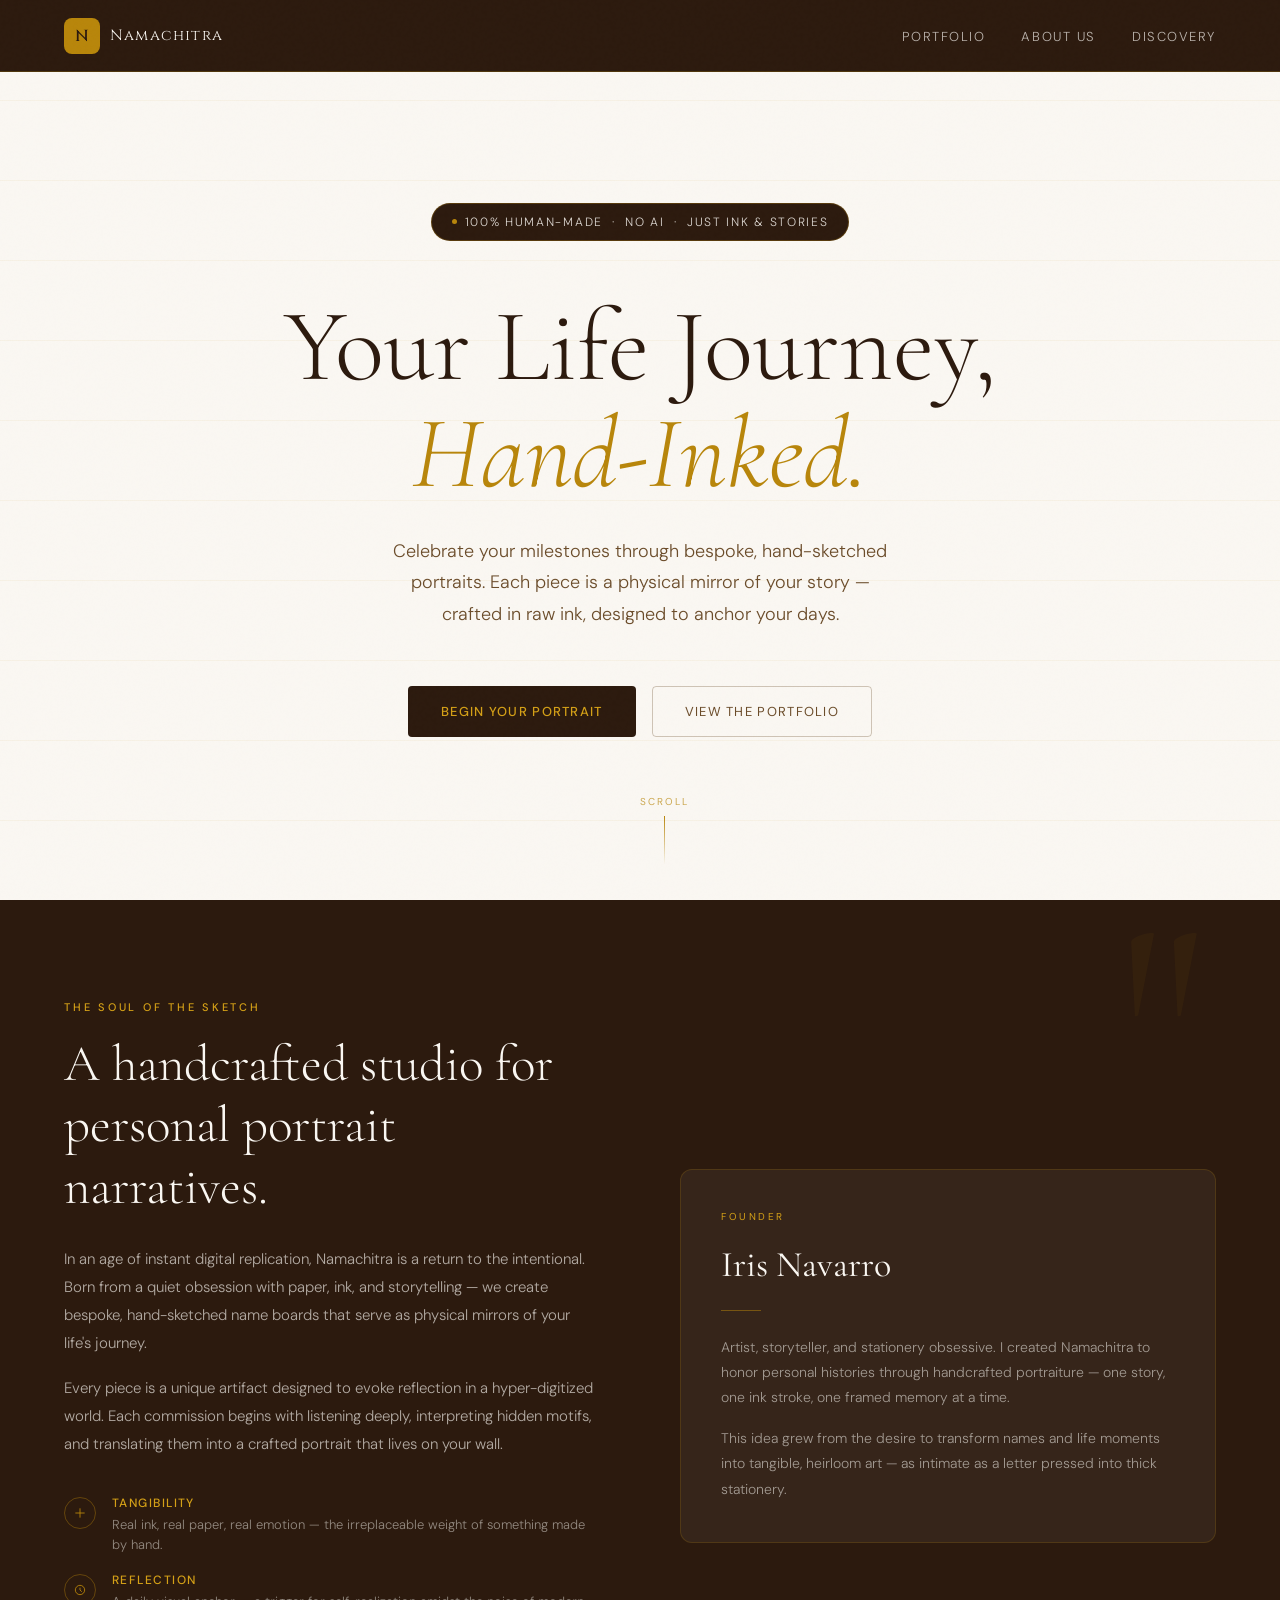
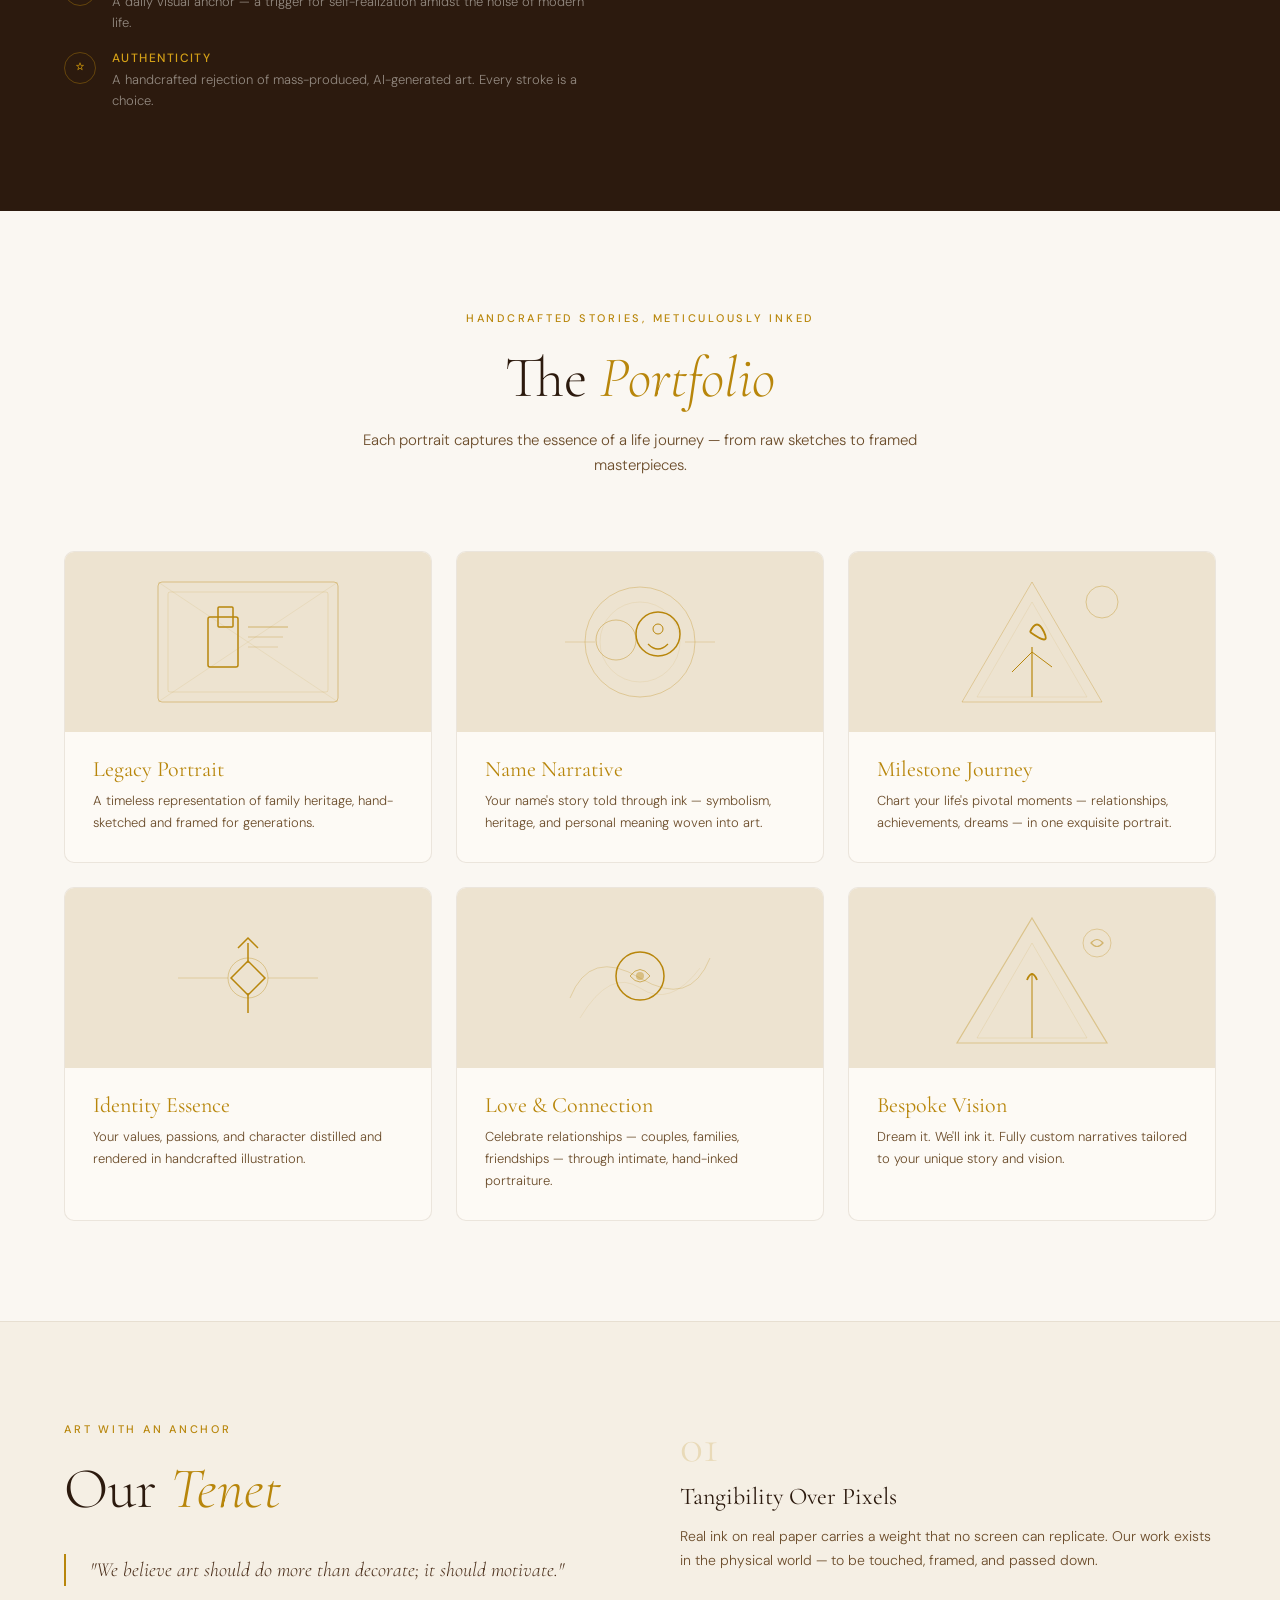
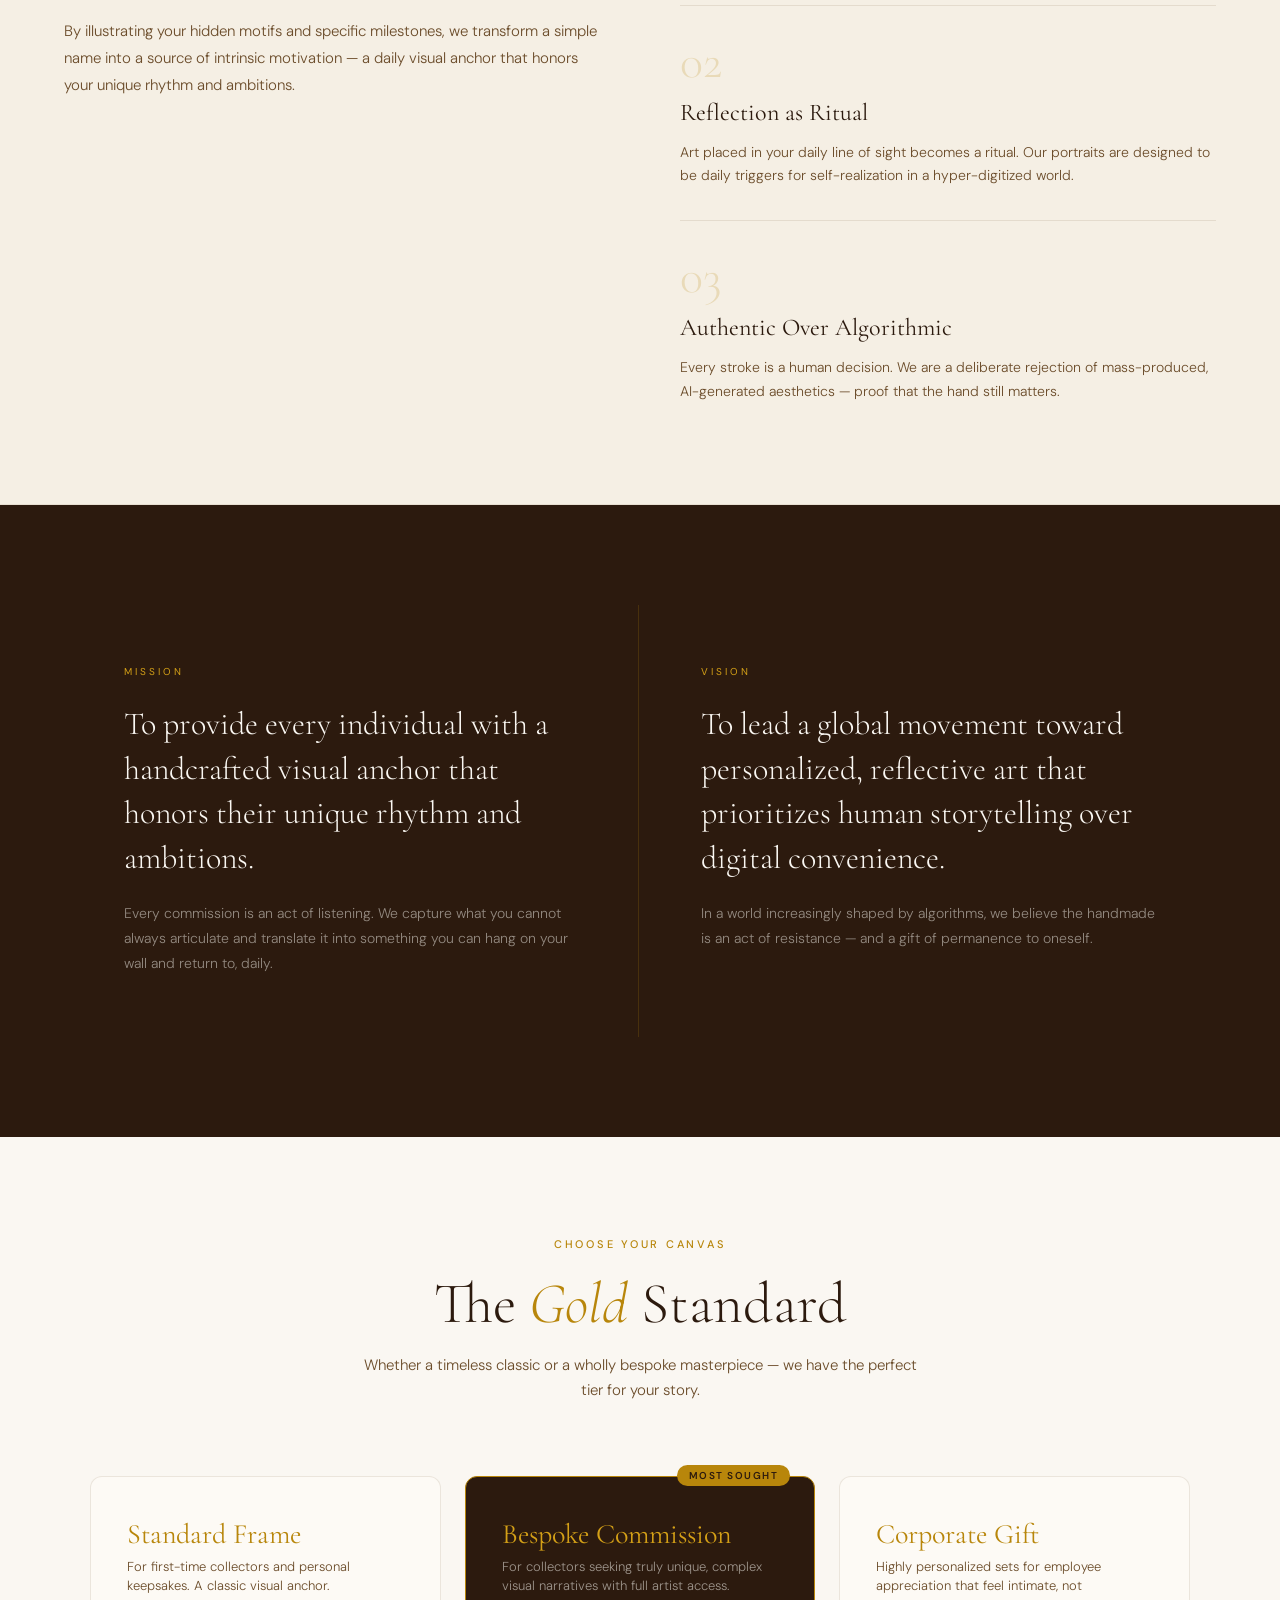
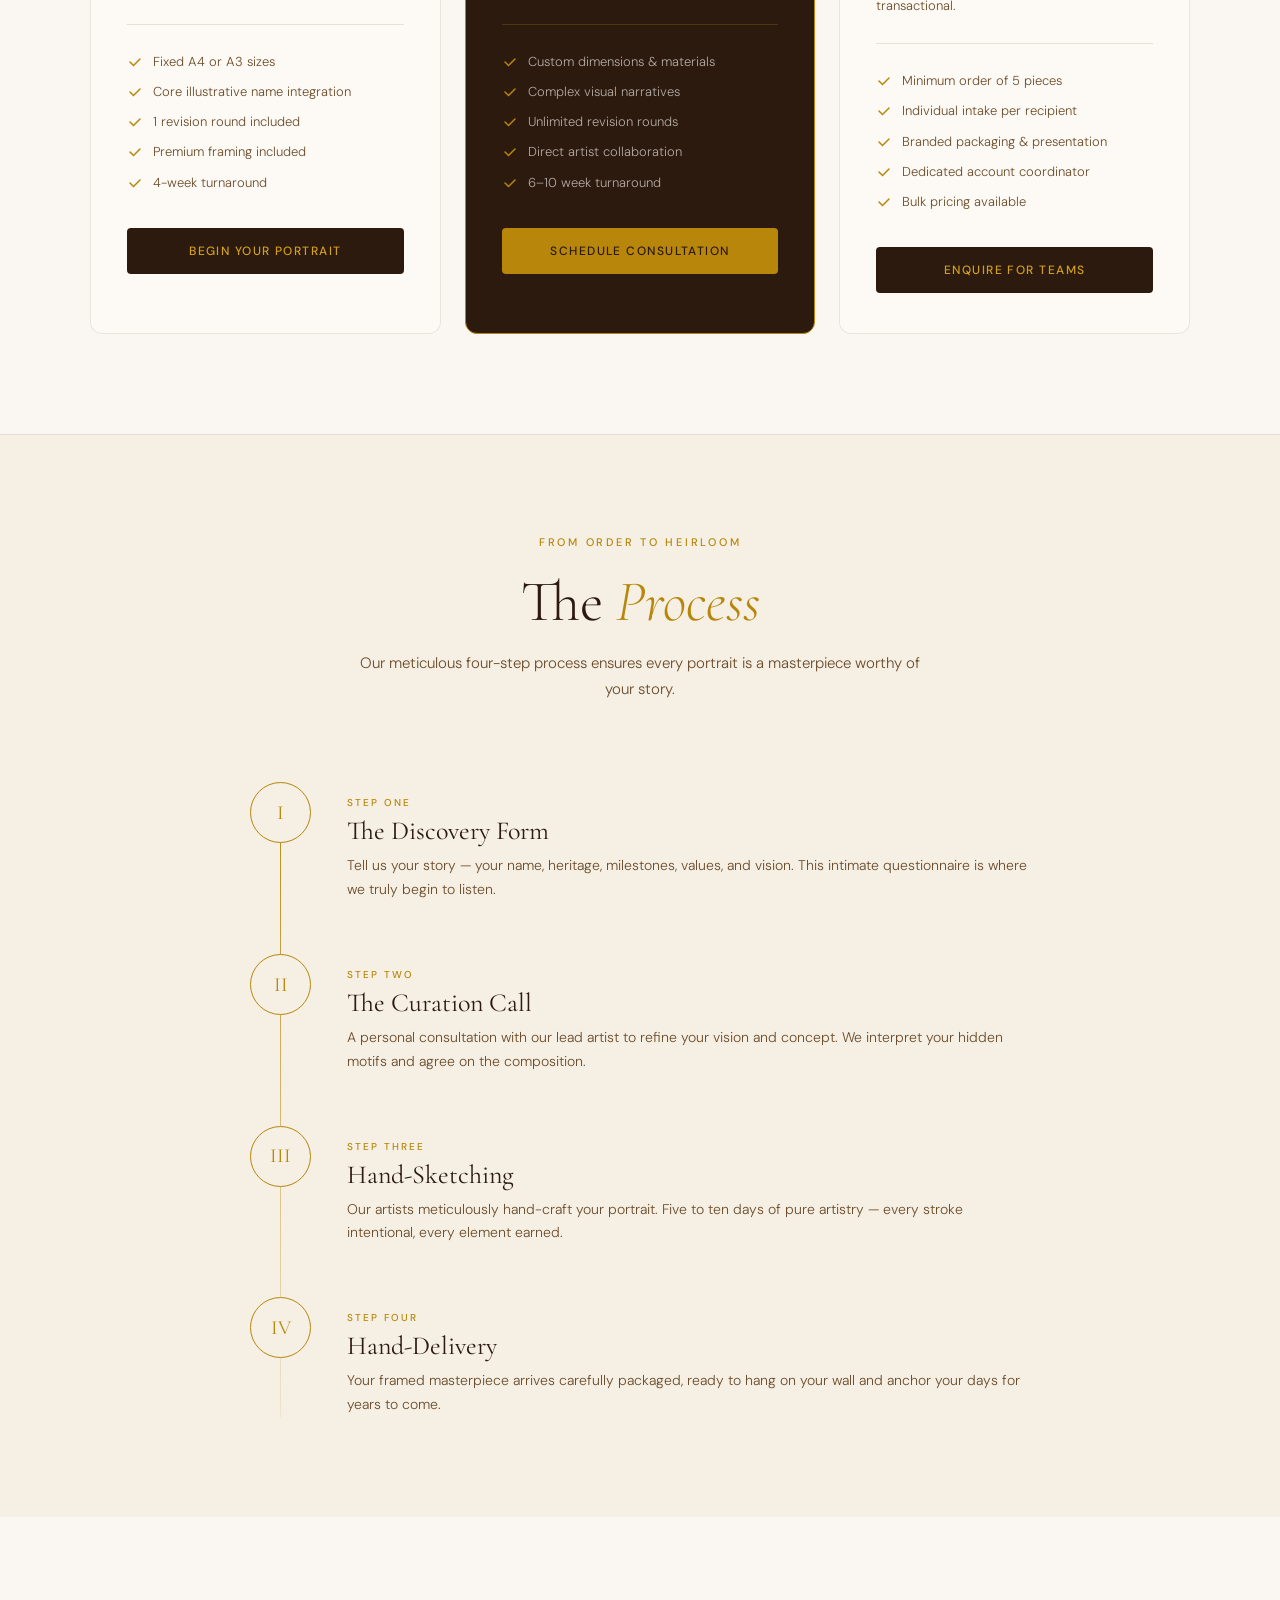
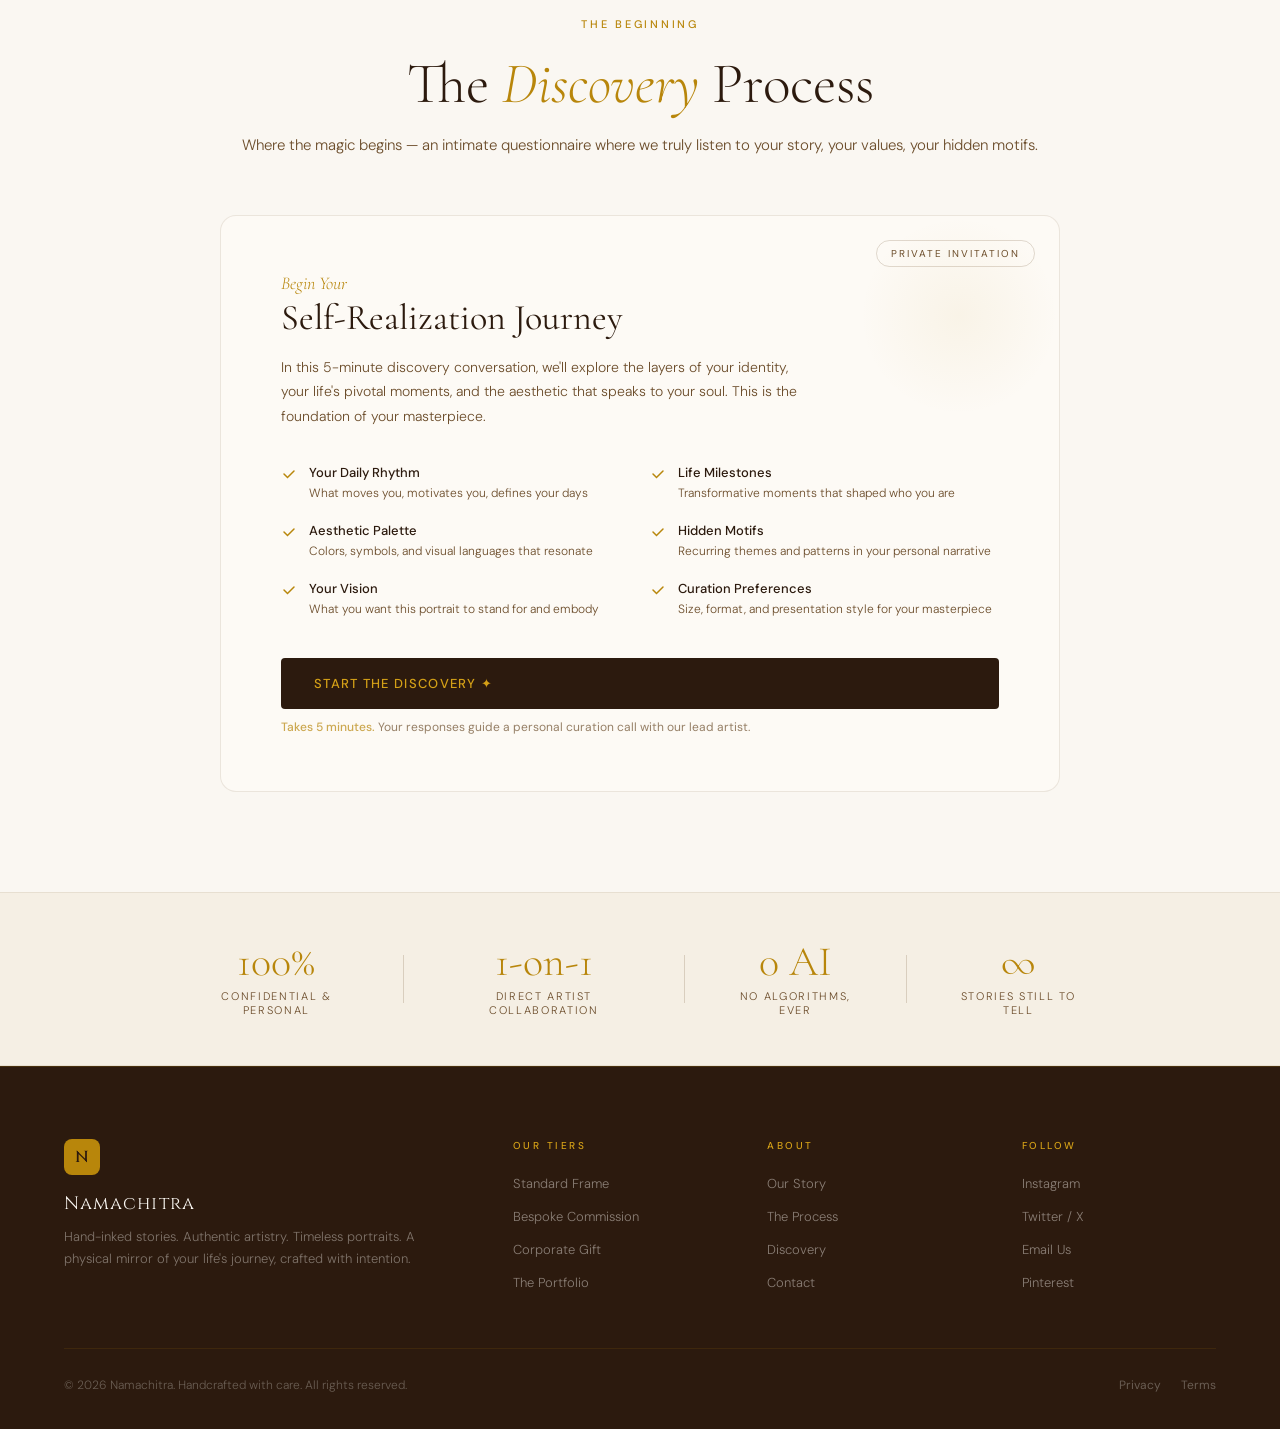
==== index.html @ 2afbbb7a "Fixing a 404 error on a Netlify-hosted site (6ad9bf47a9d1040c0b124ffd)" ====
<!DOCTYPE html>
<html lang="en">
<head>
<meta charset="UTF-8">
<meta name="viewport" content="width=device-width, initial-scale=1.0">
<title>Namachitra — Hand-Inked Portraits</title>
<link rel="preconnect" href="https://fonts.googleapis.com">
<link href="https://fonts.googleapis.com/css2?family=Cormorant+Garamond:ital,wght@0,300;0,400;0,600;1,300;1,400&family=DM+Sans:wght@300;400;500&family=Cinzel:wght@400;600&display=swap" rel="stylesheet">
<style>
  :root {
    --ink: #2C1A0E;
    --ink-mid: #4A2E1A;
    --parchment: #FAF7F2;
    --parchment-warm: #F5EFE4;
    --parchment-deep: #EDE3D0;
    --gold: #B8860B;
    --gold-light: #D4A017;
    --gold-bright: #C9940E;
    --sepia: #6B4C2A;
    --cream-card: #FDFAF5;
  }

  * { margin: 0; padding: 0; box-sizing: border-box; }

  html { scroll-behavior: smooth; }

  body {
    font-family: 'DM Sans', sans-serif;
    background: var(--parchment);
    color: var(--ink);
    overflow-x: hidden;
  }

  /* NOISE TEXTURE OVERLAY */
  body::before {
    content: '';
    position: fixed;
    inset: 0;
    background-image: url("data:image/svg+xml,%3Csvg viewBox='0 0 256 256' xmlns='http://www.w3.org/2000/svg'%3E%3Cfilter id='noise'%3E%3CfeTurbulence type='fractalNoise' baseFrequency='0.9' numOctaves='4' stitchTiles='stitch'/%3E%3C/filter%3E%3Crect width='100%25' height='100%25' filter='url(%23noise)' opacity='0.035'/%3E%3C/svg%3E");
    pointer-events: none;
    z-index: 1000;
    opacity: 0.4;
  }

  /* NAV */
  nav {
    position: fixed;
    top: 0; left: 0; right: 0;
    z-index: 100;
    display: flex;
    align-items: center;
    justify-content: space-between;
    padding: 0 5%;
    height: 72px;
    background: var(--ink);
    border-bottom: 1px solid rgba(184,134,11,0.25);
  }

  .nav-logo {
    display: flex;
    align-items: center;
    gap: 10px;
    text-decoration: none;
  }

  .nav-logo-mark {
    width: 36px; height: 36px;
    background: var(--gold);
    border-radius: 8px;
    display: flex;
    align-items: center;
    justify-content: center;
    font-family: 'Cinzel', serif;
    font-size: 16px;
    color: var(--ink);
    font-weight: 600;
  }

  .nav-logo-text {
    font-family: 'Cinzel', serif;
    font-size: 15px;
    color: #FAF7F2;
    letter-spacing: 0.08em;
  }

  .nav-links {
    display: flex;
    gap: 36px;
    list-style: none;
  }

  .nav-links a {
    font-size: 13px;
    letter-spacing: 0.12em;
    text-transform: uppercase;
    color: rgba(250,247,242,0.7);
    text-decoration: none;
    transition: color 0.3s;
    font-weight: 300;
  }

  .nav-links a:hover { color: var(--gold-light); }

  /* HERO */
  .hero {
    min-height: 100vh;
    display: flex;
    flex-direction: column;
    align-items: center;
    justify-content: center;
    padding: 120px 5% 80px;
    position: relative;
    text-align: center;
    overflow: hidden;
  }

  .hero-bg-lines {
    position: absolute;
    inset: 0;
    background-image:
      repeating-linear-gradient(0deg, transparent, transparent 79px, rgba(184,134,11,0.06) 79px, rgba(184,134,11,0.06) 80px);
    pointer-events: none;
  }

  .hero-badge {
    display: inline-flex;
    align-items: center;
    gap: 8px;
    background: var(--ink);
    color: rgba(250,247,242,0.85);
    font-size: 12px;
    letter-spacing: 0.14em;
    text-transform: uppercase;
    padding: 10px 20px;
    border-radius: 100px;
    margin-bottom: 52px;
    font-weight: 300;
    border: 1px solid rgba(184,134,11,0.3);
    animation: fadeUp 0.8s ease both;
  }

  .hero-badge-dot {
    width: 5px; height: 5px;
    background: var(--gold);
    border-radius: 50%;
  }

  .hero-headline {
    font-family: 'Cormorant Garamond', serif;
    font-size: clamp(52px, 8vw, 112px);
    font-weight: 300;
    line-height: 1.05;
    color: var(--ink);
    margin-bottom: 28px;
    animation: fadeUp 0.8s 0.15s ease both;
  }

  .hero-headline em {
    font-style: italic;
    color: var(--gold);
  }

  .hero-sub {
    font-size: clamp(15px, 1.8vw, 18px);
    color: var(--sepia);
    max-width: 520px;
    line-height: 1.75;
    font-weight: 300;
    margin-bottom: 56px;
    animation: fadeUp 0.8s 0.3s ease both;
  }

  .hero-actions {
    display: flex;
    gap: 16px;
    flex-wrap: wrap;
    justify-content: center;
    animation: fadeUp 0.8s 0.45s ease both;
  }

  .btn-primary {
    display: inline-flex;
    align-items: center;
    gap: 8px;
    background: var(--ink);
    color: var(--gold-light);
    font-size: 13px;
    letter-spacing: 0.1em;
    text-transform: uppercase;
    padding: 16px 32px;
    border-radius: 4px;
    text-decoration: none;
    font-weight: 500;
    transition: all 0.3s;
    border: 1px solid transparent;
  }

  .btn-primary:hover {
    background: var(--gold);
    color: var(--ink);
  }

  .btn-ghost {
    display: inline-flex;
    align-items: center;
    gap: 8px;
    background: transparent;
    color: var(--sepia);
    font-size: 13px;
    letter-spacing: 0.1em;
    text-transform: uppercase;
    padding: 16px 32px;
    border-radius: 4px;
    text-decoration: none;
    font-weight: 400;
    border: 1px solid rgba(107,76,42,0.3);
    transition: all 0.3s;
  }

  .btn-ghost:hover {
    border-color: var(--gold);
    color: var(--gold);
  }

  .hero-scroll-hint {
    position: absolute;
    bottom: 36px;
    left: 50%;
    transform: translateX(-50%);
    display: flex;
    flex-direction: column;
    align-items: center;
    gap: 8px;
    animation: fadeUp 0.8s 0.6s ease both;
  }

  .scroll-line {
    width: 1px;
    height: 48px;
    background: linear-gradient(to bottom, var(--gold), transparent);
    animation: scrollPulse 2s ease-in-out infinite;
  }

  .scroll-label {
    font-size: 10px;
    letter-spacing: 0.2em;
    text-transform: uppercase;
    color: var(--gold);
    opacity: 0.7;
  }

  /* ABOUT */
  .about {
    background: var(--ink);
    padding: 100px 5%;
    position: relative;
    overflow: hidden;
  }

  .about::before {
    content: '"';
    position: absolute;
    top: -20px;
    right: 6%;
    font-family: 'Cormorant Garamond', serif;
    font-size: 300px;
    color: rgba(184,134,11,0.06);
    line-height: 1;
    pointer-events: none;
  }

  .about-inner {
    max-width: 1200px;
    margin: 0 auto;
    display: grid;
    grid-template-columns: 1fr 1fr;
    gap: 80px;
    align-items: center;
  }

  .section-label {
    font-size: 11px;
    letter-spacing: 0.25em;
    text-transform: uppercase;
    color: var(--gold);
    margin-bottom: 20px;
    font-weight: 500;
  }

  .about .section-label { color: var(--gold-light); }

  .about-headline {
    font-family: 'Cormorant Garamond', serif;
    font-size: clamp(36px, 4vw, 56px);
    font-weight: 300;
    line-height: 1.2;
    color: #FAF7F2;
    margin-bottom: 28px;
  }

  .about-body {
    font-size: 15px;
    line-height: 1.85;
    color: rgba(250,247,242,0.65);
    font-weight: 300;
    margin-bottom: 18px;
  }

  .about-pillars {
    display: flex;
    flex-direction: column;
    gap: 16px;
    margin-top: 36px;
  }

  .pillar {
    display: flex;
    gap: 16px;
    align-items: flex-start;
  }

  .pillar-icon {
    width: 32px;
    height: 32px;
    border: 1px solid rgba(184,134,11,0.4);
    border-radius: 50%;
    display: flex;
    align-items: center;
    justify-content: center;
    flex-shrink: 0;
    margin-top: 2px;
  }

  .pillar-icon svg { width: 14px; height: 14px; }

  .pillar-title {
    font-size: 12px;
    letter-spacing: 0.12em;
    text-transform: uppercase;
    color: var(--gold-light);
    margin-bottom: 4px;
    font-weight: 500;
  }

  .pillar-desc {
    font-size: 13px;
    color: rgba(250,247,242,0.5);
    line-height: 1.6;
    font-weight: 300;
  }

  .about-founder-card {
    background: rgba(250,247,242,0.05);
    border: 1px solid rgba(184,134,11,0.2);
    border-radius: 12px;
    padding: 40px;
    position: relative;
  }

  .founder-tag {
    font-size: 10px;
    letter-spacing: 0.25em;
    text-transform: uppercase;
    color: var(--gold-light);
    margin-bottom: 20px;
    display: block;
  }

  .founder-name {
    font-family: 'Cormorant Garamond', serif;
    font-size: 36px;
    font-weight: 400;
    color: #FAF7F2;
    margin-bottom: 16px;
  }

  .founder-bio {
    font-size: 14px;
    line-height: 1.8;
    color: rgba(250,247,242,0.55);
    font-weight: 300;
  }

  .founder-rule {
    width: 40px;
    height: 1px;
    background: var(--gold);
    margin: 24px 0;
    opacity: 0.5;
  }

  /* PORTFOLIO */
  .portfolio {
    padding: 100px 5%;
    background: var(--parchment);
  }

  .portfolio-header {
    text-align: center;
    max-width: 600px;
    margin: 0 auto 72px;
  }

  .section-headline {
    font-family: 'Cormorant Garamond', serif;
    font-size: clamp(36px, 4.5vw, 60px);
    font-weight: 300;
    line-height: 1.15;
    color: var(--ink);
    margin-bottom: 16px;
  }

  .section-headline em { color: var(--gold); font-style: italic; }

  .section-sub {
    font-size: 15px;
    color: var(--sepia);
    line-height: 1.7;
    font-weight: 300;
  }

  .portfolio-grid {
    max-width: 1200px;
    margin: 0 auto;
    display: grid;
    grid-template-columns: repeat(3, 1fr);
    gap: 24px;
  }

  .portfolio-card {
    background: var(--cream-card);
    border: 1px solid rgba(107,76,42,0.12);
    border-radius: 10px;
    overflow: hidden;
    transition: transform 0.3s, box-shadow 0.3s;
    cursor: default;
  }

  .portfolio-card:hover {
    transform: translateY(-4px);
    box-shadow: 0 20px 48px rgba(44,26,14,0.1);
  }

  .portfolio-card-art {
    height: 180px;
    background: var(--parchment-deep);
    display: flex;
    align-items: center;
    justify-content: center;
    position: relative;
    overflow: hidden;
  }

  .card-svg {
    width: 100%;
    height: 100%;
  }

  .portfolio-card-body {
    padding: 24px 28px 28px;
  }

  .card-title {
    font-family: 'Cormorant Garamond', serif;
    font-size: 22px;
    font-weight: 400;
    color: var(--gold);
    margin-bottom: 8px;
  }

  .card-desc {
    font-size: 13px;
    line-height: 1.7;
    color: var(--sepia);
    font-weight: 300;
  }

  /* TENETS */
  .tenets {
    background: var(--parchment-warm);
    padding: 100px 5%;
    border-top: 1px solid rgba(107,76,42,0.1);
    border-bottom: 1px solid rgba(107,76,42,0.1);
  }

  .tenets-inner {
    max-width: 1200px;
    margin: 0 auto;
    display: grid;
    grid-template-columns: 1fr 1fr;
    gap: 80px;
    align-items: start;
  }

  .tenets-left .section-headline {
    margin-bottom: 24px;
  }

  .tenets-quote {
    font-family: 'Cormorant Garamond', serif;
    font-size: 20px;
    font-style: italic;
    color: var(--ink-mid);
    line-height: 1.6;
    border-left: 2px solid var(--gold);
    padding-left: 24px;
    margin: 32px 0;
    font-weight: 300;
  }

  .tenets-body {
    font-size: 15px;
    color: var(--sepia);
    line-height: 1.8;
    font-weight: 300;
  }

  .tenets-pillars {
    display: flex;
    flex-direction: column;
    gap: 32px;
  }

  .tenet-item {
    display: flex;
    flex-direction: column;
    gap: 8px;
    padding-bottom: 32px;
    border-bottom: 1px solid rgba(107,76,42,0.12);
  }

  .tenet-item:last-child {
    border-bottom: none;
    padding-bottom: 0;
  }

  .tenet-number {
    font-family: 'Cormorant Garamond', serif;
    font-size: 48px;
    font-weight: 300;
    color: rgba(184,134,11,0.2);
    line-height: 1;
    margin-bottom: 4px;
  }

  .tenet-title {
    font-family: 'Cormorant Garamond', serif;
    font-size: 24px;
    font-weight: 400;
    color: var(--ink);
    margin-bottom: 6px;
  }

  .tenet-desc {
    font-size: 14px;
    color: var(--sepia);
    line-height: 1.7;
    font-weight: 300;
  }

  /* VISION MISSION */
  .vision-mission {
    background: var(--ink);
    padding: 100px 5%;
  }

  .vm-inner {
    max-width: 1200px;
    margin: 0 auto;
    display: grid;
    grid-template-columns: 1fr 1fr;
    gap: 2px;
  }

  .vm-card {
    padding: 60px;
    position: relative;
  }

  .vm-card:first-child {
    border-right: 1px solid rgba(184,134,11,0.2);
  }

  .vm-type {
    font-size: 10px;
    letter-spacing: 0.3em;
    text-transform: uppercase;
    color: var(--gold-light);
    margin-bottom: 24px;
    display: block;
  }

  .vm-headline {
    font-family: 'Cormorant Garamond', serif;
    font-size: 32px;
    font-weight: 300;
    color: #FAF7F2;
    line-height: 1.4;
    margin-bottom: 20px;
  }

  .vm-body {
    font-size: 14px;
    color: rgba(250,247,242,0.5);
    line-height: 1.8;
    font-weight: 300;
  }

  /* TIERS / PRICING */
  .tiers {
    padding: 100px 5%;
    background: var(--parchment);
  }

  .tiers-header {
    text-align: center;
    max-width: 560px;
    margin: 0 auto 72px;
  }

  .tiers-grid {
    max-width: 1100px;
    margin: 0 auto;
    display: grid;
    grid-template-columns: repeat(3, 1fr);
    gap: 24px;
  }

  .tier-card {
    background: var(--cream-card);
    border: 1px solid rgba(107,76,42,0.12);
    border-radius: 12px;
    padding: 40px 36px;
    position: relative;
    transition: transform 0.3s, box-shadow 0.3s;
  }

  .tier-card:hover {
    transform: translateY(-4px);
    box-shadow: 0 20px 48px rgba(44,26,14,0.1);
  }

  .tier-card.featured {
    background: var(--ink);
    border-color: var(--gold);
  }

  .tier-badge {
    position: absolute;
    top: -12px;
    right: 24px;
    background: var(--gold);
    color: var(--ink);
    font-size: 10px;
    letter-spacing: 0.15em;
    text-transform: uppercase;
    padding: 4px 12px;
    border-radius: 100px;
    font-weight: 600;
  }

  .tier-name {
    font-family: 'Cormorant Garamond', serif;
    font-size: 28px;
    font-weight: 400;
    color: var(--gold);
    margin-bottom: 6px;
  }

  .tier-card.featured .tier-name { color: var(--gold-light); }

  .tier-tagline {
    font-size: 13px;
    color: var(--sepia);
    font-weight: 300;
    margin-bottom: 28px;
    line-height: 1.5;
  }

  .tier-card.featured .tier-tagline { color: rgba(250,247,242,0.55); }

  .tier-rule {
    height: 1px;
    background: rgba(107,76,42,0.15);
    margin-bottom: 28px;
  }

  .tier-card.featured .tier-rule { background: rgba(184,134,11,0.25); }

  .tier-features {
    list-style: none;
    display: flex;
    flex-direction: column;
    gap: 12px;
    margin-bottom: 36px;
  }

  .tier-features li {
    display: flex;
    gap: 10px;
    font-size: 13px;
    color: var(--sepia);
    font-weight: 300;
    line-height: 1.4;
  }

  .tier-card.featured .tier-features li { color: rgba(250,247,242,0.65); }

  .tier-check {
    width: 16px;
    height: 16px;
    flex-shrink: 0;
    color: var(--gold);
    margin-top: 1px;
  }

  .tier-cta {
    display: block;
    text-align: center;
    background: var(--ink);
    color: var(--gold-light);
    font-size: 12px;
    letter-spacing: 0.12em;
    text-transform: uppercase;
    padding: 14px 24px;
    border-radius: 4px;
    text-decoration: none;
    font-weight: 500;
    transition: all 0.3s;
    border: 1px solid transparent;
  }

  .tier-card:not(.featured) .tier-cta:hover {
    background: var(--gold);
    color: var(--ink);
  }

  .tier-card.featured .tier-cta {
    background: var(--gold);
    color: var(--ink);
  }

  .tier-card.featured .tier-cta:hover {
    background: var(--gold-light);
  }

  /* PROCESS */
  .process {
    background: var(--parchment-warm);
    padding: 100px 5%;
    border-top: 1px solid rgba(107,76,42,0.1);
  }

  .process-header {
    text-align: center;
    max-width: 560px;
    margin: 0 auto 80px;
  }

  .process-timeline {
    max-width: 780px;
    margin: 0 auto;
    position: relative;
  }

  .process-line {
    position: absolute;
    left: 30px;
    top: 0;
    bottom: 0;
    width: 1px;
    background: linear-gradient(to bottom, var(--gold), rgba(184,134,11,0.1));
  }

  .process-step {
    display: flex;
    gap: 36px;
    margin-bottom: 52px;
    position: relative;
  }

  .process-step:last-child { margin-bottom: 0; }

  .step-dot {
    width: 61px;
    height: 61px;
    flex-shrink: 0;
    background: var(--parchment-warm);
    border: 1px solid var(--gold);
    border-radius: 50%;
    display: flex;
    align-items: center;
    justify-content: center;
    position: relative;
    z-index: 1;
  }

  .step-number {
    font-family: 'Cormorant Garamond', serif;
    font-size: 20px;
    font-weight: 400;
    color: var(--gold);
  }

  .step-content {
    padding-top: 14px;
  }

  .step-label {
    font-size: 10px;
    letter-spacing: 0.2em;
    text-transform: uppercase;
    color: var(--gold);
    margin-bottom: 6px;
    font-weight: 500;
  }

  .step-title {
    font-family: 'Cormorant Garamond', serif;
    font-size: 26px;
    font-weight: 400;
    color: var(--ink);
    margin-bottom: 8px;
  }

  .step-desc {
    font-size: 14px;
    color: var(--sepia);
    line-height: 1.7;
    font-weight: 300;
  }

  /* DISCOVERY */
  .discovery {
    background: var(--parchment);
    padding: 100px 5%;
  }

  .discovery-inner {
    max-width: 840px;
    margin: 0 auto;
  }

  .discovery-header {
    text-align: center;
    margin-bottom: 56px;
  }

  .discovery-card {
    background: var(--cream-card);
    border: 1px solid rgba(107,76,42,0.12);
    border-radius: 16px;
    padding: 56px 60px;
    position: relative;
    overflow: hidden;
  }

  .discovery-card::after {
    content: '';
    position: absolute;
    top: 0; right: 0;
    width: 200px; height: 200px;
    background: radial-gradient(circle, rgba(184,134,11,0.06), transparent 70%);
    pointer-events: none;
  }

  .discovery-private {
    position: absolute;
    top: 24px; right: 24px;
    font-size: 10px;
    letter-spacing: 0.2em;
    text-transform: uppercase;
    color: var(--sepia);
    border: 1px solid rgba(107,76,42,0.2);
    padding: 6px 14px;
    border-radius: 100px;
  }

  .discovery-title {
    font-family: 'Cormorant Garamond', serif;
    margin-bottom: 8px;
  }

  .discovery-title span:first-child {
    font-size: 18px;
    font-weight: 300;
    font-style: italic;
    color: var(--gold);
    display: block;
    margin-bottom: 2px;
  }

  .discovery-title span:last-child {
    font-size: 36px;
    font-weight: 400;
    color: var(--ink);
    display: block;
  }

  .discovery-desc {
    font-size: 14px;
    color: var(--sepia);
    line-height: 1.75;
    font-weight: 300;
    margin-top: 16px;
    margin-bottom: 36px;
    max-width: 520px;
  }

  .discovery-grid {
    display: grid;
    grid-template-columns: 1fr 1fr;
    gap: 20px;
    margin-bottom: 40px;
  }

  .discovery-item {
    display: flex;
    gap: 12px;
    align-items: flex-start;
  }

  .discovery-check {
    color: var(--gold);
    flex-shrink: 0;
    margin-top: 2px;
  }

  .discovery-item-title {
    font-size: 13px;
    font-weight: 500;
    color: var(--ink);
    margin-bottom: 3px;
  }

  .discovery-item-desc {
    font-size: 12px;
    color: var(--sepia);
    line-height: 1.5;
    font-weight: 300;
  }

  .discovery-cta-wrap {
    display: flex;
    flex-direction: column;
    gap: 10px;
  }

  .discovery-note {
    font-size: 12px;
    color: var(--sepia);
    opacity: 0.7;
  }

  .discovery-note strong { color: var(--gold); font-weight: 500; }

  /* STATS STRIP */
  .stats-strip {
    background: var(--parchment-warm);
    padding: 48px 5%;
    border-top: 1px solid rgba(107,76,42,0.1);
    border-bottom: 1px solid rgba(107,76,42,0.1);
  }

  .stats-inner {
    max-width: 900px;
    margin: 0 auto;
    display: flex;
    justify-content: space-around;
    align-items: center;
    gap: 40px;
  }

  .stat-item {
    text-align: center;
  }

  .stat-value {
    font-family: 'Cormorant Garamond', serif;
    font-size: 42px;
    font-weight: 300;
    color: var(--gold);
    line-height: 1;
    margin-bottom: 6px;
  }

  .stat-label {
    font-size: 11px;
    letter-spacing: 0.15em;
    text-transform: uppercase;
    color: var(--sepia);
    font-weight: 300;
  }

  .stat-divider {
    width: 1px;
    height: 48px;
    background: rgba(107,76,42,0.2);
  }

  /* FOOTER */
  footer {
    background: var(--ink);
    padding: 72px 5% 36px;
    border-top: 1px solid rgba(184,134,11,0.2);
  }

  .footer-inner {
    max-width: 1200px;
    margin: 0 auto;
    display: grid;
    grid-template-columns: 2fr 1fr 1fr 1fr;
    gap: 60px;
    margin-bottom: 56px;
  }

  .footer-brand-name {
    font-family: 'Cinzel', serif;
    font-size: 18px;
    color: #FAF7F2;
    margin: 16px 0 10px;
    letter-spacing: 0.06em;
  }

  .footer-brand-desc {
    font-size: 13px;
    color: rgba(250,247,242,0.4);
    line-height: 1.7;
    font-weight: 300;
  }

  .footer-col-title {
    font-size: 10px;
    letter-spacing: 0.25em;
    text-transform: uppercase;
    color: var(--gold-light);
    margin-bottom: 20px;
    font-weight: 500;
  }

  .footer-links {
    list-style: none;
    display: flex;
    flex-direction: column;
    gap: 12px;
  }

  .footer-links a {
    font-size: 13px;
    color: rgba(250,247,242,0.45);
    text-decoration: none;
    font-weight: 300;
    transition: color 0.3s;
  }

  .footer-links a:hover { color: var(--gold-light); }

  .footer-bottom {
    max-width: 1200px;
    margin: 0 auto;
    display: flex;
    justify-content: space-between;
    align-items: center;
    padding-top: 28px;
    border-top: 1px solid rgba(184,134,11,0.12);
  }

  .footer-copy {
    font-size: 12px;
    color: rgba(250,247,242,0.3);
    font-weight: 300;
  }

  .footer-legal {
    display: flex;
    gap: 20px;
  }

  .footer-legal a {
    font-size: 12px;
    color: rgba(250,247,242,0.3);
    text-decoration: none;
    transition: color 0.3s;
  }

  .footer-legal a:hover { color: var(--gold-light); }

  /* ANIMATIONS */
  @keyframes fadeUp {
    from { opacity: 0; transform: translateY(24px); }
    to { opacity: 1; transform: translateY(0); }
  }

  @keyframes scrollPulse {
    0%, 100% { opacity: 0.5; transform: scaleY(1); }
    50% { opacity: 1; transform: scaleY(1.15); }
  }

  /* RESPONSIVE */
  @media (max-width: 900px) {
    .about-inner, .tenets-inner, .vm-inner, .tiers-grid { grid-template-columns: 1fr; }
    .portfolio-grid { grid-template-columns: 1fr 1fr; }
    .footer-inner { grid-template-columns: 1fr 1fr; }
    .discovery-grid { grid-template-columns: 1fr; }
    .vm-card:first-child { border-right: none; border-bottom: 1px solid rgba(184,134,11,0.2); }
    .discovery-card { padding: 36px 28px; }
    .stats-inner { flex-wrap: wrap; }
    .stat-divider { display: none; }
  }

  @media (max-width: 600px) {
    .portfolio-grid { grid-template-columns: 1fr; }
    .footer-inner { grid-template-columns: 1fr; }
    .nav-links { display: none; }
    .vm-card { padding: 40px 24px; }
    .hero-actions { flex-direction: column; align-items: center; }
  }
</style>
</head>
<body>

<!-- NAV -->
<nav>
  <a href="#" class="nav-logo">
    <div class="nav-logo-mark">N</div>
    <span class="nav-logo-text">Namachitra</span>
  </a>
  <ul class="nav-links">
    <li><a href="#portfolio">Portfolio</a></li>
    <li><a href="#about">About Us</a></li>
    <li><a href="#discovery">Discovery</a></li>
  </ul>
</nav>

<!-- HERO -->
<section class="hero">
  <div class="hero-bg-lines"></div>

  <div class="hero-badge">
    <div class="hero-badge-dot"></div>
    100% Human-Made &nbsp;·&nbsp; No AI &nbsp;·&nbsp; Just Ink & Stories
  </div>

  <h1 class="hero-headline">
    Your Life Journey,<br>
    <em>Hand-Inked.</em>
  </h1>

  <p class="hero-sub">
    Celebrate your milestones through bespoke, hand-sketched portraits. Each piece is a physical mirror of your story — crafted in raw ink, designed to anchor your days.
  </p>

  <div class="hero-actions">
    <a href="https://forms.gle/bvq7mU6RpFkJmYbW9" class="btn-primary" target="_blank">
      Begin Your Portrait
    </a>
    <a href="#portfolio" class="btn-ghost">View The Portfolio</a>
  </div>

  <div class="hero-scroll-hint">
    <span class="scroll-label">Scroll</span>
    <div class="scroll-line"></div>
  </div>
</section>

<!-- ABOUT -->
<section class="about" id="about">
  <div class="about-inner">
    <div class="about-left">
      <p class="section-label">The Soul of the Sketch</p>
      <h2 class="about-headline">A handcrafted studio for personal portrait narratives.</h2>
      <p class="about-body">In an age of instant digital replication, Namachitra is a return to the intentional. Born from a quiet obsession with paper, ink, and storytelling — we create bespoke, hand-sketched name boards that serve as physical mirrors of your life's journey.</p>
      <p class="about-body">Every piece is a unique artifact designed to evoke reflection in a hyper-digitized world. Each commission begins with listening deeply, interpreting hidden motifs, and translating them into a crafted portrait that lives on your wall.</p>

      <div class="about-pillars">
        <div class="pillar">
          <div class="pillar-icon">
            <svg viewBox="0 0 24 24" fill="none" stroke="#B8860B" stroke-width="1.5"><path d="M12 20V4M4 12h16"/></svg>
          </div>
          <div>
            <div class="pillar-title">Tangibility</div>
            <div class="pillar-desc">Real ink, real paper, real emotion — the irreplaceable weight of something made by hand.</div>
          </div>
        </div>
        <div class="pillar">
          <div class="pillar-icon">
            <svg viewBox="0 0 24 24" fill="none" stroke="#B8860B" stroke-width="1.5"><circle cx="12" cy="12" r="8"/><path d="M12 8v4l3 3"/></svg>
          </div>
          <div>
            <div class="pillar-title">Reflection</div>
            <div class="pillar-desc">A daily visual anchor — a trigger for self-realization amidst the noise of modern life.</div>
          </div>
        </div>
        <div class="pillar">
          <div class="pillar-icon">
            <svg viewBox="0 0 24 24" fill="none" stroke="#B8860B" stroke-width="1.5"><path d="M12 3l1.5 4.5H18l-3.75 2.7 1.5 4.8L12 12.3l-3.75 2.7 1.5-4.8L6 7.5h4.5z"/></svg>
          </div>
          <div>
            <div class="pillar-title">Authenticity</div>
            <div class="pillar-desc">A handcrafted rejection of mass-produced, AI-generated art. Every stroke is a choice.</div>
          </div>
        </div>
      </div>
    </div>

    <div class="about-founder-card">
      <span class="founder-tag">Founder</span>
      <div class="founder-name">Iris Navarro</div>
      <div class="founder-rule"></div>
      <p class="founder-bio">Artist, storyteller, and stationery obsessive. I created Namachitra to honor personal histories through handcrafted portraiture — one story, one ink stroke, one framed memory at a time.</p>
      <p class="founder-bio" style="margin-top:16px;">This idea grew from the desire to transform names and life moments into tangible, heirloom art — as intimate as a letter pressed into thick stationery.</p>
    </div>
  </div>
</section>

<!-- PORTFOLIO -->
<section class="portfolio" id="portfolio">
  <div class="portfolio-header">
    <p class="section-label">Handcrafted Stories, Meticulously Inked</p>
    <h2 class="section-headline">The <em>Portfolio</em></h2>
    <p class="section-sub">Each portrait captures the essence of a life journey — from raw sketches to framed masterpieces.</p>
  </div>

  <div class="portfolio-grid">

    <div class="portfolio-card">
      <div class="portfolio-card-art">
        <svg class="card-svg" viewBox="0 0 300 180" xmlns="http://www.w3.org/2000/svg">
          <rect width="300" height="180" fill="#EDE3D0"/>
          <rect x="60" y="30" width="180" height="120" rx="4" fill="none" stroke="#B8860B" stroke-width="1" opacity="0.4"/>
          <rect x="70" y="40" width="160" height="100" rx="2" fill="none" stroke="#B8860B" stroke-width="0.5" opacity="0.3"/>
          <line x1="60" y1="30" x2="240" y2="150" stroke="#B8860B" stroke-width="0.5" opacity="0.2"/>
          <line x1="240" y1="30" x2="60" y2="150" stroke="#B8860B" stroke-width="0.5" opacity="0.2"/>
          <rect x="110" y="65" width="30" height="50" rx="2" fill="none" stroke="#B8860B" stroke-width="1.5"/>
          <rect x="120" y="55" width="15" height="20" rx="1" fill="none" stroke="#B8860B" stroke-width="1.5"/>
          <line x1="150" y1="75" x2="190" y2="75" stroke="#B8860B" stroke-width="1" opacity="0.5"/>
          <line x1="150" y1="85" x2="185" y2="85" stroke="#B8860B" stroke-width="0.7" opacity="0.4"/>
          <line x1="150" y1="95" x2="180" y2="95" stroke="#B8860B" stroke-width="0.7" opacity="0.3"/>
        </svg>
      </div>
      <div class="portfolio-card-body">
        <div class="card-title">Legacy Portrait</div>
        <p class="card-desc">A timeless representation of family heritage, hand-sketched and framed for generations.</p>
      </div>
    </div>

    <div class="portfolio-card">
      <div class="portfolio-card-art">
        <svg class="card-svg" viewBox="0 0 300 180" xmlns="http://www.w3.org/2000/svg">
          <rect width="300" height="180" fill="#EDE3D0"/>
          <circle cx="150" cy="90" r="55" fill="none" stroke="#B8860B" stroke-width="1" opacity="0.3"/>
          <circle cx="150" cy="90" r="40" fill="none" stroke="#B8860B" stroke-width="0.5" opacity="0.2"/>
          <circle cx="168" cy="82" r="22" fill="none" stroke="#B8860B" stroke-width="1.5"/>
          <circle cx="168" cy="77" r="5" fill="none" stroke="#B8860B" stroke-width="1"/>
          <path d="M 158 92 Q 168 102 178 92" fill="none" stroke="#B8860B" stroke-width="1.2"/>
          <circle cx="126" cy="88" r="20" fill="none" stroke="#B8860B" stroke-width="1" opacity="0.4"/>
          <line x1="75" y1="90" x2="105" y2="90" stroke="#B8860B" stroke-width="0.7" opacity="0.3"/>
          <line x1="195" y1="90" x2="225" y2="90" stroke="#B8860B" stroke-width="0.7" opacity="0.3"/>
        </svg>
      </div>
      <div class="portfolio-card-body">
        <div class="card-title">Name Narrative</div>
        <p class="card-desc">Your name's story told through ink — symbolism, heritage, and personal meaning woven into art.</p>
      </div>
    </div>

    <div class="portfolio-card">
      <div class="portfolio-card-art">
        <svg class="card-svg" viewBox="0 0 300 180" xmlns="http://www.w3.org/2000/svg">
          <rect width="300" height="180" fill="#EDE3D0"/>
          <polygon points="150,30 220,150 80,150" fill="none" stroke="#B8860B" stroke-width="1" opacity="0.3"/>
          <polygon points="150,50 205,145 95,145" fill="none" stroke="#B8860B" stroke-width="0.5" opacity="0.2"/>
          <path d="M 148 80 Q 155 65 162 80 Q 169 95 148 80" fill="none" stroke="#B8860B" stroke-width="1.8"/>
          <line x1="150" y1="95" x2="150" y2="145" stroke="#B8860B" stroke-width="1.2"/>
          <line x1="130" y1="120" x2="150" y2="100" stroke="#B8860B" stroke-width="1"/>
          <line x1="170" y1="115" x2="150" y2="100" stroke="#B8860B" stroke-width="1"/>
          <circle cx="220" cy="50" r="16" fill="none" stroke="#B8860B" stroke-width="1" opacity="0.35"/>
        </svg>
      </div>
      <div class="portfolio-card-body">
        <div class="card-title">Milestone Journey</div>
        <p class="card-desc">Chart your life's pivotal moments — relationships, achievements, dreams — in one exquisite portrait.</p>
      </div>
    </div>

    <div class="portfolio-card">
      <div class="portfolio-card-art">
        <svg class="card-svg" viewBox="0 0 300 180" xmlns="http://www.w3.org/2000/svg">
          <rect width="300" height="180" fill="#EDE3D0"/>
          <line x1="80" y1="90" x2="130" y2="90" stroke="#B8860B" stroke-width="0.7" opacity="0.35"/>
          <line x1="170" y1="90" x2="220" y2="90" stroke="#B8860B" stroke-width="0.7" opacity="0.35"/>
          <circle cx="150" cy="90" r="20" fill="none" stroke="#B8860B" stroke-width="1" opacity="0.35"/>
          <path d="M 138 78 L 162 78 L 162 102 L 138 102 Z" fill="none" stroke="#B8860B" stroke-width="1.5" transform="rotate(45,150,90)"/>
          <line x1="150" y1="55" x2="150" y2="75" stroke="#B8860B" stroke-width="1.5"/>
          <line x1="150" y1="105" x2="150" y2="125" stroke="#B8860B" stroke-width="1.5"/>
          <polyline points="140,60 150,50 160,60" fill="none" stroke="#B8860B" stroke-width="1.5"/>
        </svg>
      </div>
      <div class="portfolio-card-body">
        <div class="card-title">Identity Essence</div>
        <p class="card-desc">Your values, passions, and character distilled and rendered in handcrafted illustration.</p>
      </div>
    </div>

    <div class="portfolio-card">
      <div class="portfolio-card-art">
        <svg class="card-svg" viewBox="0 0 300 180" xmlns="http://www.w3.org/2000/svg">
          <rect width="300" height="180" fill="#EDE3D0"/>
          <path d="M 80 110 Q 100 60 150 90 Q 200 120 220 70" fill="none" stroke="#B8860B" stroke-width="0.8" opacity="0.3"/>
          <path d="M 90 130 Q 120 80 150 100 Q 180 120 210 80" fill="none" stroke="#B8860B" stroke-width="0.5" opacity="0.2"/>
          <circle cx="150" cy="88" r="24" fill="none" stroke="#B8860B" stroke-width="1.5"/>
          <path d="M 140 88 Q 150 75 160 88 Q 150 100 140 88Z" fill="none" stroke="#B8860B" stroke-width="1" opacity="0.6"/>
          <circle cx="150" cy="88" r="4" fill="#B8860B" opacity="0.4"/>
        </svg>
      </div>
      <div class="portfolio-card-body">
        <div class="card-title">Love & Connection</div>
        <p class="card-desc">Celebrate relationships — couples, families, friendships — through intimate, hand-inked portraiture.</p>
      </div>
    </div>

    <div class="portfolio-card">
      <div class="portfolio-card-art">
        <svg class="card-svg" viewBox="0 0 300 180" xmlns="http://www.w3.org/2000/svg">
          <rect width="300" height="180" fill="#EDE3D0"/>
          <polygon points="150,30 225,155 75,155" fill="none" stroke="#B8860B" stroke-width="1.2" opacity="0.35"/>
          <polygon points="150,55 205,150 95,150" fill="none" stroke="#B8860B" stroke-width="0.6" opacity="0.2"/>
          <line x1="150" y1="85" x2="150" y2="150" stroke="#B8860B" stroke-width="1"/>
          <path d="M 145 92 Q 150 80 155 92" fill="none" stroke="#B8860B" stroke-width="1.8"/>
          <circle cx="215" cy="55" r="14" fill="none" stroke="#B8860B" stroke-width="1" opacity="0.3"/>
          <path d="M 209 55 Q 215 48 221 55 Q 215 62 209 55Z" fill="none" stroke="#B8860B" stroke-width="1.2" opacity="0.5"/>
        </svg>
      </div>
      <div class="portfolio-card-body">
        <div class="card-title">Bespoke Vision</div>
        <p class="card-desc">Dream it. We'll ink it. Fully custom narratives tailored to your unique story and vision.</p>
      </div>
    </div>

  </div>
</section>

<!-- TENETS -->
<section class="tenets">
  <div class="tenets-inner">
    <div class="tenets-left">
      <p class="section-label">Art with an Anchor</p>
      <h2 class="section-headline">Our <em>Tenet</em></h2>
      <div class="tenets-quote">
        "We believe art should do more than decorate; it should motivate."
      </div>
      <p class="tenets-body">By illustrating your hidden motifs and specific milestones, we transform a simple name into a source of intrinsic motivation — a daily visual anchor that honors your unique rhythm and ambitions.</p>
    </div>

    <div class="tenets-pillars">
      <div class="tenet-item">
        <div class="tenet-number">01</div>
        <div class="tenet-title">Tangibility Over Pixels</div>
        <p class="tenet-desc">Real ink on real paper carries a weight that no screen can replicate. Our work exists in the physical world — to be touched, framed, and passed down.</p>
      </div>
      <div class="tenet-item">
        <div class="tenet-number">02</div>
        <div class="tenet-title">Reflection as Ritual</div>
        <p class="tenet-desc">Art placed in your daily line of sight becomes a ritual. Our portraits are designed to be daily triggers for self-realization in a hyper-digitized world.</p>
      </div>
      <div class="tenet-item">
        <div class="tenet-number">03</div>
        <div class="tenet-title">Authentic Over Algorithmic</div>
        <p class="tenet-desc">Every stroke is a human decision. We are a deliberate rejection of mass-produced, AI-generated aesthetics — proof that the hand still matters.</p>
      </div>
    </div>
  </div>
</section>

<!-- VISION & MISSION -->
<section class="vision-mission">
  <div class="vm-inner">
    <div class="vm-card">
      <span class="vm-type">Mission</span>
      <h3 class="vm-headline">To provide every individual with a handcrafted visual anchor that honors their unique rhythm and ambitions.</h3>
      <p class="vm-body">Every commission is an act of listening. We capture what you cannot always articulate and translate it into something you can hang on your wall and return to, daily.</p>
    </div>
    <div class="vm-card">
      <span class="vm-type">Vision</span>
      <h3 class="vm-headline">To lead a global movement toward personalized, reflective art that prioritizes human storytelling over digital convenience.</h3>
      <p class="vm-body">In a world increasingly shaped by algorithms, we believe the handmade is an act of resistance — and a gift of permanence to oneself.</p>
    </div>
  </div>
</section>

<!-- TIERS -->
<section class="tiers">
  <div class="tiers-header">
    <p class="section-label">Choose Your Canvas</p>
    <h2 class="section-headline">The <em>Gold</em> Standard</h2>
    <p class="section-sub">Whether a timeless classic or a wholly bespoke masterpiece — we have the perfect tier for your story.</p>
  </div>

  <div class="tiers-grid">
    <div class="tier-card">
      <div class="tier-name">Standard Frame</div>
      <div class="tier-tagline">For first-time collectors and personal keepsakes. A classic visual anchor.</div>
      <div class="tier-rule"></div>
      <ul class="tier-features">
        <li>
          <svg class="tier-check" viewBox="0 0 16 16" fill="none"><path d="M3 8l3.5 3.5L13 5" stroke="#B8860B" stroke-width="1.5" stroke-linecap="round"/></svg>
          Fixed A4 or A3 sizes
        </li>
        <li>
          <svg class="tier-check" viewBox="0 0 16 16" fill="none"><path d="M3 8l3.5 3.5L13 5" stroke="#B8860B" stroke-width="1.5" stroke-linecap="round"/></svg>
          Core illustrative name integration
        </li>
        <li>
          <svg class="tier-check" viewBox="0 0 16 16" fill="none"><path d="M3 8l3.5 3.5L13 5" stroke="#B8860B" stroke-width="1.5" stroke-linecap="round"/></svg>
          1 revision round included
        </li>
        <li>
          <svg class="tier-check" viewBox="0 0 16 16" fill="none"><path d="M3 8l3.5 3.5L13 5" stroke="#B8860B" stroke-width="1.5" stroke-linecap="round"/></svg>
          Premium framing included
        </li>
        <li>
          <svg class="tier-check" viewBox="0 0 16 16" fill="none"><path d="M3 8l3.5 3.5L13 5" stroke="#B8860B" stroke-width="1.5" stroke-linecap="round"/></svg>
          4-week turnaround
        </li>
      </ul>
      <a href="https://forms.gle/bvq7mU6RpFkJmYbW9" class="tier-cta" target="_blank">Begin Your Portrait</a>
    </div>

    <div class="tier-card featured">
      <div class="tier-badge">Most Sought</div>
      <div class="tier-name">Bespoke Commission</div>
      <div class="tier-tagline">For collectors seeking truly unique, complex visual narratives with full artist access.</div>
      <div class="tier-rule"></div>
      <ul class="tier-features">
        <li>
          <svg class="tier-check" viewBox="0 0 16 16" fill="none"><path d="M3 8l3.5 3.5L13 5" stroke="#B8860B" stroke-width="1.5" stroke-linecap="round"/></svg>
          Custom dimensions & materials
        </li>
        <li>
          <svg class="tier-check" viewBox="0 0 16 16" fill="none"><path d="M3 8l3.5 3.5L13 5" stroke="#B8860B" stroke-width="1.5" stroke-linecap="round"/></svg>
          Complex visual narratives
        </li>
        <li>
          <svg class="tier-check" viewBox="0 0 16 16" fill="none"><path d="M3 8l3.5 3.5L13 5" stroke="#B8860B" stroke-width="1.5" stroke-linecap="round"/></svg>
          Unlimited revision rounds
        </li>
        <li>
          <svg class="tier-check" viewBox="0 0 16 16" fill="none"><path d="M3 8l3.5 3.5L13 5" stroke="#B8860B" stroke-width="1.5" stroke-linecap="round"/></svg>
          Direct artist collaboration
        </li>
        <li>
          <svg class="tier-check" viewBox="0 0 16 16" fill="none"><path d="M3 8l3.5 3.5L13 5" stroke="#B8860B" stroke-width="1.5" stroke-linecap="round"/></svg>
          6–10 week turnaround
        </li>
      </ul>
      <a href="https://forms.gle/bvq7mU6RpFkJmYbW9" class="tier-cta" target="_blank">Schedule Consultation</a>
    </div>

    <div class="tier-card">
      <div class="tier-name">Corporate Gift</div>
      <div class="tier-tagline">Highly personalized sets for employee appreciation that feel intimate, not transactional.</div>
      <div class="tier-rule"></div>
      <ul class="tier-features">
        <li>
          <svg class="tier-check" viewBox="0 0 16 16" fill="none"><path d="M3 8l3.5 3.5L13 5" stroke="#B8860B" stroke-width="1.5" stroke-linecap="round"/></svg>
          Minimum order of 5 pieces
        </li>
        <li>
          <svg class="tier-check" viewBox="0 0 16 16" fill="none"><path d="M3 8l3.5 3.5L13 5" stroke="#B8860B" stroke-width="1.5" stroke-linecap="round"/></svg>
          Individual intake per recipient
        </li>
        <li>
          <svg class="tier-check" viewBox="0 0 16 16" fill="none"><path d="M3 8l3.5 3.5L13 5" stroke="#B8860B" stroke-width="1.5" stroke-linecap="round"/></svg>
          Branded packaging & presentation
        </li>
        <li>
          <svg class="tier-check" viewBox="0 0 16 16" fill="none"><path d="M3 8l3.5 3.5L13 5" stroke="#B8860B" stroke-width="1.5" stroke-linecap="round"/></svg>
          Dedicated account coordinator
        </li>
        <li>
          <svg class="tier-check" viewBox="0 0 16 16" fill="none"><path d="M3 8l3.5 3.5L13 5" stroke="#B8860B" stroke-width="1.5" stroke-linecap="round"/></svg>
          Bulk pricing available
        </li>
      </ul>
      <a href="https://forms.gle/bvq7mU6RpFkJmYbW9" class="tier-cta" target="_blank">Enquire for Teams</a>
    </div>
  </div>
</section>

<!-- PROCESS -->
<section class="process">
  <div class="process-header">
    <p class="section-label">From Order to Heirloom</p>
    <h2 class="section-headline">The <em>Process</em></h2>
    <p class="section-sub">Our meticulous four-step process ensures every portrait is a masterpiece worthy of your story.</p>
  </div>

  <div class="process-timeline">
    <div class="process-line"></div>

    <div class="process-step">
      <div class="step-dot"><span class="step-number">I</span></div>
      <div class="step-content">
        <div class="step-label">Step One</div>
        <div class="step-title">The Discovery Form</div>
        <p class="step-desc">Tell us your story — your name, heritage, milestones, values, and vision. This intimate questionnaire is where we truly begin to listen.</p>
      </div>
    </div>

    <div class="process-step">
      <div class="step-dot"><span class="step-number">II</span></div>
      <div class="step-content">
        <div class="step-label">Step Two</div>
        <div class="step-title">The Curation Call</div>
        <p class="step-desc">A personal consultation with our lead artist to refine your vision and concept. We interpret your hidden motifs and agree on the composition.</p>
      </div>
    </div>

    <div class="process-step">
      <div class="step-dot"><span class="step-number">III</span></div>
      <div class="step-content">
        <div class="step-label">Step Three</div>
        <div class="step-title">Hand-Sketching</div>
        <p class="step-desc">Our artists meticulously hand-craft your portrait. Five to ten days of pure artistry — every stroke intentional, every element earned.</p>
      </div>
    </div>

    <div class="process-step">
      <div class="step-dot"><span class="step-number">IV</span></div>
      <div class="step-content">
        <div class="step-label">Step Four</div>
        <div class="step-title">Hand-Delivery</div>
        <p class="step-desc">Your framed masterpiece arrives carefully packaged, ready to hang on your wall and anchor your days for years to come.</p>
      </div>
    </div>

  </div>
</section>

<!-- DISCOVERY -->
<section class="discovery" id="discovery">
  <div class="discovery-inner">
    <div class="discovery-header">
      <p class="section-label">The Beginning</p>
      <h2 class="section-headline">The <em>Discovery</em> Process</h2>
      <p class="section-sub">Where the magic begins — an intimate questionnaire where we truly listen to your story, your values, your hidden motifs.</p>
    </div>

    <div class="discovery-card">
      <div class="discovery-private">Private Invitation</div>

      <div class="discovery-title">
        <span>Begin Your</span>
        <span>Self-Realization Journey</span>
      </div>

      <p class="discovery-desc">In this 5-minute discovery conversation, we'll explore the layers of your identity, your life's pivotal moments, and the aesthetic that speaks to your soul. This is the foundation of your masterpiece.</p>

      <div class="discovery-grid">
        <div class="discovery-item">
          <svg class="discovery-check" width="16" height="16" viewBox="0 0 16 16" fill="none"><path d="M3 8l3.5 3.5L13 5" stroke="#B8860B" stroke-width="1.5" stroke-linecap="round"/></svg>
          <div>
            <div class="discovery-item-title">Your Daily Rhythm</div>
            <div class="discovery-item-desc">What moves you, motivates you, defines your days</div>
          </div>
        </div>
        <div class="discovery-item">
          <svg class="discovery-check" width="16" height="16" viewBox="0 0 16 16" fill="none"><path d="M3 8l3.5 3.5L13 5" stroke="#B8860B" stroke-width="1.5" stroke-linecap="round"/></svg>
          <div>
            <div class="discovery-item-title">Life Milestones</div>
            <div class="discovery-item-desc">Transformative moments that shaped who you are</div>
          </div>
        </div>
        <div class="discovery-item">
          <svg class="discovery-check" width="16" height="16" viewBox="0 0 16 16" fill="none"><path d="M3 8l3.5 3.5L13 5" stroke="#B8860B" stroke-width="1.5" stroke-linecap="round"/></svg>
          <div>
            <div class="discovery-item-title">Aesthetic Palette</div>
            <div class="discovery-item-desc">Colors, symbols, and visual languages that resonate</div>
          </div>
        </div>
        <div class="discovery-item">
          <svg class="discovery-check" width="16" height="16" viewBox="0 0 16 16" fill="none"><path d="M3 8l3.5 3.5L13 5" stroke="#B8860B" stroke-width="1.5" stroke-linecap="round"/></svg>
          <div>
            <div class="discovery-item-title">Hidden Motifs</div>
            <div class="discovery-item-desc">Recurring themes and patterns in your personal narrative</div>
          </div>
        </div>
        <div class="discovery-item">
          <svg class="discovery-check" width="16" height="16" viewBox="0 0 16 16" fill="none"><path d="M3 8l3.5 3.5L13 5" stroke="#B8860B" stroke-width="1.5" stroke-linecap="round"/></svg>
          <div>
            <div class="discovery-item-title">Your Vision</div>
            <div class="discovery-item-desc">What you want this portrait to stand for and embody</div>
          </div>
        </div>
        <div class="discovery-item">
          <svg class="discovery-check" width="16" height="16" viewBox="0 0 16 16" fill="none"><path d="M3 8l3.5 3.5L13 5" stroke="#B8860B" stroke-width="1.5" stroke-linecap="round"/></svg>
          <div>
            <div class="discovery-item-title">Curation Preferences</div>
            <div class="discovery-item-desc">Size, format, and presentation style for your masterpiece</div>
          </div>
        </div>
      </div>

      <div class="discovery-cta-wrap">
        <a href="https://forms.gle/bvq7mU6RpFkJmYbW9" class="btn-primary" target="_blank">
          Start the Discovery ✦
        </a>
        <p class="discovery-note"><strong>Takes 5 minutes.</strong> Your responses guide a personal curation call with our lead artist.</p>
      </div>
    </div>
  </div>
</section>

<!-- STATS -->
<div class="stats-strip">
  <div class="stats-inner">
    <div class="stat-item">
      <div class="stat-value">100%</div>
      <div class="stat-label">Confidential & Personal</div>
    </div>
    <div class="stat-divider"></div>
    <div class="stat-item">
      <div class="stat-value">1-on-1</div>
      <div class="stat-label">Direct Artist Collaboration</div>
    </div>
    <div class="stat-divider"></div>
    <div class="stat-item">
      <div class="stat-value">0 AI</div>
      <div class="stat-label">No Algorithms, Ever</div>
    </div>
    <div class="stat-divider"></div>
    <div class="stat-item">
      <div class="stat-value">∞</div>
      <div class="stat-label">Stories Still to Tell</div>
    </div>
  </div>
</div>

<!-- FOOTER -->
<footer>
  <div class="footer-inner">
    <div>
      <div style="display:flex;align-items:center;gap:10px;">
        <div class="nav-logo-mark">N</div>
      </div>
      <div class="footer-brand-name">Namachitra</div>
      <p class="footer-brand-desc">Hand-inked stories. Authentic artistry. Timeless portraits. A physical mirror of your life's journey, crafted with intention.</p>
    </div>

    <div>
      <div class="footer-col-title">Our Tiers</div>
      <ul class="footer-links">
        <li><a href="https://forms.gle/bvq7mU6RpFkJmYbW9" target="_blank">Standard Frame</a></li>
        <li><a href="https://forms.gle/bvq7mU6RpFkJmYbW9" target="_blank">Bespoke Commission</a></li>
        <li><a href="https://forms.gle/bvq7mU6RpFkJmYbW9" target="_blank">Corporate Gift</a></li>
        <li><a href="#portfolio">The Portfolio</a></li>
      </ul>
    </div>

    <div>
      <div class="footer-col-title">About</div>
      <ul class="footer-links">
        <li><a href="#about">Our Story</a></li>
        <li><a href="#">The Process</a></li>
        <li><a href="#discovery">Discovery</a></li>
        <li><a href="#">Contact</a></li>
      </ul>
    </div>

    <div>
      <div class="footer-col-title">Follow</div>
      <ul class="footer-links">
        <li><a href="#">Instagram</a></li>
        <li><a href="#">Twitter / X</a></li>
        <li><a href="#">Email Us</a></li>
        <li><a href="#">Pinterest</a></li>
      </ul>
    </div>
  </div>

  <div class="footer-bottom">
    <span class="footer-copy">© 2026 Namachitra. Handcrafted with care. All rights reserved.</span>
    <div class="footer-legal">
      <a href="privacy.html">Privacy</a>
      <a href="terms.html">Terms</a>     
    </div>
  </div>
</footer>

</body>
</html>
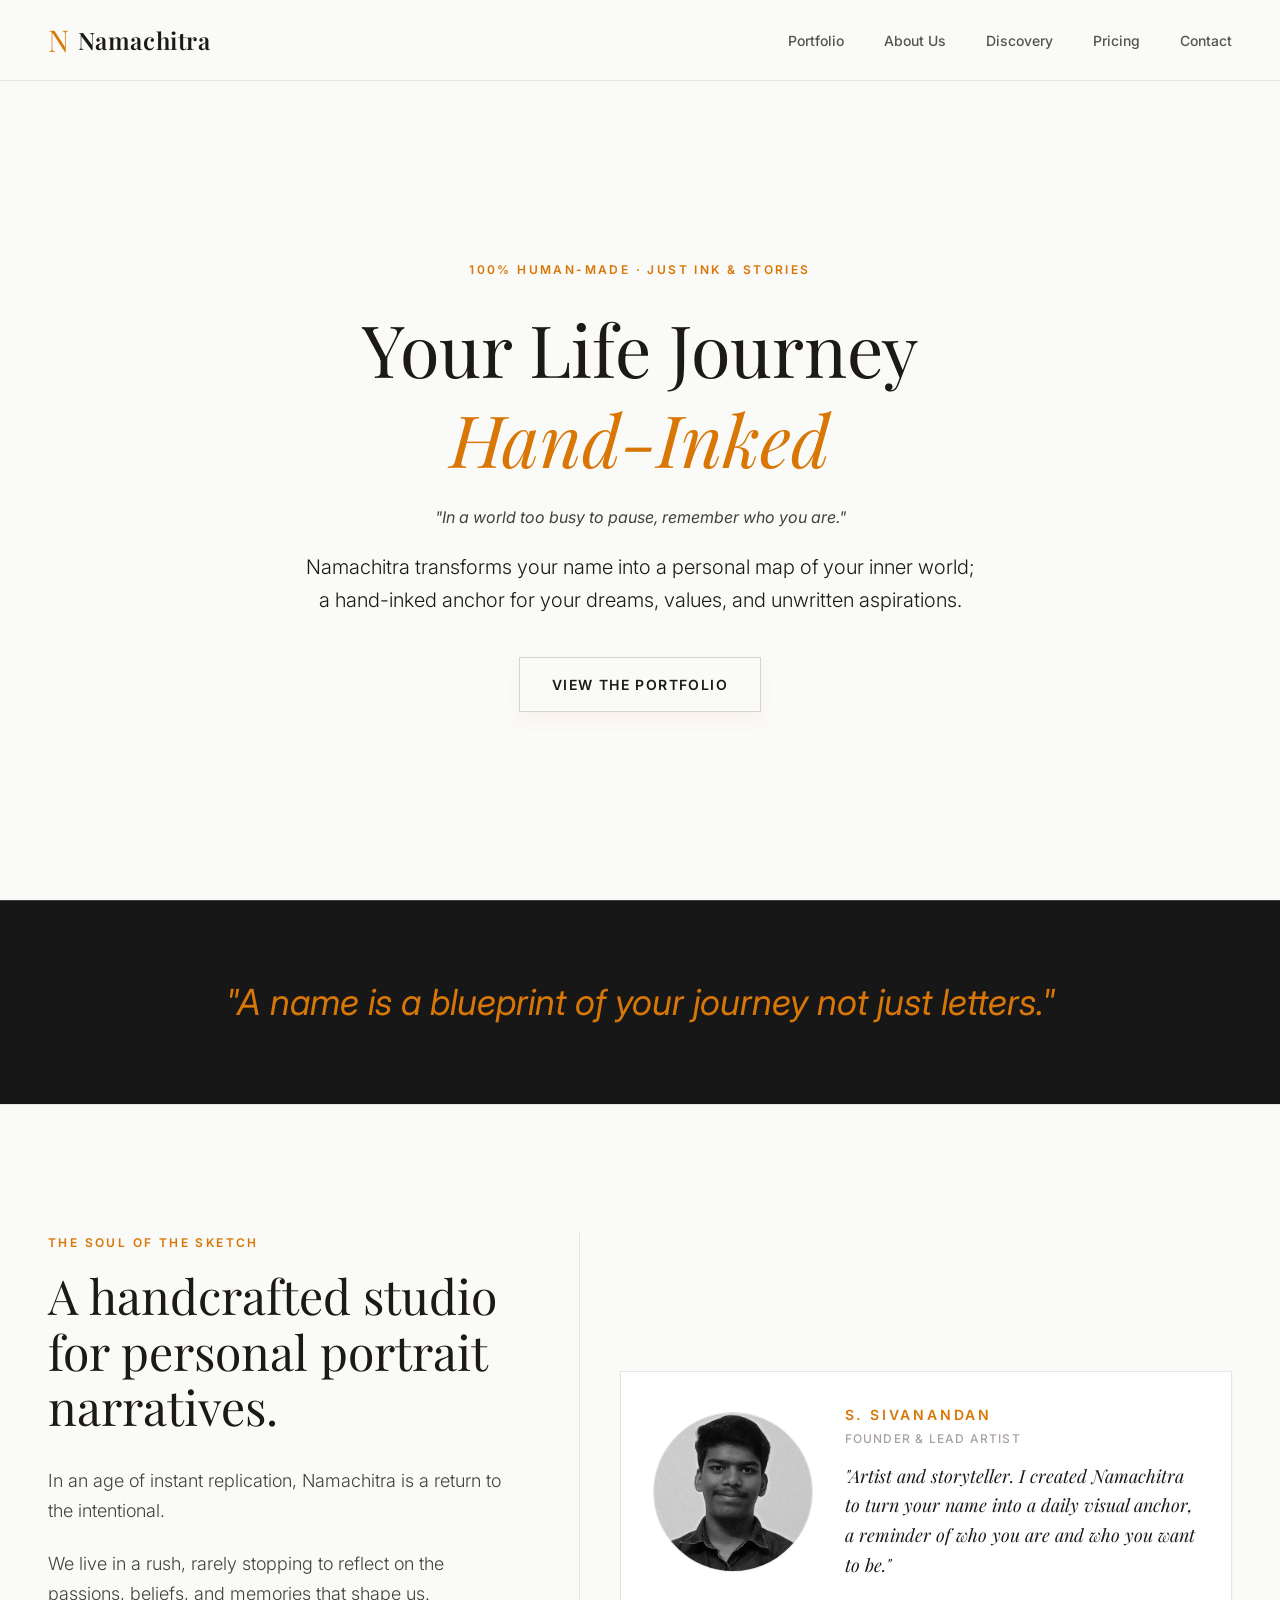
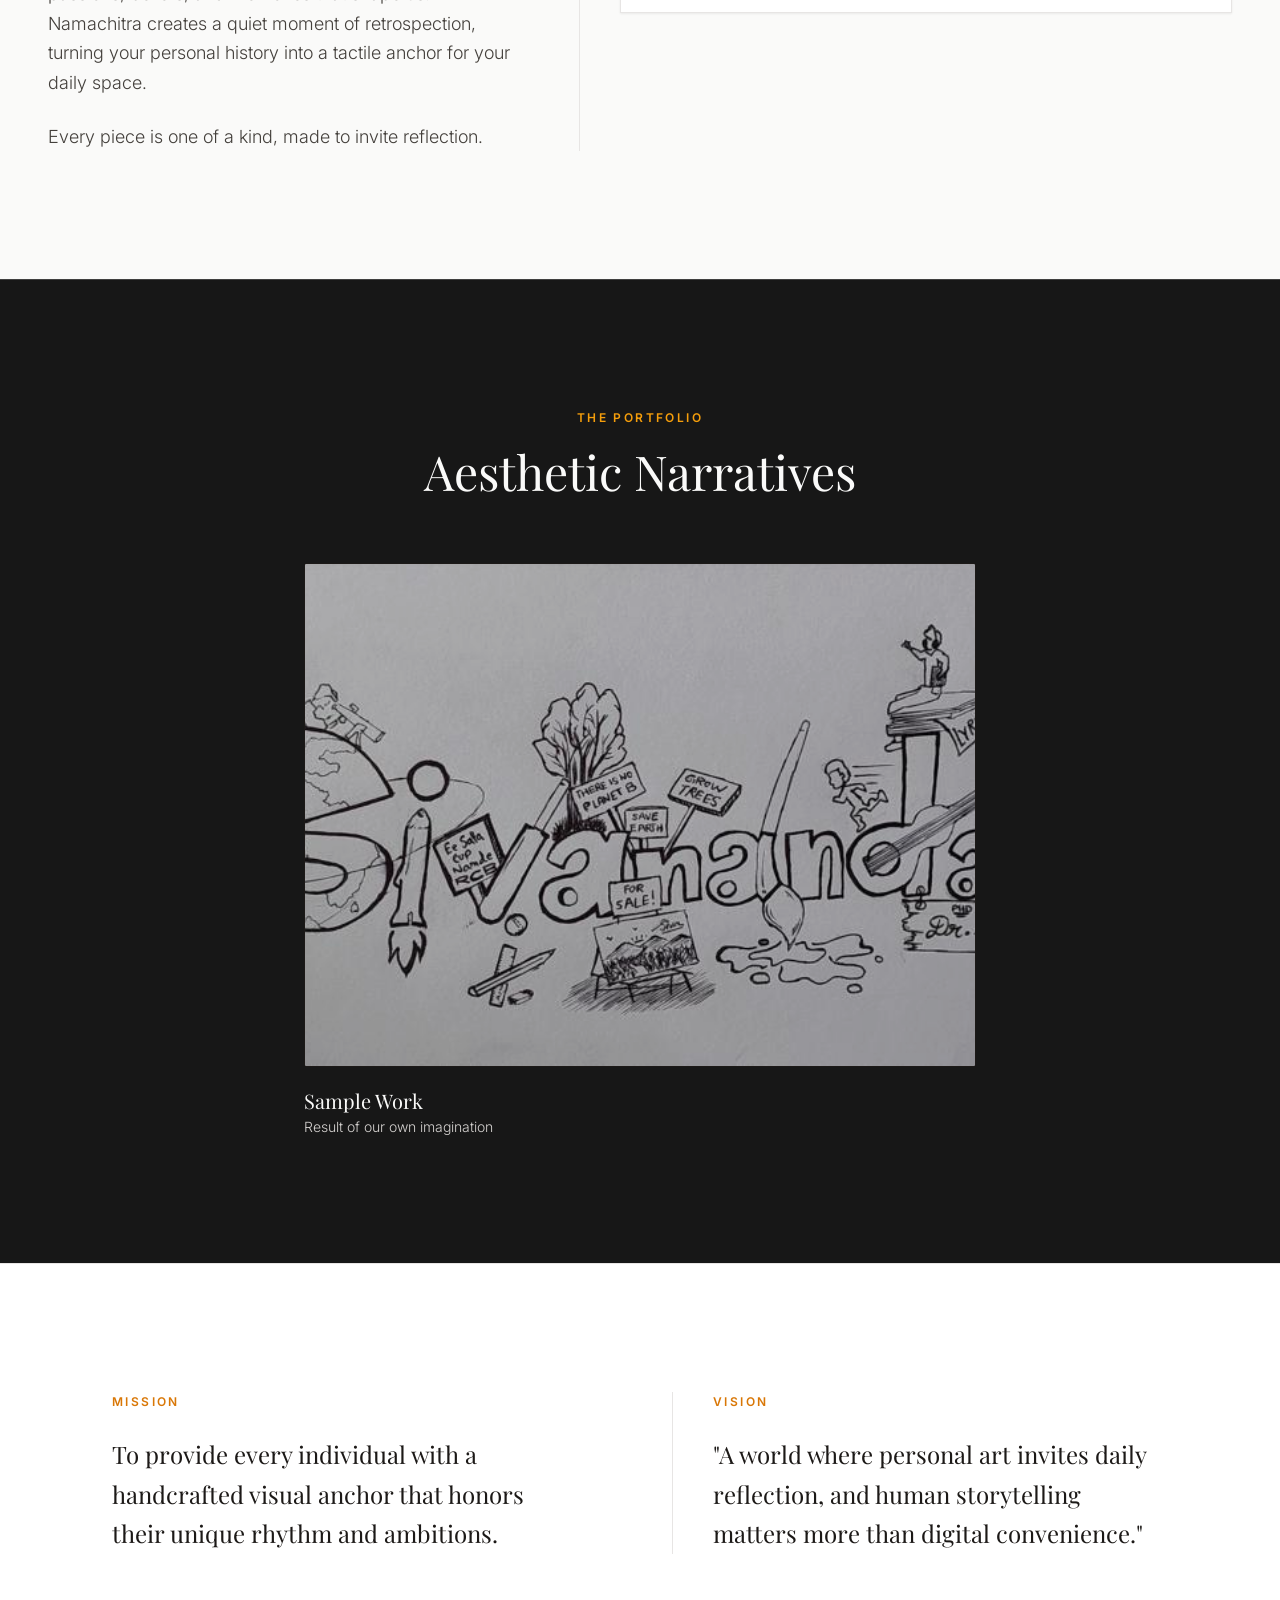
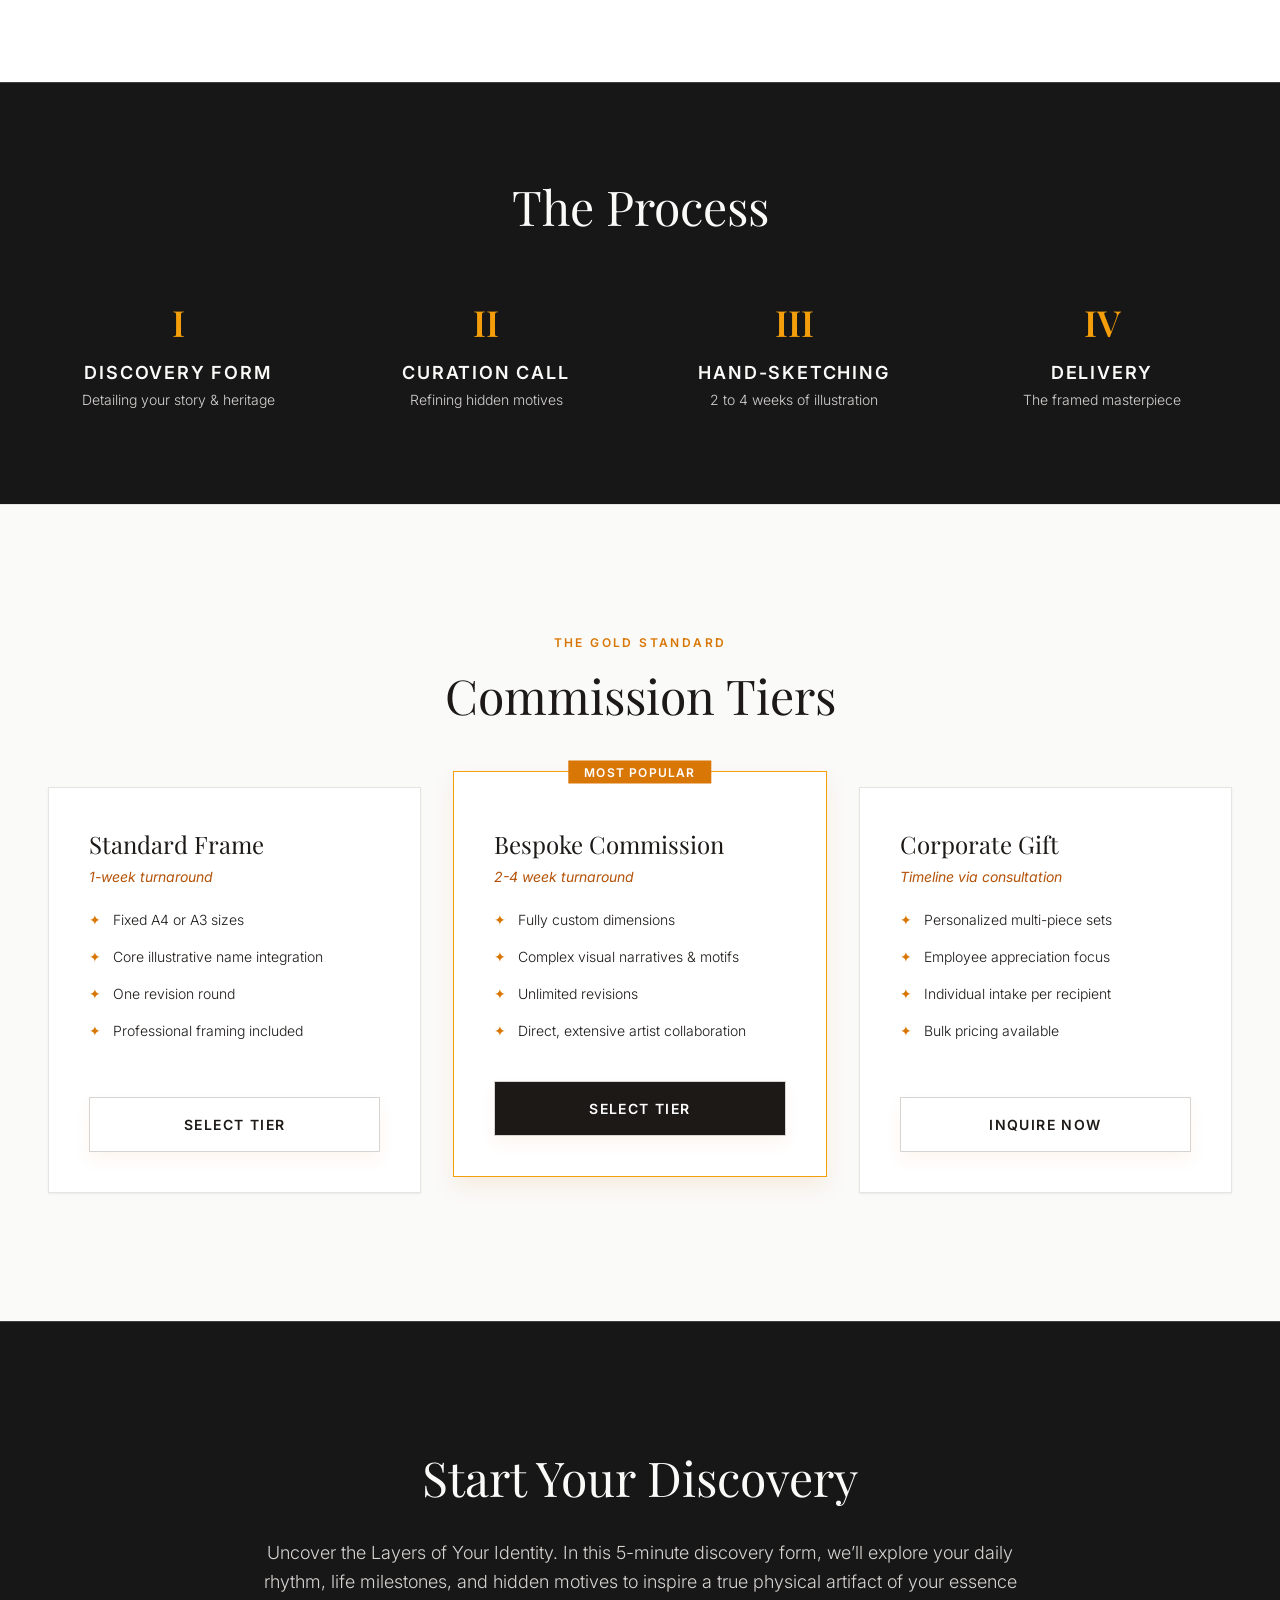
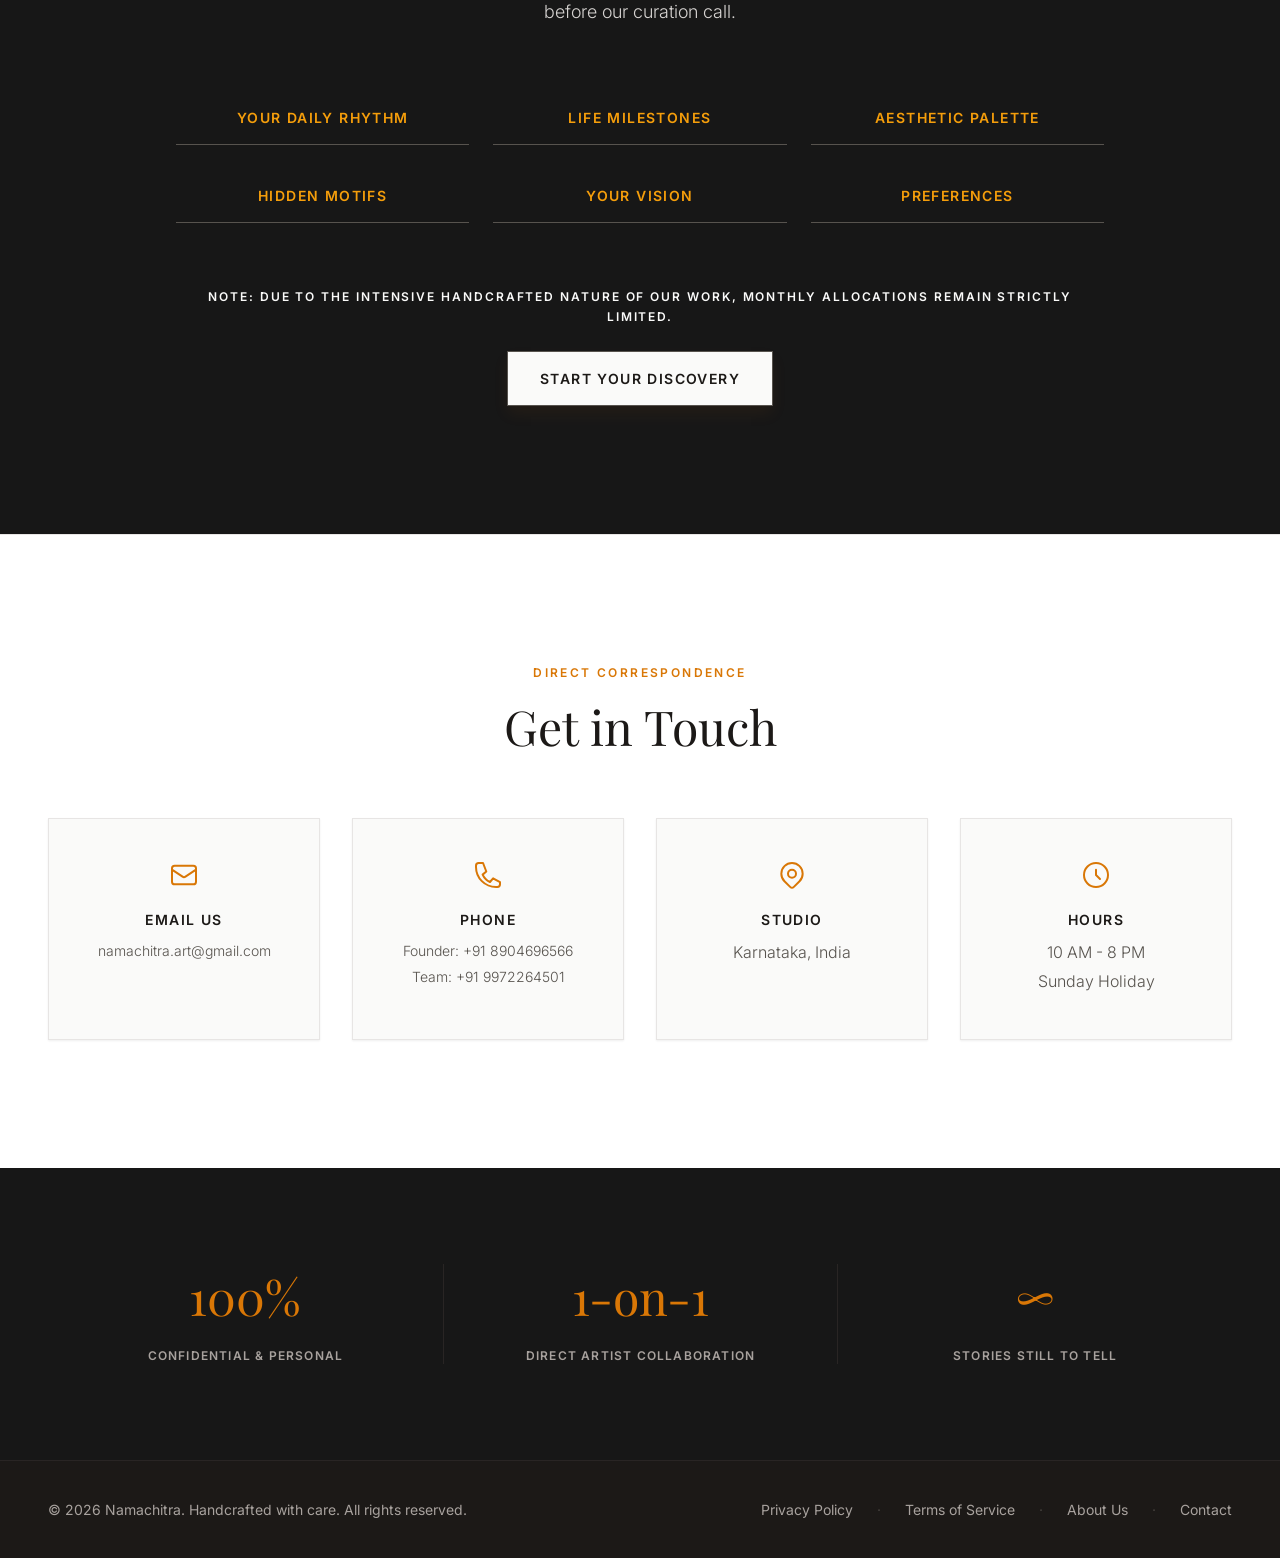
==== commit 03a2fea3: "Add Namachitra hand-inked portraits homepage and artwork detail page (6aecf5efbbce0c4021c1eeba)" ====
--- a/index.html
+++ b/index.html
@@ -1,1691 +1,37 @@
 <!DOCTYPE html>
-<html lang="en">
-<head>
-<meta charset="UTF-8">
-<meta name="viewport" content="width=device-width, initial-scale=1.0">
-<title>Namachitra — Hand-Inked Portraits</title>
-<link rel="preconnect" href="https://fonts.googleapis.com">
-<link href="https://fonts.googleapis.com/css2?family=Cormorant+Garamond:ital,wght@0,300;0,400;0,600;1,300;1,400&family=DM+Sans:wght@300;400;500&family=Cinzel:wght@400;600&display=swap" rel="stylesheet">
-<style>
-  :root {
-    --ink: #2C1A0E;
-    --ink-mid: #4A2E1A;
-    --parchment: #FAF7F2;
-    --parchment-warm: #F5EFE4;
-    --parchment-deep: #EDE3D0;
-    --gold: #B8860B;
-    --gold-light: #D4A017;
-    --gold-bright: #C9940E;
-    --sepia: #6B4C2A;
-    --cream-card: #FDFAF5;
-  }
-
-  * { margin: 0; padding: 0; box-sizing: border-box; }
-
-  html { scroll-behavior: smooth; }
-
-  body {
-    font-family: 'DM Sans', sans-serif;
-    background: var(--parchment);
-    color: var(--ink);
-    overflow-x: hidden;
-  }
-
-  /* NOISE TEXTURE OVERLAY */
-  body::before {
-    content: '';
-    position: fixed;
-    inset: 0;
-    background-image: url("data:image/svg+xml,%3Csvg viewBox='0 0 256 256' xmlns='http://www.w3.org/2000/svg'%3E%3Cfilter id='noise'%3E%3CfeTurbulence type='fractalNoise' baseFrequency='0.9' numOctaves='4' stitchTiles='stitch'/%3E%3C/filter%3E%3Crect width='100%25' height='100%25' filter='url(%23noise)' opacity='0.035'/%3E%3C/svg%3E");
-    pointer-events: none;
-    z-index: 1000;
-    opacity: 0.4;
-  }
-
-  /* NAV */
-  nav {
-    position: fixed;
-    top: 0; left: 0; right: 0;
-    z-index: 100;
-    display: flex;
-    align-items: center;
-    justify-content: space-between;
-    padding: 0 5%;
-    height: 72px;
-    background: var(--ink);
-    border-bottom: 1px solid rgba(184,134,11,0.25);
-  }
-
-  .nav-logo {
-    display: flex;
-    align-items: center;
-    gap: 10px;
-    text-decoration: none;
-  }
-
-  .nav-logo-mark {
-    width: 36px; height: 36px;
-    background: var(--gold);
-    border-radius: 8px;
-    display: flex;
-    align-items: center;
-    justify-content: center;
-    font-family: 'Cinzel', serif;
-    font-size: 16px;
-    color: var(--ink);
-    font-weight: 600;
-  }
-
-  .nav-logo-text {
-    font-family: 'Cinzel', serif;
-    font-size: 15px;
-    color: #FAF7F2;
-    letter-spacing: 0.08em;
-  }
-
-  .nav-links {
-    display: flex;
-    gap: 36px;
-    list-style: none;
-  }
-
-  .nav-links a {
-    font-size: 13px;
-    letter-spacing: 0.12em;
-    text-transform: uppercase;
-    color: rgba(250,247,242,0.7);
-    text-decoration: none;
-    transition: color 0.3s;
-    font-weight: 300;
-  }
-
-  .nav-links a:hover { color: var(--gold-light); }
-
-  /* HERO */
-  .hero {
-    min-height: 100vh;
-    display: flex;
-    flex-direction: column;
-    align-items: center;
-    justify-content: center;
-    padding: 120px 5% 80px;
-    position: relative;
-    text-align: center;
-    overflow: hidden;
-  }
-
-  .hero-bg-lines {
-    position: absolute;
-    inset: 0;
-    background-image:
-      repeating-linear-gradient(0deg, transparent, transparent 79px, rgba(184,134,11,0.06) 79px, rgba(184,134,11,0.06) 80px);
-    pointer-events: none;
-  }
-
-  .hero-badge {
-    display: inline-flex;
-    align-items: center;
-    gap: 8px;
-    background: var(--ink);
-    color: rgba(250,247,242,0.85);
-    font-size: 12px;
-    letter-spacing: 0.14em;
-    text-transform: uppercase;
-    padding: 10px 20px;
-    border-radius: 100px;
-    margin-bottom: 52px;
-    font-weight: 300;
-    border: 1px solid rgba(184,134,11,0.3);
-    animation: fadeUp 0.8s ease both;
-  }
-
-  .hero-badge-dot {
-    width: 5px; height: 5px;
-    background: var(--gold);
-    border-radius: 50%;
-  }
-
-  .hero-headline {
-    font-family: 'Cormorant Garamond', serif;
-    font-size: clamp(52px, 8vw, 112px);
-    font-weight: 300;
-    line-height: 1.05;
-    color: var(--ink);
-    margin-bottom: 28px;
-    animation: fadeUp 0.8s 0.15s ease both;
-  }
-
-  .hero-headline em {
-    font-style: italic;
-    color: var(--gold);
-  }
-
-  .hero-sub {
-    font-size: clamp(15px, 1.8vw, 18px);
-    color: var(--sepia);
-    max-width: 520px;
-    line-height: 1.75;
-    font-weight: 300;
-    margin-bottom: 56px;
-    animation: fadeUp 0.8s 0.3s ease both;
-  }
-
-  .hero-actions {
-    display: flex;
-    gap: 16px;
-    flex-wrap: wrap;
-    justify-content: center;
-    animation: fadeUp 0.8s 0.45s ease both;
-  }
-
-  .btn-primary {
-    display: inline-flex;
-    align-items: center;
-    gap: 8px;
-    background: var(--ink);
-    color: var(--gold-light);
-    font-size: 13px;
-    letter-spacing: 0.1em;
-    text-transform: uppercase;
-    padding: 16px 32px;
-    border-radius: 4px;
-    text-decoration: none;
-    font-weight: 500;
-    transition: all 0.3s;
-    border: 1px solid transparent;
-  }
-
-  .btn-primary:hover {
-    background: var(--gold);
-    color: var(--ink);
-  }
-
-  .btn-ghost {
-    display: inline-flex;
-    align-items: center;
-    gap: 8px;
-    background: transparent;
-    color: var(--sepia);
-    font-size: 13px;
-    letter-spacing: 0.1em;
-    text-transform: uppercase;
-    padding: 16px 32px;
-    border-radius: 4px;
-    text-decoration: none;
-    font-weight: 400;
-    border: 1px solid rgba(107,76,42,0.3);
-    transition: all 0.3s;
-  }
-
-  .btn-ghost:hover {
-    border-color: var(--gold);
-    color: var(--gold);
-  }
-
-  .hero-scroll-hint {
-    position: absolute;
-    bottom: 36px;
-    left: 50%;
-    transform: translateX(-50%);
-    display: flex;
-    flex-direction: column;
-    align-items: center;
-    gap: 8px;
-    animation: fadeUp 0.8s 0.6s ease both;
-  }
-
-  .scroll-line {
-    width: 1px;
-    height: 48px;
-    background: linear-gradient(to bottom, var(--gold), transparent);
-    animation: scrollPulse 2s ease-in-out infinite;
-  }
-
-  .scroll-label {
-    font-size: 10px;
-    letter-spacing: 0.2em;
-    text-transform: uppercase;
-    color: var(--gold);
-    opacity: 0.7;
-  }
-
-  /* ABOUT */
-  .about {
-    background: var(--ink);
-    padding: 100px 5%;
-    position: relative;
-    overflow: hidden;
-  }
-
-  .about::before {
-    content: '"';
-    position: absolute;
-    top: -20px;
-    right: 6%;
-    font-family: 'Cormorant Garamond', serif;
-    font-size: 300px;
-    color: rgba(184,134,11,0.06);
-    line-height: 1;
-    pointer-events: none;
-  }
-
-  .about-inner {
-    max-width: 1200px;
-    margin: 0 auto;
-    display: grid;
-    grid-template-columns: 1fr 1fr;
-    gap: 80px;
-    align-items: center;
-  }
-
-  .section-label {
-    font-size: 11px;
-    letter-spacing: 0.25em;
-    text-transform: uppercase;
-    color: var(--gold);
-    margin-bottom: 20px;
-    font-weight: 500;
-  }
-
-  .about .section-label { color: var(--gold-light); }
-
-  .about-headline {
-    font-family: 'Cormorant Garamond', serif;
-    font-size: clamp(36px, 4vw, 56px);
-    font-weight: 300;
-    line-height: 1.2;
-    color: #FAF7F2;
-    margin-bottom: 28px;
-  }
-
-  .about-body {
-    font-size: 15px;
-    line-height: 1.85;
-    color: rgba(250,247,242,0.65);
-    font-weight: 300;
-    margin-bottom: 18px;
-  }
-
-  .about-pillars {
-    display: flex;
-    flex-direction: column;
-    gap: 16px;
-    margin-top: 36px;
-  }
-
-  .pillar {
-    display: flex;
-    gap: 16px;
-    align-items: flex-start;
-  }
-
-  .pillar-icon {
-    width: 32px;
-    height: 32px;
-    border: 1px solid rgba(184,134,11,0.4);
-    border-radius: 50%;
-    display: flex;
-    align-items: center;
-    justify-content: center;
-    flex-shrink: 0;
-    margin-top: 2px;
-  }
-
-  .pillar-icon svg { width: 14px; height: 14px; }
-
-  .pillar-title {
-    font-size: 12px;
-    letter-spacing: 0.12em;
-    text-transform: uppercase;
-    color: var(--gold-light);
-    margin-bottom: 4px;
-    font-weight: 500;
-  }
-
-  .pillar-desc {
-    font-size: 13px;
-    color: rgba(250,247,242,0.5);
-    line-height: 1.6;
-    font-weight: 300;
-  }
-
-  .about-founder-card {
-    background: rgba(250,247,242,0.05);
-    border: 1px solid rgba(184,134,11,0.2);
-    border-radius: 12px;
-    padding: 40px;
-    position: relative;
-  }
-
-  .founder-tag {
-    font-size: 10px;
-    letter-spacing: 0.25em;
-    text-transform: uppercase;
-    color: var(--gold-light);
-    margin-bottom: 20px;
-    display: block;
-  }
-
-  .founder-name {
-    font-family: 'Cormorant Garamond', serif;
-    font-size: 36px;
-    font-weight: 400;
-    color: #FAF7F2;
-    margin-bottom: 16px;
-  }
-
-  .founder-bio {
-    font-size: 14px;
-    line-height: 1.8;
-    color: rgba(250,247,242,0.55);
-    font-weight: 300;
-  }
-
-  .founder-rule {
-    width: 40px;
-    height: 1px;
-    background: var(--gold);
-    margin: 24px 0;
-    opacity: 0.5;
-  }
-
-  /* PORTFOLIO */
-  .portfolio {
-    padding: 100px 5%;
-    background: var(--parchment);
-  }
-
-  .portfolio-header {
-    text-align: center;
-    max-width: 600px;
-    margin: 0 auto 72px;
-  }
-
-  .section-headline {
-    font-family: 'Cormorant Garamond', serif;
-    font-size: clamp(36px, 4.5vw, 60px);
-    font-weight: 300;
-    line-height: 1.15;
-    color: var(--ink);
-    margin-bottom: 16px;
-  }
-
-  .section-headline em { color: var(--gold); font-style: italic; }
-
-  .section-sub {
-    font-size: 15px;
-    color: var(--sepia);
-    line-height: 1.7;
-    font-weight: 300;
-  }
-
-  .portfolio-grid {
-    max-width: 1200px;
-    margin: 0 auto;
-    display: grid;
-    grid-template-columns: repeat(3, 1fr);
-    gap: 24px;
-  }
-
-  .portfolio-card {
-    background: var(--cream-card);
-    border: 1px solid rgba(107,76,42,0.12);
-    border-radius: 10px;
-    overflow: hidden;
-    transition: transform 0.3s, box-shadow 0.3s;
-    cursor: default;
-  }
-
-  .portfolio-card:hover {
-    transform: translateY(-4px);
-    box-shadow: 0 20px 48px rgba(44,26,14,0.1);
-  }
-
-  .portfolio-card-art {
-    height: 180px;
-    background: var(--parchment-deep);
-    display: flex;
-    align-items: center;
-    justify-content: center;
-    position: relative;
-    overflow: hidden;
-  }
-
-  .card-svg {
-    width: 100%;
-    height: 100%;
-  }
-
-  .portfolio-card-body {
-    padding: 24px 28px 28px;
-  }
-
-  .card-title {
-    font-family: 'Cormorant Garamond', serif;
-    font-size: 22px;
-    font-weight: 400;
-    color: var(--gold);
-    margin-bottom: 8px;
-  }
-
-  .card-desc {
-    font-size: 13px;
-    line-height: 1.7;
-    color: var(--sepia);
-    font-weight: 300;
-  }
-
-  /* TENETS */
-  .tenets {
-    background: var(--parchment-warm);
-    padding: 100px 5%;
-    border-top: 1px solid rgba(107,76,42,0.1);
-    border-bottom: 1px solid rgba(107,76,42,0.1);
-  }
-
-  .tenets-inner {
-    max-width: 1200px;
-    margin: 0 auto;
-    display: grid;
-    grid-template-columns: 1fr 1fr;
-    gap: 80px;
-    align-items: start;
-  }
-
-  .tenets-left .section-headline {
-    margin-bottom: 24px;
-  }
-
-  .tenets-quote {
-    font-family: 'Cormorant Garamond', serif;
-    font-size: 20px;
-    font-style: italic;
-    color: var(--ink-mid);
-    line-height: 1.6;
-    border-left: 2px solid var(--gold);
-    padding-left: 24px;
-    margin: 32px 0;
-    font-weight: 300;
-  }
-
-  .tenets-body {
-    font-size: 15px;
-    color: var(--sepia);
-    line-height: 1.8;
-    font-weight: 300;
-  }
-
-  .tenets-pillars {
-    display: flex;
-    flex-direction: column;
-    gap: 32px;
-  }
-
-  .tenet-item {
-    display: flex;
-    flex-direction: column;
-    gap: 8px;
-    padding-bottom: 32px;
-    border-bottom: 1px solid rgba(107,76,42,0.12);
-  }
-
-  .tenet-item:last-child {
-    border-bottom: none;
-    padding-bottom: 0;
-  }
-
-  .tenet-number {
-    font-family: 'Cormorant Garamond', serif;
-    font-size: 48px;
-    font-weight: 300;
-    color: rgba(184,134,11,0.2);
-    line-height: 1;
-    margin-bottom: 4px;
-  }
-
-  .tenet-title {
-    font-family: 'Cormorant Garamond', serif;
-    font-size: 24px;
-    font-weight: 400;
-    color: var(--ink);
-    margin-bottom: 6px;
-  }
-
-  .tenet-desc {
-    font-size: 14px;
-    color: var(--sepia);
-    line-height: 1.7;
-    font-weight: 300;
-  }
-
-  /* VISION MISSION */
-  .vision-mission {
-    background: var(--ink);
-    padding: 100px 5%;
-  }
-
-  .vm-inner {
-    max-width: 1200px;
-    margin: 0 auto;
-    display: grid;
-    grid-template-columns: 1fr 1fr;
-    gap: 2px;
-  }
-
-  .vm-card {
-    padding: 60px;
-    position: relative;
-  }
-
-  .vm-card:first-child {
-    border-right: 1px solid rgba(184,134,11,0.2);
-  }
-
-  .vm-type {
-    font-size: 10px;
-    letter-spacing: 0.3em;
-    text-transform: uppercase;
-    color: var(--gold-light);
-    margin-bottom: 24px;
-    display: block;
-  }
-
-  .vm-headline {
-    font-family: 'Cormorant Garamond', serif;
-    font-size: 32px;
-    font-weight: 300;
-    color: #FAF7F2;
-    line-height: 1.4;
-    margin-bottom: 20px;
-  }
-
-  .vm-body {
-    font-size: 14px;
-    color: rgba(250,247,242,0.5);
-    line-height: 1.8;
-    font-weight: 300;
-  }
-
-  /* TIERS / PRICING */
-  .tiers {
-    padding: 100px 5%;
-    background: var(--parchment);
-  }
-
-  .tiers-header {
-    text-align: center;
-    max-width: 560px;
-    margin: 0 auto 72px;
-  }
-
-  .tiers-grid {
-    max-width: 1100px;
-    margin: 0 auto;
-    display: grid;
-    grid-template-columns: repeat(3, 1fr);
-    gap: 24px;
-  }
-
-  .tier-card {
-    background: var(--cream-card);
-    border: 1px solid rgba(107,76,42,0.12);
-    border-radius: 12px;
-    padding: 40px 36px;
-    position: relative;
-    transition: transform 0.3s, box-shadow 0.3s;
-  }
-
-  .tier-card:hover {
-    transform: translateY(-4px);
-    box-shadow: 0 20px 48px rgba(44,26,14,0.1);
-  }
-
-  .tier-card.featured {
-    background: var(--ink);
-    border-color: var(--gold);
-  }
-
-  .tier-badge {
-    position: absolute;
-    top: -12px;
-    right: 24px;
-    background: var(--gold);
-    color: var(--ink);
-    font-size: 10px;
-    letter-spacing: 0.15em;
-    text-transform: uppercase;
-    padding: 4px 12px;
-    border-radius: 100px;
-    font-weight: 600;
-  }
-
-  .tier-name {
-    font-family: 'Cormorant Garamond', serif;
-    font-size: 28px;
-    font-weight: 400;
-    color: var(--gold);
-    margin-bottom: 6px;
-  }
-
-  .tier-card.featured .tier-name { color: var(--gold-light); }
-
-  .tier-tagline {
-    font-size: 13px;
-    color: var(--sepia);
-    font-weight: 300;
-    margin-bottom: 28px;
-    line-height: 1.5;
-  }
-
-  .tier-card.featured .tier-tagline { color: rgba(250,247,242,0.55); }
-
-  .tier-rule {
-    height: 1px;
-    background: rgba(107,76,42,0.15);
-    margin-bottom: 28px;
-  }
-
-  .tier-card.featured .tier-rule { background: rgba(184,134,11,0.25); }
-
-  .tier-features {
-    list-style: none;
-    display: flex;
-    flex-direction: column;
-    gap: 12px;
-    margin-bottom: 36px;
-  }
-
-  .tier-features li {
-    display: flex;
-    gap: 10px;
-    font-size: 13px;
-    color: var(--sepia);
-    font-weight: 300;
-    line-height: 1.4;
-  }
-
-  .tier-card.featured .tier-features li { color: rgba(250,247,242,0.65); }
-
-  .tier-check {
-    width: 16px;
-    height: 16px;
-    flex-shrink: 0;
-    color: var(--gold);
-    margin-top: 1px;
-  }
-
-  .tier-cta {
-    display: block;
-    text-align: center;
-    background: var(--ink);
-    color: var(--gold-light);
-    font-size: 12px;
-    letter-spacing: 0.12em;
-    text-transform: uppercase;
-    padding: 14px 24px;
-    border-radius: 4px;
-    text-decoration: none;
-    font-weight: 500;
-    transition: all 0.3s;
-    border: 1px solid transparent;
-  }
-
-  .tier-card:not(.featured) .tier-cta:hover {
-    background: var(--gold);
-    color: var(--ink);
-  }
-
-  .tier-card.featured .tier-cta {
-    background: var(--gold);
-    color: var(--ink);
-  }
-
-  .tier-card.featured .tier-cta:hover {
-    background: var(--gold-light);
-  }
-
-  /* PROCESS */
-  .process {
-    background: var(--parchment-warm);
-    padding: 100px 5%;
-    border-top: 1px solid rgba(107,76,42,0.1);
-  }
-
-  .process-header {
-    text-align: center;
-    max-width: 560px;
-    margin: 0 auto 80px;
-  }
-
-  .process-timeline {
-    max-width: 780px;
-    margin: 0 auto;
-    position: relative;
-  }
-
-  .process-line {
-    position: absolute;
-    left: 30px;
-    top: 0;
-    bottom: 0;
-    width: 1px;
-    background: linear-gradient(to bottom, var(--gold), rgba(184,134,11,0.1));
-  }
-
-  .process-step {
-    display: flex;
-    gap: 36px;
-    margin-bottom: 52px;
-    position: relative;
-  }
-
-  .process-step:last-child { margin-bottom: 0; }
-
-  .step-dot {
-    width: 61px;
-    height: 61px;
-    flex-shrink: 0;
-    background: var(--parchment-warm);
-    border: 1px solid var(--gold);
-    border-radius: 50%;
-    display: flex;
-    align-items: center;
-    justify-content: center;
-    position: relative;
-    z-index: 1;
-  }
-
-  .step-number {
-    font-family: 'Cormorant Garamond', serif;
-    font-size: 20px;
-    font-weight: 400;
-    color: var(--gold);
-  }
-
-  .step-content {
-    padding-top: 14px;
-  }
-
-  .step-label {
-    font-size: 10px;
-    letter-spacing: 0.2em;
-    text-transform: uppercase;
-    color: var(--gold);
-    margin-bottom: 6px;
-    font-weight: 500;
-  }
-
-  .step-title {
-    font-family: 'Cormorant Garamond', serif;
-    font-size: 26px;
-    font-weight: 400;
-    color: var(--ink);
-    margin-bottom: 8px;
-  }
-
-  .step-desc {
-    font-size: 14px;
-    color: var(--sepia);
-    line-height: 1.7;
-    font-weight: 300;
-  }
-
-  /* DISCOVERY */
-  .discovery {
-    background: var(--parchment);
-    padding: 100px 5%;
-  }
-
-  .discovery-inner {
-    max-width: 840px;
-    margin: 0 auto;
-  }
-
-  .discovery-header {
-    text-align: center;
-    margin-bottom: 56px;
-  }
-
-  .discovery-card {
-    background: var(--cream-card);
-    border: 1px solid rgba(107,76,42,0.12);
-    border-radius: 16px;
-    padding: 56px 60px;
-    position: relative;
-    overflow: hidden;
-  }
-
-  .discovery-card::after {
-    content: '';
-    position: absolute;
-    top: 0; right: 0;
-    width: 200px; height: 200px;
-    background: radial-gradient(circle, rgba(184,134,11,0.06), transparent 70%);
-    pointer-events: none;
-  }
-
-  .discovery-private {
-    position: absolute;
-    top: 24px; right: 24px;
-    font-size: 10px;
-    letter-spacing: 0.2em;
-    text-transform: uppercase;
-    color: var(--sepia);
-    border: 1px solid rgba(107,76,42,0.2);
-    padding: 6px 14px;
-    border-radius: 100px;
-  }
-
-  .discovery-title {
-    font-family: 'Cormorant Garamond', serif;
-    margin-bottom: 8px;
-  }
-
-  .discovery-title span:first-child {
-    font-size: 18px;
-    font-weight: 300;
-    font-style: italic;
-    color: var(--gold);
-    display: block;
-    margin-bottom: 2px;
-  }
-
-  .discovery-title span:last-child {
-    font-size: 36px;
-    font-weight: 400;
-    color: var(--ink);
-    display: block;
-  }
-
-  .discovery-desc {
-    font-size: 14px;
-    color: var(--sepia);
-    line-height: 1.75;
-    font-weight: 300;
-    margin-top: 16px;
-    margin-bottom: 36px;
-    max-width: 520px;
-  }
-
-  .discovery-grid {
-    display: grid;
-    grid-template-columns: 1fr 1fr;
-    gap: 20px;
-    margin-bottom: 40px;
-  }
-
-  .discovery-item {
-    display: flex;
-    gap: 12px;
-    align-items: flex-start;
-  }
-
-  .discovery-check {
-    color: var(--gold);
-    flex-shrink: 0;
-    margin-top: 2px;
-  }
-
-  .discovery-item-title {
-    font-size: 13px;
-    font-weight: 500;
-    color: var(--ink);
-    margin-bottom: 3px;
-  }
-
-  .discovery-item-desc {
-    font-size: 12px;
-    color: var(--sepia);
-    line-height: 1.5;
-    font-weight: 300;
-  }
-
-  .discovery-cta-wrap {
-    display: flex;
-    flex-direction: column;
-    gap: 10px;
-  }
-
-  .discovery-note {
-    font-size: 12px;
-    color: var(--sepia);
-    opacity: 0.7;
-  }
-
-  .discovery-note strong { color: var(--gold); font-weight: 500; }
-
-  /* STATS STRIP */
-  .stats-strip {
-    background: var(--parchment-warm);
-    padding: 48px 5%;
-    border-top: 1px solid rgba(107,76,42,0.1);
-    border-bottom: 1px solid rgba(107,76,42,0.1);
-  }
-
-  .stats-inner {
-    max-width: 900px;
-    margin: 0 auto;
-    display: flex;
-    justify-content: space-around;
-    align-items: center;
-    gap: 40px;
-  }
-
-  .stat-item {
-    text-align: center;
-  }
-
-  .stat-value {
-    font-family: 'Cormorant Garamond', serif;
-    font-size: 42px;
-    font-weight: 300;
-    color: var(--gold);
-    line-height: 1;
-    margin-bottom: 6px;
-  }
-
-  .stat-label {
-    font-size: 11px;
-    letter-spacing: 0.15em;
-    text-transform: uppercase;
-    color: var(--sepia);
-    font-weight: 300;
-  }
-
-  .stat-divider {
-    width: 1px;
-    height: 48px;
-    background: rgba(107,76,42,0.2);
-  }
-
-  /* FOOTER */
-  footer {
-    background: var(--ink);
-    padding: 72px 5% 36px;
-    border-top: 1px solid rgba(184,134,11,0.2);
-  }
-
-  .footer-inner {
-    max-width: 1200px;
-    margin: 0 auto;
-    display: grid;
-    grid-template-columns: 2fr 1fr 1fr 1fr;
-    gap: 60px;
-    margin-bottom: 56px;
-  }
-
-  .footer-brand-name {
-    font-family: 'Cinzel', serif;
-    font-size: 18px;
-    color: #FAF7F2;
-    margin: 16px 0 10px;
-    letter-spacing: 0.06em;
-  }
-
-  .footer-brand-desc {
-    font-size: 13px;
-    color: rgba(250,247,242,0.4);
-    line-height: 1.7;
-    font-weight: 300;
-  }
-
-  .footer-col-title {
-    font-size: 10px;
-    letter-spacing: 0.25em;
-    text-transform: uppercase;
-    color: var(--gold-light);
-    margin-bottom: 20px;
-    font-weight: 500;
-  }
-
-  .footer-links {
-    list-style: none;
-    display: flex;
-    flex-direction: column;
-    gap: 12px;
-  }
-
-  .footer-links a {
-    font-size: 13px;
-    color: rgba(250,247,242,0.45);
-    text-decoration: none;
-    font-weight: 300;
-    transition: color 0.3s;
-  }
-
-  .footer-links a:hover { color: var(--gold-light); }
-
-  .footer-bottom {
-    max-width: 1200px;
-    margin: 0 auto;
-    display: flex;
-    justify-content: space-between;
-    align-items: center;
-    padding-top: 28px;
-    border-top: 1px solid rgba(184,134,11,0.12);
-  }
-
-  .footer-copy {
-    font-size: 12px;
-    color: rgba(250,247,242,0.3);
-    font-weight: 300;
-  }
-
-  .footer-legal {
-    display: flex;
-    gap: 20px;
-  }
-
-  .footer-legal a {
-    font-size: 12px;
-    color: rgba(250,247,242,0.3);
-    text-decoration: none;
-    transition: color 0.3s;
-  }
-
-  .footer-legal a:hover { color: var(--gold-light); }
-
-  /* ANIMATIONS */
-  @keyframes fadeUp {
-    from { opacity: 0; transform: translateY(24px); }
-    to { opacity: 1; transform: translateY(0); }
-  }
-
-  @keyframes scrollPulse {
-    0%, 100% { opacity: 0.5; transform: scaleY(1); }
-    50% { opacity: 1; transform: scaleY(1.15); }
-  }
-
-  /* RESPONSIVE */
-  @media (max-width: 900px) {
-    .about-inner, .tenets-inner, .vm-inner, .tiers-grid { grid-template-columns: 1fr; }
-    .portfolio-grid { grid-template-columns: 1fr 1fr; }
-    .footer-inner { grid-template-columns: 1fr 1fr; }
-    .discovery-grid { grid-template-columns: 1fr; }
-    .vm-card:first-child { border-right: none; border-bottom: 1px solid rgba(184,134,11,0.2); }
-    .discovery-card { padding: 36px 28px; }
-    .stats-inner { flex-wrap: wrap; }
-    .stat-divider { display: none; }
-  }
-
-  @media (max-width: 600px) {
-    .portfolio-grid { grid-template-columns: 1fr; }
-    .footer-inner { grid-template-columns: 1fr; }
-    .nav-links { display: none; }
-    .vm-card { padding: 40px 24px; }
-    .hero-actions { flex-direction: column; align-items: center; }
-  }
-</style>
-</head>
-<body>
-
-<!-- NAV -->
-<nav>
-  <a href="#" class="nav-logo">
-    <div class="nav-logo-mark">N</div>
-    <span class="nav-logo-text">Namachitra</span>
-  </a>
-  <ul class="nav-links">
-    <li><a href="#portfolio">Portfolio</a></li>
-    <li><a href="#about">About Us</a></li>
-    <li><a href="#discovery">Discovery</a></li>
-  </ul>
-</nav>
-
-<!-- HERO -->
-<section class="hero">
-  <div class="hero-bg-lines"></div>
-
-  <div class="hero-badge">
-    <div class="hero-badge-dot"></div>
-    100% Human-Made &nbsp;·&nbsp; No AI &nbsp;·&nbsp; Just Ink & Stories
-  </div>
-
-  <h1 class="hero-headline">
-    Your Life Journey,<br>
-    <em>Hand-Inked.</em>
-  </h1>
-
-  <p class="hero-sub">
-    Celebrate your milestones through bespoke, hand-sketched portraits. Each piece is a physical mirror of your story — crafted in raw ink, designed to anchor your days.
-  </p>
-
-  <div class="hero-actions">
-    <a href="https://forms.gle/bvq7mU6RpFkJmYbW9" class="btn-primary" target="_blank">
-      Begin Your Portrait
-    </a>
-    <a href="#portfolio" class="btn-ghost">View The Portfolio</a>
-  </div>
-
-  <div class="hero-scroll-hint">
-    <span class="scroll-label">Scroll</span>
-    <div class="scroll-line"></div>
-  </div>
-</section>
-
-<!-- ABOUT -->
-<section class="about" id="about">
-  <div class="about-inner">
-    <div class="about-left">
-      <p class="section-label">The Soul of the Sketch</p>
-      <h2 class="about-headline">A handcrafted studio for personal portrait narratives.</h2>
-      <p class="about-body">In an age of instant digital replication, Namachitra is a return to the intentional. Born from a quiet obsession with paper, ink, and storytelling — we create bespoke, hand-sketched name boards that serve as physical mirrors of your life's journey.</p>
-      <p class="about-body">Every piece is a unique artifact designed to evoke reflection in a hyper-digitized world. Each commission begins with listening deeply, interpreting hidden motifs, and translating them into a crafted portrait that lives on your wall.</p>
-
-      <div class="about-pillars">
-        <div class="pillar">
-          <div class="pillar-icon">
-            <svg viewBox="0 0 24 24" fill="none" stroke="#B8860B" stroke-width="1.5"><path d="M12 20V4M4 12h16"/></svg>
-          </div>
-          <div>
-            <div class="pillar-title">Tangibility</div>
-            <div class="pillar-desc">Real ink, real paper, real emotion — the irreplaceable weight of something made by hand.</div>
-          </div>
-        </div>
-        <div class="pillar">
-          <div class="pillar-icon">
-            <svg viewBox="0 0 24 24" fill="none" stroke="#B8860B" stroke-width="1.5"><circle cx="12" cy="12" r="8"/><path d="M12 8v4l3 3"/></svg>
-          </div>
-          <div>
-            <div class="pillar-title">Reflection</div>
-            <div class="pillar-desc">A daily visual anchor — a trigger for self-realization amidst the noise of modern life.</div>
-          </div>
-        </div>
-        <div class="pillar">
-          <div class="pillar-icon">
-            <svg viewBox="0 0 24 24" fill="none" stroke="#B8860B" stroke-width="1.5"><path d="M12 3l1.5 4.5H18l-3.75 2.7 1.5 4.8L12 12.3l-3.75 2.7 1.5-4.8L6 7.5h4.5z"/></svg>
-          </div>
-          <div>
-            <div class="pillar-title">Authenticity</div>
-            <div class="pillar-desc">A handcrafted rejection of mass-produced, AI-generated art. Every stroke is a choice.</div>
-          </div>
-        </div>
-      </div>
-    </div>
-
-    <div class="about-founder-card">
-      <span class="founder-tag">Founder</span>
-      <div class="founder-name">Iris Navarro</div>
-      <div class="founder-rule"></div>
-      <p class="founder-bio">Artist, storyteller, and stationery obsessive. I created Namachitra to honor personal histories through handcrafted portraiture — one story, one ink stroke, one framed memory at a time.</p>
-      <p class="founder-bio" style="margin-top:16px;">This idea grew from the desire to transform names and life moments into tangible, heirloom art — as intimate as a letter pressed into thick stationery.</p>
-    </div>
-  </div>
-</section>
-
-<!-- PORTFOLIO -->
-<section class="portfolio" id="portfolio">
-  <div class="portfolio-header">
-    <p class="section-label">Handcrafted Stories, Meticulously Inked</p>
-    <h2 class="section-headline">The <em>Portfolio</em></h2>
-    <p class="section-sub">Each portrait captures the essence of a life journey — from raw sketches to framed masterpieces.</p>
-  </div>
-
-  <div class="portfolio-grid">
-
-    <div class="portfolio-card">
-      <div class="portfolio-card-art">
-        <svg class="card-svg" viewBox="0 0 300 180" xmlns="http://www.w3.org/2000/svg">
-          <rect width="300" height="180" fill="#EDE3D0"/>
-          <rect x="60" y="30" width="180" height="120" rx="4" fill="none" stroke="#B8860B" stroke-width="1" opacity="0.4"/>
-          <rect x="70" y="40" width="160" height="100" rx="2" fill="none" stroke="#B8860B" stroke-width="0.5" opacity="0.3"/>
-          <line x1="60" y1="30" x2="240" y2="150" stroke="#B8860B" stroke-width="0.5" opacity="0.2"/>
-          <line x1="240" y1="30" x2="60" y2="150" stroke="#B8860B" stroke-width="0.5" opacity="0.2"/>
-          <rect x="110" y="65" width="30" height="50" rx="2" fill="none" stroke="#B8860B" stroke-width="1.5"/>
-          <rect x="120" y="55" width="15" height="20" rx="1" fill="none" stroke="#B8860B" stroke-width="1.5"/>
-          <line x1="150" y1="75" x2="190" y2="75" stroke="#B8860B" stroke-width="1" opacity="0.5"/>
-          <line x1="150" y1="85" x2="185" y2="85" stroke="#B8860B" stroke-width="0.7" opacity="0.4"/>
-          <line x1="150" y1="95" x2="180" y2="95" stroke="#B8860B" stroke-width="0.7" opacity="0.3"/>
-        </svg>
-      </div>
-      <div class="portfolio-card-body">
-        <div class="card-title">Legacy Portrait</div>
-        <p class="card-desc">A timeless representation of family heritage, hand-sketched and framed for generations.</p>
-      </div>
-    </div>
-
-    <div class="portfolio-card">
-      <div class="portfolio-card-art">
-        <svg class="card-svg" viewBox="0 0 300 180" xmlns="http://www.w3.org/2000/svg">
-          <rect width="300" height="180" fill="#EDE3D0"/>
-          <circle cx="150" cy="90" r="55" fill="none" stroke="#B8860B" stroke-width="1" opacity="0.3"/>
-          <circle cx="150" cy="90" r="40" fill="none" stroke="#B8860B" stroke-width="0.5" opacity="0.2"/>
-          <circle cx="168" cy="82" r="22" fill="none" stroke="#B8860B" stroke-width="1.5"/>
-          <circle cx="168" cy="77" r="5" fill="none" stroke="#B8860B" stroke-width="1"/>
-          <path d="M 158 92 Q 168 102 178 92" fill="none" stroke="#B8860B" stroke-width="1.2"/>
-          <circle cx="126" cy="88" r="20" fill="none" stroke="#B8860B" stroke-width="1" opacity="0.4"/>
-          <line x1="75" y1="90" x2="105" y2="90" stroke="#B8860B" stroke-width="0.7" opacity="0.3"/>
-          <line x1="195" y1="90" x2="225" y2="90" stroke="#B8860B" stroke-width="0.7" opacity="0.3"/>
-        </svg>
-      </div>
-      <div class="portfolio-card-body">
-        <div class="card-title">Name Narrative</div>
-        <p class="card-desc">Your name's story told through ink — symbolism, heritage, and personal meaning woven into art.</p>
-      </div>
-    </div>
-
-    <div class="portfolio-card">
-      <div class="portfolio-card-art">
-        <svg class="card-svg" viewBox="0 0 300 180" xmlns="http://www.w3.org/2000/svg">
-          <rect width="300" height="180" fill="#EDE3D0"/>
-          <polygon points="150,30 220,150 80,150" fill="none" stroke="#B8860B" stroke-width="1" opacity="0.3"/>
-          <polygon points="150,50 205,145 95,145" fill="none" stroke="#B8860B" stroke-width="0.5" opacity="0.2"/>
-          <path d="M 148 80 Q 155 65 162 80 Q 169 95 148 80" fill="none" stroke="#B8860B" stroke-width="1.8"/>
-          <line x1="150" y1="95" x2="150" y2="145" stroke="#B8860B" stroke-width="1.2"/>
-          <line x1="130" y1="120" x2="150" y2="100" stroke="#B8860B" stroke-width="1"/>
-          <line x1="170" y1="115" x2="150" y2="100" stroke="#B8860B" stroke-width="1"/>
-          <circle cx="220" cy="50" r="16" fill="none" stroke="#B8860B" stroke-width="1" opacity="0.35"/>
-        </svg>
-      </div>
-      <div class="portfolio-card-body">
-        <div class="card-title">Milestone Journey</div>
-        <p class="card-desc">Chart your life's pivotal moments — relationships, achievements, dreams — in one exquisite portrait.</p>
-      </div>
-    </div>
-
-    <div class="portfolio-card">
-      <div class="portfolio-card-art">
-        <svg class="card-svg" viewBox="0 0 300 180" xmlns="http://www.w3.org/2000/svg">
-          <rect width="300" height="180" fill="#EDE3D0"/>
-          <line x1="80" y1="90" x2="130" y2="90" stroke="#B8860B" stroke-width="0.7" opacity="0.35"/>
-          <line x1="170" y1="90" x2="220" y2="90" stroke="#B8860B" stroke-width="0.7" opacity="0.35"/>
-          <circle cx="150" cy="90" r="20" fill="none" stroke="#B8860B" stroke-width="1" opacity="0.35"/>
-          <path d="M 138 78 L 162 78 L 162 102 L 138 102 Z" fill="none" stroke="#B8860B" stroke-width="1.5" transform="rotate(45,150,90)"/>
-          <line x1="150" y1="55" x2="150" y2="75" stroke="#B8860B" stroke-width="1.5"/>
-          <line x1="150" y1="105" x2="150" y2="125" stroke="#B8860B" stroke-width="1.5"/>
-          <polyline points="140,60 150,50 160,60" fill="none" stroke="#B8860B" stroke-width="1.5"/>
-        </svg>
-      </div>
-      <div class="portfolio-card-body">
-        <div class="card-title">Identity Essence</div>
-        <p class="card-desc">Your values, passions, and character distilled and rendered in handcrafted illustration.</p>
-      </div>
-    </div>
-
-    <div class="portfolio-card">
-      <div class="portfolio-card-art">
-        <svg class="card-svg" viewBox="0 0 300 180" xmlns="http://www.w3.org/2000/svg">
-          <rect width="300" height="180" fill="#EDE3D0"/>
-          <path d="M 80 110 Q 100 60 150 90 Q 200 120 220 70" fill="none" stroke="#B8860B" stroke-width="0.8" opacity="0.3"/>
-          <path d="M 90 130 Q 120 80 150 100 Q 180 120 210 80" fill="none" stroke="#B8860B" stroke-width="0.5" opacity="0.2"/>
-          <circle cx="150" cy="88" r="24" fill="none" stroke="#B8860B" stroke-width="1.5"/>
-          <path d="M 140 88 Q 150 75 160 88 Q 150 100 140 88Z" fill="none" stroke="#B8860B" stroke-width="1" opacity="0.6"/>
-          <circle cx="150" cy="88" r="4" fill="#B8860B" opacity="0.4"/>
-        </svg>
-      </div>
-      <div class="portfolio-card-body">
-        <div class="card-title">Love & Connection</div>
-        <p class="card-desc">Celebrate relationships — couples, families, friendships — through intimate, hand-inked portraiture.</p>
-      </div>
-    </div>
-
-    <div class="portfolio-card">
-      <div class="portfolio-card-art">
-        <svg class="card-svg" viewBox="0 0 300 180" xmlns="http://www.w3.org/2000/svg">
-          <rect width="300" height="180" fill="#EDE3D0"/>
-          <polygon points="150,30 225,155 75,155" fill="none" stroke="#B8860B" stroke-width="1.2" opacity="0.35"/>
-          <polygon points="150,55 205,150 95,150" fill="none" stroke="#B8860B" stroke-width="0.6" opacity="0.2"/>
-          <line x1="150" y1="85" x2="150" y2="150" stroke="#B8860B" stroke-width="1"/>
-          <path d="M 145 92 Q 150 80 155 92" fill="none" stroke="#B8860B" stroke-width="1.8"/>
-          <circle cx="215" cy="55" r="14" fill="none" stroke="#B8860B" stroke-width="1" opacity="0.3"/>
-          <path d="M 209 55 Q 215 48 221 55 Q 215 62 209 55Z" fill="none" stroke="#B8860B" stroke-width="1.2" opacity="0.5"/>
-        </svg>
-      </div>
-      <div class="portfolio-card-body">
-        <div class="card-title">Bespoke Vision</div>
-        <p class="card-desc">Dream it. We'll ink it. Fully custom narratives tailored to your unique story and vision.</p>
-      </div>
-    </div>
-
-  </div>
-</section>
-
-<!-- TENETS -->
-<section class="tenets">
-  <div class="tenets-inner">
-    <div class="tenets-left">
-      <p class="section-label">Art with an Anchor</p>
-      <h2 class="section-headline">Our <em>Tenet</em></h2>
-      <div class="tenets-quote">
-        "We believe art should do more than decorate; it should motivate."
-      </div>
-      <p class="tenets-body">By illustrating your hidden motifs and specific milestones, we transform a simple name into a source of intrinsic motivation — a daily visual anchor that honors your unique rhythm and ambitions.</p>
-    </div>
-
-    <div class="tenets-pillars">
-      <div class="tenet-item">
-        <div class="tenet-number">01</div>
-        <div class="tenet-title">Tangibility Over Pixels</div>
-        <p class="tenet-desc">Real ink on real paper carries a weight that no screen can replicate. Our work exists in the physical world — to be touched, framed, and passed down.</p>
-      </div>
-      <div class="tenet-item">
-        <div class="tenet-number">02</div>
-        <div class="tenet-title">Reflection as Ritual</div>
-        <p class="tenet-desc">Art placed in your daily line of sight becomes a ritual. Our portraits are designed to be daily triggers for self-realization in a hyper-digitized world.</p>
-      </div>
-      <div class="tenet-item">
-        <div class="tenet-number">03</div>
-        <div class="tenet-title">Authentic Over Algorithmic</div>
-        <p class="tenet-desc">Every stroke is a human decision. We are a deliberate rejection of mass-produced, AI-generated aesthetics — proof that the hand still matters.</p>
-      </div>
-    </div>
-  </div>
-</section>
-
-<!-- VISION & MISSION -->
-<section class="vision-mission">
-  <div class="vm-inner">
-    <div class="vm-card">
-      <span class="vm-type">Mission</span>
-      <h3 class="vm-headline">To provide every individual with a handcrafted visual anchor that honors their unique rhythm and ambitions.</h3>
-      <p class="vm-body">Every commission is an act of listening. We capture what you cannot always articulate and translate it into something you can hang on your wall and return to, daily.</p>
-    </div>
-    <div class="vm-card">
-      <span class="vm-type">Vision</span>
-      <h3 class="vm-headline">To lead a global movement toward personalized, reflective art that prioritizes human storytelling over digital convenience.</h3>
-      <p class="vm-body">In a world increasingly shaped by algorithms, we believe the handmade is an act of resistance — and a gift of permanence to oneself.</p>
-    </div>
-  </div>
-</section>
-
-<!-- TIERS -->
-<section class="tiers">
-  <div class="tiers-header">
-    <p class="section-label">Choose Your Canvas</p>
-    <h2 class="section-headline">The <em>Gold</em> Standard</h2>
-    <p class="section-sub">Whether a timeless classic or a wholly bespoke masterpiece — we have the perfect tier for your story.</p>
-  </div>
-
-  <div class="tiers-grid">
-    <div class="tier-card">
-      <div class="tier-name">Standard Frame</div>
-      <div class="tier-tagline">For first-time collectors and personal keepsakes. A classic visual anchor.</div>
-      <div class="tier-rule"></div>
-      <ul class="tier-features">
-        <li>
-          <svg class="tier-check" viewBox="0 0 16 16" fill="none"><path d="M3 8l3.5 3.5L13 5" stroke="#B8860B" stroke-width="1.5" stroke-linecap="round"/></svg>
-          Fixed A4 or A3 sizes
-        </li>
-        <li>
-          <svg class="tier-check" viewBox="0 0 16 16" fill="none"><path d="M3 8l3.5 3.5L13 5" stroke="#B8860B" stroke-width="1.5" stroke-linecap="round"/></svg>
-          Core illustrative name integration
-        </li>
-        <li>
-          <svg class="tier-check" viewBox="0 0 16 16" fill="none"><path d="M3 8l3.5 3.5L13 5" stroke="#B8860B" stroke-width="1.5" stroke-linecap="round"/></svg>
-          1 revision round included
-        </li>
-        <li>
-          <svg class="tier-check" viewBox="0 0 16 16" fill="none"><path d="M3 8l3.5 3.5L13 5" stroke="#B8860B" stroke-width="1.5" stroke-linecap="round"/></svg>
-          Premium framing included
-        </li>
-        <li>
-          <svg class="tier-check" viewBox="0 0 16 16" fill="none"><path d="M3 8l3.5 3.5L13 5" stroke="#B8860B" stroke-width="1.5" stroke-linecap="round"/></svg>
-          4-week turnaround
-        </li>
-      </ul>
-      <a href="https://forms.gle/bvq7mU6RpFkJmYbW9" class="tier-cta" target="_blank">Begin Your Portrait</a>
-    </div>
-
-    <div class="tier-card featured">
-      <div class="tier-badge">Most Sought</div>
-      <div class="tier-name">Bespoke Commission</div>
-      <div class="tier-tagline">For collectors seeking truly unique, complex visual narratives with full artist access.</div>
-      <div class="tier-rule"></div>
-      <ul class="tier-features">
-        <li>
-          <svg class="tier-check" viewBox="0 0 16 16" fill="none"><path d="M3 8l3.5 3.5L13 5" stroke="#B8860B" stroke-width="1.5" stroke-linecap="round"/></svg>
-          Custom dimensions & materials
-        </li>
-        <li>
-          <svg class="tier-check" viewBox="0 0 16 16" fill="none"><path d="M3 8l3.5 3.5L13 5" stroke="#B8860B" stroke-width="1.5" stroke-linecap="round"/></svg>
-          Complex visual narratives
-        </li>
-        <li>
-          <svg class="tier-check" viewBox="0 0 16 16" fill="none"><path d="M3 8l3.5 3.5L13 5" stroke="#B8860B" stroke-width="1.5" stroke-linecap="round"/></svg>
-          Unlimited revision rounds
-        </li>
-        <li>
-          <svg class="tier-check" viewBox="0 0 16 16" fill="none"><path d="M3 8l3.5 3.5L13 5" stroke="#B8860B" stroke-width="1.5" stroke-linecap="round"/></svg>
-          Direct artist collaboration
-        </li>
-        <li>
-          <svg class="tier-check" viewBox="0 0 16 16" fill="none"><path d="M3 8l3.5 3.5L13 5" stroke="#B8860B" stroke-width="1.5" stroke-linecap="round"/></svg>
-          6–10 week turnaround
-        </li>
-      </ul>
-      <a href="https://forms.gle/bvq7mU6RpFkJmYbW9" class="tier-cta" target="_blank">Schedule Consultation</a>
-    </div>
-
-    <div class="tier-card">
-      <div class="tier-name">Corporate Gift</div>
-      <div class="tier-tagline">Highly personalized sets for employee appreciation that feel intimate, not transactional.</div>
-      <div class="tier-rule"></div>
-      <ul class="tier-features">
-        <li>
-          <svg class="tier-check" viewBox="0 0 16 16" fill="none"><path d="M3 8l3.5 3.5L13 5" stroke="#B8860B" stroke-width="1.5" stroke-linecap="round"/></svg>
-          Minimum order of 5 pieces
-        </li>
-        <li>
-          <svg class="tier-check" viewBox="0 0 16 16" fill="none"><path d="M3 8l3.5 3.5L13 5" stroke="#B8860B" stroke-width="1.5" stroke-linecap="round"/></svg>
-          Individual intake per recipient
-        </li>
-        <li>
-          <svg class="tier-check" viewBox="0 0 16 16" fill="none"><path d="M3 8l3.5 3.5L13 5" stroke="#B8860B" stroke-width="1.5" stroke-linecap="round"/></svg>
-          Branded packaging & presentation
-        </li>
-        <li>
-          <svg class="tier-check" viewBox="0 0 16 16" fill="none"><path d="M3 8l3.5 3.5L13 5" stroke="#B8860B" stroke-width="1.5" stroke-linecap="round"/></svg>
-          Dedicated account coordinator
-        </li>
-        <li>
-          <svg class="tier-check" viewBox="0 0 16 16" fill="none"><path d="M3 8l3.5 3.5L13 5" stroke="#B8860B" stroke-width="1.5" stroke-linecap="round"/></svg>
-          Bulk pricing available
-        </li>
-      </ul>
-      <a href="https://forms.gle/bvq7mU6RpFkJmYbW9" class="tier-cta" target="_blank">Enquire for Teams</a>
-    </div>
-  </div>
-</section>
-
-<!-- PROCESS -->
-<section class="process">
-  <div class="process-header">
-    <p class="section-label">From Order to Heirloom</p>
-    <h2 class="section-headline">The <em>Process</em></h2>
-    <p class="section-sub">Our meticulous four-step process ensures every portrait is a masterpiece worthy of your story.</p>
-  </div>
-
-  <div class="process-timeline">
-    <div class="process-line"></div>
-
-    <div class="process-step">
-      <div class="step-dot"><span class="step-number">I</span></div>
-      <div class="step-content">
-        <div class="step-label">Step One</div>
-        <div class="step-title">The Discovery Form</div>
-        <p class="step-desc">Tell us your story — your name, heritage, milestones, values, and vision. This intimate questionnaire is where we truly begin to listen.</p>
-      </div>
-    </div>
-
-    <div class="process-step">
-      <div class="step-dot"><span class="step-number">II</span></div>
-      <div class="step-content">
-        <div class="step-label">Step Two</div>
-        <div class="step-title">The Curation Call</div>
-        <p class="step-desc">A personal consultation with our lead artist to refine your vision and concept. We interpret your hidden motifs and agree on the composition.</p>
-      </div>
-    </div>
-
-    <div class="process-step">
-      <div class="step-dot"><span class="step-number">III</span></div>
-      <div class="step-content">
-        <div class="step-label">Step Three</div>
-        <div class="step-title">Hand-Sketching</div>
-        <p class="step-desc">Our artists meticulously hand-craft your portrait. Five to ten days of pure artistry — every stroke intentional, every element earned.</p>
-      </div>
-    </div>
-
-    <div class="process-step">
-      <div class="step-dot"><span class="step-number">IV</span></div>
-      <div class="step-content">
-        <div class="step-label">Step Four</div>
-        <div class="step-title">Hand-Delivery</div>
-        <p class="step-desc">Your framed masterpiece arrives carefully packaged, ready to hang on your wall and anchor your days for years to come.</p>
-      </div>
-    </div>
-
-  </div>
-</section>
-
-<!-- DISCOVERY -->
-<section class="discovery" id="discovery">
-  <div class="discovery-inner">
-    <div class="discovery-header">
-      <p class="section-label">The Beginning</p>
-      <h2 class="section-headline">The <em>Discovery</em> Process</h2>
-      <p class="section-sub">Where the magic begins — an intimate questionnaire where we truly listen to your story, your values, your hidden motifs.</p>
-    </div>
-
-    <div class="discovery-card">
-      <div class="discovery-private">Private Invitation</div>
-
-      <div class="discovery-title">
-        <span>Begin Your</span>
-        <span>Self-Realization Journey</span>
-      </div>
-
-      <p class="discovery-desc">In this 5-minute discovery conversation, we'll explore the layers of your identity, your life's pivotal moments, and the aesthetic that speaks to your soul. This is the foundation of your masterpiece.</p>
-
-      <div class="discovery-grid">
-        <div class="discovery-item">
-          <svg class="discovery-check" width="16" height="16" viewBox="0 0 16 16" fill="none"><path d="M3 8l3.5 3.5L13 5" stroke="#B8860B" stroke-width="1.5" stroke-linecap="round"/></svg>
-          <div>
-            <div class="discovery-item-title">Your Daily Rhythm</div>
-            <div class="discovery-item-desc">What moves you, motivates you, defines your days</div>
-          </div>
-        </div>
-        <div class="discovery-item">
-          <svg class="discovery-check" width="16" height="16" viewBox="0 0 16 16" fill="none"><path d="M3 8l3.5 3.5L13 5" stroke="#B8860B" stroke-width="1.5" stroke-linecap="round"/></svg>
-          <div>
-            <div class="discovery-item-title">Life Milestones</div>
-            <div class="discovery-item-desc">Transformative moments that shaped who you are</div>
-          </div>
-        </div>
-        <div class="discovery-item">
-          <svg class="discovery-check" width="16" height="16" viewBox="0 0 16 16" fill="none"><path d="M3 8l3.5 3.5L13 5" stroke="#B8860B" stroke-width="1.5" stroke-linecap="round"/></svg>
-          <div>
-            <div class="discovery-item-title">Aesthetic Palette</div>
-            <div class="discovery-item-desc">Colors, symbols, and visual languages that resonate</div>
-          </div>
-        </div>
-        <div class="discovery-item">
-          <svg class="discovery-check" width="16" height="16" viewBox="0 0 16 16" fill="none"><path d="M3 8l3.5 3.5L13 5" stroke="#B8860B" stroke-width="1.5" stroke-linecap="round"/></svg>
-          <div>
-            <div class="discovery-item-title">Hidden Motifs</div>
-            <div class="discovery-item-desc">Recurring themes and patterns in your personal narrative</div>
-          </div>
-        </div>
-        <div class="discovery-item">
-          <svg class="discovery-check" width="16" height="16" viewBox="0 0 16 16" fill="none"><path d="M3 8l3.5 3.5L13 5" stroke="#B8860B" stroke-width="1.5" stroke-linecap="round"/></svg>
-          <div>
-            <div class="discovery-item-title">Your Vision</div>
-            <div class="discovery-item-desc">What you want this portrait to stand for and embody</div>
-          </div>
-        </div>
-        <div class="discovery-item">
-          <svg class="discovery-check" width="16" height="16" viewBox="0 0 16 16" fill="none"><path d="M3 8l3.5 3.5L13 5" stroke="#B8860B" stroke-width="1.5" stroke-linecap="round"/></svg>
-          <div>
-            <div class="discovery-item-title">Curation Preferences</div>
-            <div class="discovery-item-desc">Size, format, and presentation style for your masterpiece</div>
-          </div>
-        </div>
-      </div>
-
-      <div class="discovery-cta-wrap">
-        <a href="https://forms.gle/bvq7mU6RpFkJmYbW9" class="btn-primary" target="_blank">
-          Start the Discovery ✦
-        </a>
-        <p class="discovery-note"><strong>Takes 5 minutes.</strong> Your responses guide a personal curation call with our lead artist.</p>
-      </div>
-    </div>
-  </div>
-</section>
-
-<!-- STATS -->
-<div class="stats-strip">
-  <div class="stats-inner">
-    <div class="stat-item">
-      <div class="stat-value">100%</div>
-      <div class="stat-label">Confidential & Personal</div>
-    </div>
-    <div class="stat-divider"></div>
-    <div class="stat-item">
-      <div class="stat-value">1-on-1</div>
-      <div class="stat-label">Direct Artist Collaboration</div>
-    </div>
-    <div class="stat-divider"></div>
-    <div class="stat-item">
-      <div class="stat-value">0 AI</div>
-      <div class="stat-label">No Algorithms, Ever</div>
-    </div>
-    <div class="stat-divider"></div>
-    <div class="stat-item">
-      <div class="stat-value">∞</div>
-      <div class="stat-label">Stories Still to Tell</div>
-    </div>
-  </div>
-</div>
-
-<!-- FOOTER -->
-<footer>
-  <div class="footer-inner">
-    <div>
-      <div style="display:flex;align-items:center;gap:10px;">
-        <div class="nav-logo-mark">N</div>
-      </div>
-      <div class="footer-brand-name">Namachitra</div>
-      <p class="footer-brand-desc">Hand-inked stories. Authentic artistry. Timeless portraits. A physical mirror of your life's journey, crafted with intention.</p>
-    </div>
-
-    <div>
-      <div class="footer-col-title">Our Tiers</div>
-      <ul class="footer-links">
-        <li><a href="https://forms.gle/bvq7mU6RpFkJmYbW9" target="_blank">Standard Frame</a></li>
-        <li><a href="https://forms.gle/bvq7mU6RpFkJmYbW9" target="_blank">Bespoke Commission</a></li>
-        <li><a href="https://forms.gle/bvq7mU6RpFkJmYbW9" target="_blank">Corporate Gift</a></li>
-        <li><a href="#portfolio">The Portfolio</a></li>
-      </ul>
-    </div>
-
-    <div>
-      <div class="footer-col-title">About</div>
-      <ul class="footer-links">
-        <li><a href="#about">Our Story</a></li>
-        <li><a href="#">The Process</a></li>
-        <li><a href="#discovery">Discovery</a></li>
-        <li><a href="#">Contact</a></li>
-      </ul>
-    </div>
-
-    <div>
-      <div class="footer-col-title">Follow</div>
-      <ul class="footer-links">
-        <li><a href="#">Instagram</a></li>
-        <li><a href="#">Twitter / X</a></li>
-        <li><a href="#">Email Us</a></li>
-        <li><a href="#">Pinterest</a></li>
-      </ul>
-    </div>
-  </div>
-
-  <div class="footer-bottom">
-    <span class="footer-copy">© 2026 Namachitra. Handcrafted with care. All rights reserved.</span>
-    <div class="footer-legal">
-      <a href="privacy.html">Privacy</a>
-      <a href="terms.html">Terms</a>     
-    </div>
-  </div>
-</footer>
-
-</body>
-</html>
+<html lang="en"><head><meta charset="UTF-8"><meta name="viewport" content="width=device-width, initial-scale=1.0">
+<title>Namachitra | Bespoke Hand-Inked Portraits</title>
+<meta name="description" content="Namachitra transforms your name and life story into one-of-a-kind hand-inked artwork. Explore our portfolio and begin your bespoke commission.">
+<link rel="icon" type="image/svg+xml" href="/assets/favicon.svg">
+<link rel="preconnect" href="https://fonts.googleapis.com"><link rel="preconnect" href="https://fonts.gstatic.com" crossorigin>
+<link href="https://fonts.googleapis.com/css2?family=Inter:wght@300;400;500;600&family=Playfair+Display:ital,wght@0,400;0,500;0,600;0,700;1,400&display=swap" rel="stylesheet">
+<link rel="stylesheet" href="/styles.css"><script src="/script.js" defer></script></head>
+<body><a class="skip-link" href="#main">Skip to content</a>
+<nav aria-label="Main navigation"><div class="container nav-inner"><a class="brand" href="#"><span>N</span> Namachitra</a><div class="desktop-menu"><a href="#portfolio">Portfolio</a><a href="#about">About Us</a><a href="#discovery">Discovery</a><a href="#pricing">Pricing</a><a href="#contact">Contact</a></div><button id="mobile-menu-btn" class="menu-toggle" aria-label="Toggle Navigation" aria-controls="mobile-menu" aria-expanded="false"><svg width="24" height="24" fill="none" stroke="currentColor" viewBox="0 0 24 24" aria-hidden="true"><path stroke-width="1.5" stroke-linecap="round" d="M4 6h16M4 12h16M4 18h16"/></svg></button></div><div id="mobile-menu" hidden><a href="#portfolio">Portfolio</a><a href="#about">About Us</a><a href="#discovery">Discovery</a><a href="#pricing">Pricing</a><a href="#contact">Contact</a><a class="accent" href="#discovery">Begin Commission</a></div></nav>
+<main id="main"><header class="hero"><div class="hero-content"><span class="eyebrow reveal">100% Human-Made · Just Ink &amp; Stories</span><h1 class="reveal delay-1">Your Life Journey <br><em>Hand-Inked</em></h1><p class="hero-quote reveal delay-2">"In a world too busy to pause, remember who you are."</p><p class="hero-description reveal delay-2">Namachitra transforms your name into a personal map of your inner world; a hand-inked anchor for your dreams, values, and unwritten aspirations.</p><a class="button reveal delay-3" href="#portfolio">View The Portfolio</a></div></header>
+<section class="quote dark"><div class="container"><h2><em>"A name is a blueprint of your journey not just letters."</em></h2></div></section>
+<section id="about"><div class="container about-grid"><div><span class="eyebrow">The Soul of the Sketch</span><h2>A handcrafted studio for personal portrait narratives.</h2><div class="body-copy"><p>In an age of instant replication, Namachitra is a return to the intentional.</p><p>We live in a rush, rarely stopping to reflect on the passions, beliefs, and memories that shape us. Namachitra creates a quiet moment of retrospection, turning your personal history into a tactile anchor for your daily space.</p><p>Every piece is one of a kind, made to invite reflection.</p></div></div><div class="founder-column"><div class="founder-card"><img src="/assets/founder.jpg" alt="S. Sivanandan" width="160" height="160" loading="lazy"><div><h3 class="eyebrow">S. Sivanandan</h3><p class="role">Founder &amp; Lead Artist</p><blockquote>"Artist and storyteller. I created Namachitra to turn your name into a daily visual anchor, a reminder of who you are and who you want to be."</blockquote></div></div></div></div></section>
+<section id="portfolio" class="dark"><div class="container"><div class="section-heading"><span class="eyebrow">The Portfolio</span><h2>Aesthetic Narratives</h2></div><a class="artwork" href="/artwork.html" target="_blank" rel="noopener"><div class="artwork-image"><img src="/assets/sample-work.jpg" alt="Sample Work — hand-drawn illustrative name artwork" loading="lazy"><span>View Artwork ↗</span></div><h3>Sample Work</h3><p>Result of our own imagination</p></a></div></section>
+<section class="white"><div class="container mission-grid"><div><h3 class="eyebrow">Mission</h3><p>To provide every individual with a handcrafted visual anchor that honors their unique rhythm and ambitions.</p></div><div><h3 class="eyebrow">Vision</h3><p>"A world where personal art invites daily reflection, and human storytelling matters more than digital convenience."</p></div></div></section>
+<section class="dark process"><div class="container"><div class="section-heading"><h2>The Process</h2></div><div class="process-grid"><div><span>I</span><h3>Discovery Form</h3><p>Detailing your story &amp; heritage</p></div><div><span>II</span><h3>Curation Call</h3><p>Refining hidden motives</p></div><div><span>III</span><h3>Hand-Sketching</h3><p>2 to 4 weeks of illustration</p></div><div><span>IV</span><h3>Delivery</h3><p>The framed masterpiece</p></div></div></div></section>
+<section id="pricing"><div class="container"><div class="section-heading"><span class="eyebrow">The Gold Standard</span><h2>Commission Tiers</h2></div><div class="tiers"><article class="tier "><h3>Standard Frame</h3><p class="timing">1-week turnaround</p><ul><li>Fixed A4 or A3 sizes</li><li>Core illustrative name integration</li><li>One revision round</li><li>Professional framing included</li></ul><a class="button " href="https://forms.gle/SVMsbdd8Y8zwQmK37" target="_blank" rel="noopener noreferrer">Select Tier</a></article><article class="tier popular"><span class="popular-label">Most Popular</span><h3>Bespoke Commission</h3><p class="timing">2-4 week turnaround</p><ul><li>Fully custom dimensions</li><li>Complex visual narratives &amp; motifs</li><li>Unlimited revisions</li><li>Direct, extensive artist collaboration</li></ul><a class="button filled" href="https://forms.gle/SVMsbdd8Y8zwQmK37" target="_blank" rel="noopener noreferrer">Select Tier</a></article><article class="tier "><h3>Corporate Gift</h3><p class="timing">Timeline via consultation</p><ul><li>Personalized multi-piece sets</li><li>Employee appreciation focus</li><li>Individual intake per recipient</li><li>Bulk pricing available</li></ul><a class="button " href="https://forms.gle/x4HDsmVLEv1RBWMf7" target="_blank" rel="noopener noreferrer">Inquire Now</a></article></div></div></section>
+<section id="discovery" class="dark"><div class="container discovery"><h2>Start Your Discovery</h2><p class="body-copy">Uncover the Layers of Your Identity. In this 5-minute discovery form, we’ll explore your daily rhythm, life milestones, and hidden motives to inspire a true physical artifact of your essence before our curation call.</p><div class="discovery-grid"><div>Your Daily Rhythm</div><div>Life Milestones</div><div>Aesthetic Palette</div><div>Hidden Motifs</div><div>Your Vision</div><div>Preferences</div></div><p class="availability">Note: Due to the intensive handcrafted nature of our work, monthly allocations remain strictly limited.</p><a class="button light" href="https://forms.gle/SVMsbdd8Y8zwQmK37" target="_blank" rel="noopener noreferrer">Start Your Discovery</a></div></section>
+<section id="contact" class="white"><div class="container"><div class="section-heading"><span class="eyebrow">Direct Correspondence</span><h2>Get in Touch</h2></div><div class="contact-grid"><div class="contact-card"><svg width="32" height="32" fill="none" stroke="currentColor" viewBox="0 0 24 24" aria-hidden="true"><path stroke-width="1.5" stroke-linecap="round" stroke-linejoin="round" d="M3 8l7.89 5.26a2 2 0 002.22 0L21 8M5 19h14a2 2 0 002-2V7a2 2 0 00-2-2H5a2 2 0 00-2 2v10a2 2 0 002 2z"/></svg><h3>Email Us</h3><a href="mailto:namachitra.art@gmail.com">namachitra.art@gmail.com</a></div><div class="contact-card"><svg width="32" height="32" fill="none" stroke="currentColor" viewBox="0 0 24 24" aria-hidden="true"><path stroke-width="1.5" stroke-linecap="round" stroke-linejoin="round" d="M3 5a2 2 0 012-2h3.28l2.446 6.387-2.759 2.34a11 11 0 005.516 5.516l2.34-2.759L21 17.28V19a2 2 0 01-2 2h-1C9.716 21 3 14.284 3 6V5z"/></svg><h3>Phone</h3><a href="tel:+918904696566">Founder: +91 8904696566</a><a href="tel:+919972264501">Team: +91 9972264501</a></div><div class="contact-card"><svg width="32" height="32" fill="none" stroke="currentColor" viewBox="0 0 24 24" aria-hidden="true"><path stroke-width="1.5" stroke-linecap="round" stroke-linejoin="round" d="M17.657 16.657L13.414 20.9a2 2 0 01-2.827 0l-4.244-4.243a8 8 0 1111.314 0z M15 11a3 3 0 11-6 0 3 3 0 016 0z"/></svg><h3>Studio</h3><p>Karnataka, India</p></div><div class="contact-card"><svg width="32" height="32" fill="none" stroke="currentColor" viewBox="0 0 24 24" aria-hidden="true"><path stroke-width="1.5" stroke-linecap="round" stroke-linejoin="round" d="M12 8v4l3 3m6-3a9 9 0 11-18 0 9 9 0 0118 0z"/></svg><h3>Hours</h3><p>10 AM - 8 PM</p><p>Sunday Holiday</p></div></div></div></section></main>
+<footer class="dark"><div class="container stats"><div><strong>100%</strong><span>Confidential &amp; Personal</span></div><div><strong>1-on-1</strong><span>Direct Artist Collaboration</span></div><div><strong>∞</strong><span>Stories Still to Tell</span></div></div><div class="footer-bottom"><div class="container"><p>© 2026 Namachitra. Handcrafted with care. All rights reserved.</p><div class="footer-links"><button data-dialog="privacy-modal">Privacy Policy</button><span>·</span><button data-dialog="terms-modal">Terms of Service</button><span>·</span><a href="#about">About Us</a><span>·</span><a href="#contact">Contact</a></div></div></div></footer>
+<dialog id="privacy-modal" aria-labelledby="privacy-title"><button class="close-dialog" data-close aria-label="Close Privacy Policy">×</button><h2 id="privacy-title" tabindex="-1">Privacy Policy</h2><h3>1. Commitment to Privacy &amp; Regulatory Compliance</h3><p>At Namachitra, we treat the personal histories, private memories, and confidential milestone records shared by our patrons with the highest degree of discretion.</p><p>This Privacy Policy describes how we collect, store, process, and protect your information in accordance with the Digital Personal Data Protection Act, 2023 (DPDP Act), the Information Technology Act, 2000, and the Information Technology (Reasonable Security Practices and Procedures and Sensitive Personal Data or Information) Rules, 2011.</p>
+<h3>2. Information We Collect</h3><ul><li><strong>Patron Identity &amp; Contact Data:</strong> Name, email address, postal delivery address, phone/WhatsApp number, and billing details.</li><li><strong>Biographical &amp; Storytelling Data (The Discovery Dossier):</strong> Career achievements, educational qualifications, personal hobbies, family milestones, cultural convictions, inside jokes, and uploaded memorabilia or reference photos.</li><li><strong>Transaction &amp; Financial Data:</strong> Payment reference IDs, GSTIN (for corporate clients), and transaction histories. Note: Namachitra never stores full credit/debit card numbers or UPI MPINs. All transactions are securely processed via PCI-DSS compliant gateways (Razorpay and Stripe).</li><li><strong>Technical &amp; Telemetry Data:</strong> IP address, browser type, device identifiers, and website interaction cookies gathered via namachitra.com for analytics.</li></ul>
+<h3>3. How We Use Your Personal Data</h3><p>We process personal data strictly for legitimate artistic and contractual purposes:</p><ul><li>To conduct the Curation Call and translate your personal narrative into custom visual illustrations.</li><li>To execute, flatbed-scan, frame, package, and courier your physical artwork.</li><li>To generate GST-compliant tax invoices and maintain statutory accounting ledgers.</li><li>To communicate milestone progress updates, sketch approvals, and shipping tracking numbers via Email and WhatsApp.</li><li>To display artistic process reels and portfolio showcases (subject to your privacy preferences).</li></ul>
+<h3>4. Confidentiality &amp; Non-Disclosure of Sensitive Stories</h3><ul><li>We recognize that biographical storytelling often touches upon deeply personal family history.</li><li><strong>Zero Third-Party Data Selling:</strong> Namachitra will never sell, rent, monetize, or lease your personal information or storytelling dossiers to third-party advertisers, data brokers, or AI-training platforms.</li><li><strong>Internal Studio Access:</strong> Only the lead artist and authorized framing/packaging personnel have access to your storytelling details, strictly on a need-to-know operational basis.</li></ul>
+<h3>5. Data Disclosure to Authorized Service Providers</h3><p>We share data solely with trusted third-party service providers necessary to fulfill your commission:</p><ul><li><strong>Payment Processors:</strong> Razorpay Software Pvt. Ltd. and Stripe, Inc. for payment processing.</li><li><strong>Logistics &amp; Courier Partners:</strong> Shiprocket, Delhivery, Bluedart, or private direct drivers for physical package dispatch.</li><li><strong>Statutory Authorities:</strong> Where required under Indian law, court order, or formal tax audit compliance.</li></ul>
+<h3>6. Data Retention &amp; Archival Ledger</h3><ul><li><strong>Biographical Discovery Forms:</strong> Retained securely in encrypted cloud storage for up to twelve (12) months following delivery to facilitate any family Giclée print reorders or anniversary follow-up pieces, after which raw intake forms may be securely purged upon request.</li><li><strong>1200 DPI Master Artwork Scans:</strong> Maintained in the Studio's permanent private archive as a historical catalogue raisonné and verification record for the signed Certificate of Authenticity.</li><li><strong>Financial &amp; Tax Records:</strong> Retained for seven (7) years in compliance with the Indian Income Tax Act and GST regulations.</li></ul>
+<h3>7. Your Legal Rights (Under the DPDP Act, 2023)</h3><p>As a Data Principal under the Digital Personal Data Protection Act, you have the right to:</p><ul><li><strong>Right to Access:</strong> Request a copy of the personal data we hold about you.</li><li><strong>Right to Correction &amp; Erasure:</strong> Request correction of inaccurate information or deletion of your biographical intake data once the commission is fulfilled.</li><li><strong>Right to Grievance Redressal:</strong> Lodge inquiries regarding our data handling practices.</li><li><strong>Right to Nominate:</strong> Nominate an individual to exercise your privacy rights in the event of death or incapacity.</li></ul>
+<h3>8. Grievance Officer &amp; Studio Contact</h3><p>In accordance with the Information Technology Act, 2000 and the DPDP Act, 2023, the details of our Grievance Officer and Studio Administrator are:</p><ul><li><strong>Grievance Officer:</strong> Person</li><li><strong>Designation:</strong> Founder &amp; Studio Director | Namachitra</li><li><strong>Studio Address:</strong> Nanjanagudu / Mysuru, Karnataka – 571301, India</li><li><strong>Email:</strong> privacy@namachitra.com / studio@namachitra.com</li><li><strong>Phone / WhatsApp:</strong> +91 Person</li></ul><p>For inquiries or legal notices, our response window is within 48 to 72 business hours.</p><div class="acknowledge"><button class="button" data-close>Acknowledge</button></div></dialog><dialog id="terms-modal" aria-labelledby="terms-title"><button class="close-dialog" data-close aria-label="Close Terms of Service">×</button><h2 id="terms-title" tabindex="-1">Terms of Service</h2><h3>1. Introduction &amp; Acceptance of Terms</h3><p>Welcome to Namachitra (accessible via namachitra.com, hereinafter referred to as "the Studio," "we," "us," or "our"). Namachitra operates as a bespoke fine-art atelier specializing in 100% handcrafted autobiographical name art, custom portrait narratives, and fine-art commissions.</p><p>By accessing our website, submitting an inquiry, paying a booking deposit, or completing a Discovery Form, you ("the Client," "Patron," or "User") agree to be legally bound by these Terms of Service ("Terms") and our Privacy Policy. If you do not agree to these Terms, please do not access our services or place a commission.</p>
+<h3>2. The 4-Stage Commission Process &amp; Timeline SLAs</h3><p>Namachitra operates on an artisanal, unhurried workflow structured across four distinct stages:</p><ul><li><strong>Stage I:</strong> Discovery Form (Client submits narrative details, milestones, and reference assets).</li><li><strong>Stage II:</strong> Curation Call (1-on-1 consultation to refine core symbols and storytelling motives).</li><li><strong>Stage III:</strong> Hand-Sketching &amp; Inking (Preliminary pencil layout followed by physical illustration on 300 GSM archival cotton paper).</li><li><strong>Stage IV:</strong> Delivery &amp; Conservation Framing (Museum-grade framing, flatbed scanning, and insured dispatch).</li></ul><h4>2.1 Timeline Calculation &amp; Calendar SLA</h4><ul><li>Published turnaround timelines (e.g., 2–3 weeks for Standard Frame; 4–5 weeks for Bespoke Commissions) are estimates representing active studio crafting time.</li><li>The Turnaround Clock begins ONLY upon written sign-off of the preliminary pencil wireframe, not upon initial deposit payment. Delays in client feedback or form submission will extend the delivery date accordingly.</li></ul>
+<h3>3. Financial Terms, Deposits &amp; Payment Structure</h3><h4>3.1 50% Non-Refundable Booking Deposit</h4><ul><li>To secure a monthly commission slot, the Client must pay a 50% non-refundable booking deposit.</li><li>This deposit compensates the Studio for preliminary research, narrative curation, scheduling dedication, and the allocation of physical archival materials. Deposits are strictly non-refundable once the Curation Call has occurred or the preliminary pencil layout has commenced.</li></ul><h4>3.2 Balance Settlement &amp; Dispatch Condition</h4><ul><li>The remaining 50% balance, along with any applicable taxes or delivery upgrades, is due immediately upon completion of the framed masterwork.</li><li>Artwork will not be dispatched or released until the balance is cleared in full via our authorized payment gateways (Razorpay, Stripe) or direct bank transfer.</li></ul>
+<h3>4. Revision Policy &amp; The "Inking Phase Gate" Protocol</h3><p>Because Namachitra pieces are 100% physically hand-drawn using permanent pigment inks and watercolors on 300 GSM cotton rag paper, physical medium constraints govern revisions:</p><h4>4.1 Revisions at the Pencil Wireframe Phase</h4><ul><li><strong>Bespoke Commissions:</strong> Include unlimited revisions strictly during the preliminary pencil wireframe phase. Clients may request adjustments to symbol placement, scale, letterform contours, and storytelling elements until fully satisfied.</li><li><strong>Standard Frames:</strong> Include one (1) structured revision round on the preliminary pencil sketch. Additional revisions are billed at ₹1,500 per cycle.</li></ul><h4>4.2 The "Inking Lock" &amp; Out-of-Scope Rework</h4><ul><li>Once the Client provides written approval (via Email or WhatsApp) of the pencil wireframe, the composition is deemed LOCKED.</li><li>No structural revisions, removals, or redrawing of symbols can be performed once permanent inking on archival paper has commenced. Any structural change requested post-inking constitutes a new commission and will be quoted accordingly.</li></ul>
+<h3>5. Client Responsibilities &amp; Dormancy Protocol</h3><h4>5.1 Accurate Storytelling &amp; Third-Party Names</h4><p>The Client represents that all biographical details, achievements, and materials provided do not defame third parties or infringe upon third-party copyrights or personal privacy rights.</p><h4>5.2 The 14-Day Dormancy Rule</h4><ul><li>If a Client fails to submit the Discovery Form or fails to provide feedback on a submitted pencil wireframe within 14 consecutive business days, the commission is designated as "Dormant."</li><li>To protect studio production queues, dormant commissions forfeit their current monthly delivery slot. The project will be placed on hold and re-queued into the subsequent available batch once the Client responds.</li><li>Inactive files exceeding 60 days without communication may be closed without refund of the initial deposit.</li></ul>
+<h3>6. Intellectual Property &amp; Moral Rights (Indian Copyright Act, 1957)</h3><h4>6.1 Ownership of the Physical Artifact</h4><p>Upon receipt of full payment, the Client acquires sole ownership of the physical original framed artwork for personal display and enjoyment.</p><h4>6.2 Retention of Copyright &amp; Artist Moral Rights</h4><ul><li>Under Section 57 of the Indian Copyright Act, 1957, the artist (Person / Studio Namachitra) retains all underlying copyrights, reproduction rights, and moral rights in the original artistic work.</li><li>The Client may not scan, digitize, reproduce, replicate, merchandise, mint as NFTs, or sell prints of the artwork for commercial gain without explicit written licensing agreement from the Studio.</li></ul><h4>6.3 Studio Portfolio &amp; Promotional Rights</h4><p>The Studio reserves the right to document, photograph, record video time-lapses of the creative process, flatbed-scan, and display the completed artwork on namachitra.com, social media channels (@namachitra), art exhibitions, and promotional lookbooks. If a commission contains sensitive private details, the Client must notify the Studio in writing prior to inking to request anonymity or blurred identifiers.</p>
+<h3>7. Shipping, Transit Damage &amp; Insurance Claims</h3><h4>7.1 Armored Packaging Standard</h4><p>All physical commissions are dispatched using double-box armored packaging: vacuum-sealed glassine moisture barrier, high-density polyethylene foam buffers, and reinforced 5-ply corrugated outer cartons with shatterproof cast acrylic glazing.</p><h4>7.2 Mandatory Unboxing Video for Insurance Claims</h4><ul><li>Transit insurance is included on all shipments.</li><li><strong>Condition Precedent for Damage Claims:</strong> Because fine-art courier insurance requires incontrovertible proof of transit mishandling, the Client must record an uncut, continuous video of the unboxing process, starting from the inspection of the sealed outer carton to the unboxing of the frame.</li><li>Claims for damage must be reported within 24 hours of delivery accompanied by the unboxing video.</li><li>In the event of verified transit damage, the Studio will fast-track an immediate replacement piece at zero additional cost to the Client.</li></ul>
+<h3>8. Limitation of Liability &amp; Force Majeure</h3><ul><li>The Studio shall not be liable for indirect, incidental, or consequential damages resulting from courier route delays, customs inspections, weather disruptions, or minor natural variations inherent in handmade cotton rag paper and natural hardwood framing.</li><li>In no event shall Namachitra’s total aggregate liability exceed the total fee paid by the Client for the specific commission in dispute.</li></ul>
+<h3>9. Governing Law &amp; Dispute Resolution</h3><p>These Terms shall be governed by and construed in accordance with the laws of the Republic of India. Any legal dispute, claim, or proceeding arising out of or in connection with these Terms shall be subject to the exclusive jurisdiction of the competent courts in Bengaluru / Mysuru, Karnataka, India.</p><div class="acknowledge"><button class="button" data-close>Acknowledge</button></div></dialog>
+</body></html>
--- a/styles.css
+++ b/styles.css
@@ -0,0 +1,2 @@
+:root{--ink:#1c1917;--paper:#fafaf9;--amber:#d97706;--charcoal:#171717;--line:#e7e5e4}*{box-sizing:border-box}html{scroll-behavior:smooth;scroll-padding-top:80px}body{margin:0;background:var(--paper);color:var(--ink);font-family:Inter,sans-serif;-webkit-font-smoothing:antialiased}::selection{background:#d9770633;color:#78350f}a{color:inherit;text-decoration:none}button{font:inherit;cursor:pointer}button,a{-webkit-tap-highlight-color:transparent}a:focus-visible,button:focus-visible{outline:2px solid var(--amber);outline-offset:5px}img{display:block;max-width:100%}h1,h2,h3,p,blockquote{margin:0}h1,h2{font-family:'Playfair Display',serif;font-weight:400}h2{font-size:48px;line-height:1.15}em{color:var(--amber);font-weight:400}.container{max-width:1280px;margin:auto;padding:0 48px}section{padding:128px 0;border-top:1px solid var(--line)}.white{background:white}.dark{background:var(--charcoal);color:var(--paper);border-color:#404040}.eyebrow{display:block;color:var(--amber);font-size:12px;font-weight:600;text-transform:uppercase;letter-spacing:.2em;margin-bottom:16px;line-height:1.6}.dark .eyebrow{color:#f59e0b}.body-copy{font-size:18px;font-weight:300;line-height:1.65;color:#44403c}.body-copy p+p{margin-top:24px}.dark .body-copy{color:#d6d3d1}.section-heading{text-align:center;margin-bottom:64px}.button{display:inline-flex;align-items:center;justify-content:center;text-align:center;padding:16px 32px;border:1px solid #d6d3d1;font-size:14px;font-weight:600;text-transform:uppercase;letter-spacing:.1em;line-height:1.5;transition:background .3s,color .3s,border-color .3s;box-shadow:0 8px 15px #d9770610}.button:hover{background:#b45309;border-color:#b45309;color:white}.filled{background:var(--ink);color:white}.light{background:var(--paper);color:var(--ink);border-color:#57534e}.light:hover{background:var(--amber);border-color:var(--amber)}nav{position:fixed;top:0;left:0;right:0;z-index:50;background:#fafaf9eb;backdrop-filter:blur(12px);border-bottom:1px solid var(--line)}.nav-inner{height:80px;display:flex;align-items:center;justify-content:space-between}.brand{display:flex;align-items:center;gap:8px;font:600 24px 'Playfair Display',serif;letter-spacing:.025em}.brand span{color:var(--amber);font-size:30px;font-weight:400}.desktop-menu{display:flex;gap:40px;align-items:center}.desktop-menu a{font-size:14px;font-weight:500;color:#57534e;position:relative;padding:4px 0}.desktop-menu a::after{content:'';position:absolute;bottom:0;left:0;width:100%;height:1px;background:var(--amber);transform:scaleX(0);transform-origin:left;transition:transform .3s}.desktop-menu a:hover{color:var(--amber)}.desktop-menu a:hover::after{transform:scaleX(1)}.menu-toggle{display:none;border:0;background:none;padding:10px;color:var(--ink)}[hidden]{display:none!important}#mobile-menu{position:absolute;width:100%;background:var(--paper);padding:24px;border-bottom:1px solid var(--line);box-shadow:0 20px 25px #0002}#mobile-menu a{display:block;margin-bottom:20px;color:#57534e}#mobile-menu a:last-child{margin:0}.accent{color:var(--amber)!important}.hero{min-height:100svh;display:flex;align-items:center;justify-content:center;text-align:center;padding:120px 24px 48px;background:linear-gradient(#fafaf9cc,var(--paper)),url('https://images.unsplash.com/photo-1583225214464-9296029427b7?auto=format&fit=crop&q=80&w=2000') center/cover}.hero-content{max-width:850px}.hero .eyebrow{margin-bottom:24px}.hero h1{font-size:72px;line-height:1.25;margin-bottom:24px}.hero-quote{font-size:16px;font-style:italic;margin-bottom:24px;color:#44403c}.hero-description{font-size:20px;font-weight:300;line-height:1.65;max-width:672px;margin:0 auto 40px}.quote{padding:80px 0;text-align:center}.quote h2{font-family:Inter,sans-serif;font-size:36px;max-width:850px;margin:auto;line-height:1.2}.about-grid{display:grid;grid-template-columns:5fr 7fr;gap:64px}.about-grid h2{margin-bottom:32px}.founder-column{padding-left:40px;border-left:1px solid var(--line);display:flex;align-items:center}.founder-card{background:white;border:1px solid var(--line);padding:32px;display:flex;align-items:center;gap:32px;box-shadow:0 1px 2px #0001;transition:border-color .3s}.founder-card:hover{border-color:#fbbf24}.founder-card img{width:160px;height:160px;object-fit:cover;border-radius:50%;border:1px solid var(--line);filter:grayscale(1);flex-shrink:0;transition:filter .5s}.founder-card img:hover{filter:grayscale(0)}.founder-card .eyebrow{font-size:14px;margin-bottom:4px}.role{text-transform:uppercase;letter-spacing:.1em;font-size:12px;font-weight:500;color:#a8a29e;margin-bottom:16px}.founder-card blockquote{font:italic 18px/1.65 'Playfair Display',serif}.artwork{display:block;max-width:672px;margin:auto}.artwork-image{position:relative;aspect-ratio:4/3;overflow:hidden;background:var(--ink);border:1px solid var(--ink);border-radius:2px}.artwork-image img{width:100%;height:100%;object-fit:cover;opacity:.9;transition:transform .7s,opacity .3s}.artwork-image span{position:absolute;inset:0;display:flex;align-items:flex-end;padding:24px;color:#f59e0b;font-size:14px;letter-spacing:.1em;text-transform:uppercase;font-weight:600;background:linear-gradient(transparent,#1c1917f2);opacity:0;transition:opacity .3s}.artwork:hover img{transform:scale(1.05);opacity:1}.artwork:hover span,.artwork:focus-visible span{opacity:1}.artwork h3{font:20px 'Playfair Display',serif;margin-top:20px;transition:color .3s}.artwork:hover h3{color:#f59e0b}.artwork>p{font-size:14px;font-weight:300;color:#d6d3d1;margin-top:4px}.mission-grid{max-width:1152px;display:grid;grid-template-columns:1fr 1fr;gap:64px}.mission-grid>div:first-child{padding-right:40px}.mission-grid>div+div{padding-left:40px;border-left:1px solid var(--line)}.mission-grid .eyebrow{margin-bottom:24px}.mission-grid p{font:24px/1.65 'Playfair Display',serif}.process{padding:96px 0}.process-grid{display:grid;grid-template-columns:repeat(4,1fr);gap:48px;text-align:center}.process-grid span{display:block;font:600 36px 'Playfair Display',serif;color:#f59e0b;margin-bottom:16px}.process-grid h3{font-size:18px;font-weight:600;letter-spacing:.1em;text-transform:uppercase}.process-grid p{color:#d6d3d1;font-size:14px;font-weight:300;margin-top:8px}.tiers{display:grid;grid-template-columns:repeat(3,1fr);gap:32px;align-items:stretch}.tier{position:relative;background:white;padding:40px;border:1px solid var(--line);display:flex;flex-direction:column;box-shadow:0 1px 2px #0001;transition:border-color .3s}.tier:hover{border-color:#fbbf24}.tier h3{font:24px 'Playfair Display',serif;margin-bottom:8px}.timing{font-size:14px;font-style:italic;color:#b45309;margin-bottom:24px}.tier ul{padding:0;margin:0 0 40px;list-style:none;flex:1}.tier li{font-size:14px;font-weight:300;line-height:1.5;display:flex;gap:12px;margin-bottom:16px}.tier li::before{content:'✦';color:var(--amber)}.tier li:last-child{margin:0}.tier .button{width:100%;padding-left:16px;padding-right:16px}.popular{border-color:#f59e0b;transform:translateY(-16px);box-shadow:0 10px 20px #d977061a}.popular h3{margin-top:16px}.popular-label{position:absolute;top:0;left:50%;transform:translate(-50%,-50%);white-space:nowrap;background:var(--amber);color:white;padding:4px 16px;font-size:12px;text-transform:uppercase;letter-spacing:.1em;font-weight:600}.discovery{max-width:1024px;text-align:center}.discovery h2{margin-bottom:32px}.discovery .body-copy{max-width:768px;margin:0 auto 64px}.discovery-grid{display:grid;grid-template-columns:repeat(3,1fr);gap:24px;margin-bottom:64px}.discovery-grid div{border-bottom:1px solid #57534e;padding:16px 0;color:#f59e0b;text-transform:uppercase;letter-spacing:.1em;font-size:14px;font-weight:600;line-height:1.5}.availability{font-size:12px;font-weight:600;text-transform:uppercase;letter-spacing:.16em;margin-bottom:24px;line-height:1.7}.contact-grid{display:grid;grid-template-columns:repeat(4,minmax(0,1fr));gap:32px}.contact-card{padding:40px 20px;background:var(--paper);border:1px solid var(--line);text-align:center;box-shadow:0 1px 2px #0001;transition:border-color .3s;min-width:0}.contact-card:hover{border-color:#fbbf24}.contact-card svg{margin:0 auto 16px;color:var(--amber)}.contact-card h3{font-size:14px;text-transform:uppercase;letter-spacing:.1em;margin-bottom:12px;font-weight:600}.contact-card a{display:block;font-size:14px;overflow-wrap:anywhere}.contact-card a,.contact-card p{color:#57534e;font-weight:300;margin-bottom:4px;line-height:1.6}.contact-card a:hover{color:var(--amber)}.stats{padding-top:96px;padding-bottom:96px;display:grid;grid-template-columns:repeat(3,1fr);text-align:center}.stats>div+div{border-left:1px solid #292524}.stats strong{display:block;font:48px 'Playfair Display',serif;color:var(--amber);margin-bottom:16px}.stats span{font-size:12px;text-transform:uppercase;letter-spacing:.1em;color:#a8a29e;font-weight:600}.footer-bottom{background:var(--ink);border-top:1px solid #292524;padding:40px 0;color:#a8a29e;font-size:14px}.footer-bottom .container{display:flex;align-items:center;justify-content:space-between;gap:24px}.footer-links{display:flex;flex-wrap:wrap;align-items:center;justify-content:center;gap:12px 24px}.footer-links button{padding:0;border:0;background:none;color:inherit}.footer-links a:hover,.footer-links button:hover{color:var(--amber)}.footer-links span{color:#44403c}dialog{border:1px solid var(--line);border-radius:2px;max-width:768px;width:calc(100% - 32px);max-height:85svh;background:white;padding:48px;color:var(--ink);box-shadow:0 25px 50px #0004}dialog::backdrop{background:#1c191766;backdrop-filter:blur(4px)}dialog h2{font-size:30px;margin-bottom:24px;padding-right:24px}dialog h3{font:500 16px/1.5 Inter,sans-serif;color:var(--ink);margin:24px 0 8px}dialog h4{font-size:14px;font-weight:500;margin:16px 0 8px}dialog p,dialog li{font-size:14px;line-height:1.65;font-weight:300;color:#57534e}dialog p+p{margin-top:12px}dialog ul{padding-left:20px}dialog li{margin-bottom:6px}dialog strong{font-weight:600}dialog .acknowledge{border-top:1px solid var(--line);margin-top:32px;padding-top:24px}.close-dialog{position:absolute;top:16px;right:20px;background:none;border:0;color:#78716c;font-size:30px;line-height:1;padding:8px}.close-dialog:hover{color:var(--amber)}.acknowledge .button{background:var(--amber);color:white}.skip-link{position:fixed;left:16px;top:12px;z-index:100;background:var(--paper);padding:12px;transform:translateY(-150%)}.skip-link:focus{transform:translateY(0)}.reveal{animation:fade-up 1s ease-out both}.delay-1{animation-delay:.1s}.delay-2{animation-delay:.2s}.delay-3{animation-delay:.3s}@keyframes fade-up{from{opacity:0;transform:translateY(20px)}to{opacity:1;transform:translateY(0)}}.artwork-page{min-height:100svh;display:grid;place-items:center;padding:48px}.artwork-detail{max-width:1152px;display:grid;grid-template-columns:1fr 1fr;background:white;border:1px solid var(--line);box-shadow:0 20px 25px #0002}.detail-image{background:#f5f5f4}.detail-image img{width:100%;height:100%;object-fit:cover;min-height:400px}.detail-copy{padding:64px;display:flex;flex-direction:column;justify-content:center}.detail-copy h1{font-size:60px;line-height:1.1;margin-bottom:32px}.artist{border-top:1px solid var(--line);margin-top:48px;padding-top:32px;display:flex;align-items:center;justify-content:space-between;gap:16px}.artist .role{display:block;margin-bottom:4px}.artist p{font:20px 'Playfair Display',serif;color:#b45309}.artist .button{font-size:12px;padding:12px 20px}
+@media(max-width:1100px){.founder-card{flex-direction:column;text-align:center}.contact-grid{grid-template-columns:repeat(2,minmax(0,1fr))}.desktop-menu{gap:24px}.tier{padding:32px 24px}.footer-bottom .container{flex-direction:column;text-align:center}}@media(max-width:767px){.container{padding-left:24px;padding-right:24px}section{padding:96px 0}h2{font-size:36px}.desktop-menu{display:none}.menu-toggle{display:block}.brand{font-size:24px}.hero h1{font-size:48px}.hero-description{font-size:18px}.hero-quote{font-size:14px}.quote{padding:96px 0}.quote h2{font-size:30px}.about-grid{grid-template-columns:1fr;gap:64px}.about-grid h2{font-size:30px}.founder-column{padding:0;border:0}.founder-card{flex-direction:row;text-align:left}.mission-grid{grid-template-columns:1fr;gap:64px}.mission-grid>div:first-child,.mission-grid>div+div{padding:0;border:0}.process-grid{grid-template-columns:repeat(2,1fr)}.tiers{grid-template-columns:1fr;gap:32px}.tier{padding:40px}.popular{transform:none}.discovery-grid{grid-template-columns:repeat(2,1fr)}.stats{grid-template-columns:1fr;gap:32px;padding-top:80px;padding-bottom:80px}.stats>div+div{border-left:0;border-top:1px solid #292524;padding-top:32px}.stats strong{font-size:40px}.footer-bottom{line-height:1.6}.artwork-page{padding:24px}.artwork-detail{grid-template-columns:1fr}.detail-copy{padding:32px}.detail-copy h1{font-size:40px}.detail-image img{min-height:0;max-height:70svh;object-fit:contain}dialog{padding:32px}.section-heading h2{font-size:36px}}@media(max-width:540px){.hero .button,.discovery .button{width:100%}.founder-card{flex-direction:column;text-align:center}.founder-card img{width:128px;height:128px}.process-grid{grid-template-columns:1fr;gap:48px}.contact-grid{grid-template-columns:1fr}.footer-links span{display:none}.artist{align-items:flex-start;flex-direction:column}}@media(prefers-reduced-motion:reduce){html{scroll-behavior:auto}*,*::before,*::after{animation:none!important;transition:none!important}}
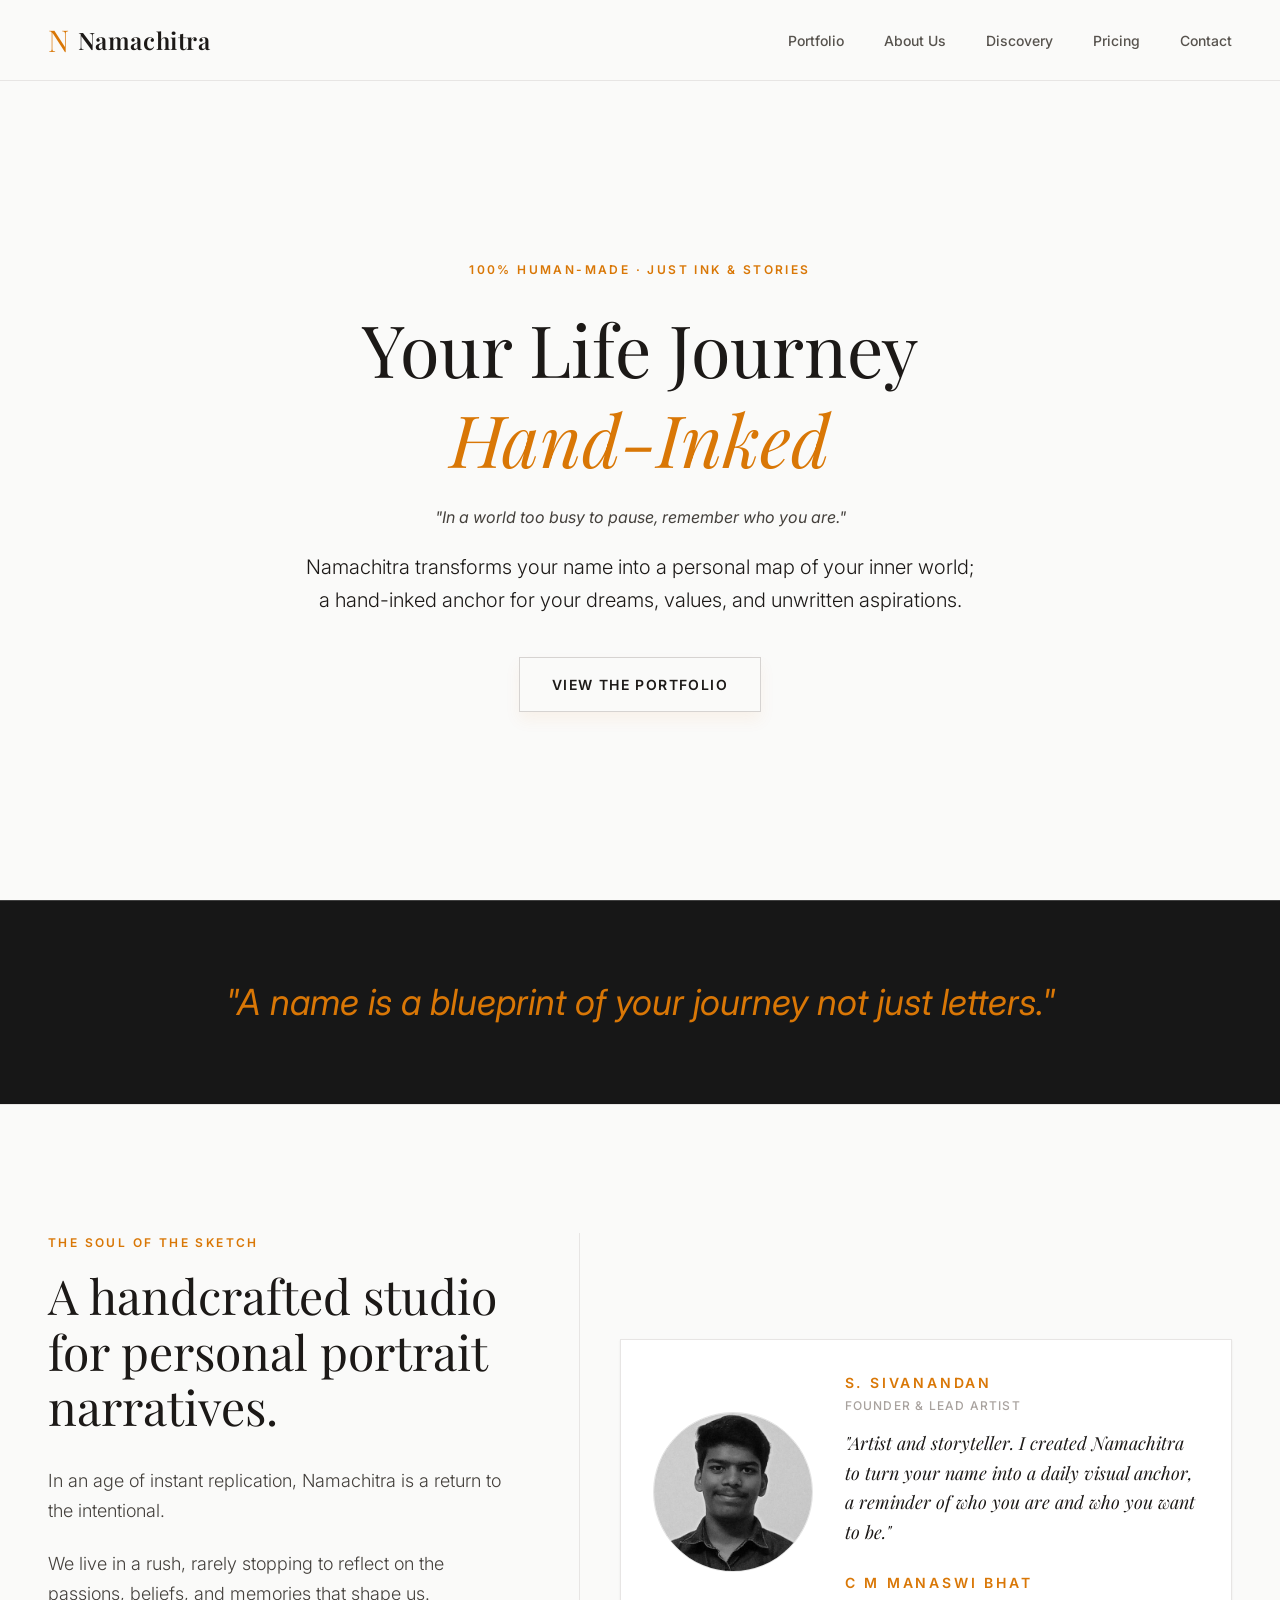
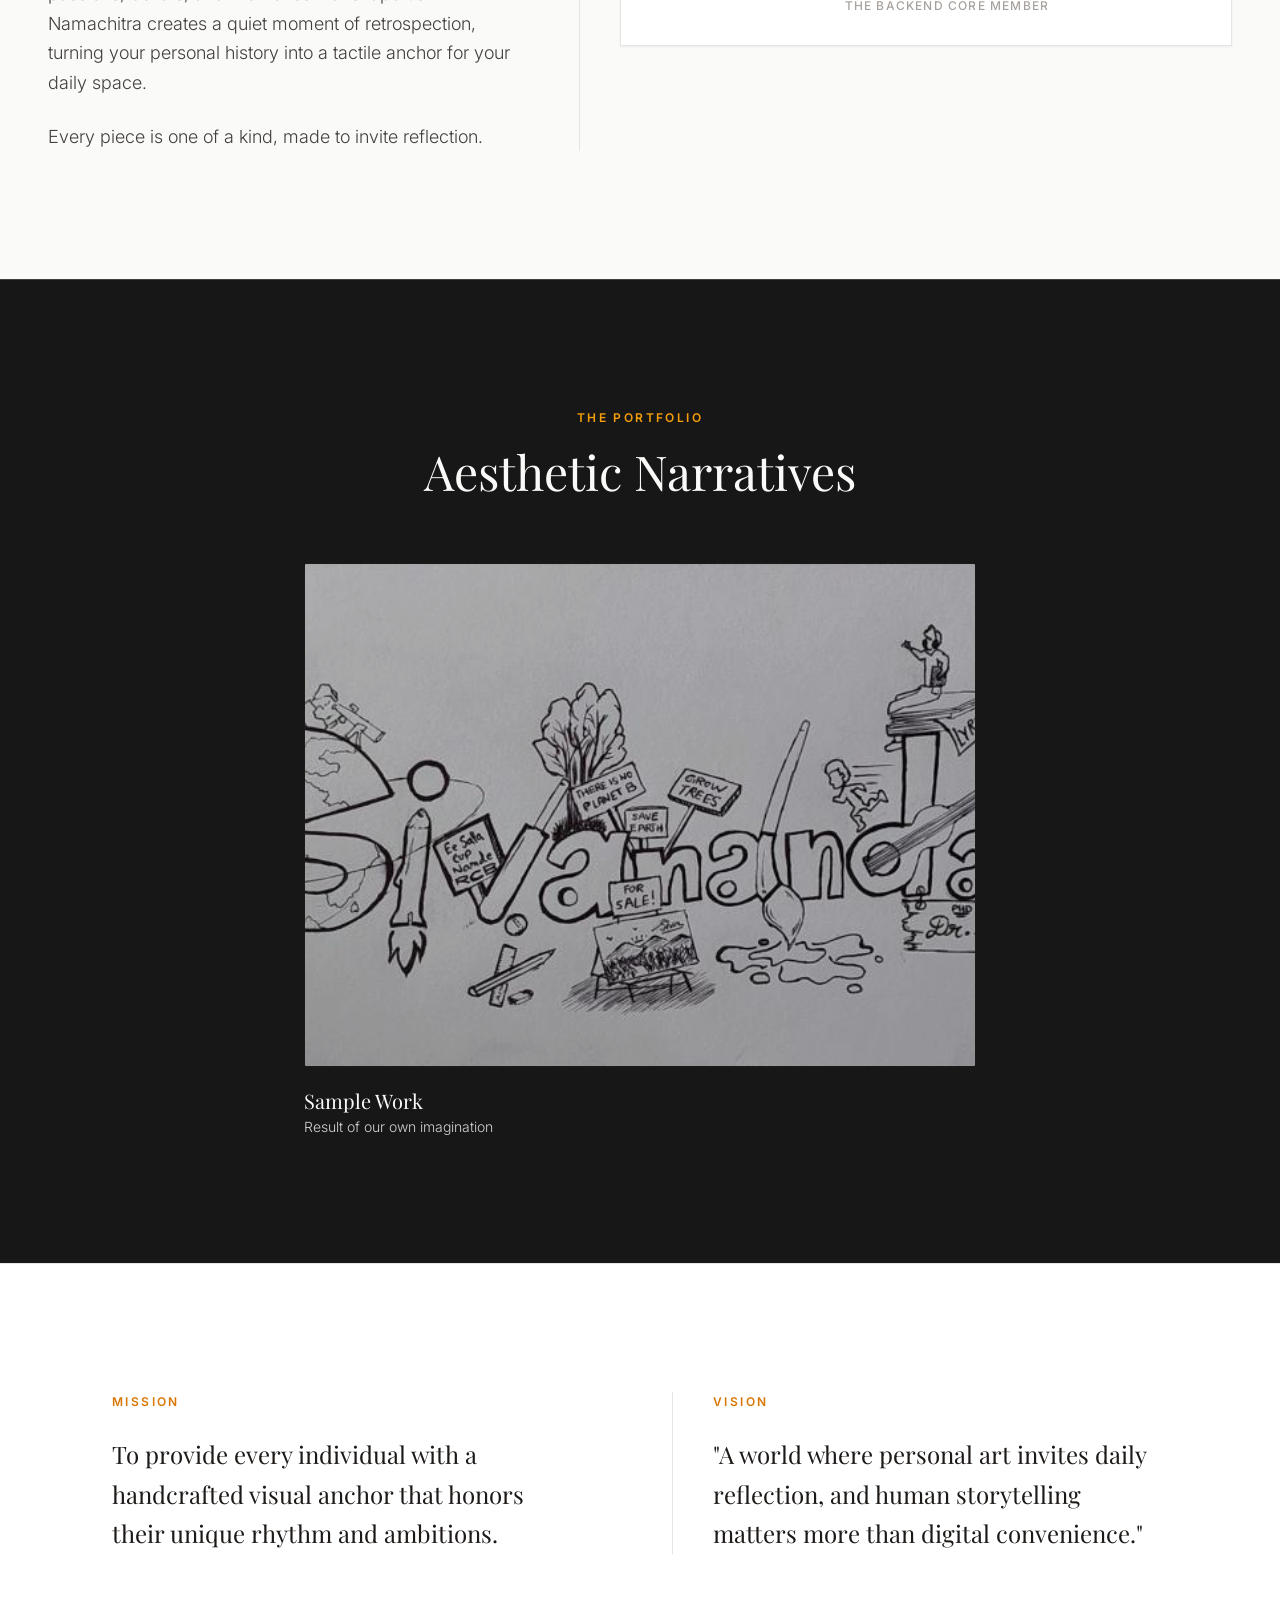
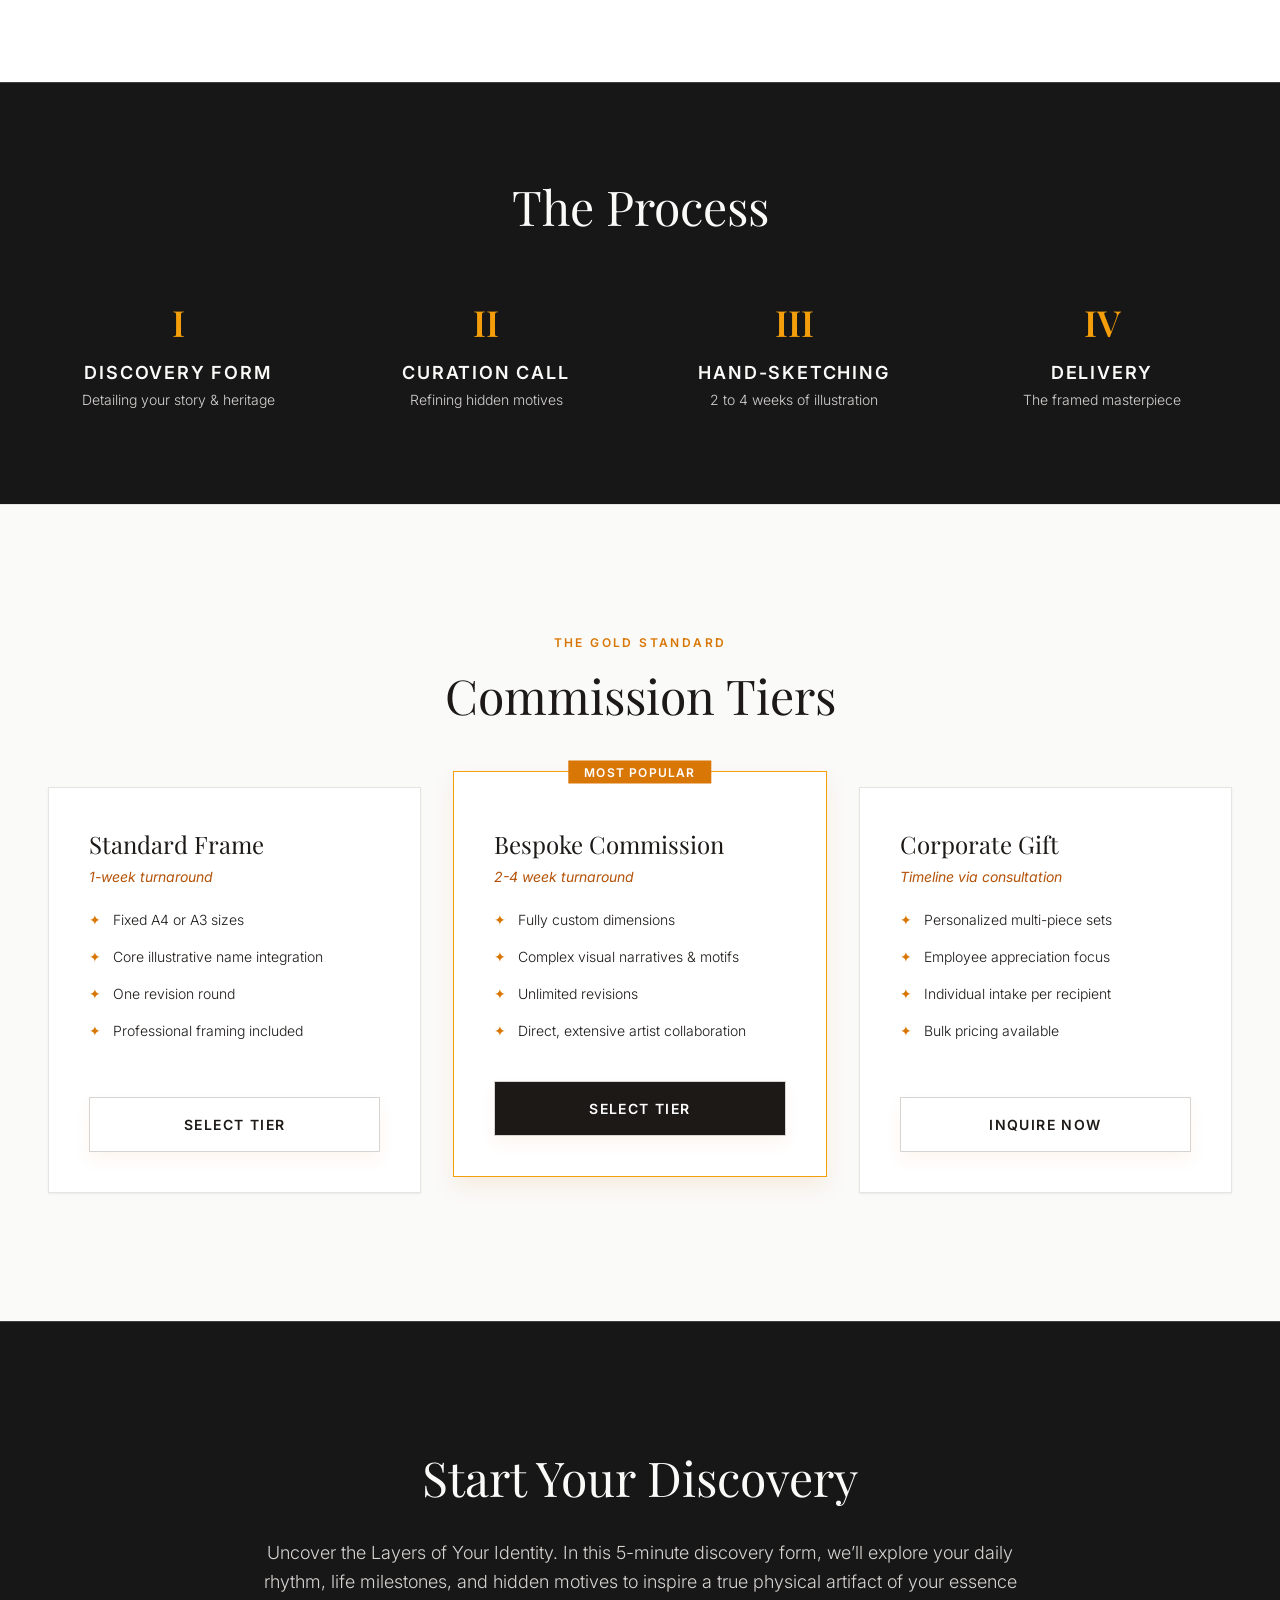
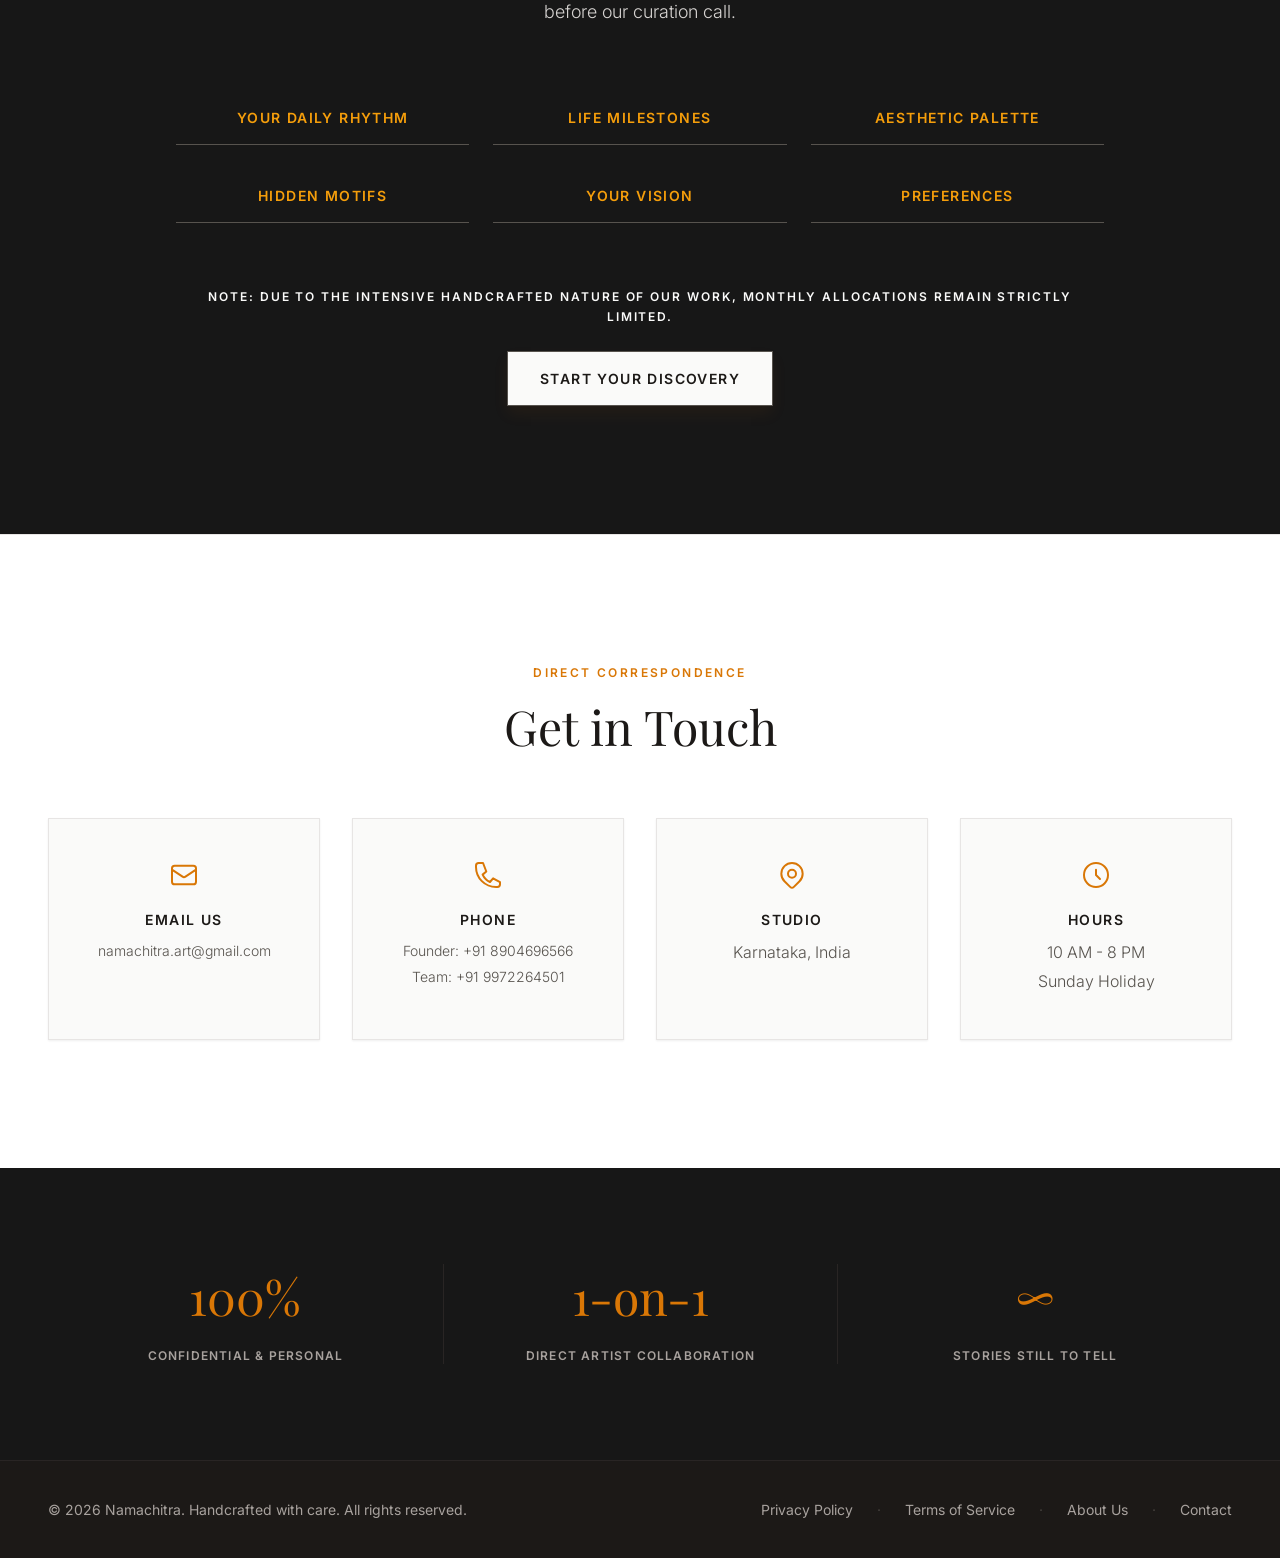
==== commit ea7dd503: "Add Namachitra homepage for bespoke hand-inked portraits (6aed81dc69648d4fae6b9369)" ====
--- a/index.html
+++ b/index.html
@@ -10,7 +10,7 @@
 <nav aria-label="Main navigation"><div class="container nav-inner"><a class="brand" href="#"><span>N</span> Namachitra</a><div class="desktop-menu"><a href="#portfolio">Portfolio</a><a href="#about">About Us</a><a href="#discovery">Discovery</a><a href="#pricing">Pricing</a><a href="#contact">Contact</a></div><button id="mobile-menu-btn" class="menu-toggle" aria-label="Toggle Navigation" aria-controls="mobile-menu" aria-expanded="false"><svg width="24" height="24" fill="none" stroke="currentColor" viewBox="0 0 24 24" aria-hidden="true"><path stroke-width="1.5" stroke-linecap="round" d="M4 6h16M4 12h16M4 18h16"/></svg></button></div><div id="mobile-menu" hidden><a href="#portfolio">Portfolio</a><a href="#about">About Us</a><a href="#discovery">Discovery</a><a href="#pricing">Pricing</a><a href="#contact">Contact</a><a class="accent" href="#discovery">Begin Commission</a></div></nav>
 <main id="main"><header class="hero"><div class="hero-content"><span class="eyebrow reveal">100% Human-Made · Just Ink &amp; Stories</span><h1 class="reveal delay-1">Your Life Journey <br><em>Hand-Inked</em></h1><p class="hero-quote reveal delay-2">"In a world too busy to pause, remember who you are."</p><p class="hero-description reveal delay-2">Namachitra transforms your name into a personal map of your inner world; a hand-inked anchor for your dreams, values, and unwritten aspirations.</p><a class="button reveal delay-3" href="#portfolio">View The Portfolio</a></div></header>
 <section class="quote dark"><div class="container"><h2><em>"A name is a blueprint of your journey not just letters."</em></h2></div></section>
-<section id="about"><div class="container about-grid"><div><span class="eyebrow">The Soul of the Sketch</span><h2>A handcrafted studio for personal portrait narratives.</h2><div class="body-copy"><p>In an age of instant replication, Namachitra is a return to the intentional.</p><p>We live in a rush, rarely stopping to reflect on the passions, beliefs, and memories that shape us. Namachitra creates a quiet moment of retrospection, turning your personal history into a tactile anchor for your daily space.</p><p>Every piece is one of a kind, made to invite reflection.</p></div></div><div class="founder-column"><div class="founder-card"><img src="/assets/founder.jpg" alt="S. Sivanandan" width="160" height="160" loading="lazy"><div><h3 class="eyebrow">S. Sivanandan</h3><p class="role">Founder &amp; Lead Artist</p><blockquote>"Artist and storyteller. I created Namachitra to turn your name into a daily visual anchor, a reminder of who you are and who you want to be."</blockquote></div></div></div></div></section>
+<section id="about"><div class="container about-grid"><div><span class="eyebrow">The Soul of the Sketch</span><h2>A handcrafted studio for personal portrait narratives.</h2><div class="body-copy"><p>In an age of instant replication, Namachitra is a return to the intentional.</p><p>We live in a rush, rarely stopping to reflect on the passions, beliefs, and memories that shape us. Namachitra creates a quiet moment of retrospection, turning your personal history into a tactile anchor for your daily space.</p><p>Every piece is one of a kind, made to invite reflection.</p></div></div><div class="founder-column"><div class="founder-card"><img src="/assets/founder.jpg" alt="S. Sivanandan" width="160" height="160" loading="lazy"><div><h3 class="eyebrow">S. Sivanandan</h3><p class="role">Founder &amp; Lead Artist</p><blockquote>"Artist and storyteller. I created Namachitra to turn your name into a daily visual anchor, a reminder of who you are and who you want to be."</blockquote><div class="team-credit"><h3 class="eyebrow">C M Manaswi Bhat</h3><p class="role">The Backend Core Member</p></div></div></div></div></div></section>
 <section id="portfolio" class="dark"><div class="container"><div class="section-heading"><span class="eyebrow">The Portfolio</span><h2>Aesthetic Narratives</h2></div><a class="artwork" href="/artwork.html" target="_blank" rel="noopener"><div class="artwork-image"><img src="/assets/sample-work.jpg" alt="Sample Work — hand-drawn illustrative name artwork" loading="lazy"><span>View Artwork ↗</span></div><h3>Sample Work</h3><p>Result of our own imagination</p></a></div></section>
 <section class="white"><div class="container mission-grid"><div><h3 class="eyebrow">Mission</h3><p>To provide every individual with a handcrafted visual anchor that honors their unique rhythm and ambitions.</p></div><div><h3 class="eyebrow">Vision</h3><p>"A world where personal art invites daily reflection, and human storytelling matters more than digital convenience."</p></div></div></section>
 <section class="dark process"><div class="container"><div class="section-heading"><h2>The Process</h2></div><div class="process-grid"><div><span>I</span><h3>Discovery Form</h3><p>Detailing your story &amp; heritage</p></div><div><span>II</span><h3>Curation Call</h3><p>Refining hidden motives</p></div><div><span>III</span><h3>Hand-Sketching</h3><p>2 to 4 weeks of illustration</p></div><div><span>IV</span><h3>Delivery</h3><p>The framed masterpiece</p></div></div></div></section>
--- a/styles.css
+++ b/styles.css
@@ -1,2 +1,4 @@
-:root{--ink:#1c1917;--paper:#fafaf9;--amber:#d97706;--charcoal:#171717;--line:#e7e5e4}*{box-sizing:border-box}html{scroll-behavior:smooth;scroll-padding-top:80px}body{margin:0;background:var(--paper);color:var(--ink);font-family:Inter,sans-serif;-webkit-font-smoothing:antialiased}::selection{background:#d9770633;color:#78350f}a{color:inherit;text-decoration:none}button{font:inherit;cursor:pointer}button,a{-webkit-tap-highlight-color:transparent}a:focus-visible,button:focus-visible{outline:2px solid var(--amber);outline-offset:5px}img{display:block;max-width:100%}h1,h2,h3,p,blockquote{margin:0}h1,h2{font-family:'Playfair Display',serif;font-weight:400}h2{font-size:48px;line-height:1.15}em{color:var(--amber);font-weight:400}.container{max-width:1280px;margin:auto;padding:0 48px}section{padding:128px 0;border-top:1px solid var(--line)}.white{background:white}.dark{background:var(--charcoal);color:var(--paper);border-color:#404040}.eyebrow{display:block;color:var(--amber);font-size:12px;font-weight:600;text-transform:uppercase;letter-spacing:.2em;margin-bottom:16px;line-height:1.6}.dark .eyebrow{color:#f59e0b}.body-copy{font-size:18px;font-weight:300;line-height:1.65;color:#44403c}.body-copy p+p{margin-top:24px}.dark .body-copy{color:#d6d3d1}.section-heading{text-align:center;margin-bottom:64px}.button{display:inline-flex;align-items:center;justify-content:center;text-align:center;padding:16px 32px;border:1px solid #d6d3d1;font-size:14px;font-weight:600;text-transform:uppercase;letter-spacing:.1em;line-height:1.5;transition:background .3s,color .3s,border-color .3s;box-shadow:0 8px 15px #d9770610}.button:hover{background:#b45309;border-color:#b45309;color:white}.filled{background:var(--ink);color:white}.light{background:var(--paper);color:var(--ink);border-color:#57534e}.light:hover{background:var(--amber);border-color:var(--amber)}nav{position:fixed;top:0;left:0;right:0;z-index:50;background:#fafaf9eb;backdrop-filter:blur(12px);border-bottom:1px solid var(--line)}.nav-inner{height:80px;display:flex;align-items:center;justify-content:space-between}.brand{display:flex;align-items:center;gap:8px;font:600 24px 'Playfair Display',serif;letter-spacing:.025em}.brand span{color:var(--amber);font-size:30px;font-weight:400}.desktop-menu{display:flex;gap:40px;align-items:center}.desktop-menu a{font-size:14px;font-weight:500;color:#57534e;position:relative;padding:4px 0}.desktop-menu a::after{content:'';position:absolute;bottom:0;left:0;width:100%;height:1px;background:var(--amber);transform:scaleX(0);transform-origin:left;transition:transform .3s}.desktop-menu a:hover{color:var(--amber)}.desktop-menu a:hover::after{transform:scaleX(1)}.menu-toggle{display:none;border:0;background:none;padding:10px;color:var(--ink)}[hidden]{display:none!important}#mobile-menu{position:absolute;width:100%;background:var(--paper);padding:24px;border-bottom:1px solid var(--line);box-shadow:0 20px 25px #0002}#mobile-menu a{display:block;margin-bottom:20px;color:#57534e}#mobile-menu a:last-child{margin:0}.accent{color:var(--amber)!important}.hero{min-height:100svh;display:flex;align-items:center;justify-content:center;text-align:center;padding:120px 24px 48px;background:linear-gradient(#fafaf9cc,var(--paper)),url('https://images.unsplash.com/photo-1583225214464-9296029427b7?auto=format&fit=crop&q=80&w=2000') center/cover}.hero-content{max-width:850px}.hero .eyebrow{margin-bottom:24px}.hero h1{font-size:72px;line-height:1.25;margin-bottom:24px}.hero-quote{font-size:16px;font-style:italic;margin-bottom:24px;color:#44403c}.hero-description{font-size:20px;font-weight:300;line-height:1.65;max-width:672px;margin:0 auto 40px}.quote{padding:80px 0;text-align:center}.quote h2{font-family:Inter,sans-serif;font-size:36px;max-width:850px;margin:auto;line-height:1.2}.about-grid{display:grid;grid-template-columns:5fr 7fr;gap:64px}.about-grid h2{margin-bottom:32px}.founder-column{padding-left:40px;border-left:1px solid var(--line);display:flex;align-items:center}.founder-card{background:white;border:1px solid var(--line);padding:32px;display:flex;align-items:center;gap:32px;box-shadow:0 1px 2px #0001;transition:border-color .3s}.founder-card:hover{border-color:#fbbf24}.founder-card img{width:160px;height:160px;object-fit:cover;border-radius:50%;border:1px solid var(--line);filter:grayscale(1);flex-shrink:0;transition:filter .5s}.founder-card img:hover{filter:grayscale(0)}.founder-card .eyebrow{font-size:14px;margin-bottom:4px}.role{text-transform:uppercase;letter-spacing:.1em;font-size:12px;font-weight:500;color:#a8a29e;margin-bottom:16px}.founder-card blockquote{font:italic 18px/1.65 'Playfair Display',serif}.artwork{display:block;max-width:672px;margin:auto}.artwork-image{position:relative;aspect-ratio:4/3;overflow:hidden;background:var(--ink);border:1px solid var(--ink);border-radius:2px}.artwork-image img{width:100%;height:100%;object-fit:cover;opacity:.9;transition:transform .7s,opacity .3s}.artwork-image span{position:absolute;inset:0;display:flex;align-items:flex-end;padding:24px;color:#f59e0b;font-size:14px;letter-spacing:.1em;text-transform:uppercase;font-weight:600;background:linear-gradient(transparent,#1c1917f2);opacity:0;transition:opacity .3s}.artwork:hover img{transform:scale(1.05);opacity:1}.artwork:hover span,.artwork:focus-visible span{opacity:1}.artwork h3{font:20px 'Playfair Display',serif;margin-top:20px;transition:color .3s}.artwork:hover h3{color:#f59e0b}.artwork>p{font-size:14px;font-weight:300;color:#d6d3d1;margin-top:4px}.mission-grid{max-width:1152px;display:grid;grid-template-columns:1fr 1fr;gap:64px}.mission-grid>div:first-child{padding-right:40px}.mission-grid>div+div{padding-left:40px;border-left:1px solid var(--line)}.mission-grid .eyebrow{margin-bottom:24px}.mission-grid p{font:24px/1.65 'Playfair Display',serif}.process{padding:96px 0}.process-grid{display:grid;grid-template-columns:repeat(4,1fr);gap:48px;text-align:center}.process-grid span{display:block;font:600 36px 'Playfair Display',serif;color:#f59e0b;margin-bottom:16px}.process-grid h3{font-size:18px;font-weight:600;letter-spacing:.1em;text-transform:uppercase}.process-grid p{color:#d6d3d1;font-size:14px;font-weight:300;margin-top:8px}.tiers{display:grid;grid-template-columns:repeat(3,1fr);gap:32px;align-items:stretch}.tier{position:relative;background:white;padding:40px;border:1px solid var(--line);display:flex;flex-direction:column;box-shadow:0 1px 2px #0001;transition:border-color .3s}.tier:hover{border-color:#fbbf24}.tier h3{font:24px 'Playfair Display',serif;margin-bottom:8px}.timing{font-size:14px;font-style:italic;color:#b45309;margin-bottom:24px}.tier ul{padding:0;margin:0 0 40px;list-style:none;flex:1}.tier li{font-size:14px;font-weight:300;line-height:1.5;display:flex;gap:12px;margin-bottom:16px}.tier li::before{content:'✦';color:var(--amber)}.tier li:last-child{margin:0}.tier .button{width:100%;padding-left:16px;padding-right:16px}.popular{border-color:#f59e0b;transform:translateY(-16px);box-shadow:0 10px 20px #d977061a}.popular h3{margin-top:16px}.popular-label{position:absolute;top:0;left:50%;transform:translate(-50%,-50%);white-space:nowrap;background:var(--amber);color:white;padding:4px 16px;font-size:12px;text-transform:uppercase;letter-spacing:.1em;font-weight:600}.discovery{max-width:1024px;text-align:center}.discovery h2{margin-bottom:32px}.discovery .body-copy{max-width:768px;margin:0 auto 64px}.discovery-grid{display:grid;grid-template-columns:repeat(3,1fr);gap:24px;margin-bottom:64px}.discovery-grid div{border-bottom:1px solid #57534e;padding:16px 0;color:#f59e0b;text-transform:uppercase;letter-spacing:.1em;font-size:14px;font-weight:600;line-height:1.5}.availability{font-size:12px;font-weight:600;text-transform:uppercase;letter-spacing:.16em;margin-bottom:24px;line-height:1.7}.contact-grid{display:grid;grid-template-columns:repeat(4,minmax(0,1fr));gap:32px}.contact-card{padding:40px 20px;background:var(--paper);border:1px solid var(--line);text-align:center;box-shadow:0 1px 2px #0001;transition:border-color .3s;min-width:0}.contact-card:hover{border-color:#fbbf24}.contact-card svg{margin:0 auto 16px;color:var(--amber)}.contact-card h3{font-size:14px;text-transform:uppercase;letter-spacing:.1em;margin-bottom:12px;font-weight:600}.contact-card a{display:block;font-size:14px;overflow-wrap:anywhere}.contact-card a,.contact-card p{color:#57534e;font-weight:300;margin-bottom:4px;line-height:1.6}.contact-card a:hover{color:var(--amber)}.stats{padding-top:96px;padding-bottom:96px;display:grid;grid-template-columns:repeat(3,1fr);text-align:center}.stats>div+div{border-left:1px solid #292524}.stats strong{display:block;font:48px 'Playfair Display',serif;color:var(--amber);margin-bottom:16px}.stats span{font-size:12px;text-transform:uppercase;letter-spacing:.1em;color:#a8a29e;font-weight:600}.footer-bottom{background:var(--ink);border-top:1px solid #292524;padding:40px 0;color:#a8a29e;font-size:14px}.footer-bottom .container{display:flex;align-items:center;justify-content:space-between;gap:24px}.footer-links{display:flex;flex-wrap:wrap;align-items:center;justify-content:center;gap:12px 24px}.footer-links button{padding:0;border:0;background:none;color:inherit}.footer-links a:hover,.footer-links button:hover{color:var(--amber)}.footer-links span{color:#44403c}dialog{border:1px solid var(--line);border-radius:2px;max-width:768px;width:calc(100% - 32px);max-height:85svh;background:white;padding:48px;color:var(--ink);box-shadow:0 25px 50px #0004}dialog::backdrop{background:#1c191766;backdrop-filter:blur(4px)}dialog h2{font-size:30px;margin-bottom:24px;padding-right:24px}dialog h3{font:500 16px/1.5 Inter,sans-serif;color:var(--ink);margin:24px 0 8px}dialog h4{font-size:14px;font-weight:500;margin:16px 0 8px}dialog p,dialog li{font-size:14px;line-height:1.65;font-weight:300;color:#57534e}dialog p+p{margin-top:12px}dialog ul{padding-left:20px}dialog li{margin-bottom:6px}dialog strong{font-weight:600}dialog .acknowledge{border-top:1px solid var(--line);margin-top:32px;padding-top:24px}.close-dialog{position:absolute;top:16px;right:20px;background:none;border:0;color:#78716c;font-size:30px;line-height:1;padding:8px}.close-dialog:hover{color:var(--amber)}.acknowledge .button{background:var(--amber);color:white}.skip-link{position:fixed;left:16px;top:12px;z-index:100;background:var(--paper);padding:12px;transform:translateY(-150%)}.skip-link:focus{transform:translateY(0)}.reveal{animation:fade-up 1s ease-out both}.delay-1{animation-delay:.1s}.delay-2{animation-delay:.2s}.delay-3{animation-delay:.3s}@keyframes fade-up{from{opacity:0;transform:translateY(20px)}to{opacity:1;transform:translateY(0)}}.artwork-page{min-height:100svh;display:grid;place-items:center;padding:48px}.artwork-detail{max-width:1152px;display:grid;grid-template-columns:1fr 1fr;background:white;border:1px solid var(--line);box-shadow:0 20px 25px #0002}.detail-image{background:#f5f5f4}.detail-image img{width:100%;height:100%;object-fit:cover;min-height:400px}.detail-copy{padding:64px;display:flex;flex-direction:column;justify-content:center}.detail-copy h1{font-size:60px;line-height:1.1;margin-bottom:32px}.artist{border-top:1px solid var(--line);margin-top:48px;padding-top:32px;display:flex;align-items:center;justify-content:space-between;gap:16px}.artist .role{display:block;margin-bottom:4px}.artist p{font:20px 'Playfair Display',serif;color:#b45309}.artist .button{font-size:12px;padding:12px 20px}
+:root{--ink:#1c1917;--paper:#fafaf9;--amber:#d97706;--charcoal:#171717;--line:#e7e5e4}*{box-sizing:border-box}html{scroll-behavior:smooth;scroll-padding-top:80px}body{margin:0;background:var(--paper);color:var(--ink);font-family:Inter,sans-serif;-webkit-font-smoothing:antialiased}::selection{background:#d9770633;color:#78350f}a{color:inherit;text-decoration:none}button{font:inherit;cursor:pointer}button,a{-webkit-tap-highlight-color:transparent}a:focus-visible,button:focus-visible{outline:2px solid var(--amber);outline-offset:5px}img{display:block;max-width:100%}h1,h2,h3,p,blockquote{margin:0}h1,h2{font-family:'Playfair Display',serif;font-weight:400}h2{font-size:48px;line-height:1.15}em{color:var(--amber);font-weight:400}.container{max-width:1280px;margin:auto;padding:0 48px}section{padding:128px 0;border-top:1px solid var(--line)}.white{background:white}.dark{background:var(--charcoal);color:var(--paper);border-color:#404040}.eyebrow{display:block;color:var(--amber);font-size:12px;font-weight:600;text-transform:uppercase;letter-spacing:.2em;margin-bottom:16px;line-height:1.6}.dark .eyebrow{color:#f59e0b}.body-copy{font-size:18px;font-weight:300;line-height:1.65;color:#44403c}.body-copy p+p{margin-top:24px}.dark .body-copy{color:#d6d3d1}.section-heading{text-align:center;margin-bottom:64px}.button{display:inline-flex;align-items:center;justify-content:center;text-align:center;padding:16px 32px;border:1px solid #d6d3d1;font-size:14px;font-weight:600;text-transform:uppercase;letter-spacing:.1em;line-height:1.5;transition:background .3s,color .3s,border-color .3s;box-shadow:0 8px 15px #d9770610}.button:hover{background:#b45309;border-color:#b45309;color:white}.filled{background:var(--ink);color:white}.light{background:var(--paper);color:var(--ink);border-color:#57534e}.light:hover{background:var(--amber);border-color:var(--amber)}nav{position:fixed;top:0;left:0;right:0;z-index:50;background:#fafaf9eb;backdrop-filter:blur(12px);border-bottom:1px solid var(--line)}.nav-inner{height:80px;display:flex;align-items:center;justify-content:space-between}.brand{display:flex;align-items:center;gap:8px;font:600 24px 'Playfair Display',serif;letter-spacing:.025em}.brand span{color:var(--amber);font-size:30px;font-weight:400}.desktop-menu{display:flex;gap:40px;align-items:center}.desktop-menu a{font-size:14px;font-weight:500;color:#57534e;position:relative;padding:4px 0}.desktop-menu a::after{content:'';position:absolute;bottom:0;left:0;width:100%;height:1px;background:var(--amber);transform:scaleX(0);transform-origin:left;transition:transform .3s}.desktop-menu a:hover{color:var(--amber)}.desktop-menu a:hover::after{transform:scaleX(1)}.menu-toggle{display:none;border:0;background:none;padding:10px;color:var(--ink)}[hidden]{display:none!important}#mobile-menu{position:absolute;width:100%;background:var(--paper);padding:24px;border-bottom:1px solid var(--line);box-shadow:0 20px 25px #0002}#mobile-menu a{display:block;margin-bottom:20px;color:#57534e}#mobile-menu a:last-child{margin:0}.accent{color:var(--amber)!important}.hero{min-height:100svh;display:flex;align-items:center;justify-content:center;text-align:center;padding:120px 24px 48px;background:linear-gradient(#fafaf9fc,var(--paper)),url('https://images.unsplash.com/photo-1583225214464-9296029427b7?auto=format&fit=crop&q=80&w=2000') center/cover}.hero-content{max-width:850px}.hero .eyebrow{margin-bottom:24px}.hero h1{font-size:72px;line-height:1.25;margin-bottom:24px}.hero-quote{font-size:16px;font-style:italic;margin-bottom:24px;color:#44403c}.hero-description{font-size:20px;font-weight:300;line-height:1.65;max-width:672px;margin:0 auto 40px}.quote{padding:80px 0;text-align:center}.quote h2{font-family:Inter,sans-serif;font-size:36px;max-width:850px;margin:auto;line-height:1.2}.about-grid{display:grid;grid-template-columns:5fr 7fr;gap:64px}.about-grid h2{margin-bottom:32px}.founder-column{padding-left:40px;border-left:1px solid var(--line);display:flex;align-items:center}.founder-card{background:white;border:1px solid var(--line);padding:32px;display:flex;align-items:center;gap:32px;box-shadow:0 1px 2px #0001;transition:border-color .3s}.founder-card:hover{border-color:#fbbf24}.founder-card img{width:160px;height:160px;object-fit:cover;border-radius:50%;border:1px solid var(--line);filter:grayscale(1);flex-shrink:0;transition:filter .5s}.founder-card img:hover{filter:grayscale(0)}.founder-card .eyebrow{font-size:14px;margin-bottom:4px}.role{text-transform:uppercase;letter-spacing:.1em;font-size:12px;font-weight:500;color:#a8a29e;margin-bottom:16px}.founder-card blockquote{font:italic 18px/1.65 'Playfair Display',serif}.artwork{display:block;max-width:672px;margin:auto}.artwork-image{position:relative;aspect-ratio:4/3;overflow:hidden;background:var(--ink);border:1px solid var(--ink);border-radius:2px}.artwork-image img{width:100%;height:100%;object-fit:cover;opacity:.9;transition:transform .7s,opacity .3s}.artwork-image span{position:absolute;inset:0;display:flex;align-items:flex-end;padding:24px;color:#f59e0b;font-size:14px;letter-spacing:.1em;text-transform:uppercase;font-weight:600;background:linear-gradient(transparent,#1c1917f2);opacity:0;transition:opacity .3s}.artwork:hover img{transform:scale(1.05);opacity:1}.artwork:hover span,.artwork:focus-visible span{opacity:1}.artwork h3{font:20px 'Playfair Display',serif;margin-top:20px;transition:color .3s}.artwork:hover h3{color:#f59e0b}.artwork>p{font-size:14px;font-weight:300;color:#d6d3d1;margin-top:4px}.mission-grid{max-width:1152px;display:grid;grid-template-columns:1fr 1fr;gap:64px}.mission-grid>div:first-child{padding-right:40px}.mission-grid>div+div{padding-left:40px;border-left:1px solid var(--line)}.mission-grid .eyebrow{margin-bottom:24px}.mission-grid p{font:24px/1.65 'Playfair Display',serif}.process{padding:96px 0}.process-grid{display:grid;grid-template-columns:repeat(4,1fr);gap:48px;text-align:center}.process-grid span{display:block;font:600 36px 'Playfair Display',serif;color:#f59e0b;margin-bottom:16px}.process-grid h3{font-size:18px;font-weight:600;letter-spacing:.1em;text-transform:uppercase}.process-grid p{color:#d6d3d1;font-size:14px;font-weight:300;margin-top:8px}.tiers{display:grid;grid-template-columns:repeat(3,1fr);gap:32px;align-items:stretch}.tier{position:relative;background:white;padding:40px;border:1px solid var(--line);display:flex;flex-direction:column;box-shadow:0 1px 2px #0001;transition:border-color .3s}.tier:hover{border-color:#fbbf24}.tier h3{font:24px 'Playfair Display',serif;margin-bottom:8px}.timing{font-size:14px;font-style:italic;color:#b45309;margin-bottom:24px}.tier ul{padding:0;margin:0 0 40px;list-style:none;flex:1}.tier li{font-size:14px;font-weight:300;line-height:1.5;display:flex;gap:12px;margin-bottom:16px}.tier li::before{content:'✦';color:var(--amber)}.tier li:last-child{margin:0}.tier .button{width:100%;padding-left:16px;padding-right:16px}.popular{border-color:#f59e0b;transform:translateY(-16px);box-shadow:0 10px 20px #d977061a}.popular h3{margin-top:16px}.popular-label{position:absolute;top:0;left:50%;transform:translate(-50%,-50%);white-space:nowrap;background:var(--amber);color:white;padding:4px 16px;font-size:12px;text-transform:uppercase;letter-spacing:.1em;font-weight:600}.discovery{max-width:1024px;text-align:center}.discovery h2{margin-bottom:32px}.discovery .body-copy{max-width:768px;margin:0 auto 64px}.discovery-grid{display:grid;grid-template-columns:repeat(3,1fr);gap:24px;margin-bottom:64px}.discovery-grid div{border-bottom:1px solid #57534e;padding:16px 0;color:#f59e0b;text-transform:uppercase;letter-spacing:.1em;font-size:14px;font-weight:600;line-height:1.5}.availability{font-size:12px;font-weight:600;text-transform:uppercase;letter-spacing:.16em;margin-bottom:24px;line-height:1.7}.contact-grid{display:grid;grid-template-columns:repeat(4,minmax(0,1fr));gap:32px}.contact-card{padding:40px 20px;background:var(--paper);border:1px solid var(--line);text-align:center;box-shadow:0 1px 2px #0001;transition:border-color .3s;min-width:0}.contact-card:hover{border-color:#fbbf24}.contact-card svg{margin:0 auto 16px;color:var(--amber)}.contact-card h3{font-size:14px;text-transform:uppercase;letter-spacing:.1em;margin-bottom:12px;font-weight:600}.contact-card a{display:block;font-size:14px;overflow-wrap:anywhere}.contact-card a,.contact-card p{color:#57534e;font-weight:300;margin-bottom:4px;line-height:1.6}.contact-card a:hover{color:var(--amber)}.stats{padding-top:96px;padding-bottom:96px;display:grid;grid-template-columns:repeat(3,1fr);text-align:center}.stats>div+div{border-left:1px solid #292524}.stats strong{display:block;font:48px 'Playfair Display',serif;color:var(--amber);margin-bottom:16px}.stats span{font-size:12px;text-transform:uppercase;letter-spacing:.1em;color:#a8a29e;font-weight:600}.footer-bottom{background:var(--ink);border-top:1px solid #292524;padding:40px 0;color:#a8a29e;font-size:14px}.footer-bottom .container{display:flex;align-items:center;justify-content:space-between;gap:24px}.footer-links{display:flex;flex-wrap:wrap;align-items:center;justify-content:center;gap:12px 24px}.footer-links button{padding:0;border:0;background:none;color:inherit}.footer-links a:hover,.footer-links button:hover{color:var(--amber)}.footer-links span{color:#44403c}dialog{border:1px solid var(--line);border-radius:2px;max-width:768px;width:calc(100% - 32px);max-height:85svh;background:white;padding:48px;color:var(--ink);box-shadow:0 25px 50px #0004}dialog::backdrop{background:#1c191766;backdrop-filter:blur(4px)}dialog h2{font-size:30px;margin-bottom:24px;padding-right:24px}dialog h3{font:500 16px/1.5 Inter,sans-serif;color:var(--ink);margin:24px 0 8px}dialog h4{font-size:14px;font-weight:500;margin:16px 0 8px}dialog p,dialog li{font-size:14px;line-height:1.65;font-weight:300;color:#57534e}dialog p+p{margin-top:12px}dialog ul{padding-left:20px}dialog li{margin-bottom:6px}dialog strong{font-weight:600}dialog .acknowledge{border-top:1px solid var(--line);margin-top:32px;padding-top:24px}.close-dialog{position:absolute;top:16px;right:20px;background:none;border:0;color:#78716c;font-size:30px;line-height:1;padding:8px}.close-dialog:hover{color:var(--amber)}.acknowledge .button{background:var(--amber);color:white}.skip-link{position:fixed;left:16px;top:12px;z-index:100;background:var(--paper);padding:12px;transform:translateY(-150%)}.skip-link:focus{transform:translateY(0)}.reveal{animation:fade-up 1s ease-out both}.delay-1{animation-delay:.1s}.delay-2{animation-delay:.2s}.delay-3{animation-delay:.3s}@keyframes fade-up{from{opacity:0;transform:translateY(20px)}to{opacity:1;transform:translateY(0)}}.artwork-page{min-height:100svh;display:grid;place-items:center;padding:48px}.artwork-detail{max-width:1152px;display:grid;grid-template-columns:1fr 1fr;background:white;border:1px solid var(--line);box-shadow:0 20px 25px #0002}.detail-image{background:#f5f5f4}.detail-image img{width:100%;height:100%;object-fit:cover;min-height:400px}.detail-copy{padding:64px;display:flex;flex-direction:column;justify-content:center}.detail-copy h1{font-size:60px;line-height:1.1;margin-bottom:32px}.artist{border-top:1px solid var(--line);margin-top:48px;padding-top:32px;display:flex;align-items:center;justify-content:space-between;gap:16px}.artist .role{display:block;margin-bottom:4px}.artist p{font:20px 'Playfair Display',serif;color:#b45309}.artist .button{font-size:12px;padding:12px 20px}
 @media(max-width:1100px){.founder-card{flex-direction:column;text-align:center}.contact-grid{grid-template-columns:repeat(2,minmax(0,1fr))}.desktop-menu{gap:24px}.tier{padding:32px 24px}.footer-bottom .container{flex-direction:column;text-align:center}}@media(max-width:767px){.container{padding-left:24px;padding-right:24px}section{padding:96px 0}h2{font-size:36px}.desktop-menu{display:none}.menu-toggle{display:block}.brand{font-size:24px}.hero h1{font-size:48px}.hero-description{font-size:18px}.hero-quote{font-size:14px}.quote{padding:96px 0}.quote h2{font-size:30px}.about-grid{grid-template-columns:1fr;gap:64px}.about-grid h2{font-size:30px}.founder-column{padding:0;border:0}.founder-card{flex-direction:row;text-align:left}.mission-grid{grid-template-columns:1fr;gap:64px}.mission-grid>div:first-child,.mission-grid>div+div{padding:0;border:0}.process-grid{grid-template-columns:repeat(2,1fr)}.tiers{grid-template-columns:1fr;gap:32px}.tier{padding:40px}.popular{transform:none}.discovery-grid{grid-template-columns:repeat(2,1fr)}.stats{grid-template-columns:1fr;gap:32px;padding-top:80px;padding-bottom:80px}.stats>div+div{border-left:0;border-top:1px solid #292524;padding-top:32px}.stats strong{font-size:40px}.footer-bottom{line-height:1.6}.artwork-page{padding:24px}.artwork-detail{grid-template-columns:1fr}.detail-copy{padding:32px}.detail-copy h1{font-size:40px}.detail-image img{min-height:0;max-height:70svh;object-fit:contain}dialog{padding:32px}.section-heading h2{font-size:36px}}@media(max-width:540px){.hero .button,.discovery .button{width:100%}.founder-card{flex-direction:column;text-align:center}.founder-card img{width:128px;height:128px}.process-grid{grid-template-columns:1fr;gap:48px}.contact-grid{grid-template-columns:1fr}.footer-links span{display:none}.artist{align-items:flex-start;flex-direction:column}}@media(prefers-reduced-motion:reduce){html{scroll-behavior:auto}*,*::before,*::after{animation:none!important;transition:none!important}}
+
+.team-credit{margin-top:24px}.team-credit .eyebrow{color:#d97706}.team-credit .role{margin-bottom:0}
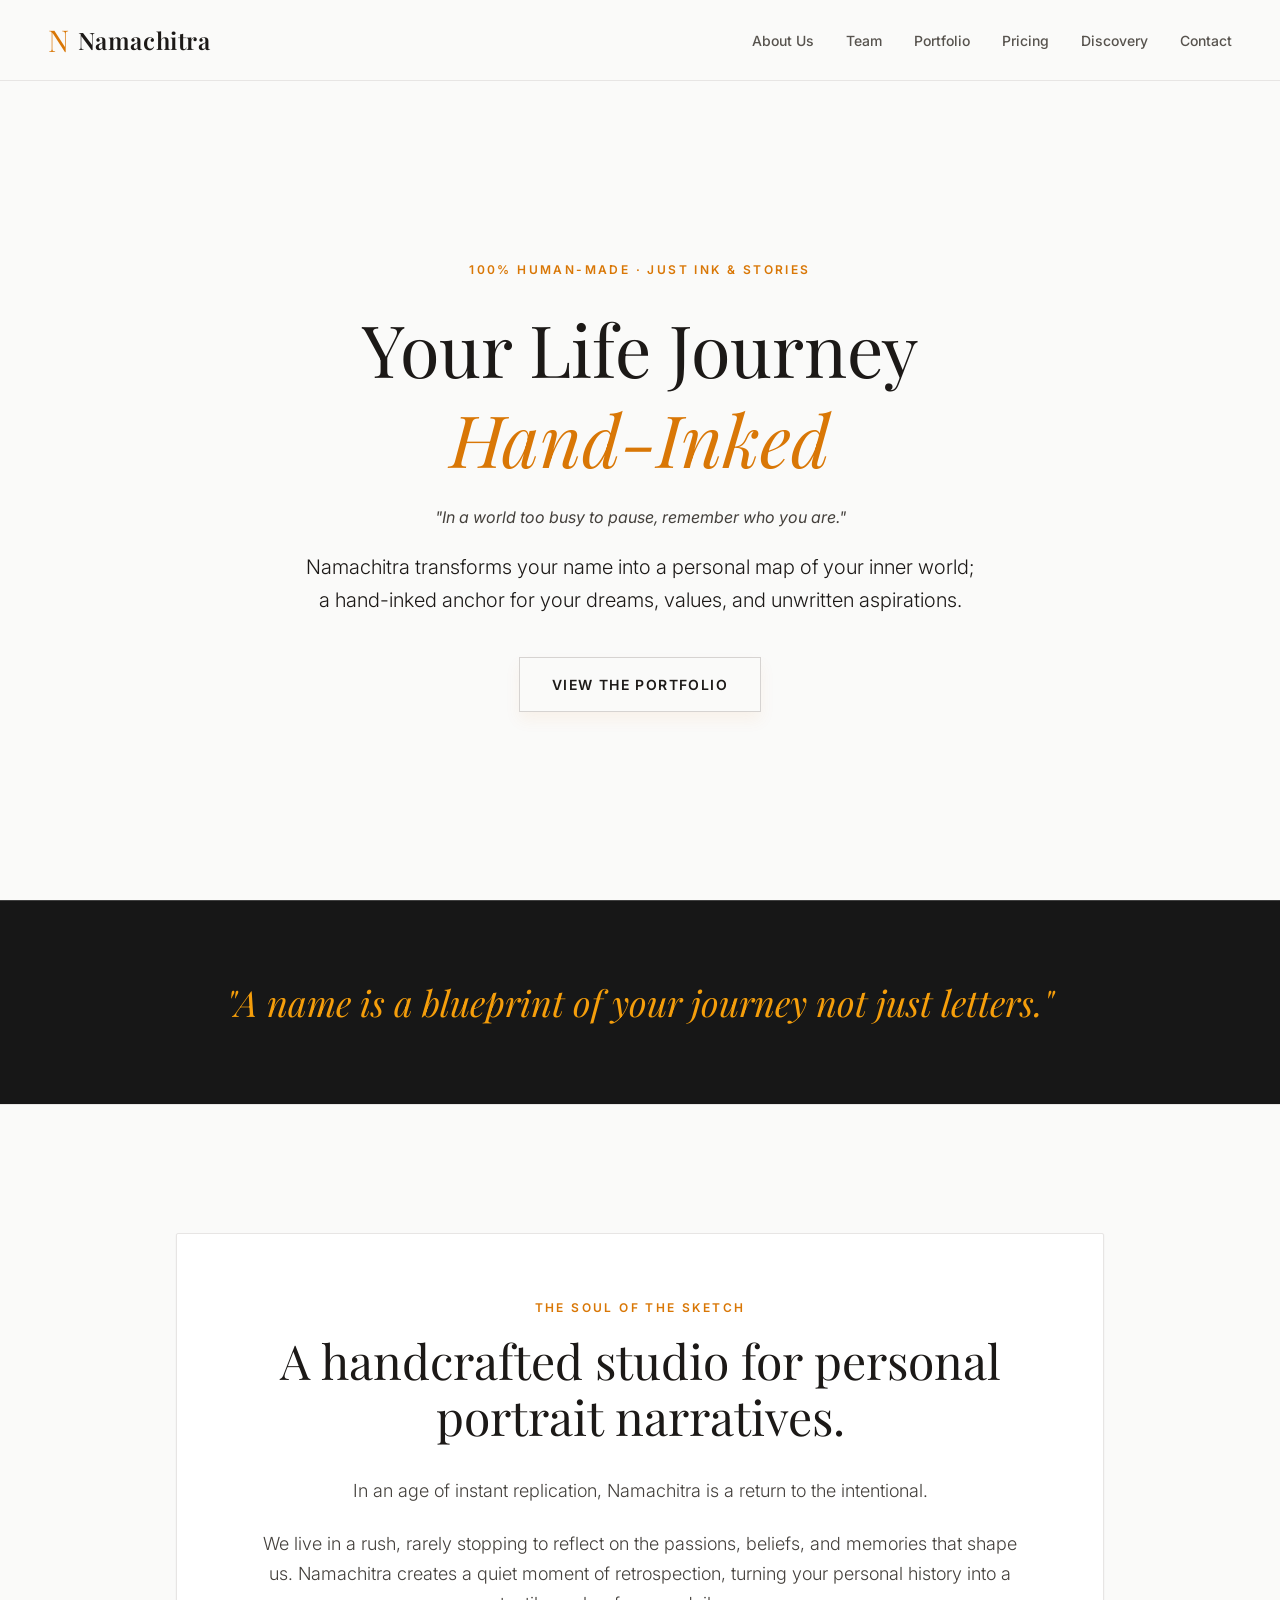
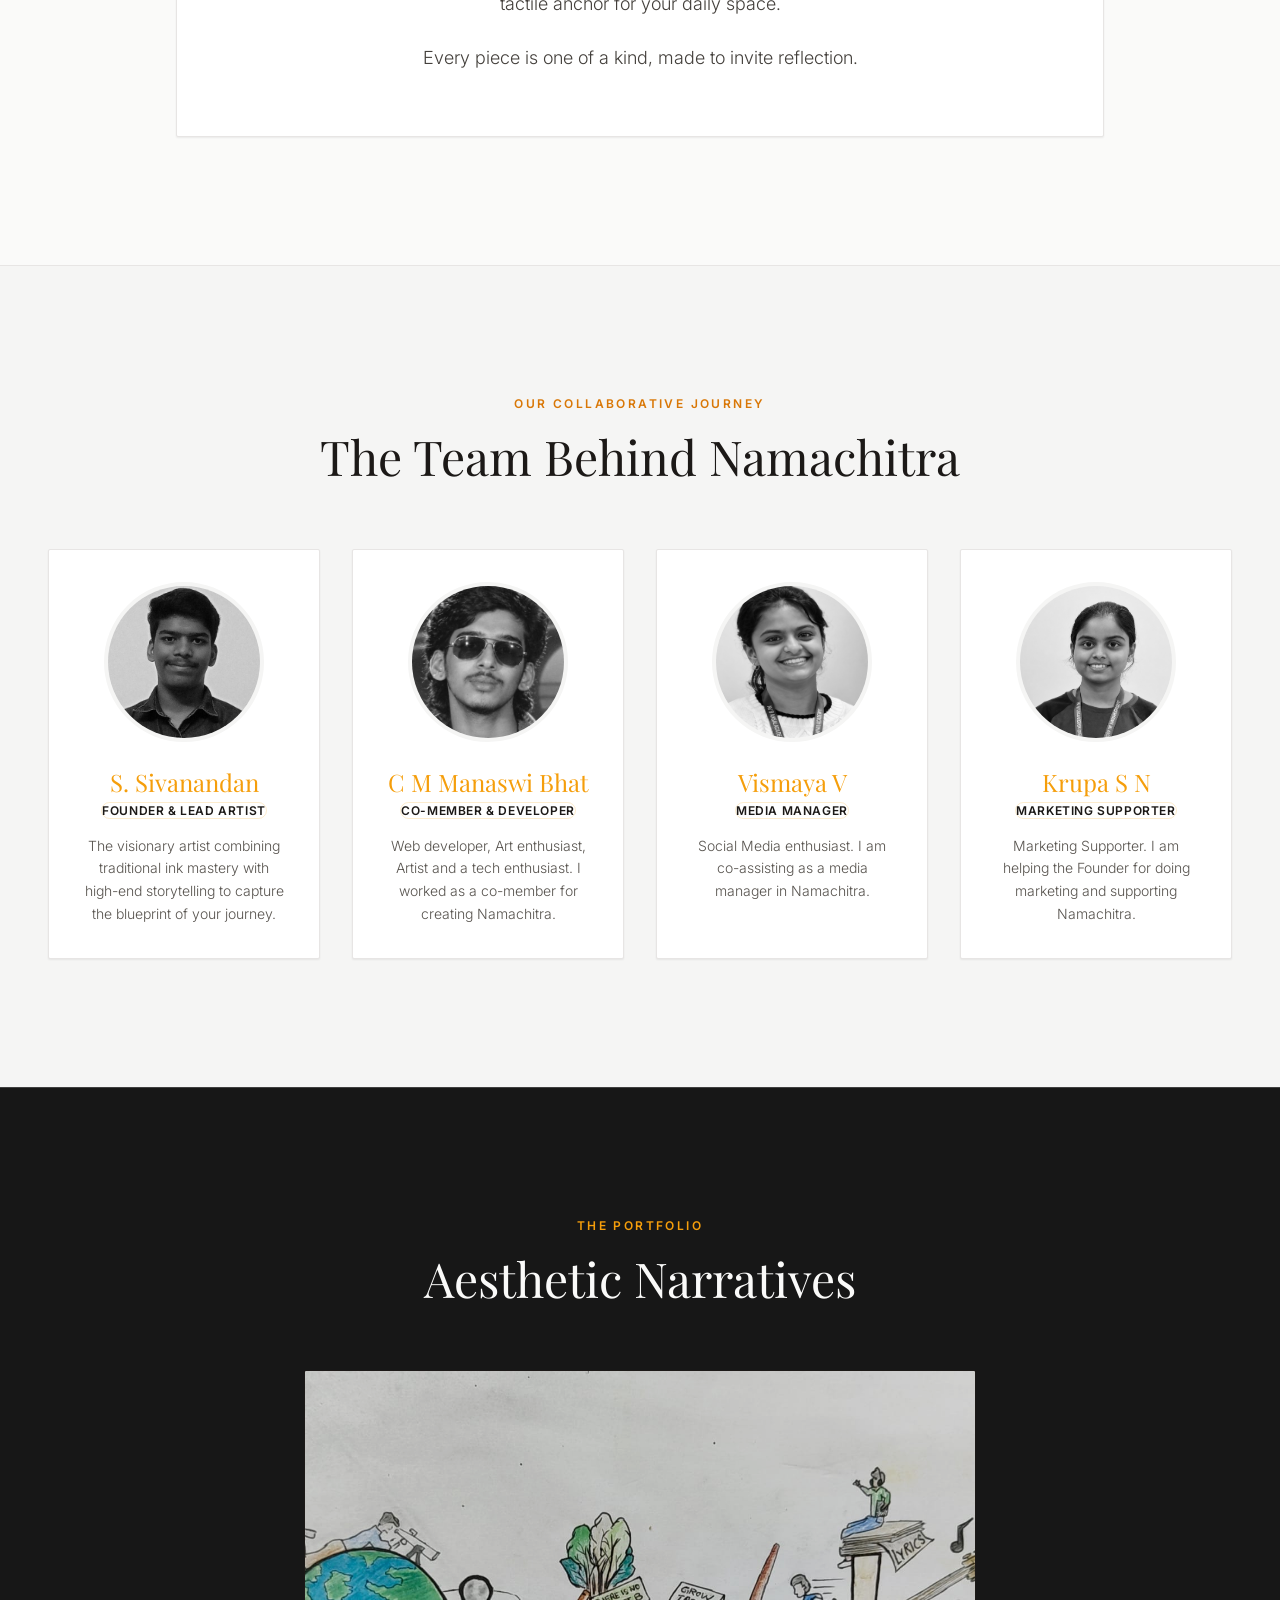
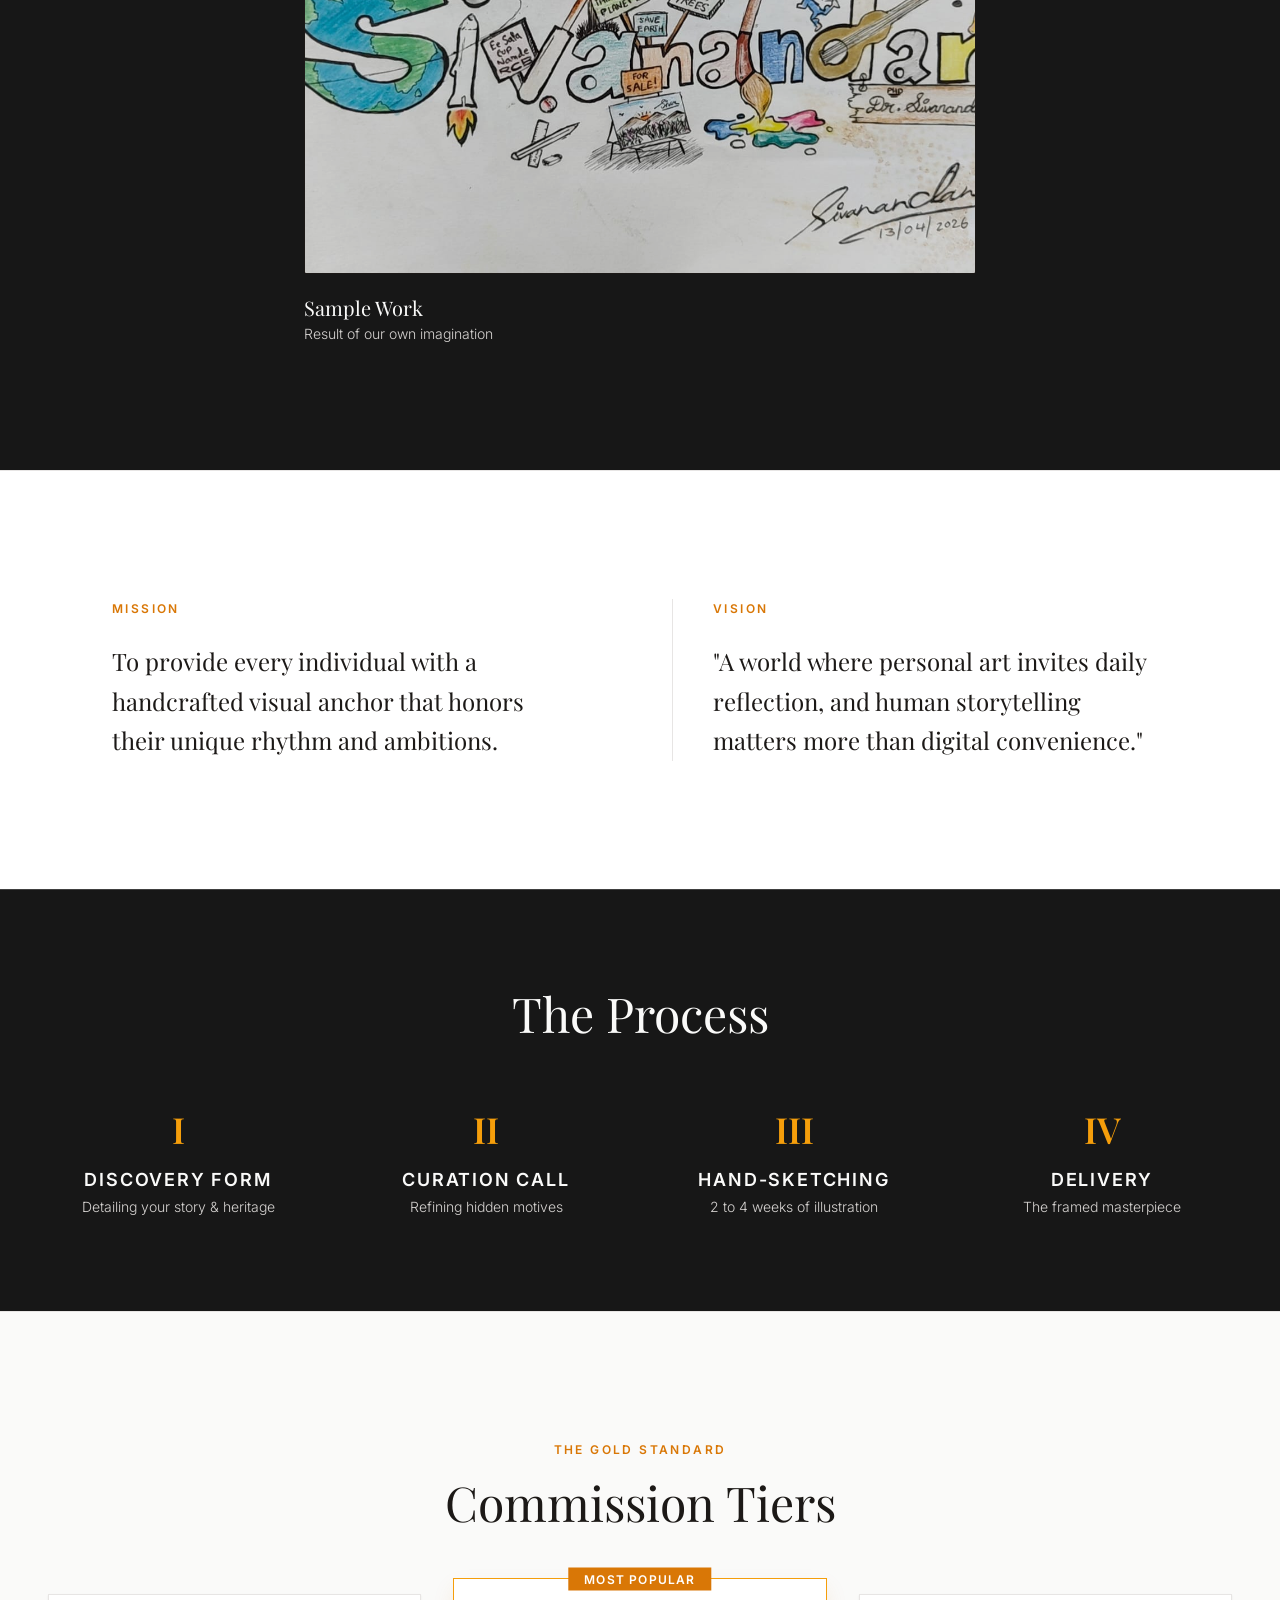
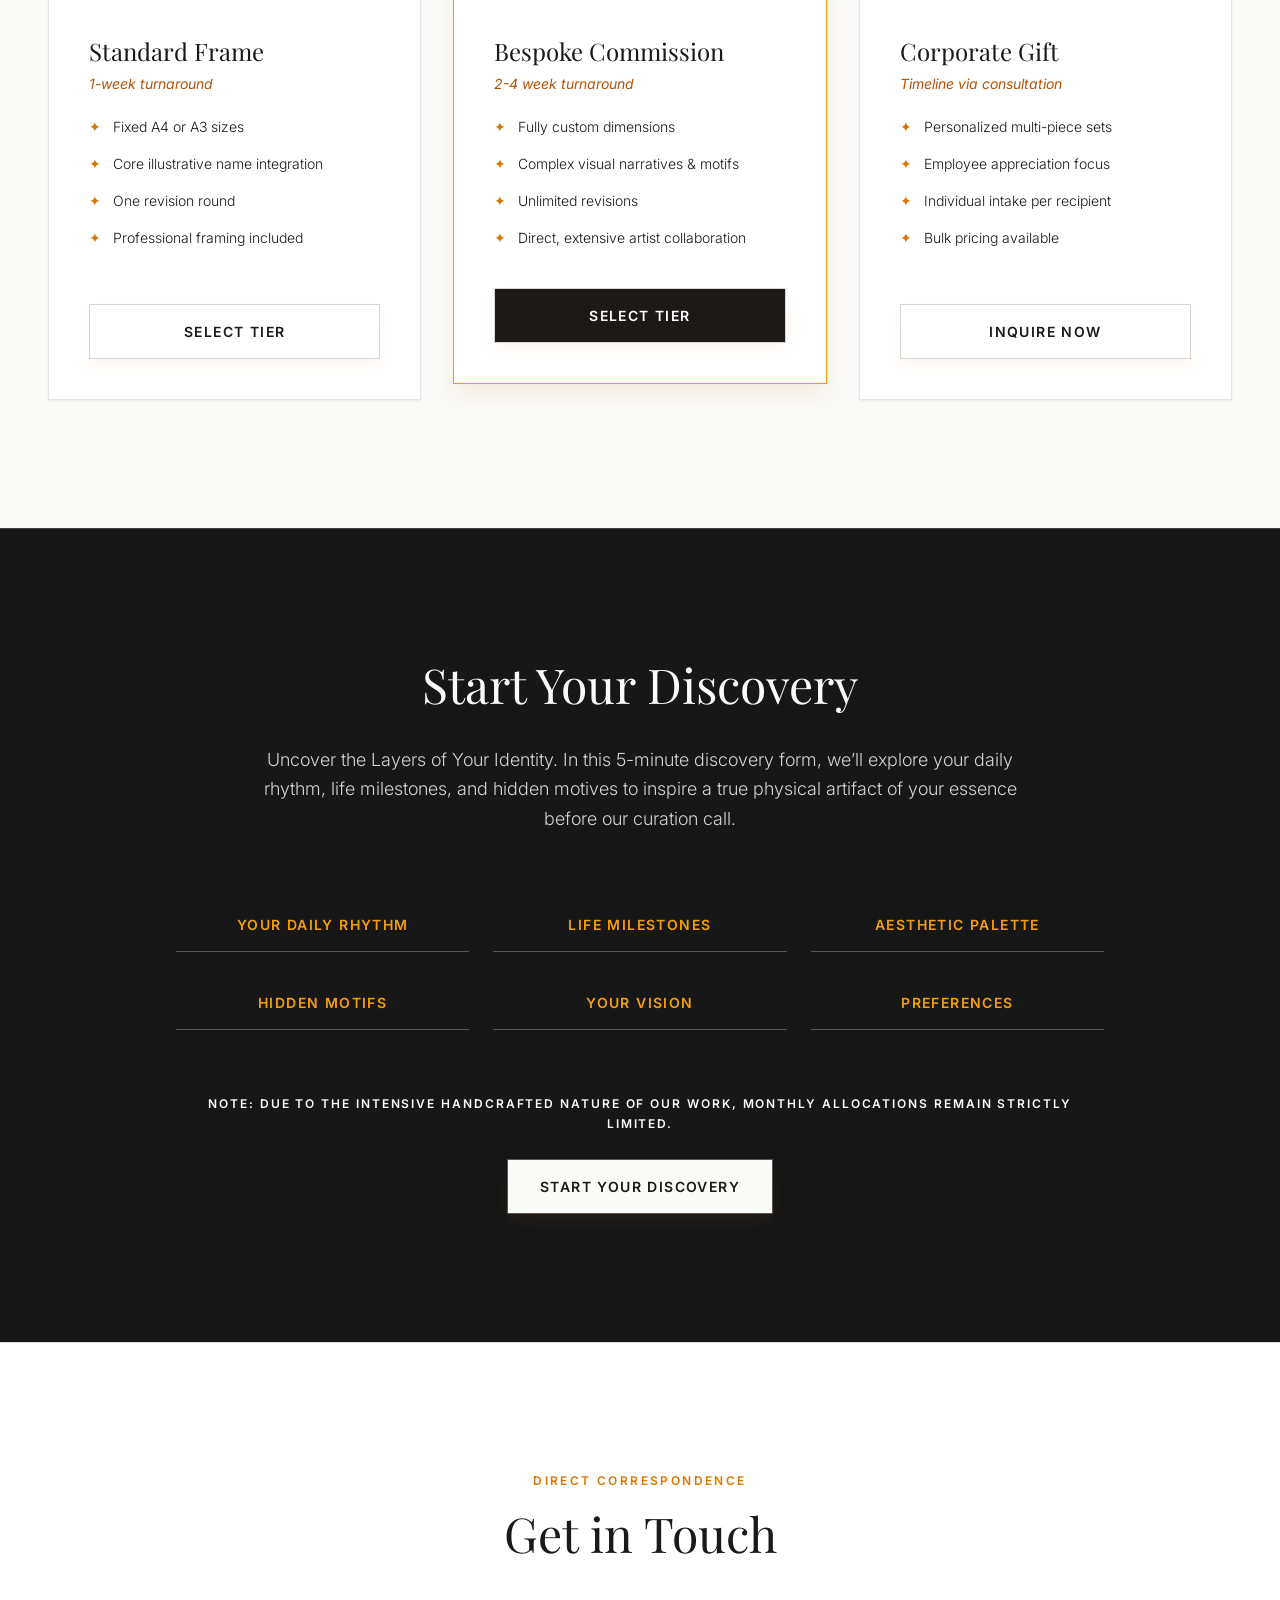
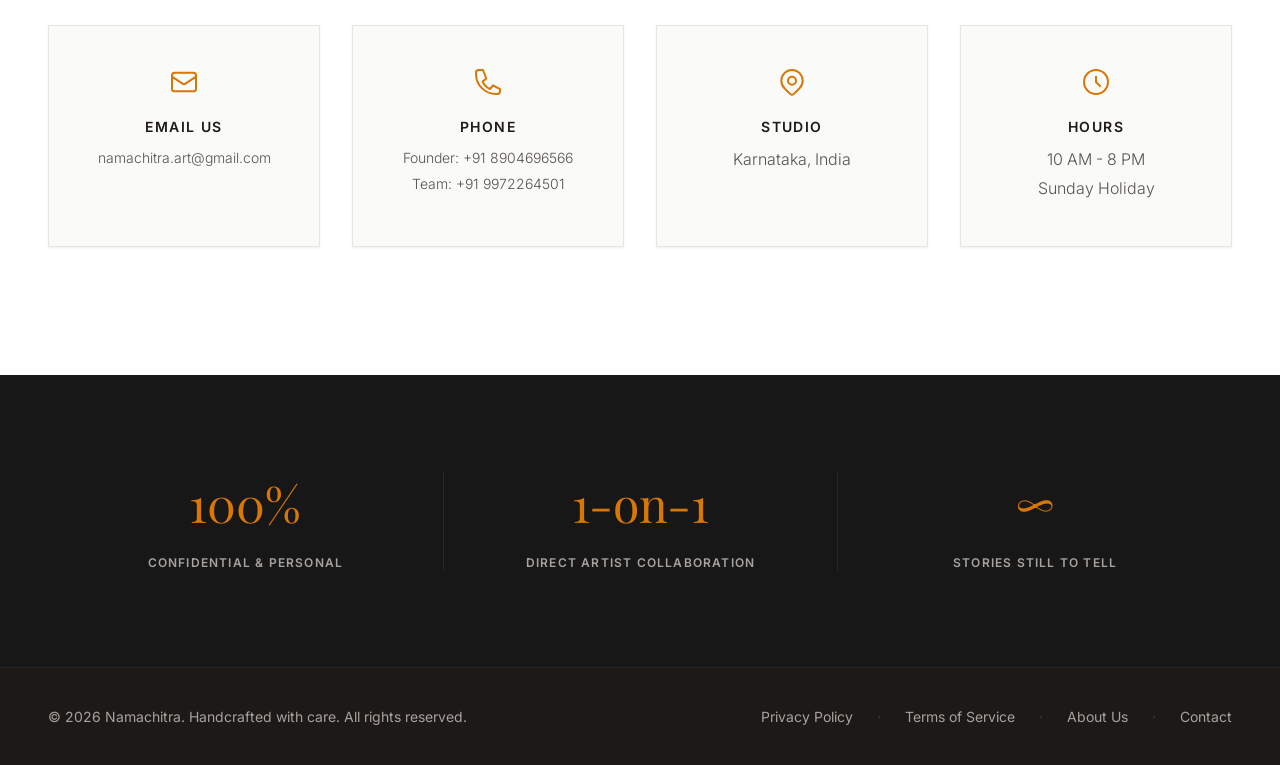
==== commit eeedc6a6: "Add team section and update About styling on the Namachitra homepage (6af0bcc498873c8aaf8cf5a3)" ====
--- a/index.html
+++ b/index.html
@@ -7,10 +7,11 @@
 <link href="https://fonts.googleapis.com/css2?family=Inter:wght@300;400;500;600&family=Playfair+Display:ital,wght@0,400;0,500;0,600;0,700;1,400&display=swap" rel="stylesheet">
 <link rel="stylesheet" href="/styles.css"><script src="/script.js" defer></script></head>
 <body><a class="skip-link" href="#main">Skip to content</a>
-<nav aria-label="Main navigation"><div class="container nav-inner"><a class="brand" href="#"><span>N</span> Namachitra</a><div class="desktop-menu"><a href="#portfolio">Portfolio</a><a href="#about">About Us</a><a href="#discovery">Discovery</a><a href="#pricing">Pricing</a><a href="#contact">Contact</a></div><button id="mobile-menu-btn" class="menu-toggle" aria-label="Toggle Navigation" aria-controls="mobile-menu" aria-expanded="false"><svg width="24" height="24" fill="none" stroke="currentColor" viewBox="0 0 24 24" aria-hidden="true"><path stroke-width="1.5" stroke-linecap="round" d="M4 6h16M4 12h16M4 18h16"/></svg></button></div><div id="mobile-menu" hidden><a href="#portfolio">Portfolio</a><a href="#about">About Us</a><a href="#discovery">Discovery</a><a href="#pricing">Pricing</a><a href="#contact">Contact</a><a class="accent" href="#discovery">Begin Commission</a></div></nav>
+<nav aria-label="Main navigation"><div class="container nav-inner"><a class="brand" href="#"><span>N</span> Namachitra</a><div class="desktop-menu"><a href="#about">About Us</a><a href="#team">Team</a><a href="#portfolio">Portfolio</a><a href="#pricing">Pricing</a><a href="#discovery">Discovery</a><a href="#contact">Contact</a></div><button id="mobile-menu-btn" class="menu-toggle" aria-label="Toggle Navigation" aria-controls="mobile-menu" aria-expanded="false"><svg width="24" height="24" fill="none" stroke="currentColor" viewBox="0 0 24 24" aria-hidden="true"><path stroke-width="1.5" stroke-linecap="round" d="M4 6h16M4 12h16M4 18h16"/></svg></button></div><div id="mobile-menu" hidden><a href="#about">About Us</a><a href="#team">Team</a><a href="#portfolio">Portfolio</a><a href="#pricing">Pricing</a><a href="#discovery">Discovery</a><a href="#contact">Contact</a><a class="accent" href="#discovery">Begin Commission</a></div></nav>
 <main id="main"><header class="hero"><div class="hero-content"><span class="eyebrow reveal">100% Human-Made · Just Ink &amp; Stories</span><h1 class="reveal delay-1">Your Life Journey <br><em>Hand-Inked</em></h1><p class="hero-quote reveal delay-2">"In a world too busy to pause, remember who you are."</p><p class="hero-description reveal delay-2">Namachitra transforms your name into a personal map of your inner world; a hand-inked anchor for your dreams, values, and unwritten aspirations.</p><a class="button reveal delay-3" href="#portfolio">View The Portfolio</a></div></header>
 <section class="quote dark"><div class="container"><h2><em>"A name is a blueprint of your journey not just letters."</em></h2></div></section>
-<section id="about"><div class="container about-grid"><div><span class="eyebrow">The Soul of the Sketch</span><h2>A handcrafted studio for personal portrait narratives.</h2><div class="body-copy"><p>In an age of instant replication, Namachitra is a return to the intentional.</p><p>We live in a rush, rarely stopping to reflect on the passions, beliefs, and memories that shape us. Namachitra creates a quiet moment of retrospection, turning your personal history into a tactile anchor for your daily space.</p><p>Every piece is one of a kind, made to invite reflection.</p></div></div><div class="founder-column"><div class="founder-card"><img src="/assets/founder.jpg" alt="S. Sivanandan" width="160" height="160" loading="lazy"><div><h3 class="eyebrow">S. Sivanandan</h3><p class="role">Founder &amp; Lead Artist</p><blockquote>"Artist and storyteller. I created Namachitra to turn your name into a daily visual anchor, a reminder of who you are and who you want to be."</blockquote><div class="team-credit"><h3 class="eyebrow">C M Manaswi Bhat</h3><p class="role">The Backend Core Member</p></div></div></div></div></div></section>
+<section id="about"><div class="container about-container"><div class="about-card"><span class="eyebrow">The Soul of the Sketch</span><h2>A handcrafted studio for personal portrait narratives.</h2><div class="body-copy"><p>In an age of instant replication, Namachitra is a return to the intentional.</p><p>We live in a rush, rarely stopping to reflect on the passions, beliefs, and memories that shape us. Namachitra creates a quiet moment of retrospection, turning your personal history into a tactile anchor for your daily space.</p><p>Every piece is one of a kind, made to invite reflection.</p></div></div></div></section>
+<section id="team"><div class="container"><div class="section-heading"><span class="eyebrow">Our Collaborative Journey</span><h2>The Team Behind Namachitra</h2></div><div class="team-grid"><article class="team-card"><div class="team-portrait"><img src="/assets/founder.jpg" alt="S. Sivanandan" width="160" height="160" loading="lazy"></div><h3>S. Sivanandan</h3><span class="team-role">Founder &amp; Lead Artist</span><p>The visionary artist combining traditional ink mastery with high-end storytelling to capture the blueprint of your journey.</p></article><article class="team-card"><div class="team-portrait"><img src="/assets/manaswi.jpg" alt="C M Manaswi Bhat" width="160" height="160" loading="lazy"></div><h3>C M Manaswi Bhat</h3><span class="team-role">Co-Member &amp; Developer</span><p>Web developer, Art enthusiast, Artist and a tech enthusiast. I worked as a co-member for creating Namachitra.</p></article><article class="team-card"><div class="team-portrait"><img src="/assets/vismaya.png" alt="Vismaya V" width="160" height="160" loading="lazy"></div><h3>Vismaya V</h3><span class="team-role">Media Manager</span><p>Social Media enthusiast. I am co-assisting as a media manager in Namachitra.</p></article><article class="team-card"><div class="team-portrait"><img src="/assets/krupa.png" alt="Krupa S N" width="160" height="160" loading="lazy"></div><h3>Krupa S N</h3><span class="team-role">Marketing Supporter</span><p>Marketing Supporter. I am helping the Founder for doing marketing and supporting Namachitra.</p></article></div></div></section>
 <section id="portfolio" class="dark"><div class="container"><div class="section-heading"><span class="eyebrow">The Portfolio</span><h2>Aesthetic Narratives</h2></div><a class="artwork" href="/artwork.html" target="_blank" rel="noopener"><div class="artwork-image"><img src="/assets/sample-work.jpg" alt="Sample Work — hand-drawn illustrative name artwork" loading="lazy"><span>View Artwork ↗</span></div><h3>Sample Work</h3><p>Result of our own imagination</p></a></div></section>
 <section class="white"><div class="container mission-grid"><div><h3 class="eyebrow">Mission</h3><p>To provide every individual with a handcrafted visual anchor that honors their unique rhythm and ambitions.</p></div><div><h3 class="eyebrow">Vision</h3><p>"A world where personal art invites daily reflection, and human storytelling matters more than digital convenience."</p></div></div></section>
 <section class="dark process"><div class="container"><div class="section-heading"><h2>The Process</h2></div><div class="process-grid"><div><span>I</span><h3>Discovery Form</h3><p>Detailing your story &amp; heritage</p></div><div><span>II</span><h3>Curation Call</h3><p>Refining hidden motives</p></div><div><span>III</span><h3>Hand-Sketching</h3><p>2 to 4 weeks of illustration</p></div><div><span>IV</span><h3>Delivery</h3><p>The framed masterpiece</p></div></div></div></section>
@@ -25,12 +26,12 @@
 <h3>5. Data Disclosure to Authorized Service Providers</h3><p>We share data solely with trusted third-party service providers necessary to fulfill your commission:</p><ul><li><strong>Payment Processors:</strong> Razorpay Software Pvt. Ltd. and Stripe, Inc. for payment processing.</li><li><strong>Logistics &amp; Courier Partners:</strong> Shiprocket, Delhivery, Bluedart, or private direct drivers for physical package dispatch.</li><li><strong>Statutory Authorities:</strong> Where required under Indian law, court order, or formal tax audit compliance.</li></ul>
 <h3>6. Data Retention &amp; Archival Ledger</h3><ul><li><strong>Biographical Discovery Forms:</strong> Retained securely in encrypted cloud storage for up to twelve (12) months following delivery to facilitate any family Giclée print reorders or anniversary follow-up pieces, after which raw intake forms may be securely purged upon request.</li><li><strong>1200 DPI Master Artwork Scans:</strong> Maintained in the Studio's permanent private archive as a historical catalogue raisonné and verification record for the signed Certificate of Authenticity.</li><li><strong>Financial &amp; Tax Records:</strong> Retained for seven (7) years in compliance with the Indian Income Tax Act and GST regulations.</li></ul>
 <h3>7. Your Legal Rights (Under the DPDP Act, 2023)</h3><p>As a Data Principal under the Digital Personal Data Protection Act, you have the right to:</p><ul><li><strong>Right to Access:</strong> Request a copy of the personal data we hold about you.</li><li><strong>Right to Correction &amp; Erasure:</strong> Request correction of inaccurate information or deletion of your biographical intake data once the commission is fulfilled.</li><li><strong>Right to Grievance Redressal:</strong> Lodge inquiries regarding our data handling practices.</li><li><strong>Right to Nominate:</strong> Nominate an individual to exercise your privacy rights in the event of death or incapacity.</li></ul>
-<h3>8. Grievance Officer &amp; Studio Contact</h3><p>In accordance with the Information Technology Act, 2000 and the DPDP Act, 2023, the details of our Grievance Officer and Studio Administrator are:</p><ul><li><strong>Grievance Officer:</strong> Person</li><li><strong>Designation:</strong> Founder &amp; Studio Director | Namachitra</li><li><strong>Studio Address:</strong> Nanjanagudu / Mysuru, Karnataka – 571301, India</li><li><strong>Email:</strong> privacy@namachitra.com / studio@namachitra.com</li><li><strong>Phone / WhatsApp:</strong> +91 Person</li></ul><p>For inquiries or legal notices, our response window is within 48 to 72 business hours.</p><div class="acknowledge"><button class="button" data-close>Acknowledge</button></div></dialog><dialog id="terms-modal" aria-labelledby="terms-title"><button class="close-dialog" data-close aria-label="Close Terms of Service">×</button><h2 id="terms-title" tabindex="-1">Terms of Service</h2><h3>1. Introduction &amp; Acceptance of Terms</h3><p>Welcome to Namachitra (accessible via namachitra.com, hereinafter referred to as "the Studio," "we," "us," or "our"). Namachitra operates as a bespoke fine-art atelier specializing in 100% handcrafted autobiographical name art, custom portrait narratives, and fine-art commissions.</p><p>By accessing our website, submitting an inquiry, paying a booking deposit, or completing a Discovery Form, you ("the Client," "Patron," or "User") agree to be legally bound by these Terms of Service ("Terms") and our Privacy Policy. If you do not agree to these Terms, please do not access our services or place a commission.</p>
+<h3>8. Grievance Officer &amp; Studio Contact</h3><p>In accordance with the Information Technology Act, 2000 and the DPDP Act, 2023, the details of our Grievance Officer and Studio Administrator are:</p><ul><li><strong>Grievance Officer:</strong> S. Sivanandan</li><li><strong>Designation:</strong> Founder &amp; Studio Director | Namachitra</li><li><strong>Studio Address:</strong> Nanjanagudu / Mysuru, Karnataka – 571301, India</li><li><strong>Email:</strong> privacy@namachitra.com / studio@namachitra.com</li><li><strong>Phone / WhatsApp:</strong> +91 8904696566</li></ul><p>For inquiries or legal notices, our response window is within 48 to 72 business hours.</p><div class="acknowledge"><button class="button" data-close>Acknowledge</button></div></dialog><dialog id="terms-modal" aria-labelledby="terms-title"><button class="close-dialog" data-close aria-label="Close Terms of Service">×</button><h2 id="terms-title" tabindex="-1">Terms of Service</h2><h3>1. Introduction &amp; Acceptance of Terms</h3><p>Welcome to Namachitra (accessible via namachitra.com, hereinafter referred to as "the Studio," "we," "us," or "our"). Namachitra operates as a bespoke fine-art atelier specializing in 100% handcrafted autobiographical name art, custom portrait narratives, and fine-art commissions.</p><p>By accessing our website, submitting an inquiry, paying a booking deposit, or completing a Discovery Form, you ("the Client," "Patron," or "User") agree to be legally bound by these Terms of Service ("Terms") and our Privacy Policy. If you do not agree to these Terms, please do not access our services or place a commission.</p>
 <h3>2. The 4-Stage Commission Process &amp; Timeline SLAs</h3><p>Namachitra operates on an artisanal, unhurried workflow structured across four distinct stages:</p><ul><li><strong>Stage I:</strong> Discovery Form (Client submits narrative details, milestones, and reference assets).</li><li><strong>Stage II:</strong> Curation Call (1-on-1 consultation to refine core symbols and storytelling motives).</li><li><strong>Stage III:</strong> Hand-Sketching &amp; Inking (Preliminary pencil layout followed by physical illustration on 300 GSM archival cotton paper).</li><li><strong>Stage IV:</strong> Delivery &amp; Conservation Framing (Museum-grade framing, flatbed scanning, and insured dispatch).</li></ul><h4>2.1 Timeline Calculation &amp; Calendar SLA</h4><ul><li>Published turnaround timelines (e.g., 2–3 weeks for Standard Frame; 4–5 weeks for Bespoke Commissions) are estimates representing active studio crafting time.</li><li>The Turnaround Clock begins ONLY upon written sign-off of the preliminary pencil wireframe, not upon initial deposit payment. Delays in client feedback or form submission will extend the delivery date accordingly.</li></ul>
 <h3>3. Financial Terms, Deposits &amp; Payment Structure</h3><h4>3.1 50% Non-Refundable Booking Deposit</h4><ul><li>To secure a monthly commission slot, the Client must pay a 50% non-refundable booking deposit.</li><li>This deposit compensates the Studio for preliminary research, narrative curation, scheduling dedication, and the allocation of physical archival materials. Deposits are strictly non-refundable once the Curation Call has occurred or the preliminary pencil layout has commenced.</li></ul><h4>3.2 Balance Settlement &amp; Dispatch Condition</h4><ul><li>The remaining 50% balance, along with any applicable taxes or delivery upgrades, is due immediately upon completion of the framed masterwork.</li><li>Artwork will not be dispatched or released until the balance is cleared in full via our authorized payment gateways (Razorpay, Stripe) or direct bank transfer.</li></ul>
 <h3>4. Revision Policy &amp; The "Inking Phase Gate" Protocol</h3><p>Because Namachitra pieces are 100% physically hand-drawn using permanent pigment inks and watercolors on 300 GSM cotton rag paper, physical medium constraints govern revisions:</p><h4>4.1 Revisions at the Pencil Wireframe Phase</h4><ul><li><strong>Bespoke Commissions:</strong> Include unlimited revisions strictly during the preliminary pencil wireframe phase. Clients may request adjustments to symbol placement, scale, letterform contours, and storytelling elements until fully satisfied.</li><li><strong>Standard Frames:</strong> Include one (1) structured revision round on the preliminary pencil sketch. Additional revisions are billed at ₹1,500 per cycle.</li></ul><h4>4.2 The "Inking Lock" &amp; Out-of-Scope Rework</h4><ul><li>Once the Client provides written approval (via Email or WhatsApp) of the pencil wireframe, the composition is deemed LOCKED.</li><li>No structural revisions, removals, or redrawing of symbols can be performed once permanent inking on archival paper has commenced. Any structural change requested post-inking constitutes a new commission and will be quoted accordingly.</li></ul>
 <h3>5. Client Responsibilities &amp; Dormancy Protocol</h3><h4>5.1 Accurate Storytelling &amp; Third-Party Names</h4><p>The Client represents that all biographical details, achievements, and materials provided do not defame third parties or infringe upon third-party copyrights or personal privacy rights.</p><h4>5.2 The 14-Day Dormancy Rule</h4><ul><li>If a Client fails to submit the Discovery Form or fails to provide feedback on a submitted pencil wireframe within 14 consecutive business days, the commission is designated as "Dormant."</li><li>To protect studio production queues, dormant commissions forfeit their current monthly delivery slot. The project will be placed on hold and re-queued into the subsequent available batch once the Client responds.</li><li>Inactive files exceeding 60 days without communication may be closed without refund of the initial deposit.</li></ul>
-<h3>6. Intellectual Property &amp; Moral Rights (Indian Copyright Act, 1957)</h3><h4>6.1 Ownership of the Physical Artifact</h4><p>Upon receipt of full payment, the Client acquires sole ownership of the physical original framed artwork for personal display and enjoyment.</p><h4>6.2 Retention of Copyright &amp; Artist Moral Rights</h4><ul><li>Under Section 57 of the Indian Copyright Act, 1957, the artist (Person / Studio Namachitra) retains all underlying copyrights, reproduction rights, and moral rights in the original artistic work.</li><li>The Client may not scan, digitize, reproduce, replicate, merchandise, mint as NFTs, or sell prints of the artwork for commercial gain without explicit written licensing agreement from the Studio.</li></ul><h4>6.3 Studio Portfolio &amp; Promotional Rights</h4><p>The Studio reserves the right to document, photograph, record video time-lapses of the creative process, flatbed-scan, and display the completed artwork on namachitra.com, social media channels (@namachitra), art exhibitions, and promotional lookbooks. If a commission contains sensitive private details, the Client must notify the Studio in writing prior to inking to request anonymity or blurred identifiers.</p>
+<h3>6. Intellectual Property &amp; Moral Rights (Indian Copyright Act, 1957)</h3><h4>6.1 Ownership of the Physical Artifact</h4><p>Upon receipt of full payment, the Client acquires sole ownership of the physical original framed artwork for personal display and enjoyment.</p><h4>6.2 Retention of Copyright &amp; Artist Moral Rights</h4><ul><li>Under Section 57 of the Indian Copyright Act, 1957, the artist (S. Sivanandan / Studio Namachitra) retains all underlying copyrights, reproduction rights, and moral rights in the original artistic work.</li><li>The Client may not scan, digitize, reproduce, replicate, merchandise, mint as NFTs, or sell prints of the artwork for commercial gain without explicit written licensing agreement from the Studio.</li></ul><h4>6.3 Studio Portfolio &amp; Promotional Rights</h4><p>The Studio reserves the right to document, photograph, record video time-lapses of the creative process, flatbed-scan, and display the completed artwork on namachitra.com, social media channels (@namachitra), art exhibitions, and promotional lookbooks. If a commission contains sensitive private details, the Client must notify the Studio in writing prior to inking to request anonymity or blurred identifiers.</p>
 <h3>7. Shipping, Transit Damage &amp; Insurance Claims</h3><h4>7.1 Armored Packaging Standard</h4><p>All physical commissions are dispatched using double-box armored packaging: vacuum-sealed glassine moisture barrier, high-density polyethylene foam buffers, and reinforced 5-ply corrugated outer cartons with shatterproof cast acrylic glazing.</p><h4>7.2 Mandatory Unboxing Video for Insurance Claims</h4><ul><li>Transit insurance is included on all shipments.</li><li><strong>Condition Precedent for Damage Claims:</strong> Because fine-art courier insurance requires incontrovertible proof of transit mishandling, the Client must record an uncut, continuous video of the unboxing process, starting from the inspection of the sealed outer carton to the unboxing of the frame.</li><li>Claims for damage must be reported within 24 hours of delivery accompanied by the unboxing video.</li><li>In the event of verified transit damage, the Studio will fast-track an immediate replacement piece at zero additional cost to the Client.</li></ul>
 <h3>8. Limitation of Liability &amp; Force Majeure</h3><ul><li>The Studio shall not be liable for indirect, incidental, or consequential damages resulting from courier route delays, customs inspections, weather disruptions, or minor natural variations inherent in handmade cotton rag paper and natural hardwood framing.</li><li>In no event shall Namachitra’s total aggregate liability exceed the total fee paid by the Client for the specific commission in dispute.</li></ul>
 <h3>9. Governing Law &amp; Dispute Resolution</h3><p>These Terms shall be governed by and construed in accordance with the laws of the Republic of India. Any legal dispute, claim, or proceeding arising out of or in connection with these Terms shall be subject to the exclusive jurisdiction of the competent courts in Bengaluru / Mysuru, Karnataka, India.</p><div class="acknowledge"><button class="button" data-close>Acknowledge</button></div></dialog>
--- a/styles.css
+++ b/styles.css
@@ -1,4 +1,7 @@
-:root{--ink:#1c1917;--paper:#fafaf9;--amber:#d97706;--charcoal:#171717;--line:#e7e5e4}*{box-sizing:border-box}html{scroll-behavior:smooth;scroll-padding-top:80px}body{margin:0;background:var(--paper);color:var(--ink);font-family:Inter,sans-serif;-webkit-font-smoothing:antialiased}::selection{background:#d9770633;color:#78350f}a{color:inherit;text-decoration:none}button{font:inherit;cursor:pointer}button,a{-webkit-tap-highlight-color:transparent}a:focus-visible,button:focus-visible{outline:2px solid var(--amber);outline-offset:5px}img{display:block;max-width:100%}h1,h2,h3,p,blockquote{margin:0}h1,h2{font-family:'Playfair Display',serif;font-weight:400}h2{font-size:48px;line-height:1.15}em{color:var(--amber);font-weight:400}.container{max-width:1280px;margin:auto;padding:0 48px}section{padding:128px 0;border-top:1px solid var(--line)}.white{background:white}.dark{background:var(--charcoal);color:var(--paper);border-color:#404040}.eyebrow{display:block;color:var(--amber);font-size:12px;font-weight:600;text-transform:uppercase;letter-spacing:.2em;margin-bottom:16px;line-height:1.6}.dark .eyebrow{color:#f59e0b}.body-copy{font-size:18px;font-weight:300;line-height:1.65;color:#44403c}.body-copy p+p{margin-top:24px}.dark .body-copy{color:#d6d3d1}.section-heading{text-align:center;margin-bottom:64px}.button{display:inline-flex;align-items:center;justify-content:center;text-align:center;padding:16px 32px;border:1px solid #d6d3d1;font-size:14px;font-weight:600;text-transform:uppercase;letter-spacing:.1em;line-height:1.5;transition:background .3s,color .3s,border-color .3s;box-shadow:0 8px 15px #d9770610}.button:hover{background:#b45309;border-color:#b45309;color:white}.filled{background:var(--ink);color:white}.light{background:var(--paper);color:var(--ink);border-color:#57534e}.light:hover{background:var(--amber);border-color:var(--amber)}nav{position:fixed;top:0;left:0;right:0;z-index:50;background:#fafaf9eb;backdrop-filter:blur(12px);border-bottom:1px solid var(--line)}.nav-inner{height:80px;display:flex;align-items:center;justify-content:space-between}.brand{display:flex;align-items:center;gap:8px;font:600 24px 'Playfair Display',serif;letter-spacing:.025em}.brand span{color:var(--amber);font-size:30px;font-weight:400}.desktop-menu{display:flex;gap:40px;align-items:center}.desktop-menu a{font-size:14px;font-weight:500;color:#57534e;position:relative;padding:4px 0}.desktop-menu a::after{content:'';position:absolute;bottom:0;left:0;width:100%;height:1px;background:var(--amber);transform:scaleX(0);transform-origin:left;transition:transform .3s}.desktop-menu a:hover{color:var(--amber)}.desktop-menu a:hover::after{transform:scaleX(1)}.menu-toggle{display:none;border:0;background:none;padding:10px;color:var(--ink)}[hidden]{display:none!important}#mobile-menu{position:absolute;width:100%;background:var(--paper);padding:24px;border-bottom:1px solid var(--line);box-shadow:0 20px 25px #0002}#mobile-menu a{display:block;margin-bottom:20px;color:#57534e}#mobile-menu a:last-child{margin:0}.accent{color:var(--amber)!important}.hero{min-height:100svh;display:flex;align-items:center;justify-content:center;text-align:center;padding:120px 24px 48px;background:linear-gradient(#fafaf9fc,var(--paper)),url('https://images.unsplash.com/photo-1583225214464-9296029427b7?auto=format&fit=crop&q=80&w=2000') center/cover}.hero-content{max-width:850px}.hero .eyebrow{margin-bottom:24px}.hero h1{font-size:72px;line-height:1.25;margin-bottom:24px}.hero-quote{font-size:16px;font-style:italic;margin-bottom:24px;color:#44403c}.hero-description{font-size:20px;font-weight:300;line-height:1.65;max-width:672px;margin:0 auto 40px}.quote{padding:80px 0;text-align:center}.quote h2{font-family:Inter,sans-serif;font-size:36px;max-width:850px;margin:auto;line-height:1.2}.about-grid{display:grid;grid-template-columns:5fr 7fr;gap:64px}.about-grid h2{margin-bottom:32px}.founder-column{padding-left:40px;border-left:1px solid var(--line);display:flex;align-items:center}.founder-card{background:white;border:1px solid var(--line);padding:32px;display:flex;align-items:center;gap:32px;box-shadow:0 1px 2px #0001;transition:border-color .3s}.founder-card:hover{border-color:#fbbf24}.founder-card img{width:160px;height:160px;object-fit:cover;border-radius:50%;border:1px solid var(--line);filter:grayscale(1);flex-shrink:0;transition:filter .5s}.founder-card img:hover{filter:grayscale(0)}.founder-card .eyebrow{font-size:14px;margin-bottom:4px}.role{text-transform:uppercase;letter-spacing:.1em;font-size:12px;font-weight:500;color:#a8a29e;margin-bottom:16px}.founder-card blockquote{font:italic 18px/1.65 'Playfair Display',serif}.artwork{display:block;max-width:672px;margin:auto}.artwork-image{position:relative;aspect-ratio:4/3;overflow:hidden;background:var(--ink);border:1px solid var(--ink);border-radius:2px}.artwork-image img{width:100%;height:100%;object-fit:cover;opacity:.9;transition:transform .7s,opacity .3s}.artwork-image span{position:absolute;inset:0;display:flex;align-items:flex-end;padding:24px;color:#f59e0b;font-size:14px;letter-spacing:.1em;text-transform:uppercase;font-weight:600;background:linear-gradient(transparent,#1c1917f2);opacity:0;transition:opacity .3s}.artwork:hover img{transform:scale(1.05);opacity:1}.artwork:hover span,.artwork:focus-visible span{opacity:1}.artwork h3{font:20px 'Playfair Display',serif;margin-top:20px;transition:color .3s}.artwork:hover h3{color:#f59e0b}.artwork>p{font-size:14px;font-weight:300;color:#d6d3d1;margin-top:4px}.mission-grid{max-width:1152px;display:grid;grid-template-columns:1fr 1fr;gap:64px}.mission-grid>div:first-child{padding-right:40px}.mission-grid>div+div{padding-left:40px;border-left:1px solid var(--line)}.mission-grid .eyebrow{margin-bottom:24px}.mission-grid p{font:24px/1.65 'Playfair Display',serif}.process{padding:96px 0}.process-grid{display:grid;grid-template-columns:repeat(4,1fr);gap:48px;text-align:center}.process-grid span{display:block;font:600 36px 'Playfair Display',serif;color:#f59e0b;margin-bottom:16px}.process-grid h3{font-size:18px;font-weight:600;letter-spacing:.1em;text-transform:uppercase}.process-grid p{color:#d6d3d1;font-size:14px;font-weight:300;margin-top:8px}.tiers{display:grid;grid-template-columns:repeat(3,1fr);gap:32px;align-items:stretch}.tier{position:relative;background:white;padding:40px;border:1px solid var(--line);display:flex;flex-direction:column;box-shadow:0 1px 2px #0001;transition:border-color .3s}.tier:hover{border-color:#fbbf24}.tier h3{font:24px 'Playfair Display',serif;margin-bottom:8px}.timing{font-size:14px;font-style:italic;color:#b45309;margin-bottom:24px}.tier ul{padding:0;margin:0 0 40px;list-style:none;flex:1}.tier li{font-size:14px;font-weight:300;line-height:1.5;display:flex;gap:12px;margin-bottom:16px}.tier li::before{content:'✦';color:var(--amber)}.tier li:last-child{margin:0}.tier .button{width:100%;padding-left:16px;padding-right:16px}.popular{border-color:#f59e0b;transform:translateY(-16px);box-shadow:0 10px 20px #d977061a}.popular h3{margin-top:16px}.popular-label{position:absolute;top:0;left:50%;transform:translate(-50%,-50%);white-space:nowrap;background:var(--amber);color:white;padding:4px 16px;font-size:12px;text-transform:uppercase;letter-spacing:.1em;font-weight:600}.discovery{max-width:1024px;text-align:center}.discovery h2{margin-bottom:32px}.discovery .body-copy{max-width:768px;margin:0 auto 64px}.discovery-grid{display:grid;grid-template-columns:repeat(3,1fr);gap:24px;margin-bottom:64px}.discovery-grid div{border-bottom:1px solid #57534e;padding:16px 0;color:#f59e0b;text-transform:uppercase;letter-spacing:.1em;font-size:14px;font-weight:600;line-height:1.5}.availability{font-size:12px;font-weight:600;text-transform:uppercase;letter-spacing:.16em;margin-bottom:24px;line-height:1.7}.contact-grid{display:grid;grid-template-columns:repeat(4,minmax(0,1fr));gap:32px}.contact-card{padding:40px 20px;background:var(--paper);border:1px solid var(--line);text-align:center;box-shadow:0 1px 2px #0001;transition:border-color .3s;min-width:0}.contact-card:hover{border-color:#fbbf24}.contact-card svg{margin:0 auto 16px;color:var(--amber)}.contact-card h3{font-size:14px;text-transform:uppercase;letter-spacing:.1em;margin-bottom:12px;font-weight:600}.contact-card a{display:block;font-size:14px;overflow-wrap:anywhere}.contact-card a,.contact-card p{color:#57534e;font-weight:300;margin-bottom:4px;line-height:1.6}.contact-card a:hover{color:var(--amber)}.stats{padding-top:96px;padding-bottom:96px;display:grid;grid-template-columns:repeat(3,1fr);text-align:center}.stats>div+div{border-left:1px solid #292524}.stats strong{display:block;font:48px 'Playfair Display',serif;color:var(--amber);margin-bottom:16px}.stats span{font-size:12px;text-transform:uppercase;letter-spacing:.1em;color:#a8a29e;font-weight:600}.footer-bottom{background:var(--ink);border-top:1px solid #292524;padding:40px 0;color:#a8a29e;font-size:14px}.footer-bottom .container{display:flex;align-items:center;justify-content:space-between;gap:24px}.footer-links{display:flex;flex-wrap:wrap;align-items:center;justify-content:center;gap:12px 24px}.footer-links button{padding:0;border:0;background:none;color:inherit}.footer-links a:hover,.footer-links button:hover{color:var(--amber)}.footer-links span{color:#44403c}dialog{border:1px solid var(--line);border-radius:2px;max-width:768px;width:calc(100% - 32px);max-height:85svh;background:white;padding:48px;color:var(--ink);box-shadow:0 25px 50px #0004}dialog::backdrop{background:#1c191766;backdrop-filter:blur(4px)}dialog h2{font-size:30px;margin-bottom:24px;padding-right:24px}dialog h3{font:500 16px/1.5 Inter,sans-serif;color:var(--ink);margin:24px 0 8px}dialog h4{font-size:14px;font-weight:500;margin:16px 0 8px}dialog p,dialog li{font-size:14px;line-height:1.65;font-weight:300;color:#57534e}dialog p+p{margin-top:12px}dialog ul{padding-left:20px}dialog li{margin-bottom:6px}dialog strong{font-weight:600}dialog .acknowledge{border-top:1px solid var(--line);margin-top:32px;padding-top:24px}.close-dialog{position:absolute;top:16px;right:20px;background:none;border:0;color:#78716c;font-size:30px;line-height:1;padding:8px}.close-dialog:hover{color:var(--amber)}.acknowledge .button{background:var(--amber);color:white}.skip-link{position:fixed;left:16px;top:12px;z-index:100;background:var(--paper);padding:12px;transform:translateY(-150%)}.skip-link:focus{transform:translateY(0)}.reveal{animation:fade-up 1s ease-out both}.delay-1{animation-delay:.1s}.delay-2{animation-delay:.2s}.delay-3{animation-delay:.3s}@keyframes fade-up{from{opacity:0;transform:translateY(20px)}to{opacity:1;transform:translateY(0)}}.artwork-page{min-height:100svh;display:grid;place-items:center;padding:48px}.artwork-detail{max-width:1152px;display:grid;grid-template-columns:1fr 1fr;background:white;border:1px solid var(--line);box-shadow:0 20px 25px #0002}.detail-image{background:#f5f5f4}.detail-image img{width:100%;height:100%;object-fit:cover;min-height:400px}.detail-copy{padding:64px;display:flex;flex-direction:column;justify-content:center}.detail-copy h1{font-size:60px;line-height:1.1;margin-bottom:32px}.artist{border-top:1px solid var(--line);margin-top:48px;padding-top:32px;display:flex;align-items:center;justify-content:space-between;gap:16px}.artist .role{display:block;margin-bottom:4px}.artist p{font:20px 'Playfair Display',serif;color:#b45309}.artist .button{font-size:12px;padding:12px 20px}
+:root{--ink:#1c1917;--paper:#fafaf9;--amber:#d97706;--charcoal:#171717;--line:#e7e5e4}*{box-sizing:border-box}html{scroll-behavior:smooth;scroll-padding-top:80px}body{margin:0;background:var(--paper);color:var(--ink);font-family:Inter,sans-serif;-webkit-font-smoothing:antialiased}::selection{background:#d9770633;color:#78350f}a{color:inherit;text-decoration:none}button{font:inherit;cursor:pointer}button,a{-webkit-tap-highlight-color:transparent}a:focus-visible,button:focus-visible{outline:2px solid var(--amber);outline-offset:5px}img{display:block;max-width:100%}h1,h2,h3,p,blockquote{margin:0}h1,h2{font-family:'Playfair Display',serif;font-weight:400}h2{font-size:48px;line-height:1.15}em{color:var(--amber);font-weight:400}.container{max-width:1280px;margin:auto;padding:0 48px}section{padding:128px 0;border-top:1px solid var(--line)}.white{background:white}.dark{background:var(--charcoal);color:var(--paper);border-color:#404040}.eyebrow{display:block;color:var(--amber);font-size:12px;font-weight:600;text-transform:uppercase;letter-spacing:.2em;margin-bottom:16px;line-height:1.6}.dark .eyebrow{color:#f59e0b}.body-copy{font-size:18px;font-weight:300;line-height:1.65;color:#44403c}.body-copy p+p{margin-top:24px}.dark .body-copy{color:#d6d3d1}.section-heading{text-align:center;margin-bottom:64px}.button{display:inline-flex;align-items:center;justify-content:center;text-align:center;padding:16px 32px;border:1px solid #d6d3d1;font-size:14px;font-weight:600;text-transform:uppercase;letter-spacing:.1em;line-height:1.5;transition:background .3s,color .3s,border-color .3s;box-shadow:0 8px 15px #d9770610}.button:hover{background:#b45309;border-color:#b45309;color:white}.filled{background:var(--ink);color:white}.light{background:var(--paper);color:var(--ink);border-color:#57534e}.light:hover{background:var(--amber);border-color:var(--amber)}nav{position:fixed;top:0;left:0;right:0;z-index:50;background:#fafaf9eb;backdrop-filter:blur(12px);border-bottom:1px solid var(--line)}.nav-inner{height:80px;display:flex;align-items:center;justify-content:space-between}.brand{display:flex;align-items:center;gap:8px;font:600 24px 'Playfair Display',serif;letter-spacing:.025em}.brand span{color:var(--amber);font-size:30px;font-weight:400}.desktop-menu{display:flex;gap:40px;align-items:center}.desktop-menu a{font-size:14px;font-weight:500;color:#57534e;position:relative;padding:4px 0}.desktop-menu a::after{content:'';position:absolute;bottom:0;left:0;width:100%;height:1px;background:var(--amber);transform:scaleX(0);transform-origin:left;transition:transform .3s}.desktop-menu a:hover{color:var(--amber)}.desktop-menu a:hover::after{transform:scaleX(1)}.menu-toggle{display:none;border:0;background:none;padding:10px;color:var(--ink)}[hidden]{display:none!important}#mobile-menu{position:absolute;width:100%;background:var(--paper);padding:24px;border-bottom:1px solid var(--line);box-shadow:0 20px 25px #0002}#mobile-menu a{display:block;margin-bottom:20px;color:#57534e}#mobile-menu a:last-child{margin:0}.accent{color:var(--amber)!important}.hero{min-height:100svh;display:flex;align-items:center;justify-content:center;text-align:center;padding:120px 24px 48px;background:linear-gradient(#fafaf9fc,var(--paper)),url('https://images.unsplash.com/photo-1583225214464-9296029427b7?auto=format&fit=crop&q=80&w=2000') center/cover}.hero-content{max-width:850px}.hero .eyebrow{margin-bottom:24px}.hero h1{font-size:72px;line-height:1.25;margin-bottom:24px}.hero-quote{font-size:16px;font-style:italic;margin-bottom:24px;color:#44403c}.hero-description{font-size:20px;font-weight:300;line-height:1.65;max-width:672px;margin:0 auto 40px}.quote{padding:80px 0;text-align:center}.quote h2{font-family:Inter,sans-serif;font-size:36px;max-width:850px;margin:auto;line-height:1.2}.artwork{display:block;max-width:672px;margin:auto}.artwork-image{position:relative;aspect-ratio:4/3;overflow:hidden;background:var(--ink);border:1px solid var(--ink);border-radius:2px}.artwork-image img{width:100%;height:100%;object-fit:cover;opacity:.9;transition:transform .7s,opacity .3s}.artwork-image span{position:absolute;inset:0;display:flex;align-items:flex-end;padding:24px;color:#f59e0b;font-size:14px;letter-spacing:.1em;text-transform:uppercase;font-weight:600;background:linear-gradient(transparent,#1c1917f2);opacity:0;transition:opacity .3s}.artwork:hover img{transform:scale(1.05);opacity:1}.artwork:hover span,.artwork:focus-visible span{opacity:1}.artwork h3{font:20px 'Playfair Display',serif;margin-top:20px;transition:color .3s}.artwork:hover h3{color:#f59e0b}.artwork>p{font-size:14px;font-weight:300;color:#d6d3d1;margin-top:4px}.mission-grid{max-width:1152px;display:grid;grid-template-columns:1fr 1fr;gap:64px}.mission-grid>div:first-child{padding-right:40px}.mission-grid>div+div{padding-left:40px;border-left:1px solid var(--line)}.mission-grid .eyebrow{margin-bottom:24px}.mission-grid p{font:24px/1.65 'Playfair Display',serif}.process{padding:96px 0}.process-grid{display:grid;grid-template-columns:repeat(4,1fr);gap:48px;text-align:center}.process-grid span{display:block;font:600 36px 'Playfair Display',serif;color:#f59e0b;margin-bottom:16px}.process-grid h3{font-size:18px;font-weight:600;letter-spacing:.1em;text-transform:uppercase}.process-grid p{color:#d6d3d1;font-size:14px;font-weight:300;margin-top:8px}.tiers{display:grid;grid-template-columns:repeat(3,1fr);gap:32px;align-items:stretch}.tier{position:relative;background:white;padding:40px;border:1px solid var(--line);display:flex;flex-direction:column;box-shadow:0 1px 2px #0001;transition:border-color .3s}.tier:hover{border-color:#fbbf24}.tier h3{font:24px 'Playfair Display',serif;margin-bottom:8px}.timing{font-size:14px;font-style:italic;color:#b45309;margin-bottom:24px}.tier ul{padding:0;margin:0 0 40px;list-style:none;flex:1}.tier li{font-size:14px;font-weight:300;line-height:1.5;display:flex;gap:12px;margin-bottom:16px}.tier li::before{content:'✦';color:var(--amber)}.tier li:last-child{margin:0}.tier .button{width:100%;padding-left:16px;padding-right:16px}.popular{border-color:#f59e0b;transform:translateY(-16px);box-shadow:0 10px 20px #d977061a}.popular h3{margin-top:16px}.popular-label{position:absolute;top:0;left:50%;transform:translate(-50%,-50%);white-space:nowrap;background:var(--amber);color:white;padding:4px 16px;font-size:12px;text-transform:uppercase;letter-spacing:.1em;font-weight:600}.discovery{max-width:1024px;text-align:center}.discovery h2{margin-bottom:32px}.discovery .body-copy{max-width:768px;margin:0 auto 64px}.discovery-grid{display:grid;grid-template-columns:repeat(3,1fr);gap:24px;margin-bottom:64px}.discovery-grid div{border-bottom:1px solid #57534e;padding:16px 0;color:#f59e0b;text-transform:uppercase;letter-spacing:.1em;font-size:14px;font-weight:600;line-height:1.5}.availability{font-size:12px;font-weight:600;text-transform:uppercase;letter-spacing:.16em;margin-bottom:24px;line-height:1.7}.contact-grid{display:grid;grid-template-columns:repeat(4,minmax(0,1fr));gap:32px}.contact-card{padding:40px 20px;background:var(--paper);border:1px solid var(--line);text-align:center;box-shadow:0 1px 2px #0001;transition:border-color .3s;min-width:0}.contact-card:hover{border-color:#fbbf24}.contact-card svg{margin:0 auto 16px;color:var(--amber)}.contact-card h3{font-size:14px;text-transform:uppercase;letter-spacing:.1em;margin-bottom:12px;font-weight:600}.contact-card a{display:block;font-size:14px;overflow-wrap:anywhere}.contact-card a,.contact-card p{color:#57534e;font-weight:300;margin-bottom:4px;line-height:1.6}.contact-card a:hover{color:var(--amber)}.stats{padding-top:96px;padding-bottom:96px;display:grid;grid-template-columns:repeat(3,1fr);text-align:center}.stats>div+div{border-left:1px solid #292524}.stats strong{display:block;font:48px 'Playfair Display',serif;color:var(--amber);margin-bottom:16px}.stats span{font-size:12px;text-transform:uppercase;letter-spacing:.1em;color:#a8a29e;font-weight:600}.footer-bottom{background:var(--ink);border-top:1px solid #292524;padding:40px 0;color:#a8a29e;font-size:14px}.footer-bottom .container{display:flex;align-items:center;justify-content:space-between;gap:24px}.footer-links{display:flex;flex-wrap:wrap;align-items:center;justify-content:center;gap:12px 24px}.footer-links button{padding:0;border:0;background:none;color:inherit}.footer-links a:hover,.footer-links button:hover{color:var(--amber)}.footer-links span{color:#44403c}dialog{border:1px solid var(--line);border-radius:2px;max-width:768px;width:calc(100% - 32px);max-height:85svh;background:white;padding:48px;color:var(--ink);box-shadow:0 25px 50px #0004}dialog::backdrop{background:#1c191766;backdrop-filter:blur(4px)}dialog h2{font-size:30px;margin-bottom:24px;padding-right:24px}dialog h3{font:500 16px/1.5 Inter,sans-serif;color:var(--ink);margin:24px 0 8px}dialog h4{font-size:14px;font-weight:500;margin:16px 0 8px}dialog p,dialog li{font-size:14px;line-height:1.65;font-weight:300;color:#57534e}dialog p+p{margin-top:12px}dialog ul{padding-left:20px}dialog li{margin-bottom:6px}dialog strong{font-weight:600}dialog .acknowledge{border-top:1px solid var(--line);margin-top:32px;padding-top:24px}.close-dialog{position:absolute;top:16px;right:20px;background:none;border:0;color:#78716c;font-size:30px;line-height:1;padding:8px}.close-dialog:hover{color:var(--amber)}.acknowledge .button{background:var(--amber);color:white}.skip-link{position:fixed;left:16px;top:12px;z-index:100;background:var(--paper);padding:12px;transform:translateY(-150%)}.skip-link:focus{transform:translateY(0)}.reveal{animation:fade-up 1s ease-out both}.delay-1{animation-delay:.1s}.delay-2{animation-delay:.2s}.delay-3{animation-delay:.3s}@keyframes fade-up{from{opacity:0;transform:translateY(20px)}to{opacity:1;transform:translateY(0)}}.artwork-page{min-height:100svh;display:grid;place-items:center;padding:48px}.artwork-detail{max-width:1152px;display:grid;grid-template-columns:1fr 1fr;background:white;border:1px solid var(--line);box-shadow:0 20px 25px #0002}.detail-image{background:#f5f5f4}.detail-image img{width:100%;height:100%;object-fit:cover;min-height:400px}.detail-copy{padding:64px;display:flex;flex-direction:column;justify-content:center}.detail-copy h1{font-size:60px;line-height:1.1;margin-bottom:32px}.artist{border-top:1px solid var(--line);margin-top:48px;padding-top:32px;display:flex;align-items:center;justify-content:space-between;gap:16px}.artist .role{display:block;margin-bottom:4px}.artist p{font:20px 'Playfair Display',serif;color:#b45309}.artist .button{font-size:12px;padding:12px 20px}
 @media(max-width:1100px){.founder-card{flex-direction:column;text-align:center}.contact-grid{grid-template-columns:repeat(2,minmax(0,1fr))}.desktop-menu{gap:24px}.tier{padding:32px 24px}.footer-bottom .container{flex-direction:column;text-align:center}}@media(max-width:767px){.container{padding-left:24px;padding-right:24px}section{padding:96px 0}h2{font-size:36px}.desktop-menu{display:none}.menu-toggle{display:block}.brand{font-size:24px}.hero h1{font-size:48px}.hero-description{font-size:18px}.hero-quote{font-size:14px}.quote{padding:96px 0}.quote h2{font-size:30px}.about-grid{grid-template-columns:1fr;gap:64px}.about-grid h2{font-size:30px}.founder-column{padding:0;border:0}.founder-card{flex-direction:row;text-align:left}.mission-grid{grid-template-columns:1fr;gap:64px}.mission-grid>div:first-child,.mission-grid>div+div{padding:0;border:0}.process-grid{grid-template-columns:repeat(2,1fr)}.tiers{grid-template-columns:1fr;gap:32px}.tier{padding:40px}.popular{transform:none}.discovery-grid{grid-template-columns:repeat(2,1fr)}.stats{grid-template-columns:1fr;gap:32px;padding-top:80px;padding-bottom:80px}.stats>div+div{border-left:0;border-top:1px solid #292524;padding-top:32px}.stats strong{font-size:40px}.footer-bottom{line-height:1.6}.artwork-page{padding:24px}.artwork-detail{grid-template-columns:1fr}.detail-copy{padding:32px}.detail-copy h1{font-size:40px}.detail-image img{min-height:0;max-height:70svh;object-fit:contain}dialog{padding:32px}.section-heading h2{font-size:36px}}@media(max-width:540px){.hero .button,.discovery .button{width:100%}.founder-card{flex-direction:column;text-align:center}.founder-card img{width:128px;height:128px}.process-grid{grid-template-columns:1fr;gap:48px}.contact-grid{grid-template-columns:1fr}.footer-links span{display:none}.artist{align-items:flex-start;flex-direction:column}}@media(prefers-reduced-motion:reduce){html{scroll-behavior:auto}*,*::before,*::after{animation:none!important;transition:none!important}}
 
-.team-credit{margin-top:24px}.team-credit .eyebrow{color:#d97706}.team-credit .role{margin-bottom:0}
+.about-container{max-width:1024px}.about-card{padding:64px;background:white;border:1px solid var(--line);border-radius:2px;text-align:center;box-shadow:0 1px 2px #0001;transition:border-color .3s}.about-card:hover,.team-card:hover{border-color:#fbbf24}.about-card h2{margin-bottom:32px}.about-card .body-copy{max-width:768px;margin:auto}#team{background:#f5f5f4}.team-grid{display:grid;grid-template-columns:repeat(4,minmax(0,1fr));gap:32px}.team-card{padding:32px;background:white;border:1px solid var(--line);border-radius:2px;box-shadow:0 1px 2px #0001;text-align:center;display:flex;flex-direction:column;align-items:center;transition:border-color .3s}.team-portrait{width:160px;height:160px;max-width:100%;aspect-ratio:1;overflow:hidden;border-radius:50%;border:4px solid #f5f5f4;background:var(--paper);margin-bottom:24px;transition:transform .3s}.team-portrait img{width:100%;height:100%;object-fit:cover;filter:grayscale(1);transition:filter .5s}.team-card:hover .team-portrait{transform:scale(1.05)}.team-card:hover img{filter:grayscale(0)}.team-card h3{font:24px 'Playfair Display',serif;color:#f59e0b;margin-bottom:4px}.team-role{border:1px solid #f59e0b33;border-radius:999px;font-size:12px;font-weight:600;text-transform:uppercase;letter-spacing:.05em;margin-bottom:16px}.team-card p{font-size:14px;font-weight:300;line-height:1.625;color:#57534e}.desktop-menu{gap:32px}.quote h2{font-family:'Playfair Display',serif}.quote h2 em{color:#f59e0b}
+@media(max-width:1023px){.team-grid{grid-template-columns:repeat(2,minmax(0,1fr))}.desktop-menu{gap:20px}}
+@media(max-width:767px){.about-card{padding:32px}.about-card h2{font-size:30px}}
+@media(max-width:639px){.team-grid{grid-template-columns:1fr}}
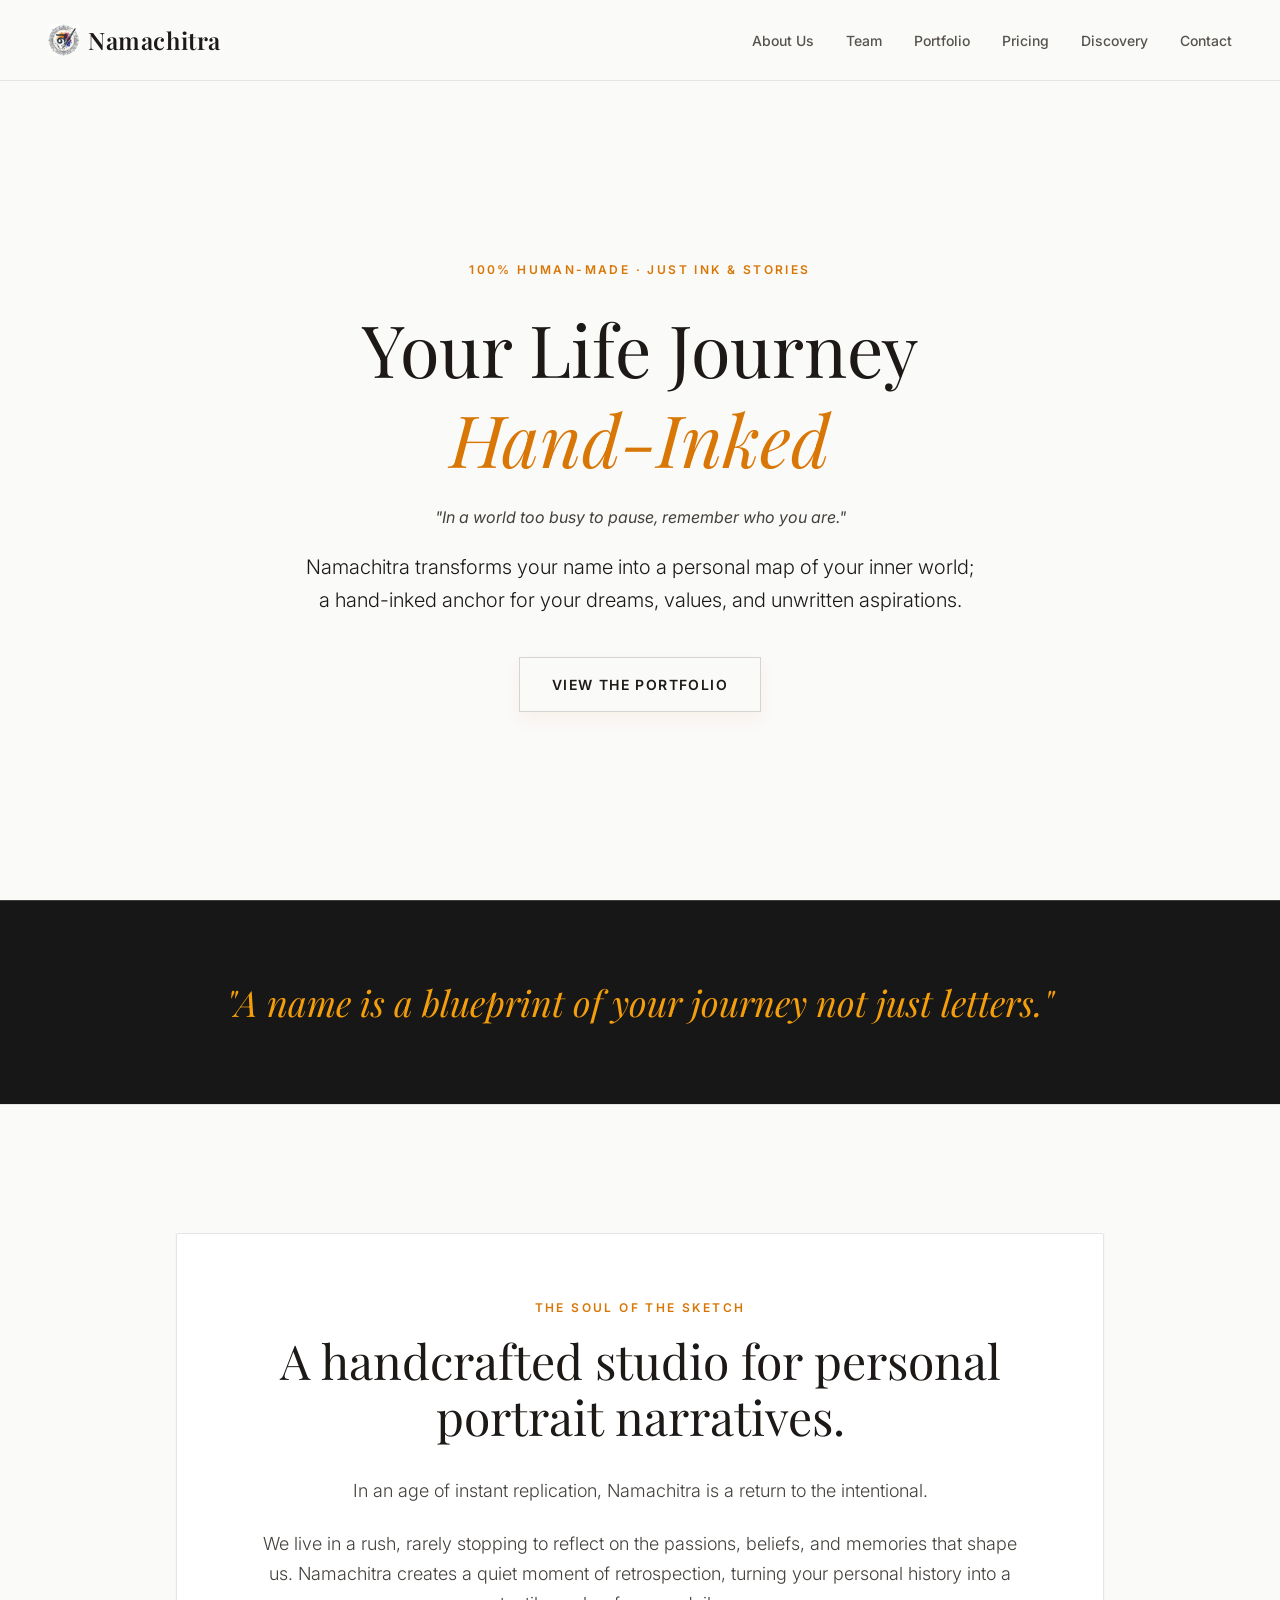
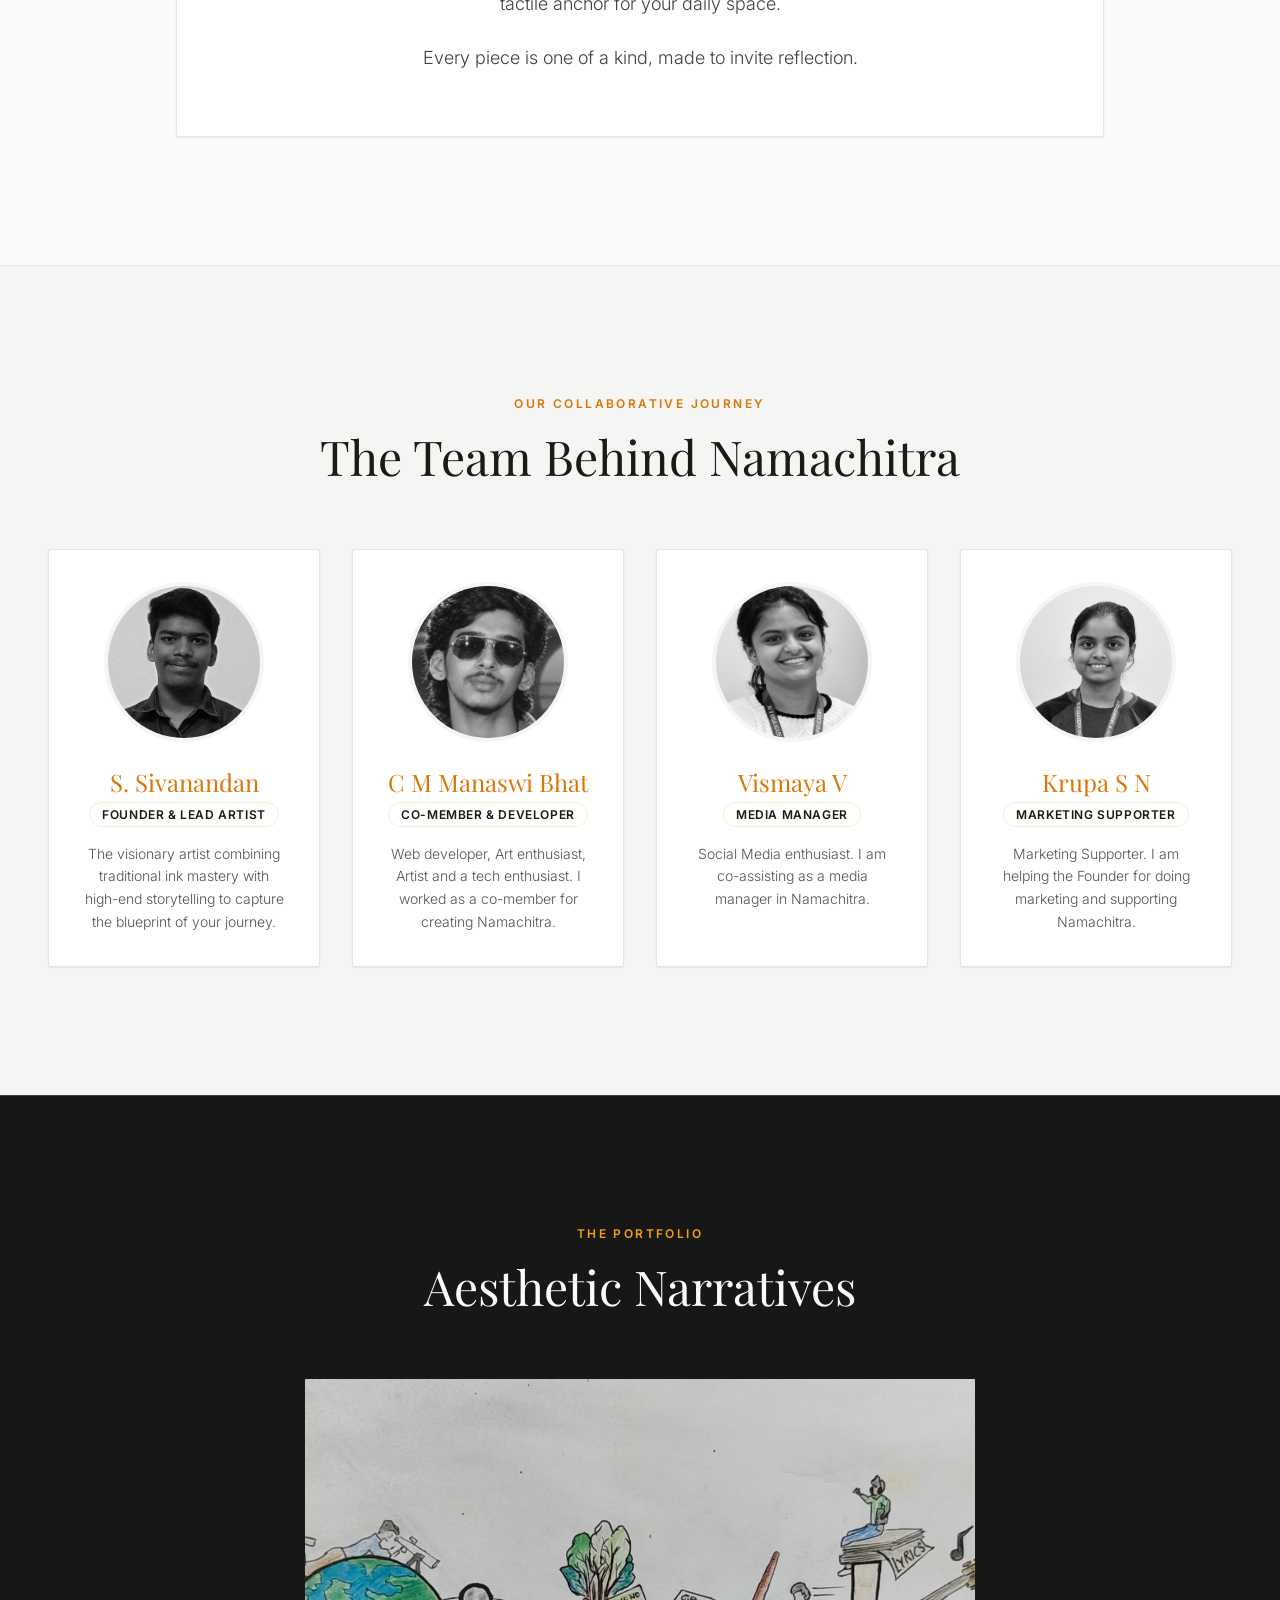
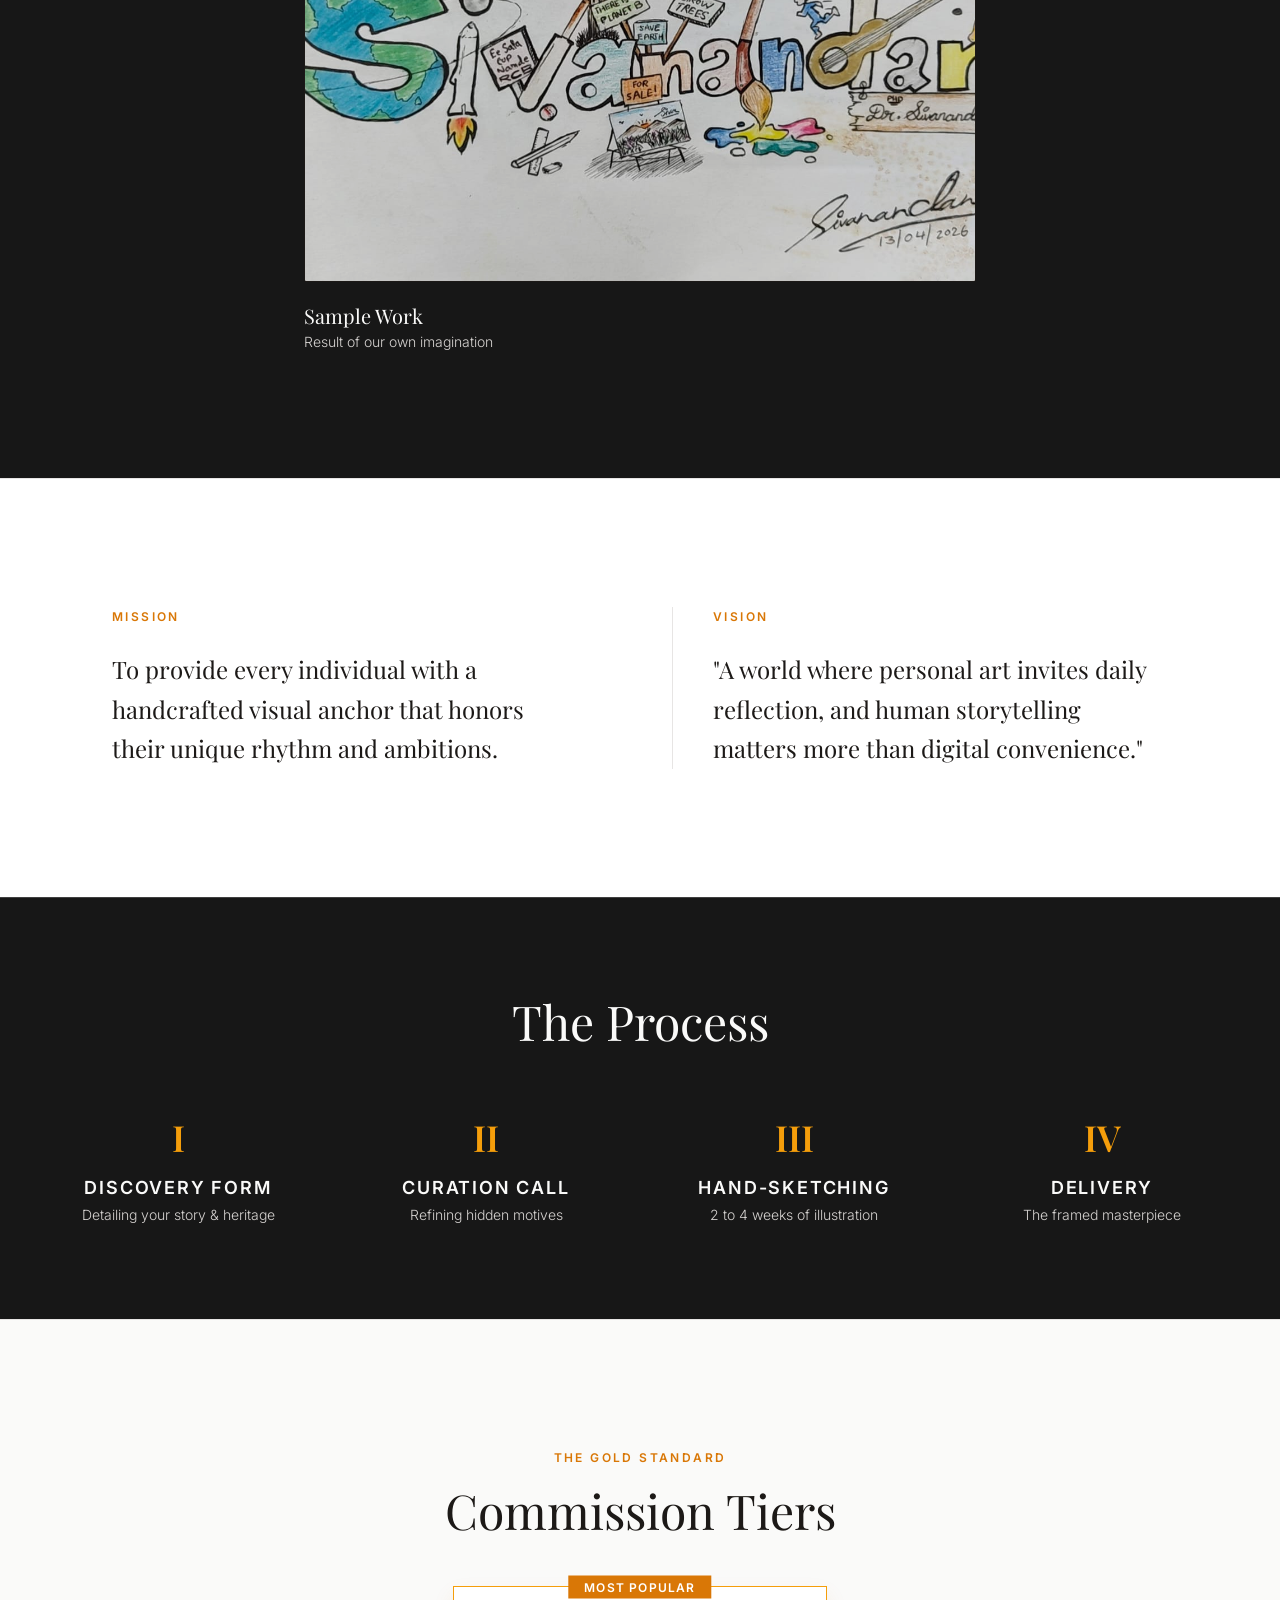
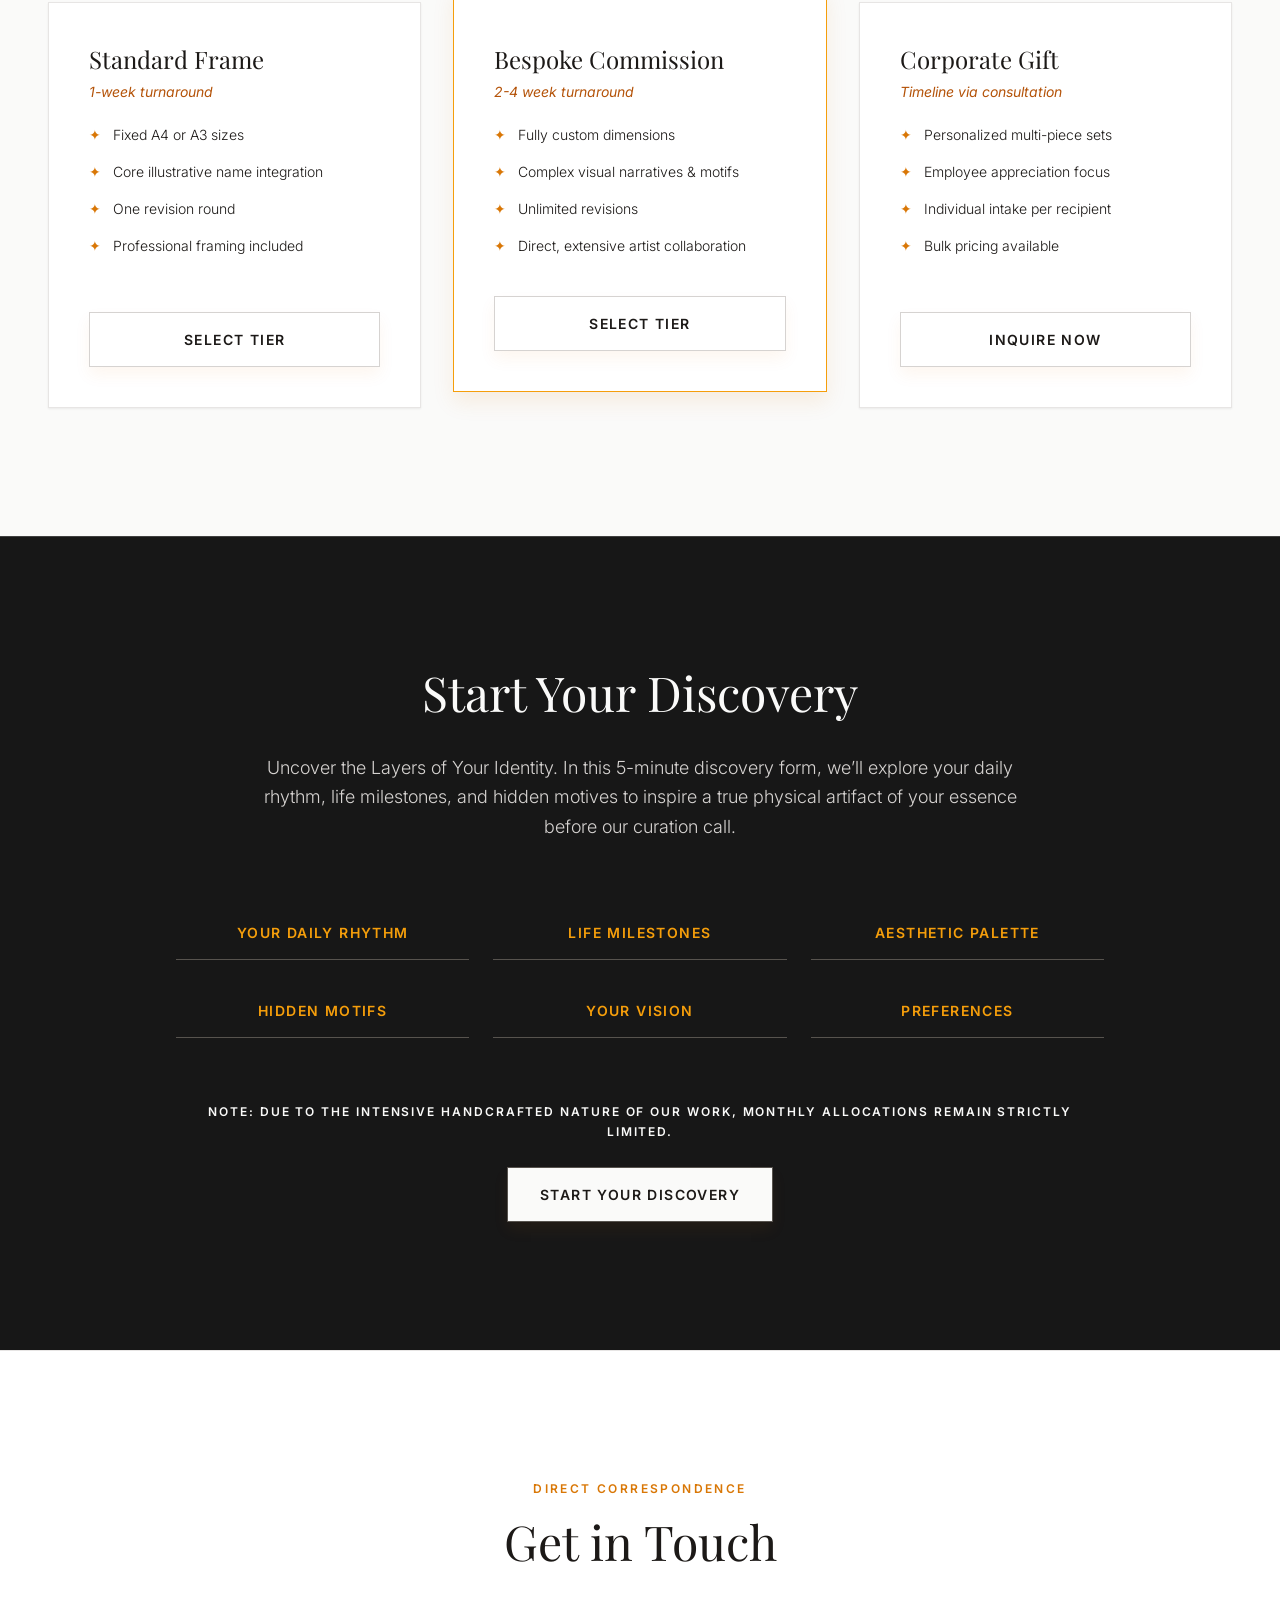
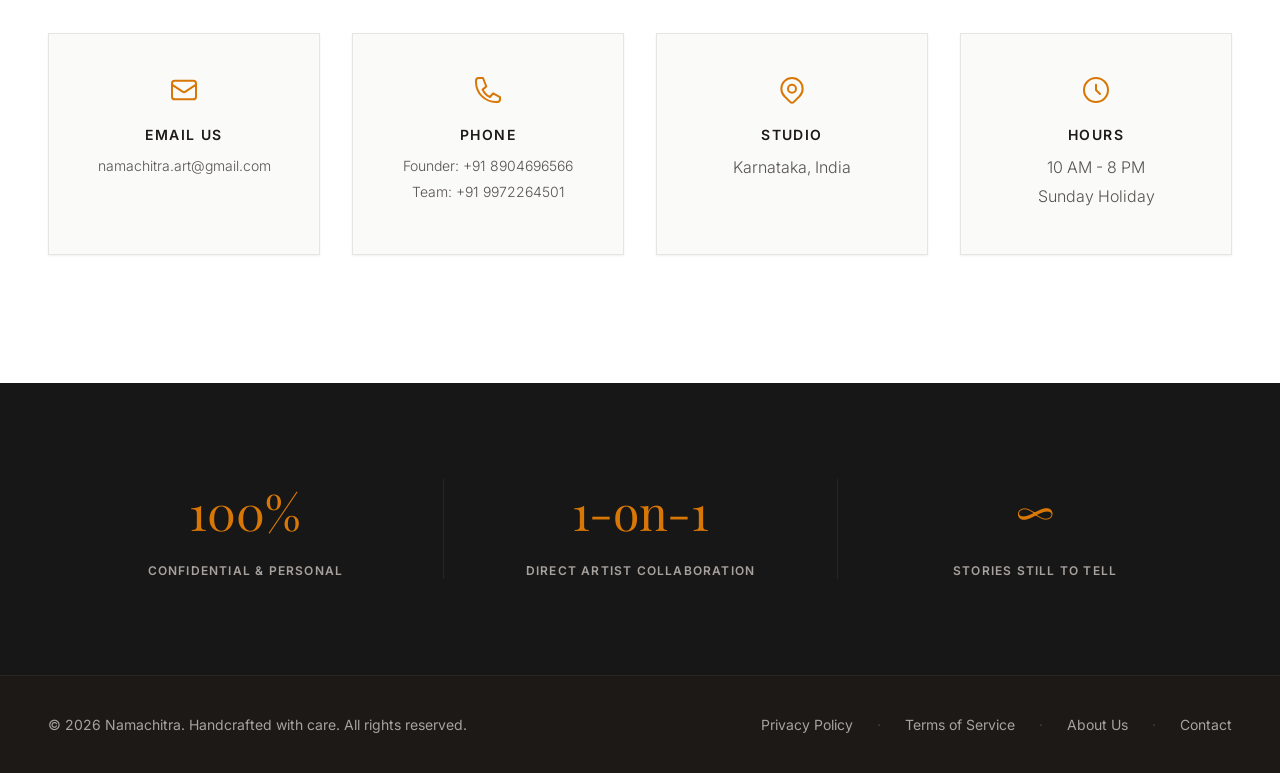
==== commit c165b37c: "Add Namachitra homepage with portfolio artwork dialog and local logo (6af2168dcfaa03e17d717d68)" ====
--- a/index.html
+++ b/index.html
@@ -7,18 +7,19 @@
 <link href="https://fonts.googleapis.com/css2?family=Inter:wght@300;400;500;600&family=Playfair+Display:ital,wght@0,400;0,500;0,600;0,700;1,400&display=swap" rel="stylesheet">
 <link rel="stylesheet" href="/styles.css"><script src="/script.js" defer></script></head>
 <body><a class="skip-link" href="#main">Skip to content</a>
-<nav aria-label="Main navigation"><div class="container nav-inner"><a class="brand" href="#"><span>N</span> Namachitra</a><div class="desktop-menu"><a href="#about">About Us</a><a href="#team">Team</a><a href="#portfolio">Portfolio</a><a href="#pricing">Pricing</a><a href="#discovery">Discovery</a><a href="#contact">Contact</a></div><button id="mobile-menu-btn" class="menu-toggle" aria-label="Toggle Navigation" aria-controls="mobile-menu" aria-expanded="false"><svg width="24" height="24" fill="none" stroke="currentColor" viewBox="0 0 24 24" aria-hidden="true"><path stroke-width="1.5" stroke-linecap="round" d="M4 6h16M4 12h16M4 18h16"/></svg></button></div><div id="mobile-menu" hidden><a href="#about">About Us</a><a href="#team">Team</a><a href="#portfolio">Portfolio</a><a href="#pricing">Pricing</a><a href="#discovery">Discovery</a><a href="#contact">Contact</a><a class="accent" href="#discovery">Begin Commission</a></div></nav>
+<nav aria-label="Main navigation"><div class="container nav-inner"><a class="brand" href="#"><img src="/assets/logo.jpg" alt="Namachitra Logo" width="32" height="32"> Namachitra</a><div class="desktop-menu"><a href="#about">About Us</a><a href="#team">Team</a><a href="#portfolio">Portfolio</a><a href="#pricing">Pricing</a><a href="#discovery">Discovery</a><a href="#contact">Contact</a></div><button id="mobile-menu-btn" class="menu-toggle" aria-label="Toggle Navigation" aria-controls="mobile-menu" aria-expanded="false"><svg width="24" height="24" fill="none" stroke="currentColor" viewBox="0 0 24 24" aria-hidden="true"><path stroke-width="1.5" stroke-linecap="round" d="M4 6h16M4 12h16M4 18h16"/></svg></button></div><div id="mobile-menu" hidden><a href="#about">About Us</a><a href="#team">Team</a><a href="#portfolio">Portfolio</a><a href="#pricing">Pricing</a><a href="#discovery">Discovery</a><a href="#contact">Contact</a><a class="accent" href="#discovery">Begin Commission</a></div></nav>
 <main id="main"><header class="hero"><div class="hero-content"><span class="eyebrow reveal">100% Human-Made · Just Ink &amp; Stories</span><h1 class="reveal delay-1">Your Life Journey <br><em>Hand-Inked</em></h1><p class="hero-quote reveal delay-2">"In a world too busy to pause, remember who you are."</p><p class="hero-description reveal delay-2">Namachitra transforms your name into a personal map of your inner world; a hand-inked anchor for your dreams, values, and unwritten aspirations.</p><a class="button reveal delay-3" href="#portfolio">View The Portfolio</a></div></header>
 <section class="quote dark"><div class="container"><h2><em>"A name is a blueprint of your journey not just letters."</em></h2></div></section>
 <section id="about"><div class="container about-container"><div class="about-card"><span class="eyebrow">The Soul of the Sketch</span><h2>A handcrafted studio for personal portrait narratives.</h2><div class="body-copy"><p>In an age of instant replication, Namachitra is a return to the intentional.</p><p>We live in a rush, rarely stopping to reflect on the passions, beliefs, and memories that shape us. Namachitra creates a quiet moment of retrospection, turning your personal history into a tactile anchor for your daily space.</p><p>Every piece is one of a kind, made to invite reflection.</p></div></div></div></section>
 <section id="team"><div class="container"><div class="section-heading"><span class="eyebrow">Our Collaborative Journey</span><h2>The Team Behind Namachitra</h2></div><div class="team-grid"><article class="team-card"><div class="team-portrait"><img src="/assets/founder.jpg" alt="S. Sivanandan" width="160" height="160" loading="lazy"></div><h3>S. Sivanandan</h3><span class="team-role">Founder &amp; Lead Artist</span><p>The visionary artist combining traditional ink mastery with high-end storytelling to capture the blueprint of your journey.</p></article><article class="team-card"><div class="team-portrait"><img src="/assets/manaswi.jpg" alt="C M Manaswi Bhat" width="160" height="160" loading="lazy"></div><h3>C M Manaswi Bhat</h3><span class="team-role">Co-Member &amp; Developer</span><p>Web developer, Art enthusiast, Artist and a tech enthusiast. I worked as a co-member for creating Namachitra.</p></article><article class="team-card"><div class="team-portrait"><img src="/assets/vismaya.png" alt="Vismaya V" width="160" height="160" loading="lazy"></div><h3>Vismaya V</h3><span class="team-role">Media Manager</span><p>Social Media enthusiast. I am co-assisting as a media manager in Namachitra.</p></article><article class="team-card"><div class="team-portrait"><img src="/assets/krupa.png" alt="Krupa S N" width="160" height="160" loading="lazy"></div><h3>Krupa S N</h3><span class="team-role">Marketing Supporter</span><p>Marketing Supporter. I am helping the Founder for doing marketing and supporting Namachitra.</p></article></div></div></section>
-<section id="portfolio" class="dark"><div class="container"><div class="section-heading"><span class="eyebrow">The Portfolio</span><h2>Aesthetic Narratives</h2></div><a class="artwork" href="/artwork.html" target="_blank" rel="noopener"><div class="artwork-image"><img src="/assets/sample-work.jpg" alt="Sample Work — hand-drawn illustrative name artwork" loading="lazy"><span>View Artwork ↗</span></div><h3>Sample Work</h3><p>Result of our own imagination</p></a></div></section>
+<section id="portfolio" class="dark"><div class="container"><div class="section-heading"><span class="eyebrow">The Portfolio</span><h2>Aesthetic Narratives</h2></div><a class="artwork" href="/artwork.html" data-dialog="artwork-modal" aria-haspopup="dialog"><div class="artwork-image"><img src="/assets/sample-work.jpg" alt="Sample Work — hand-drawn illustrative name artwork" loading="lazy"><span>View Artwork</span></div><h3>Sample Work</h3><p>Result of our own imagination</p></a></div></section>
 <section class="white"><div class="container mission-grid"><div><h3 class="eyebrow">Mission</h3><p>To provide every individual with a handcrafted visual anchor that honors their unique rhythm and ambitions.</p></div><div><h3 class="eyebrow">Vision</h3><p>"A world where personal art invites daily reflection, and human storytelling matters more than digital convenience."</p></div></div></section>
 <section class="dark process"><div class="container"><div class="section-heading"><h2>The Process</h2></div><div class="process-grid"><div><span>I</span><h3>Discovery Form</h3><p>Detailing your story &amp; heritage</p></div><div><span>II</span><h3>Curation Call</h3><p>Refining hidden motives</p></div><div><span>III</span><h3>Hand-Sketching</h3><p>2 to 4 weeks of illustration</p></div><div><span>IV</span><h3>Delivery</h3><p>The framed masterpiece</p></div></div></div></section>
-<section id="pricing"><div class="container"><div class="section-heading"><span class="eyebrow">The Gold Standard</span><h2>Commission Tiers</h2></div><div class="tiers"><article class="tier "><h3>Standard Frame</h3><p class="timing">1-week turnaround</p><ul><li>Fixed A4 or A3 sizes</li><li>Core illustrative name integration</li><li>One revision round</li><li>Professional framing included</li></ul><a class="button " href="https://forms.gle/SVMsbdd8Y8zwQmK37" target="_blank" rel="noopener noreferrer">Select Tier</a></article><article class="tier popular"><span class="popular-label">Most Popular</span><h3>Bespoke Commission</h3><p class="timing">2-4 week turnaround</p><ul><li>Fully custom dimensions</li><li>Complex visual narratives &amp; motifs</li><li>Unlimited revisions</li><li>Direct, extensive artist collaboration</li></ul><a class="button filled" href="https://forms.gle/SVMsbdd8Y8zwQmK37" target="_blank" rel="noopener noreferrer">Select Tier</a></article><article class="tier "><h3>Corporate Gift</h3><p class="timing">Timeline via consultation</p><ul><li>Personalized multi-piece sets</li><li>Employee appreciation focus</li><li>Individual intake per recipient</li><li>Bulk pricing available</li></ul><a class="button " href="https://forms.gle/x4HDsmVLEv1RBWMf7" target="_blank" rel="noopener noreferrer">Inquire Now</a></article></div></div></section>
+<section id="pricing"><div class="container"><div class="section-heading"><span class="eyebrow">The Gold Standard</span><h2>Commission Tiers</h2></div><div class="tiers"><article class="tier "><h3>Standard Frame</h3><p class="timing">1-week turnaround</p><ul><li>Fixed A4 or A3 sizes</li><li>Core illustrative name integration</li><li>One revision round</li><li>Professional framing included</li></ul><a class="button " href="https://forms.gle/SVMsbdd8Y8zwQmK37" target="_blank" rel="noopener noreferrer">Select Tier</a></article><article class="tier popular"><span class="popular-label">Most Popular</span><h3>Bespoke Commission</h3><p class="timing">2-4 week turnaround</p><ul><li>Fully custom dimensions</li><li>Complex visual narratives &amp; motifs</li><li>Unlimited revisions</li><li>Direct, extensive artist collaboration</li></ul><a class="button" href="https://forms.gle/SVMsbdd8Y8zwQmK37" target="_blank" rel="noopener noreferrer">Select Tier</a></article><article class="tier "><h3>Corporate Gift</h3><p class="timing">Timeline via consultation</p><ul><li>Personalized multi-piece sets</li><li>Employee appreciation focus</li><li>Individual intake per recipient</li><li>Bulk pricing available</li></ul><a class="button " href="https://forms.gle/x4HDsmVLEv1RBWMf7" target="_blank" rel="noopener noreferrer">Inquire Now</a></article></div></div></section>
 <section id="discovery" class="dark"><div class="container discovery"><h2>Start Your Discovery</h2><p class="body-copy">Uncover the Layers of Your Identity. In this 5-minute discovery form, we’ll explore your daily rhythm, life milestones, and hidden motives to inspire a true physical artifact of your essence before our curation call.</p><div class="discovery-grid"><div>Your Daily Rhythm</div><div>Life Milestones</div><div>Aesthetic Palette</div><div>Hidden Motifs</div><div>Your Vision</div><div>Preferences</div></div><p class="availability">Note: Due to the intensive handcrafted nature of our work, monthly allocations remain strictly limited.</p><a class="button light" href="https://forms.gle/SVMsbdd8Y8zwQmK37" target="_blank" rel="noopener noreferrer">Start Your Discovery</a></div></section>
 <section id="contact" class="white"><div class="container"><div class="section-heading"><span class="eyebrow">Direct Correspondence</span><h2>Get in Touch</h2></div><div class="contact-grid"><div class="contact-card"><svg width="32" height="32" fill="none" stroke="currentColor" viewBox="0 0 24 24" aria-hidden="true"><path stroke-width="1.5" stroke-linecap="round" stroke-linejoin="round" d="M3 8l7.89 5.26a2 2 0 002.22 0L21 8M5 19h14a2 2 0 002-2V7a2 2 0 00-2-2H5a2 2 0 00-2 2v10a2 2 0 002 2z"/></svg><h3>Email Us</h3><a href="mailto:namachitra.art@gmail.com">namachitra.art@gmail.com</a></div><div class="contact-card"><svg width="32" height="32" fill="none" stroke="currentColor" viewBox="0 0 24 24" aria-hidden="true"><path stroke-width="1.5" stroke-linecap="round" stroke-linejoin="round" d="M3 5a2 2 0 012-2h3.28l2.446 6.387-2.759 2.34a11 11 0 005.516 5.516l2.34-2.759L21 17.28V19a2 2 0 01-2 2h-1C9.716 21 3 14.284 3 6V5z"/></svg><h3>Phone</h3><a href="tel:+918904696566">Founder: +91 8904696566</a><a href="tel:+919972264501">Team: +91 9972264501</a></div><div class="contact-card"><svg width="32" height="32" fill="none" stroke="currentColor" viewBox="0 0 24 24" aria-hidden="true"><path stroke-width="1.5" stroke-linecap="round" stroke-linejoin="round" d="M17.657 16.657L13.414 20.9a2 2 0 01-2.827 0l-4.244-4.243a8 8 0 1111.314 0z M15 11a3 3 0 11-6 0 3 3 0 016 0z"/></svg><h3>Studio</h3><p>Karnataka, India</p></div><div class="contact-card"><svg width="32" height="32" fill="none" stroke="currentColor" viewBox="0 0 24 24" aria-hidden="true"><path stroke-width="1.5" stroke-linecap="round" stroke-linejoin="round" d="M12 8v4l3 3m6-3a9 9 0 11-18 0 9 9 0 0118 0z"/></svg><h3>Hours</h3><p>10 AM - 8 PM</p><p>Sunday Holiday</p></div></div></div></section></main>
 <footer class="dark"><div class="container stats"><div><strong>100%</strong><span>Confidential &amp; Personal</span></div><div><strong>1-on-1</strong><span>Direct Artist Collaboration</span></div><div><strong>∞</strong><span>Stories Still to Tell</span></div></div><div class="footer-bottom"><div class="container"><p>© 2026 Namachitra. Handcrafted with care. All rights reserved.</p><div class="footer-links"><button data-dialog="privacy-modal">Privacy Policy</button><span>·</span><button data-dialog="terms-modal">Terms of Service</button><span>·</span><a href="#about">About Us</a><span>·</span><a href="#contact">Contact</a></div></div></div></footer>
+<dialog id="artwork-modal" aria-labelledby="artwork-title"><button class="close-dialog" data-close aria-label="Close artwork details">×</button><div class="artwork-detail"><div class="detail-image"><img src="/assets/sample-work.jpg" alt="Sample Work — hand-drawn illustrative name artwork"></div><div class="detail-copy"><span class="eyebrow">Bespoke Collection</span><h2 id="artwork-title" tabindex="-1">Sample Work</h2><p class="body-copy">Share your story with us, and we will turn your name into a one-of-a-kind hand-drawn artwork. From your favorite sports and music to your biggest dreams, every detail is sketched right into the letters.</p><div class="artist"><div><span class="role">Artist</span><p>S. Sivanandan</p></div></div></div></div></dialog>
 <dialog id="privacy-modal" aria-labelledby="privacy-title"><button class="close-dialog" data-close aria-label="Close Privacy Policy">×</button><h2 id="privacy-title" tabindex="-1">Privacy Policy</h2><h3>1. Commitment to Privacy &amp; Regulatory Compliance</h3><p>At Namachitra, we treat the personal histories, private memories, and confidential milestone records shared by our patrons with the highest degree of discretion.</p><p>This Privacy Policy describes how we collect, store, process, and protect your information in accordance with the Digital Personal Data Protection Act, 2023 (DPDP Act), the Information Technology Act, 2000, and the Information Technology (Reasonable Security Practices and Procedures and Sensitive Personal Data or Information) Rules, 2011.</p>
 <h3>2. Information We Collect</h3><ul><li><strong>Patron Identity &amp; Contact Data:</strong> Name, email address, postal delivery address, phone/WhatsApp number, and billing details.</li><li><strong>Biographical &amp; Storytelling Data (The Discovery Dossier):</strong> Career achievements, educational qualifications, personal hobbies, family milestones, cultural convictions, inside jokes, and uploaded memorabilia or reference photos.</li><li><strong>Transaction &amp; Financial Data:</strong> Payment reference IDs, GSTIN (for corporate clients), and transaction histories. Note: Namachitra never stores full credit/debit card numbers or UPI MPINs. All transactions are securely processed via PCI-DSS compliant gateways (Razorpay and Stripe).</li><li><strong>Technical &amp; Telemetry Data:</strong> IP address, browser type, device identifiers, and website interaction cookies gathered via namachitra.com for analytics.</li></ul>
 <h3>3. How We Use Your Personal Data</h3><p>We process personal data strictly for legitimate artistic and contractual purposes:</p><ul><li>To conduct the Curation Call and translate your personal narrative into custom visual illustrations.</li><li>To execute, flatbed-scan, frame, package, and courier your physical artwork.</li><li>To generate GST-compliant tax invoices and maintain statutory accounting ledgers.</li><li>To communicate milestone progress updates, sketch approvals, and shipping tracking numbers via Email and WhatsApp.</li><li>To display artistic process reels and portfolio showcases (subject to your privacy preferences).</li></ul>
--- a/styles.css
+++ b/styles.css
@@ -5,3 +5,18 @@
 @media(max-width:1023px){.team-grid{grid-template-columns:repeat(2,minmax(0,1fr))}.desktop-menu{gap:20px}}
 @media(max-width:767px){.about-card{padding:32px}.about-card h2{font-size:30px}}
 @media(max-width:639px){.team-grid{grid-template-columns:1fr}}
+
+/* Supplied homepage details and mobile-safe artwork viewer. */
+.brand img{height:32px;width:auto;object-fit:contain}
+.team-card h3{color:var(--amber)}
+.team-role{padding:4px 12px}
+#artwork-modal{max-width:1152px;max-height:90svh;padding:0;overflow-y:auto}
+#artwork-modal::backdrop{background:#1c1917e6;backdrop-filter:blur(12px)}
+#artwork-modal .artwork-detail{border:0;box-shadow:none}
+#artwork-modal .detail-copy{background:var(--paper)}
+#artwork-modal h2{font-size:48px;margin-bottom:24px;padding-right:0}
+#artwork-modal .body-copy{font-size:18px;line-height:1.65;color:#44403c}
+#artwork-modal .artist{margin-top:32px}
+#artwork-modal .role{font-size:12px;text-transform:uppercase;letter-spacing:.1em;color:#78716c}
+#artwork-modal .close-dialog{z-index:1;background:#ffffffb3;border-radius:50%}
+@media(max-width:767px){#artwork-modal h2{font-size:30px}#artwork-modal .body-copy{font-size:16px}}
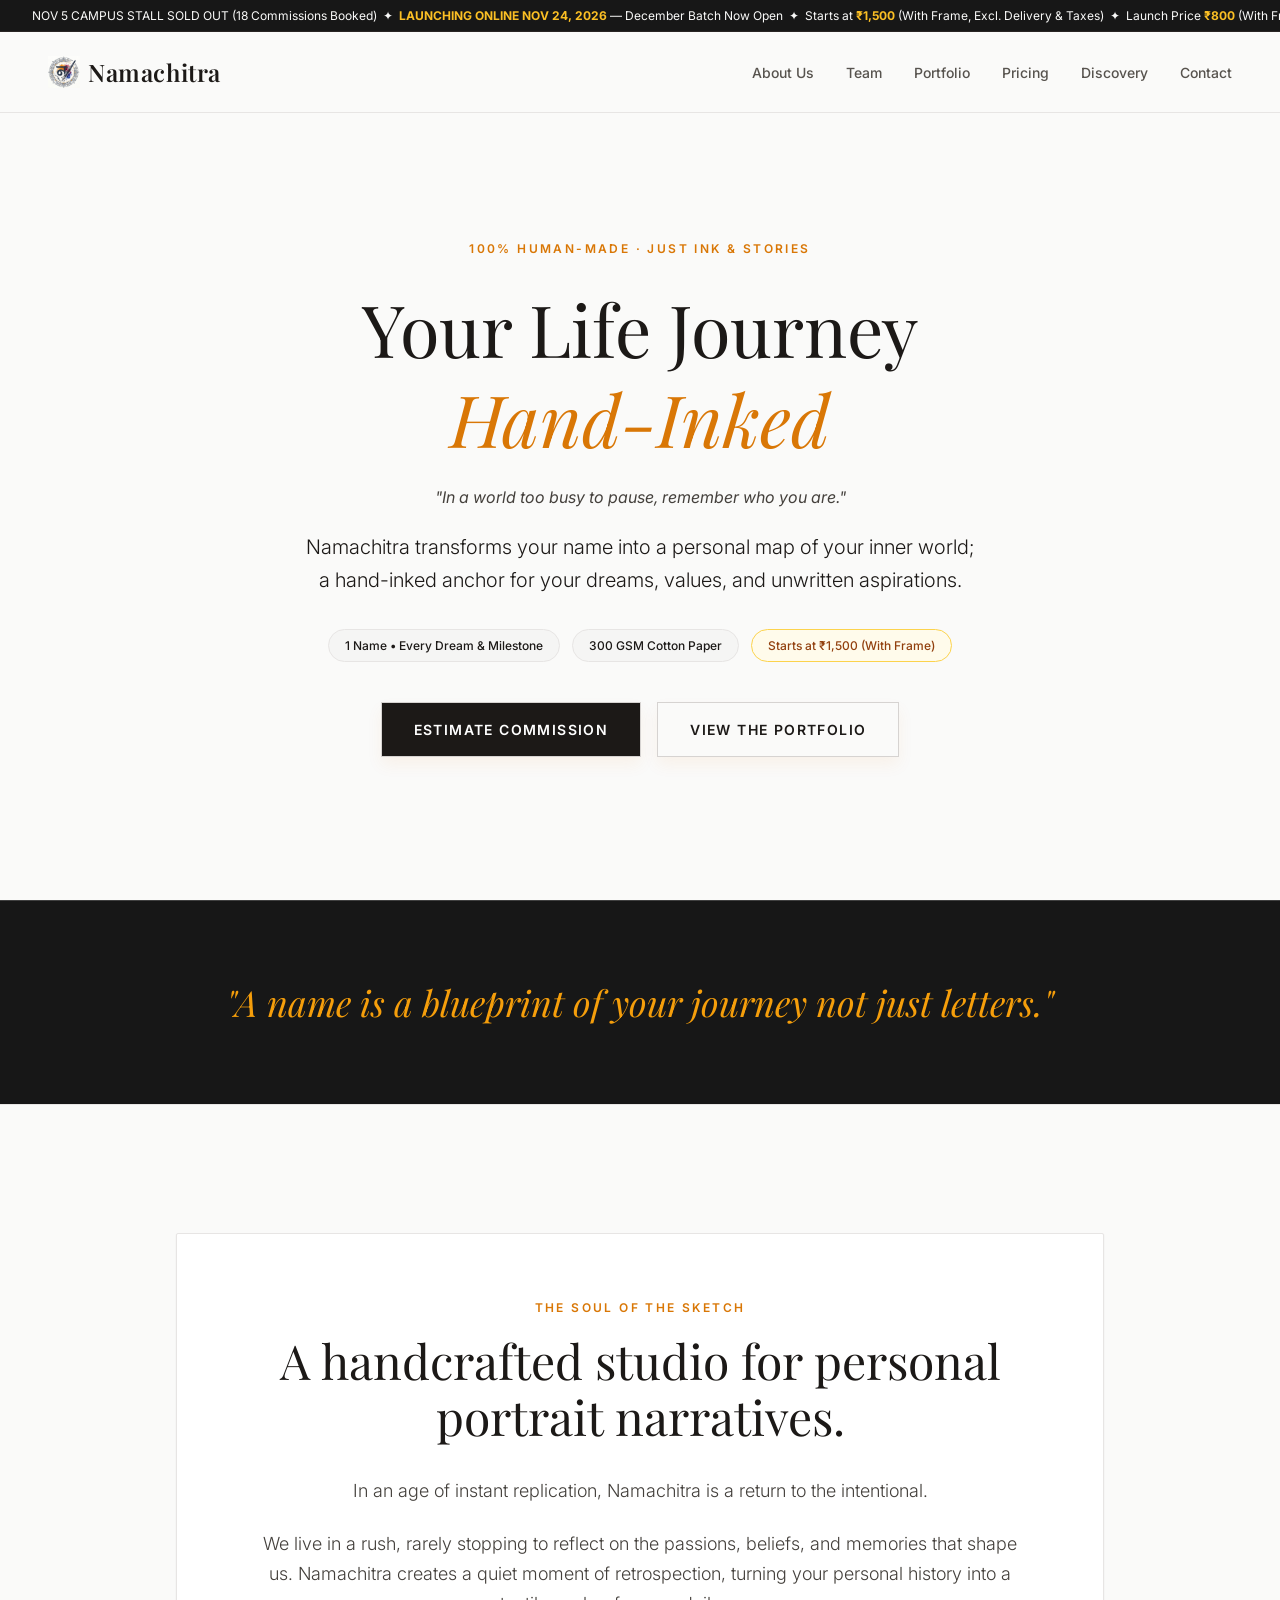
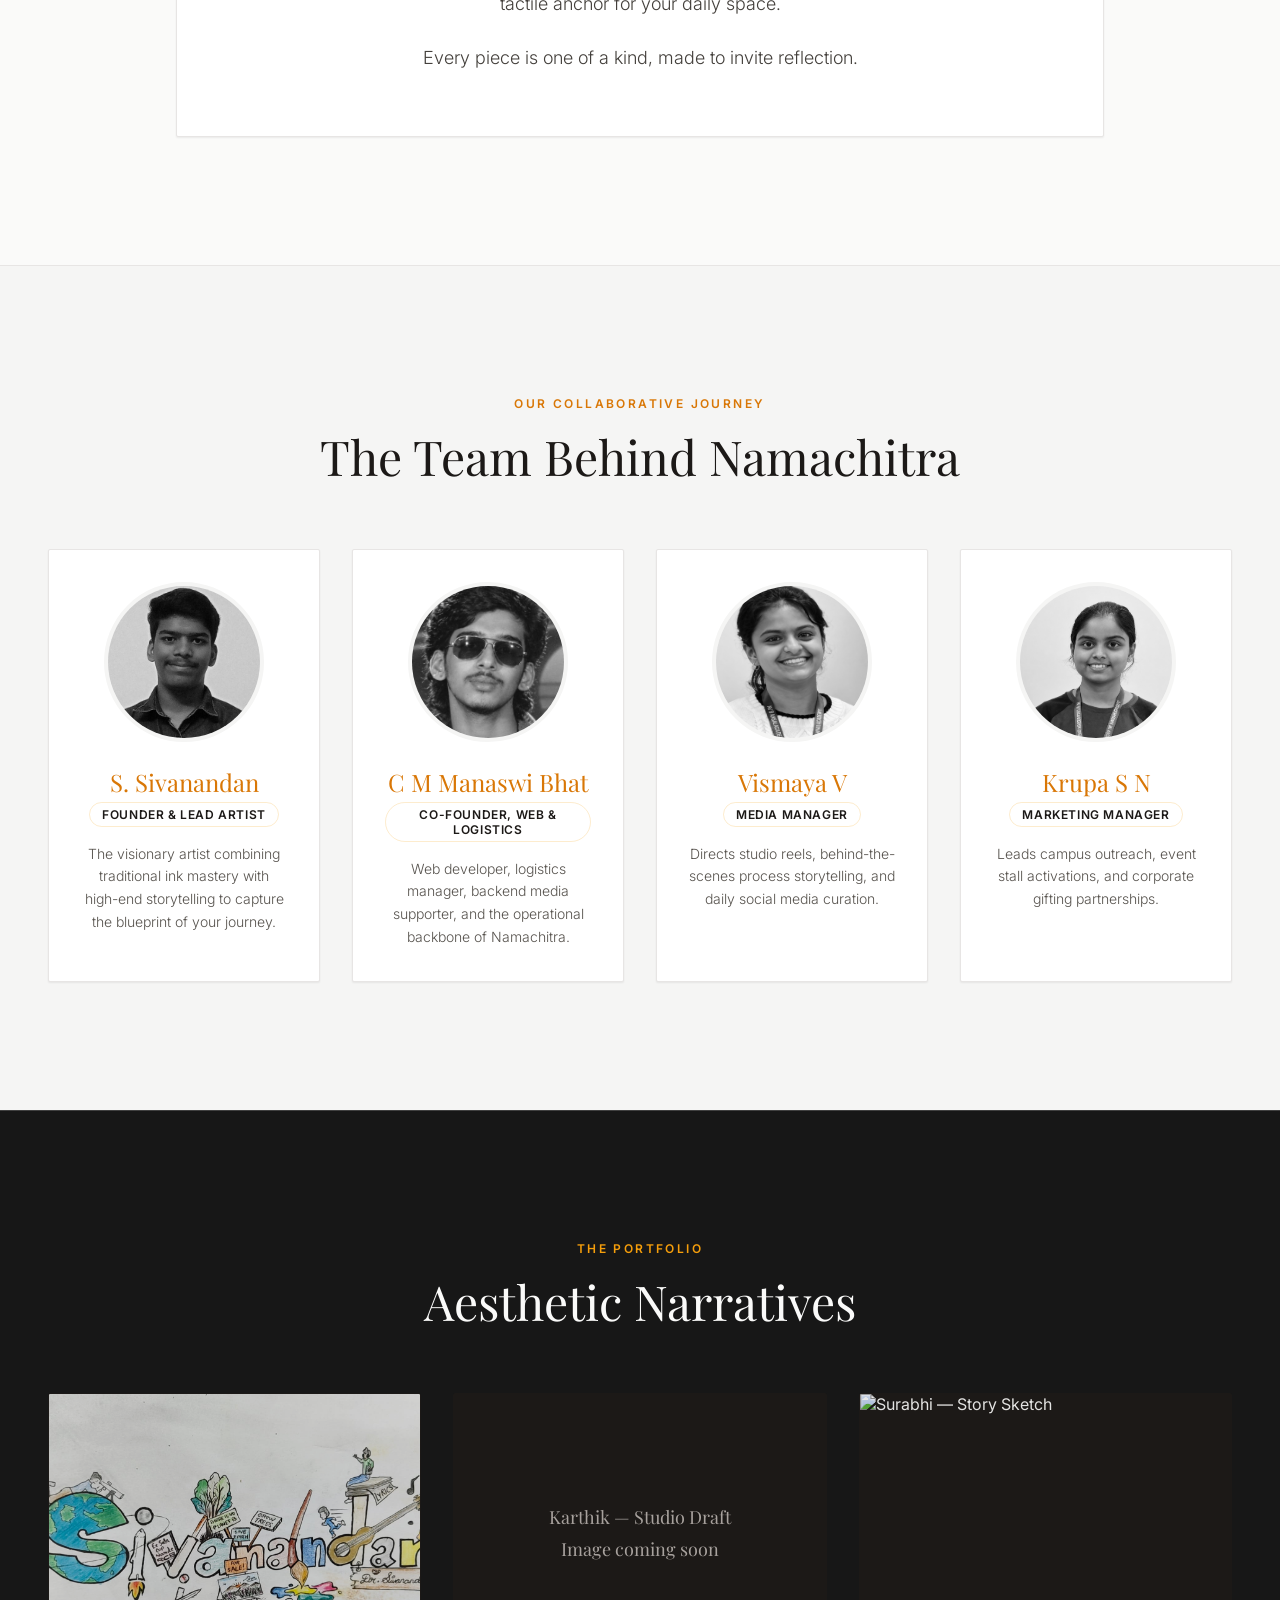
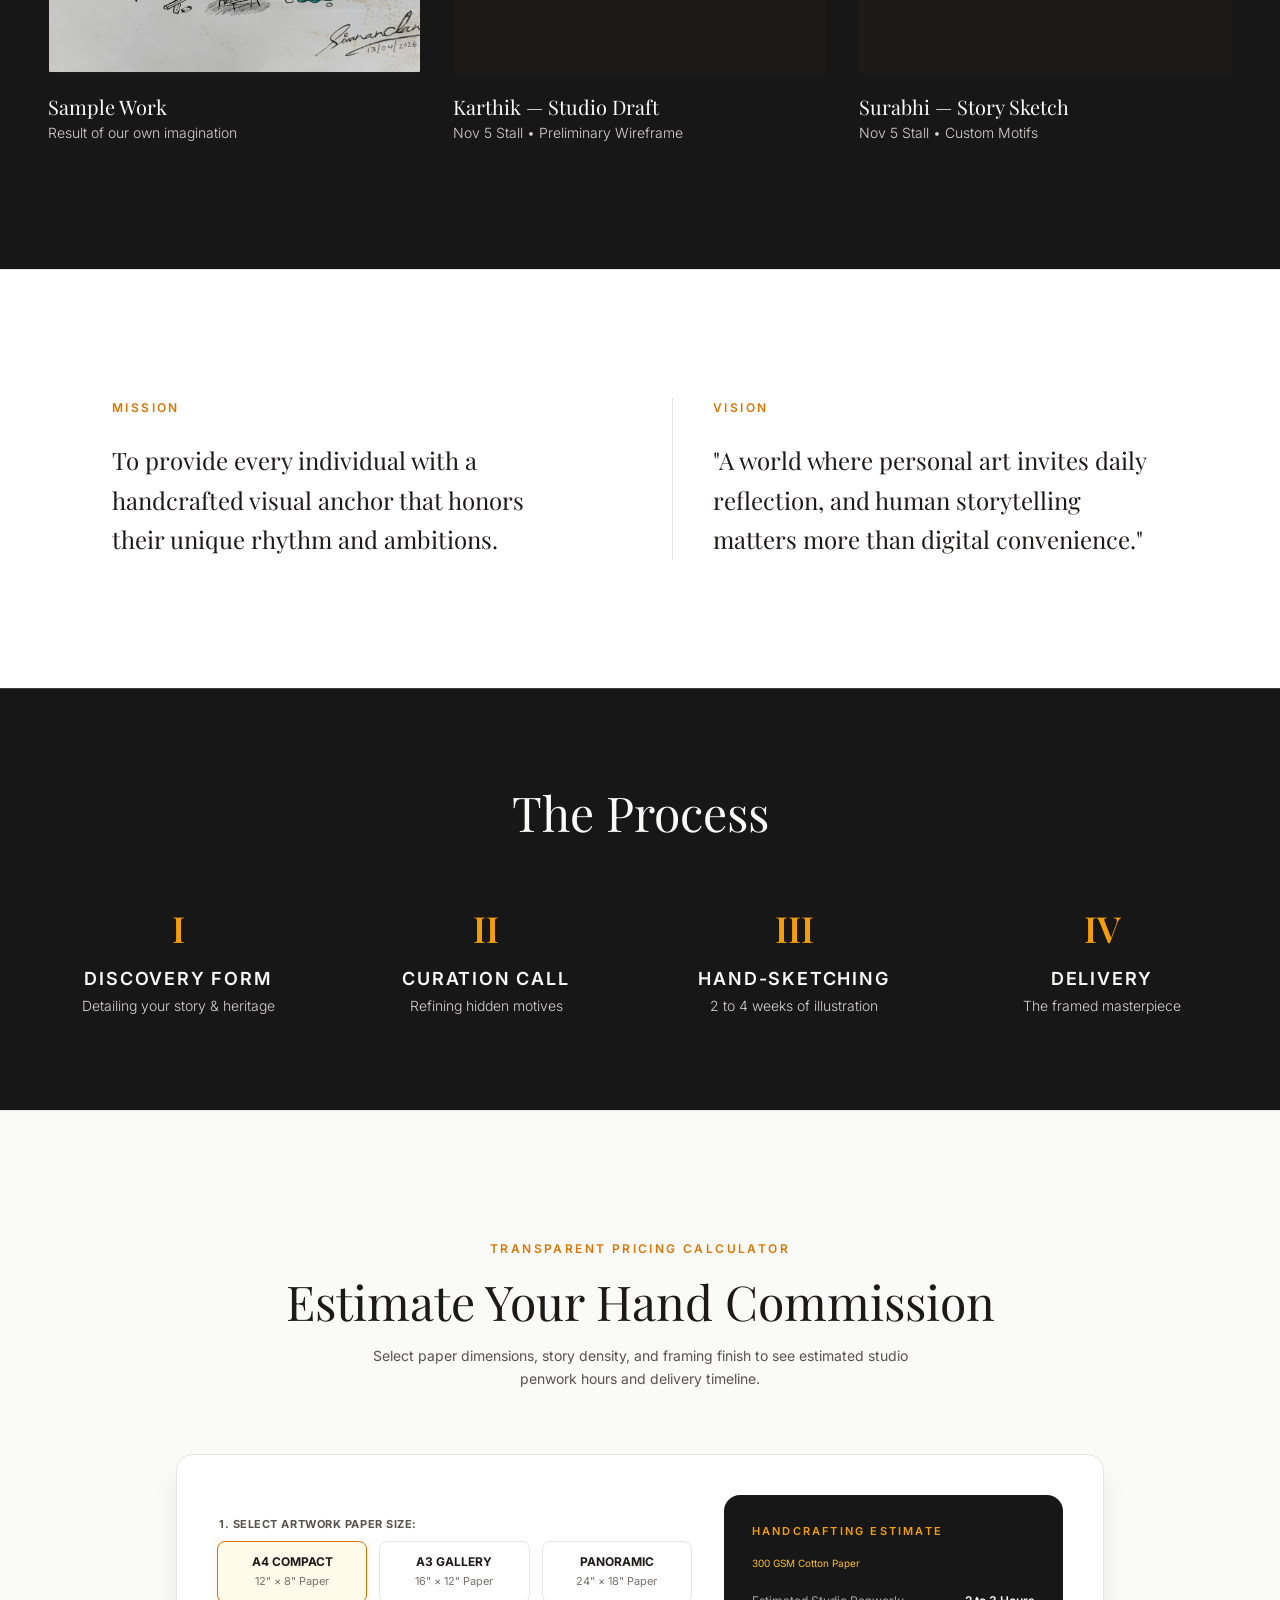
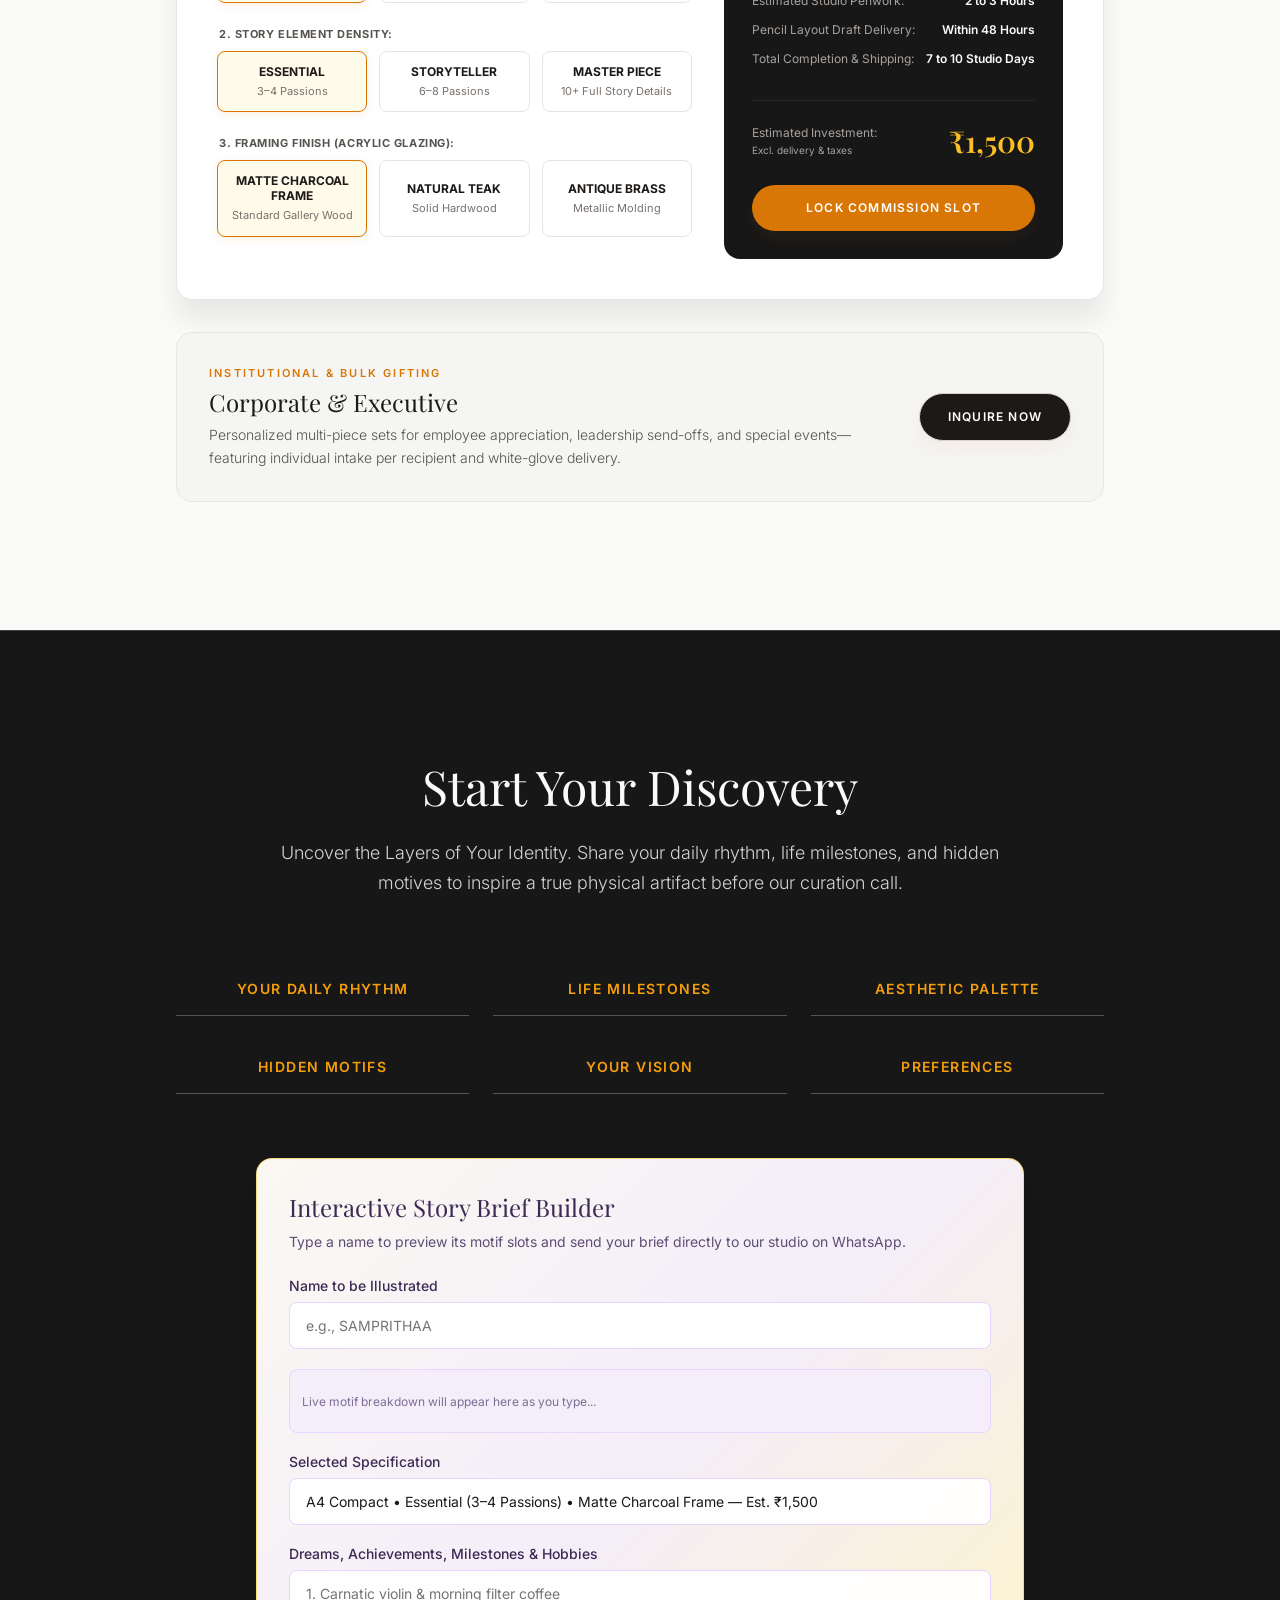
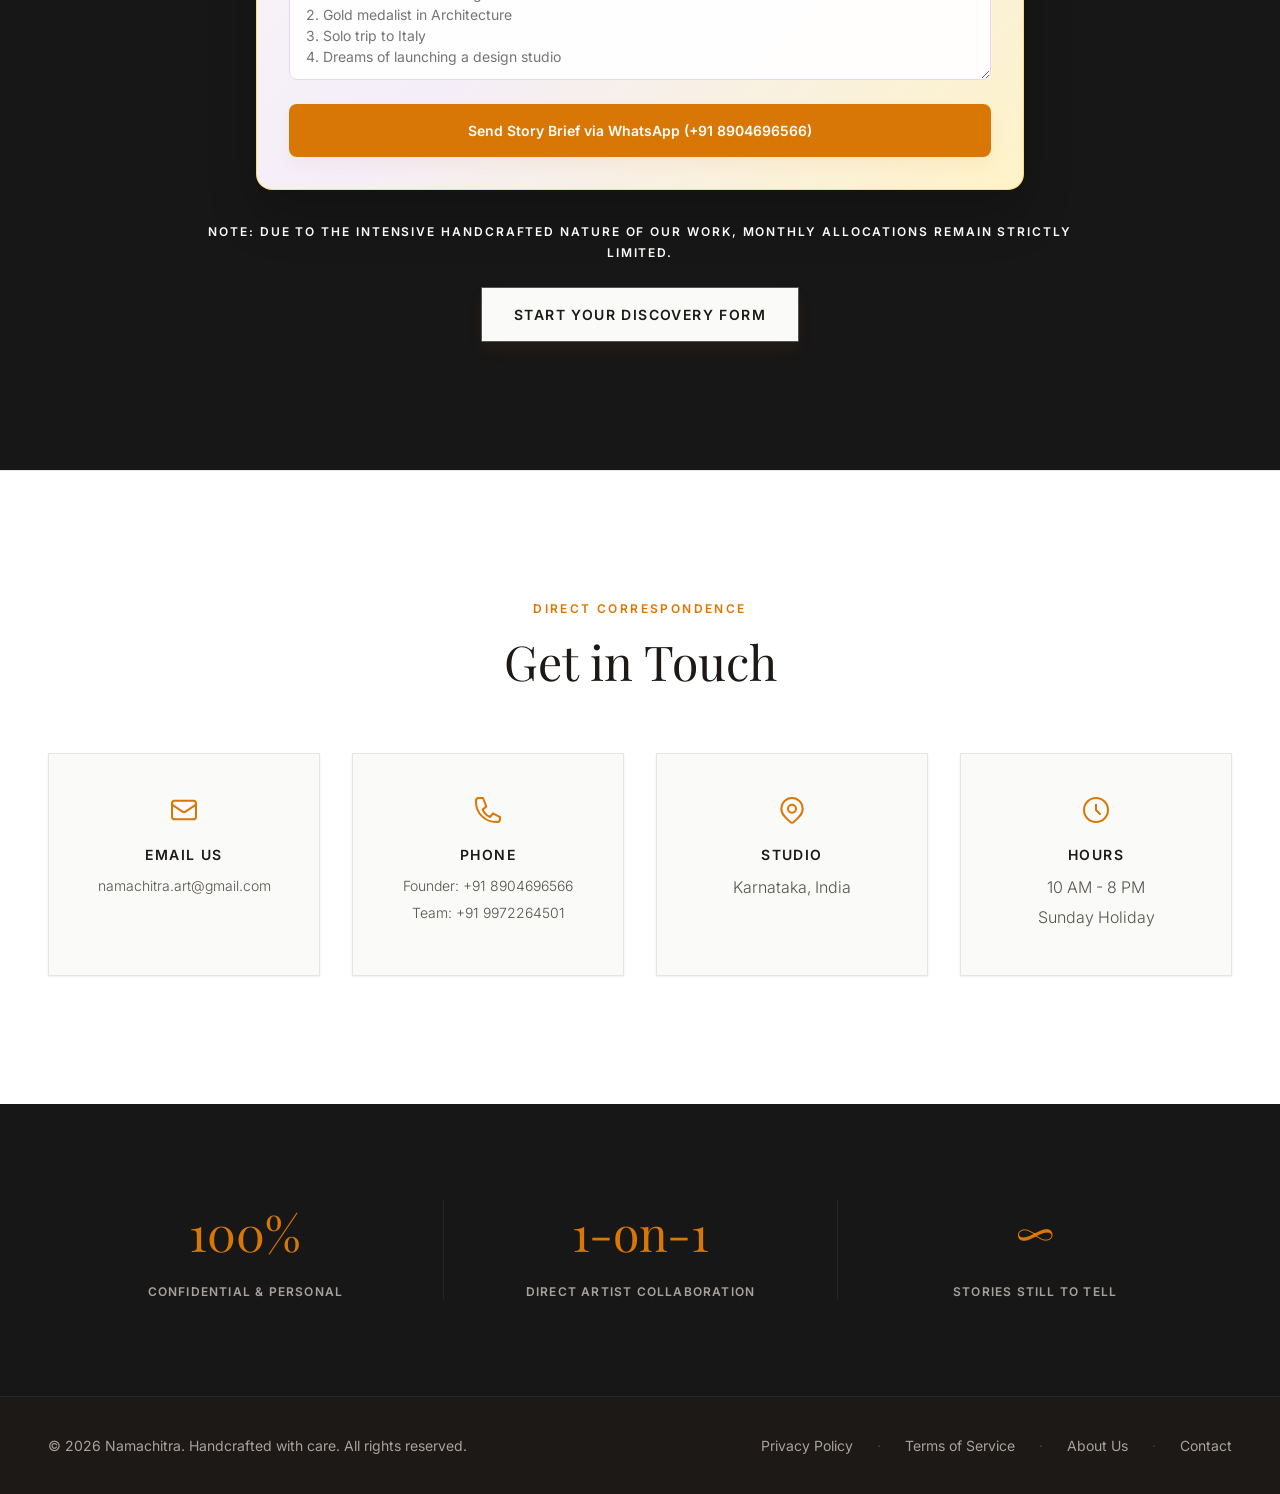
==== commit e8fe0688: "Update Namachitra homepage with launch announcement, pricing calculator and story brief builder (6af" ====
--- a/index.html
+++ b/index.html
@@ -1,22 +1,23 @@
 <!DOCTYPE html>
 <html lang="en"><head><meta charset="UTF-8"><meta name="viewport" content="width=device-width, initial-scale=1.0">
 <title>Namachitra | Bespoke Hand-Inked Portraits</title>
-<meta name="description" content="Namachitra transforms your name and life story into one-of-a-kind hand-inked artwork. Explore our portfolio and begin your bespoke commission.">
+<meta name="description" content="Namachitra transforms your name and life story into one-of-a-kind hand-inked artwork. 100% hand-inked keepsakes, launching online Nov 24, 2026. Framed commissions start at ₹1,500.">
+<meta property="og:type" content="website"><meta property="og:url" content="https://namachitra.netlify.app/"><meta property="og:title" content="Namachitra | Bespoke Hand-Inked Portraits"><meta property="og:description" content="Every stroke drawn by hand. Starts at ₹1,500 with frame, excluding delivery and taxes."><meta property="og:image" content="https://namachitra.netlify.app/assets/sample-work.jpg">
 <link rel="icon" type="image/svg+xml" href="/assets/favicon.svg">
 <link rel="preconnect" href="https://fonts.googleapis.com"><link rel="preconnect" href="https://fonts.gstatic.com" crossorigin>
 <link href="https://fonts.googleapis.com/css2?family=Inter:wght@300;400;500;600&family=Playfair+Display:ital,wght@0,400;0,500;0,600;0,700;1,400&display=swap" rel="stylesheet">
 <link rel="stylesheet" href="/styles.css"><script src="/script.js" defer></script></head>
 <body><a class="skip-link" href="#main">Skip to content</a>
-<nav aria-label="Main navigation"><div class="container nav-inner"><a class="brand" href="#"><img src="/assets/logo.jpg" alt="Namachitra Logo" width="32" height="32"> Namachitra</a><div class="desktop-menu"><a href="#about">About Us</a><a href="#team">Team</a><a href="#portfolio">Portfolio</a><a href="#pricing">Pricing</a><a href="#discovery">Discovery</a><a href="#contact">Contact</a></div><button id="mobile-menu-btn" class="menu-toggle" aria-label="Toggle Navigation" aria-controls="mobile-menu" aria-expanded="false"><svg width="24" height="24" fill="none" stroke="currentColor" viewBox="0 0 24 24" aria-hidden="true"><path stroke-width="1.5" stroke-linecap="round" d="M4 6h16M4 12h16M4 18h16"/></svg></button></div><div id="mobile-menu" hidden><a href="#about">About Us</a><a href="#team">Team</a><a href="#portfolio">Portfolio</a><a href="#pricing">Pricing</a><a href="#discovery">Discovery</a><a href="#contact">Contact</a><a class="accent" href="#discovery">Begin Commission</a></div></nav>
-<main id="main"><header class="hero"><div class="hero-content"><span class="eyebrow reveal">100% Human-Made · Just Ink &amp; Stories</span><h1 class="reveal delay-1">Your Life Journey <br><em>Hand-Inked</em></h1><p class="hero-quote reveal delay-2">"In a world too busy to pause, remember who you are."</p><p class="hero-description reveal delay-2">Namachitra transforms your name into a personal map of your inner world; a hand-inked anchor for your dreams, values, and unwritten aspirations.</p><a class="button reveal delay-3" href="#portfolio">View The Portfolio</a></div></header>
+<div class="announcement"><div class="marquee-track"><span>NOV 5 CAMPUS STALL SOLD OUT (18 Commissions Booked) &nbsp;✦&nbsp; <strong>LAUNCHING ONLINE NOV 24, 2026</strong> — December Batch Now Open &nbsp;✦&nbsp; Starts at <strong>₹1,500</strong> (With Frame, Excl. Delivery &amp; Taxes) &nbsp;✦&nbsp; Launch Price <strong>₹800</strong> (With Frame, Excl. Delivery &amp; Taxes) &nbsp;✦&nbsp; Pan-India Delivery</span><span aria-hidden="true">NOV 5 CAMPUS STALL SOLD OUT (18 Commissions Booked) &nbsp;✦&nbsp; <strong>LAUNCHING ONLINE NOV 24, 2026</strong> — December Batch Now Open &nbsp;✦&nbsp; Starts at <strong>₹1,500</strong> (With Frame, Excl. Delivery &amp; Taxes) &nbsp;✦&nbsp; Launch Price <strong>₹800</strong> (With Frame, Excl. Delivery &amp; Taxes) &nbsp;✦&nbsp; Pan-India Delivery</span></div></div><nav aria-label="Main navigation"><div class="container nav-inner"><a class="brand" href="#"><img src="/assets/logo.jpg" alt="Namachitra Logo" width="32" height="32"> Namachitra</a><div class="desktop-menu"><a href="#about">About Us</a><a href="#team">Team</a><a href="#portfolio">Portfolio</a><a href="#pricing">Pricing</a><a href="#discovery">Discovery</a><a href="#contact">Contact</a></div><button id="mobile-menu-btn" class="menu-toggle" aria-label="Toggle Navigation" aria-controls="mobile-menu" aria-expanded="false"><svg width="24" height="24" fill="none" stroke="currentColor" viewBox="0 0 24 24" aria-hidden="true"><path stroke-width="1.5" stroke-linecap="round" d="M4 6h16M4 12h16M4 18h16"/></svg></button></div><div id="mobile-menu" hidden><a href="#about">About Us</a><a href="#team">Team</a><a href="#portfolio">Portfolio</a><a href="#pricing">Pricing</a><a href="#discovery">Discovery</a><a href="#contact">Contact</a><a class="accent" href="#discovery">Begin Commission</a></div></nav>
+<main id="main"><header class="hero"><div class="hero-content"><span class="eyebrow reveal">100% Human-Made · Just Ink &amp; Stories</span><h1 class="reveal delay-1">Your Life Journey <br><em>Hand-Inked</em></h1><p class="hero-quote reveal delay-2">"In a world too busy to pause, remember who you are."</p><p class="hero-description reveal delay-2">Namachitra transforms your name into a personal map of your inner world; a hand-inked anchor for your dreams, values, and unwritten aspirations.</p><div class="proof-pills"><span>1 Name • Every Dream &amp; Milestone</span><span>300 GSM Cotton Paper</span><span>Starts at ₹1,500 (With Frame)</span></div><div class="hero-actions"><a class="button filled" href="#pricing">Estimate Commission</a><a class="button" href="#portfolio">View The Portfolio</a></div></div></header>
 <section class="quote dark"><div class="container"><h2><em>"A name is a blueprint of your journey not just letters."</em></h2></div></section>
 <section id="about"><div class="container about-container"><div class="about-card"><span class="eyebrow">The Soul of the Sketch</span><h2>A handcrafted studio for personal portrait narratives.</h2><div class="body-copy"><p>In an age of instant replication, Namachitra is a return to the intentional.</p><p>We live in a rush, rarely stopping to reflect on the passions, beliefs, and memories that shape us. Namachitra creates a quiet moment of retrospection, turning your personal history into a tactile anchor for your daily space.</p><p>Every piece is one of a kind, made to invite reflection.</p></div></div></div></section>
-<section id="team"><div class="container"><div class="section-heading"><span class="eyebrow">Our Collaborative Journey</span><h2>The Team Behind Namachitra</h2></div><div class="team-grid"><article class="team-card"><div class="team-portrait"><img src="/assets/founder.jpg" alt="S. Sivanandan" width="160" height="160" loading="lazy"></div><h3>S. Sivanandan</h3><span class="team-role">Founder &amp; Lead Artist</span><p>The visionary artist combining traditional ink mastery with high-end storytelling to capture the blueprint of your journey.</p></article><article class="team-card"><div class="team-portrait"><img src="/assets/manaswi.jpg" alt="C M Manaswi Bhat" width="160" height="160" loading="lazy"></div><h3>C M Manaswi Bhat</h3><span class="team-role">Co-Member &amp; Developer</span><p>Web developer, Art enthusiast, Artist and a tech enthusiast. I worked as a co-member for creating Namachitra.</p></article><article class="team-card"><div class="team-portrait"><img src="/assets/vismaya.png" alt="Vismaya V" width="160" height="160" loading="lazy"></div><h3>Vismaya V</h3><span class="team-role">Media Manager</span><p>Social Media enthusiast. I am co-assisting as a media manager in Namachitra.</p></article><article class="team-card"><div class="team-portrait"><img src="/assets/krupa.png" alt="Krupa S N" width="160" height="160" loading="lazy"></div><h3>Krupa S N</h3><span class="team-role">Marketing Supporter</span><p>Marketing Supporter. I am helping the Founder for doing marketing and supporting Namachitra.</p></article></div></div></section>
-<section id="portfolio" class="dark"><div class="container"><div class="section-heading"><span class="eyebrow">The Portfolio</span><h2>Aesthetic Narratives</h2></div><a class="artwork" href="/artwork.html" data-dialog="artwork-modal" aria-haspopup="dialog"><div class="artwork-image"><img src="/assets/sample-work.jpg" alt="Sample Work — hand-drawn illustrative name artwork" loading="lazy"><span>View Artwork</span></div><h3>Sample Work</h3><p>Result of our own imagination</p></a></div></section>
+<section id="team"><div class="container"><div class="section-heading"><span class="eyebrow">Our Collaborative Journey</span><h2>The Team Behind Namachitra</h2></div><div class="team-grid"><article class="team-card"><div class="team-portrait"><img src="/assets/founder.jpg" alt="S. Sivanandan" width="160" height="160" loading="lazy"></div><h3>S. Sivanandan</h3><span class="team-role">Founder &amp; Lead Artist</span><p>The visionary artist combining traditional ink mastery with high-end storytelling to capture the blueprint of your journey.</p></article><article class="team-card"><div class="team-portrait"><img src="/assets/manaswi.jpg" alt="C M Manaswi Bhat" width="160" height="160" loading="lazy"></div><h3>C M Manaswi Bhat</h3><span class="team-role">Co-Founder, Web &amp; Logistics</span><p>Web developer, logistics manager, backend media supporter, and the operational backbone of Namachitra.</p></article><article class="team-card"><div class="team-portrait"><img src="/assets/vismaya.png" alt="Vismaya V" width="160" height="160" loading="lazy"></div><h3>Vismaya V</h3><span class="team-role">Media Manager</span><p>Directs studio reels, behind-the-scenes process storytelling, and daily social media curation.</p></article><article class="team-card"><div class="team-portrait"><img src="/assets/krupa.png" alt="Krupa S N" width="160" height="160" loading="lazy"></div><h3>Krupa S N</h3><span class="team-role">Marketing Manager</span><p>Leads campus outreach, event stall activations, and corporate gifting partnerships.</p></article></div></div></section>
+<section id="portfolio" class="dark"><div class="container"><div class="section-heading"><span class="eyebrow">The Portfolio</span><h2>Aesthetic Narratives</h2></div><div class="portfolio-grid"><a class="artwork" href="/artwork.html" data-dialog="artwork-modal" aria-haspopup="dialog"><div class="artwork-image"><img src="/assets/sample-work.jpg" alt="Sample Work — hand-drawn illustrative name artwork" loading="lazy"><span>View Artwork</span></div><h3>Sample Work</h3><p>Result of our own imagination</p></a><button class="artwork" data-dialog="artwork-modal" data-title="Karthik — Studio Draft" data-image="" data-description="Preliminary pencil wireframe weaving an architectural fountain pen nib and personal motifs directly into the letterforms of Karthik." aria-haspopup="dialog"><div class="artwork-image"><p class="image-unavailable">Karthik — Studio Draft<br>Image coming soon</p><span>View Artwork</span></div><h3>Karthik — Studio Draft</h3><p>Nov 5 Stall • Preliminary Wireframe</p></button><button class="artwork" data-dialog="artwork-modal" data-title="Surabhi — Story Sketch" data-image="https://cdn.phototourl.com/member/2026-11-19-b90b0996-1930-4d52-b5e4-5fbcb98591a2.jpg" data-description="Hand-drawn narrative composition integrating coffee, stargazing, travel, and personal milestones inside the name Surabhi." aria-haspopup="dialog"><div class="artwork-image"><img src="https://cdn.phototourl.com/member/2026-11-19-b90b0996-1930-4d52-b5e4-5fbcb98591a2.jpg" alt="Surabhi — Story Sketch" loading="lazy"><span>View Artwork</span></div><h3>Surabhi — Story Sketch</h3><p>Nov 5 Stall • Custom Motifs</p></button></div></div></section>
 <section class="white"><div class="container mission-grid"><div><h3 class="eyebrow">Mission</h3><p>To provide every individual with a handcrafted visual anchor that honors their unique rhythm and ambitions.</p></div><div><h3 class="eyebrow">Vision</h3><p>"A world where personal art invites daily reflection, and human storytelling matters more than digital convenience."</p></div></div></section>
 <section class="dark process"><div class="container"><div class="section-heading"><h2>The Process</h2></div><div class="process-grid"><div><span>I</span><h3>Discovery Form</h3><p>Detailing your story &amp; heritage</p></div><div><span>II</span><h3>Curation Call</h3><p>Refining hidden motives</p></div><div><span>III</span><h3>Hand-Sketching</h3><p>2 to 4 weeks of illustration</p></div><div><span>IV</span><h3>Delivery</h3><p>The framed masterpiece</p></div></div></div></section>
-<section id="pricing"><div class="container"><div class="section-heading"><span class="eyebrow">The Gold Standard</span><h2>Commission Tiers</h2></div><div class="tiers"><article class="tier "><h3>Standard Frame</h3><p class="timing">1-week turnaround</p><ul><li>Fixed A4 or A3 sizes</li><li>Core illustrative name integration</li><li>One revision round</li><li>Professional framing included</li></ul><a class="button " href="https://forms.gle/SVMsbdd8Y8zwQmK37" target="_blank" rel="noopener noreferrer">Select Tier</a></article><article class="tier popular"><span class="popular-label">Most Popular</span><h3>Bespoke Commission</h3><p class="timing">2-4 week turnaround</p><ul><li>Fully custom dimensions</li><li>Complex visual narratives &amp; motifs</li><li>Unlimited revisions</li><li>Direct, extensive artist collaboration</li></ul><a class="button" href="https://forms.gle/SVMsbdd8Y8zwQmK37" target="_blank" rel="noopener noreferrer">Select Tier</a></article><article class="tier "><h3>Corporate Gift</h3><p class="timing">Timeline via consultation</p><ul><li>Personalized multi-piece sets</li><li>Employee appreciation focus</li><li>Individual intake per recipient</li><li>Bulk pricing available</li></ul><a class="button " href="https://forms.gle/x4HDsmVLEv1RBWMf7" target="_blank" rel="noopener noreferrer">Inquire Now</a></article></div></div></section>
-<section id="discovery" class="dark"><div class="container discovery"><h2>Start Your Discovery</h2><p class="body-copy">Uncover the Layers of Your Identity. In this 5-minute discovery form, we’ll explore your daily rhythm, life milestones, and hidden motives to inspire a true physical artifact of your essence before our curation call.</p><div class="discovery-grid"><div>Your Daily Rhythm</div><div>Life Milestones</div><div>Aesthetic Palette</div><div>Hidden Motifs</div><div>Your Vision</div><div>Preferences</div></div><p class="availability">Note: Due to the intensive handcrafted nature of our work, monthly allocations remain strictly limited.</p><a class="button light" href="https://forms.gle/SVMsbdd8Y8zwQmK37" target="_blank" rel="noopener noreferrer">Start Your Discovery</a></div></section>
+<section id="pricing"><div class="container pricing-container"><div class="section-heading"><span class="eyebrow">Transparent Pricing Calculator</span><h2>Estimate Your Hand Commission</h2><p class="section-intro">Select paper dimensions, story density, and framing finish to see estimated studio penwork hours and delivery timeline.</p></div><div class="calculator"><div class="calc-controls"><fieldset><legend>1. Select Artwork Paper Size:</legend><div class="calc-options"><button type="button" class="calc-opt" aria-pressed="true" data-group="size" data-label="A4 Compact" data-price="1500" data-hours="2" data-days="7 to 10 Studio Days"><strong>A4 Compact</strong><small>12" × 8" Paper</small></button><button type="button" class="calc-opt" aria-pressed="false" data-group="size" data-label="A3 Gallery" data-price="2500" data-hours="4" data-days="10 to 14 Studio Days"><strong>A3 Gallery</strong><small>16" × 12" Paper</small></button><button type="button" class="calc-opt" aria-pressed="false" data-group="size" data-label="Panoramic" data-price="4500" data-hours="8" data-days="2 to 3 Weeks"><strong>Panoramic</strong><small>24" × 18" Paper</small></button></div></fieldset><fieldset><legend>2. Story Element Density:</legend><div class="calc-options"><button type="button" class="calc-opt" aria-pressed="true" data-group="density" data-label="Essential (3–4 Passions)" data-price="0" data-hours="0" data-days=""><strong>Essential</strong><small>3–4 Passions</small></button><button type="button" class="calc-opt" aria-pressed="false" data-group="density" data-label="Storyteller (6–8 Passions)" data-price="750" data-hours="2" data-days=""><strong>Storyteller</strong><small>6–8 Passions</small></button><button type="button" class="calc-opt" aria-pressed="false" data-group="density" data-label="Master Piece (10+ Details)" data-price="1500" data-hours="4" data-days=""><strong>Master Piece</strong><small>10+ Full Story Details</small></button></div></fieldset><fieldset><legend>3. Framing Finish (Acrylic Glazing):</legend><div class="calc-options"><button type="button" class="calc-opt" aria-pressed="true" data-group="frame" data-label="Matte Charcoal Frame" data-price="0" data-hours="0" data-days=""><strong>Matte Charcoal Frame</strong><small>Standard Gallery Wood</small></button><button type="button" class="calc-opt" aria-pressed="false" data-group="frame" data-label="Natural Teak" data-price="500" data-hours="0" data-days=""><strong>Natural Teak</strong><small>Solid Hardwood</small></button><button type="button" class="calc-opt" aria-pressed="false" data-group="frame" data-label="Antique Brass" data-price="800" data-hours="0" data-days=""><strong>Antique Brass</strong><small>Metallic Molding</small></button></div></fieldset></div><div class="estimate"><span class="eyebrow">Handcrafting Estimate</span><p class="paper-tag">300 GSM Cotton Paper</p><dl><div><dt>Estimated Studio Penwork:</dt><dd id="est-hours">2 to 3 Hours</dd></div><div><dt>Pencil Layout Draft Delivery:</dt><dd>Within 48 Hours</dd></div><div><dt>Total Completion &amp; Shipping:</dt><dd id="est-days">7 to 10 Studio Days</dd></div></dl><div class="estimate-total" aria-live="polite"><span>Estimated Investment:<small>Excl. delivery &amp; taxes</small></span><strong id="est-price">₹1,500</strong></div><button id="lock-commission" class="button">Lock Commission Slot</button></div></div><div class="corporate"><div><span class="eyebrow">Institutional &amp; Bulk Gifting</span><h3>Corporate &amp; Executive</h3><p>Personalized multi-piece sets for employee appreciation, leadership send-offs, and special events—featuring individual intake per recipient and white-glove delivery.</p></div><a class="button filled" href="https://forms.gle/x4HDsmVLEv1RBWMf7" target="_blank" rel="noopener noreferrer">Inquire Now</a></div></div></section>
+<section id="discovery" class="dark"><div class="container discovery"><h2>Start Your Discovery</h2><p class="body-copy">Uncover the Layers of Your Identity. Share your daily rhythm, life milestones, and hidden motives to inspire a true physical artifact before our curation call.</p><div class="discovery-grid"><div>Your Daily Rhythm</div><div>Life Milestones</div><div>Aesthetic Palette</div><div>Hidden Motifs</div><div>Your Vision</div><div>Preferences</div></div><div class="brief-builder"><h3>Interactive Story Brief Builder</h3><p>Type a name to preview its motif slots and send your brief directly to our studio on WhatsApp.</p><form id="discovery-brief"><label for="disc-name">Name to be Illustrated</label><input id="disc-name" required maxlength="100" placeholder="e.g., SAMPRITHAA" autocomplete="name"><div id="letter-pills-container" aria-live="polite"><span>Live motif breakdown will appear here as you type...</span></div><label for="disc-tier">Selected Specification</label><input id="disc-tier" value="A4 Compact • Essential (3–4 Passions) • Matte Charcoal Frame — Est. ₹1,500"><label for="disc-stories">Dreams, Achievements, Milestones &amp; Hobbies</label><textarea id="disc-stories" rows="4" placeholder="1. Carnatic violin &amp; morning filter coffee&#10;2. Gold medalist in Architecture&#10;3. Solo trip to Italy&#10;4. Dreams of launching a design studio"></textarea><button class="button" type="submit">Send Story Brief via WhatsApp (+91 8904696566)</button></form></div><p class="availability">Note: Due to the intensive handcrafted nature of our work, monthly allocations remain strictly limited.</p><a class="button light" href="https://forms.gle/SVMsbdd8Y8zwQmK37" target="_blank" rel="noopener noreferrer">Start Your Discovery Form</a></div></section>
 <section id="contact" class="white"><div class="container"><div class="section-heading"><span class="eyebrow">Direct Correspondence</span><h2>Get in Touch</h2></div><div class="contact-grid"><div class="contact-card"><svg width="32" height="32" fill="none" stroke="currentColor" viewBox="0 0 24 24" aria-hidden="true"><path stroke-width="1.5" stroke-linecap="round" stroke-linejoin="round" d="M3 8l7.89 5.26a2 2 0 002.22 0L21 8M5 19h14a2 2 0 002-2V7a2 2 0 00-2-2H5a2 2 0 00-2 2v10a2 2 0 002 2z"/></svg><h3>Email Us</h3><a href="mailto:namachitra.art@gmail.com">namachitra.art@gmail.com</a></div><div class="contact-card"><svg width="32" height="32" fill="none" stroke="currentColor" viewBox="0 0 24 24" aria-hidden="true"><path stroke-width="1.5" stroke-linecap="round" stroke-linejoin="round" d="M3 5a2 2 0 012-2h3.28l2.446 6.387-2.759 2.34a11 11 0 005.516 5.516l2.34-2.759L21 17.28V19a2 2 0 01-2 2h-1C9.716 21 3 14.284 3 6V5z"/></svg><h3>Phone</h3><a href="tel:+918904696566">Founder: +91 8904696566</a><a href="tel:+919972264501">Team: +91 9972264501</a></div><div class="contact-card"><svg width="32" height="32" fill="none" stroke="currentColor" viewBox="0 0 24 24" aria-hidden="true"><path stroke-width="1.5" stroke-linecap="round" stroke-linejoin="round" d="M17.657 16.657L13.414 20.9a2 2 0 01-2.827 0l-4.244-4.243a8 8 0 1111.314 0z M15 11a3 3 0 11-6 0 3 3 0 016 0z"/></svg><h3>Studio</h3><p>Karnataka, India</p></div><div class="contact-card"><svg width="32" height="32" fill="none" stroke="currentColor" viewBox="0 0 24 24" aria-hidden="true"><path stroke-width="1.5" stroke-linecap="round" stroke-linejoin="round" d="M12 8v4l3 3m6-3a9 9 0 11-18 0 9 9 0 0118 0z"/></svg><h3>Hours</h3><p>10 AM - 8 PM</p><p>Sunday Holiday</p></div></div></div></section></main>
 <footer class="dark"><div class="container stats"><div><strong>100%</strong><span>Confidential &amp; Personal</span></div><div><strong>1-on-1</strong><span>Direct Artist Collaboration</span></div><div><strong>∞</strong><span>Stories Still to Tell</span></div></div><div class="footer-bottom"><div class="container"><p>© 2026 Namachitra. Handcrafted with care. All rights reserved.</p><div class="footer-links"><button data-dialog="privacy-modal">Privacy Policy</button><span>·</span><button data-dialog="terms-modal">Terms of Service</button><span>·</span><a href="#about">About Us</a><span>·</span><a href="#contact">Contact</a></div></div></div></footer>
 <dialog id="artwork-modal" aria-labelledby="artwork-title"><button class="close-dialog" data-close aria-label="Close artwork details">×</button><div class="artwork-detail"><div class="detail-image"><img src="/assets/sample-work.jpg" alt="Sample Work — hand-drawn illustrative name artwork"></div><div class="detail-copy"><span class="eyebrow">Bespoke Collection</span><h2 id="artwork-title" tabindex="-1">Sample Work</h2><p class="body-copy">Share your story with us, and we will turn your name into a one-of-a-kind hand-drawn artwork. From your favorite sports and music to your biggest dreams, every detail is sketched right into the letters.</p><div class="artist"><div><span class="role">Artist</span><p>S. Sivanandan</p></div></div></div></div></dialog>
--- a/styles.css
+++ b/styles.css
@@ -20,3 +20,9 @@
 #artwork-modal .role{font-size:12px;text-transform:uppercase;letter-spacing:.1em;color:#78716c}
 #artwork-modal .close-dialog{z-index:1;background:#ffffffb3;border-radius:50%}
 @media(max-width:767px){#artwork-modal h2{font-size:30px}#artwork-modal .body-copy{font-size:16px}}
+
+/* Launch announcement, commission estimator, and story brief. */
+html{scroll-padding-top:112px}.announcement{position:fixed;inset:0 0 auto;z-index:51;height:32px;overflow:hidden;background:var(--charcoal);color:var(--paper);font-size:12px;border-bottom:1px solid #292524}.marquee-track{display:flex;width:max-content;animation:marquee 28s linear infinite}.marquee-track>span{padding:8px 32px;white-space:nowrap}.marquee-track strong{color:#fbbf24}.announcement:hover .marquee-track{animation-play-state:paused}@keyframes marquee{to{transform:translateX(-50%)}}nav{top:32px}.hero{padding-top:144px}.hero-actions{display:flex;justify-content:center;gap:16px}.proof-pills{display:flex;flex-wrap:wrap;justify-content:center;gap:12px;margin:0 0 40px}.proof-pills span{background:#f5f5f4;border:1px solid var(--line);padding:8px 16px;border-radius:30px;font-size:12px;font-weight:500}.proof-pills span:last-child{background:#fffbeb;border-color:#fcd34d;color:#92400e}.hero-description{margin-bottom:32px}.portfolio-grid{display:grid;grid-template-columns:repeat(3,minmax(0,1fr));gap:32px;align-items:start}.portfolio-grid .artwork{width:100%;margin:0;text-align:left;background:none;border:0;padding:0;color:inherit;font:inherit}.image-unavailable{min-height:240px;height:100%;display:grid;place-content:center;text-align:center;color:#a8a29e;font:18px/1.8 'Playfair Display',serif;padding:24px}.artwork-image .image-unavailable{min-height:0}.pricing-container{max-width:1024px}.section-intro{font-size:14px;line-height:1.6;color:#57534e;max-width:580px;margin:16px auto 0}.calculator{background:white;border:1px solid var(--line);border-radius:16px;padding:40px;display:grid;grid-template-columns:7fr 5fr;gap:32px;align-items:center;box-shadow:0 20px 25px #1c191714}.calc-controls{display:grid;gap:24px}fieldset{padding:0;margin:0;border:0;min-width:0}legend{font-size:11px;text-transform:uppercase;letter-spacing:.05em;font-weight:700;color:#57534e;margin-bottom:10px}.calc-options{display:grid;grid-template-columns:repeat(3,minmax(0,1fr));gap:12px}.calc-opt{border:1px solid var(--line);border-radius:8px;background:white;padding:12px 8px;color:var(--ink);transition:background .15s,border-color .15s;overflow-wrap:anywhere}.calc-opt:hover{border-color:var(--amber)}.calc-opt[aria-pressed=true]{border-color:var(--amber);background:#fffbeb;box-shadow:0 2px 8px #d977061f}.calc-opt strong{display:block;font-size:12px;text-transform:uppercase}.calc-opt small{display:block;font-size:11px;color:#78716c;margin-top:4px;line-height:1.5}.estimate{background:var(--charcoal);color:var(--paper);border-radius:16px;padding:28px}.estimate .eyebrow{color:#f59e0b;font-size:11px}.paper-tag{font-size:10px;color:#fbbf24;margin-bottom:24px}.estimate dl{font-size:12px;padding-bottom:20px;border-bottom:1px solid #292524;margin:0 0 20px}.estimate dl>div{display:flex;justify-content:space-between;gap:12px;margin-bottom:14px}.estimate dt{color:#a8a29e}.estimate dd{margin:0;text-align:right;font-weight:600}.estimate-total{display:flex;align-items:center;justify-content:space-between;gap:8px;margin-bottom:24px;font-size:12px;color:#a8a29e}.estimate-total small{display:block;font-size:10px;margin-top:4px}.estimate-total strong{font:600 30px 'Playfair Display',serif;color:#fbbf24}.estimate .button{background:var(--amber);color:white;width:100%;border:0;border-radius:30px;font-size:12px;padding:14px}.estimate .button:hover{background:#b45309}.corporate{display:flex;align-items:center;justify-content:space-between;gap:24px;background:#f5f5f4;border:1px solid var(--line);border-radius:16px;padding:32px;margin-top:32px}.corporate h3{font:24px 'Playfair Display',serif}.corporate .eyebrow{font-size:11px;margin-bottom:4px}.corporate p{font-size:14px;font-weight:300;line-height:1.6;color:#57534e;margin-top:6px}.corporate .button{flex-shrink:0;border-radius:30px;font-size:12px;padding:14px 28px}.brief-builder{max-width:768px;margin:0 auto 32px;padding:32px;border:1px solid #fcd34db3;border-radius:16px;background:linear-gradient(135deg,#faf8f2,#f4eef9,#fef3c7);color:#3b2a54;text-align:left;box-shadow:0 25px 50px #0003}.brief-builder h3{font:24px 'Playfair Display',serif;margin-bottom:8px}.brief-builder>p{font-size:14px;line-height:1.6;color:#5d4e75;margin-bottom:24px}.brief-builder label{display:block;font-size:14px;font-weight:500;margin:20px 0 8px}.brief-builder input,.brief-builder textarea{width:100%;min-width:0;background:#fffffff2;border:1px solid #e9d5ff;border-radius:8px;padding:12px 16px;color:var(--ink);font:14px/1.5 Inter,sans-serif}.brief-builder textarea{resize:vertical}.brief-builder input:focus,.brief-builder textarea:focus{outline:2px solid var(--amber);outline-offset:2px}.brief-builder .button{background:var(--amber);color:white;border:0;border-radius:8px;width:100%;margin-top:20px;font-size:14px;text-transform:none;letter-spacing:normal}.brief-builder .button:hover{background:#b45309}#letter-pills-container{display:flex;flex-wrap:wrap;gap:8px;align-items:center;min-height:64px;background:#f3eef9;border:1px solid #e9d5ff;border-radius:8px;padding:12px;margin-top:20px;font-size:12px;color:#7d6e96}.motif-pill{background:#fffbeb;border:1px solid #fcd34d;border-radius:6px;padding:6px 10px;color:#92400e;font-size:12px}.discovery h2{margin-bottom:24px}
+@media(max-width:1023px){.calculator{grid-template-columns:1fr}.estimate{max-width:none}}
+@media(max-width:767px){.portfolio-grid{grid-template-columns:1fr}.portfolio-grid .artwork{text-align:center}.hero-actions{flex-direction:column}.calculator,.brief-builder{padding:24px}.corporate{align-items:flex-start;flex-direction:column;padding:24px}.calc-options{gap:8px}.calc-opt strong{font-size:10px}.calc-opt small{font-size:10px}.estimate{padding:24px}.image-unavailable{min-height:240px}}
+@media(prefers-reduced-motion:reduce){.marquee-track{animation:none}}
